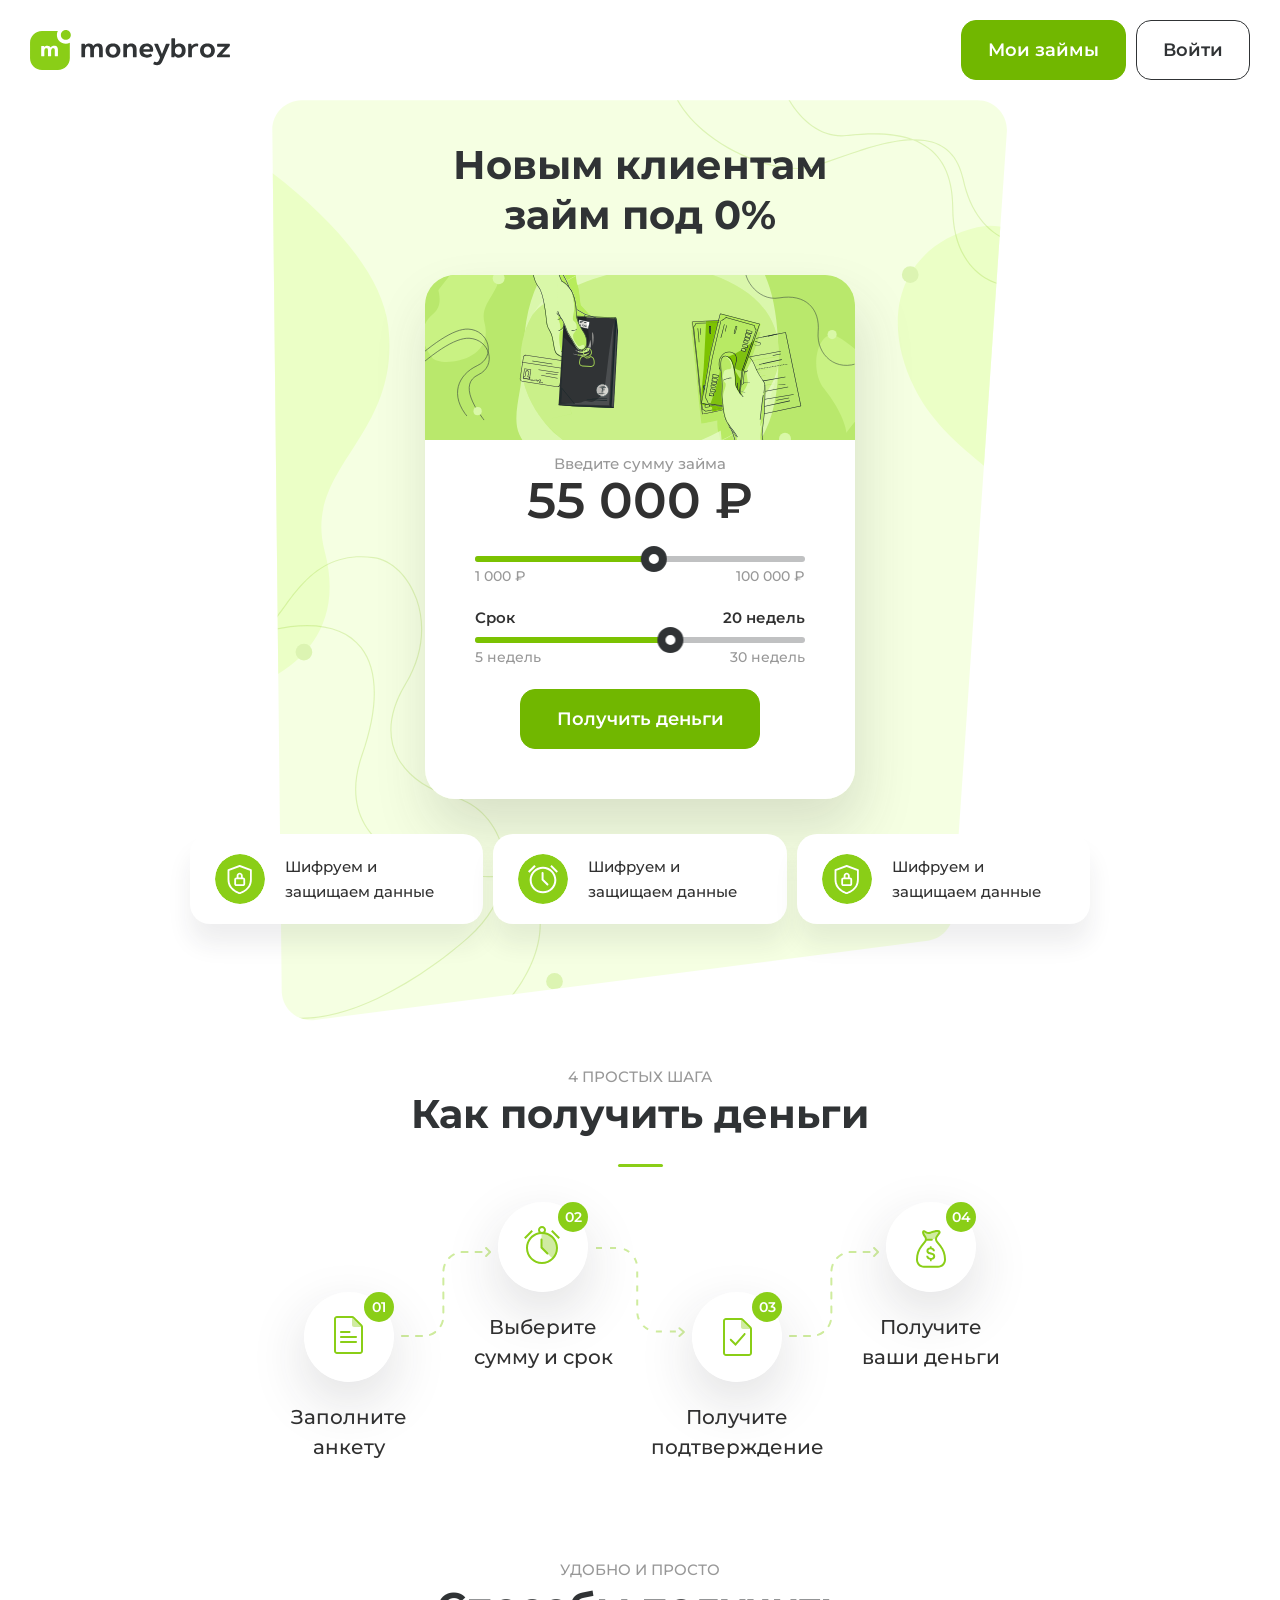
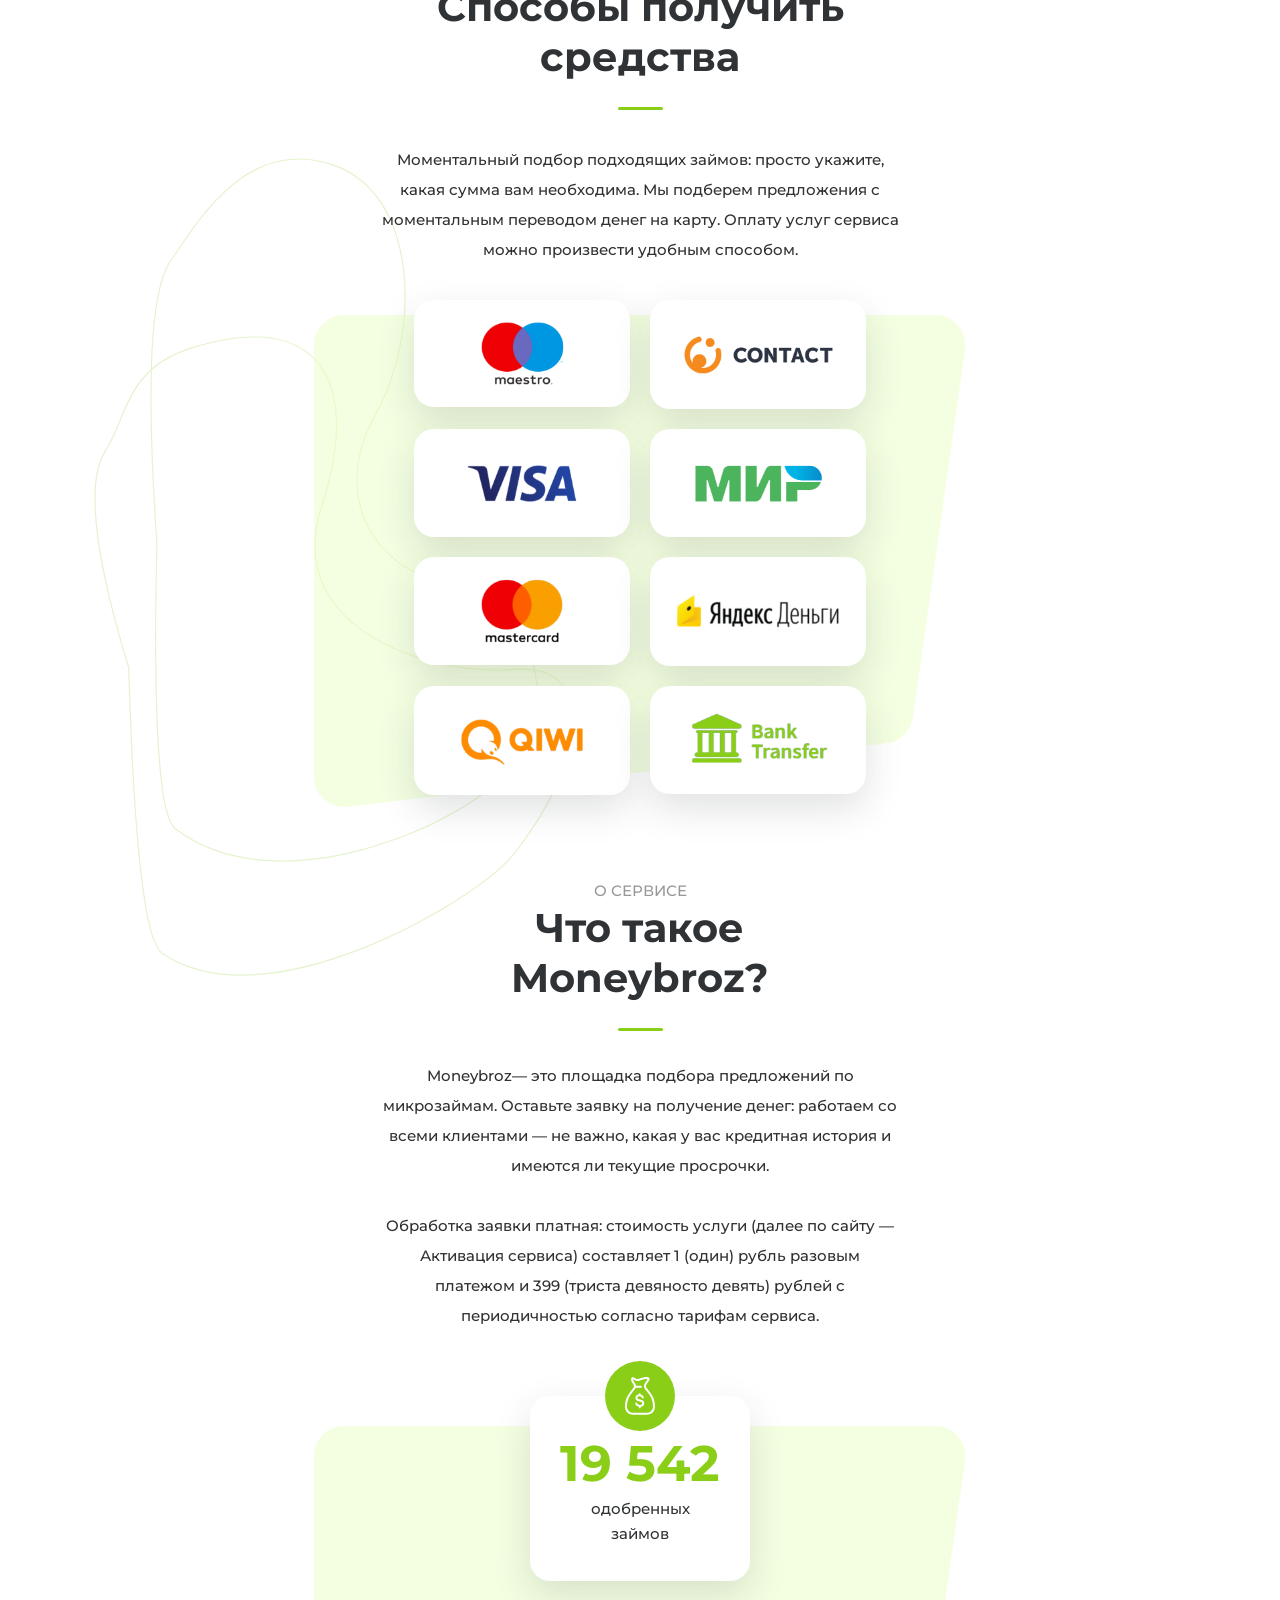
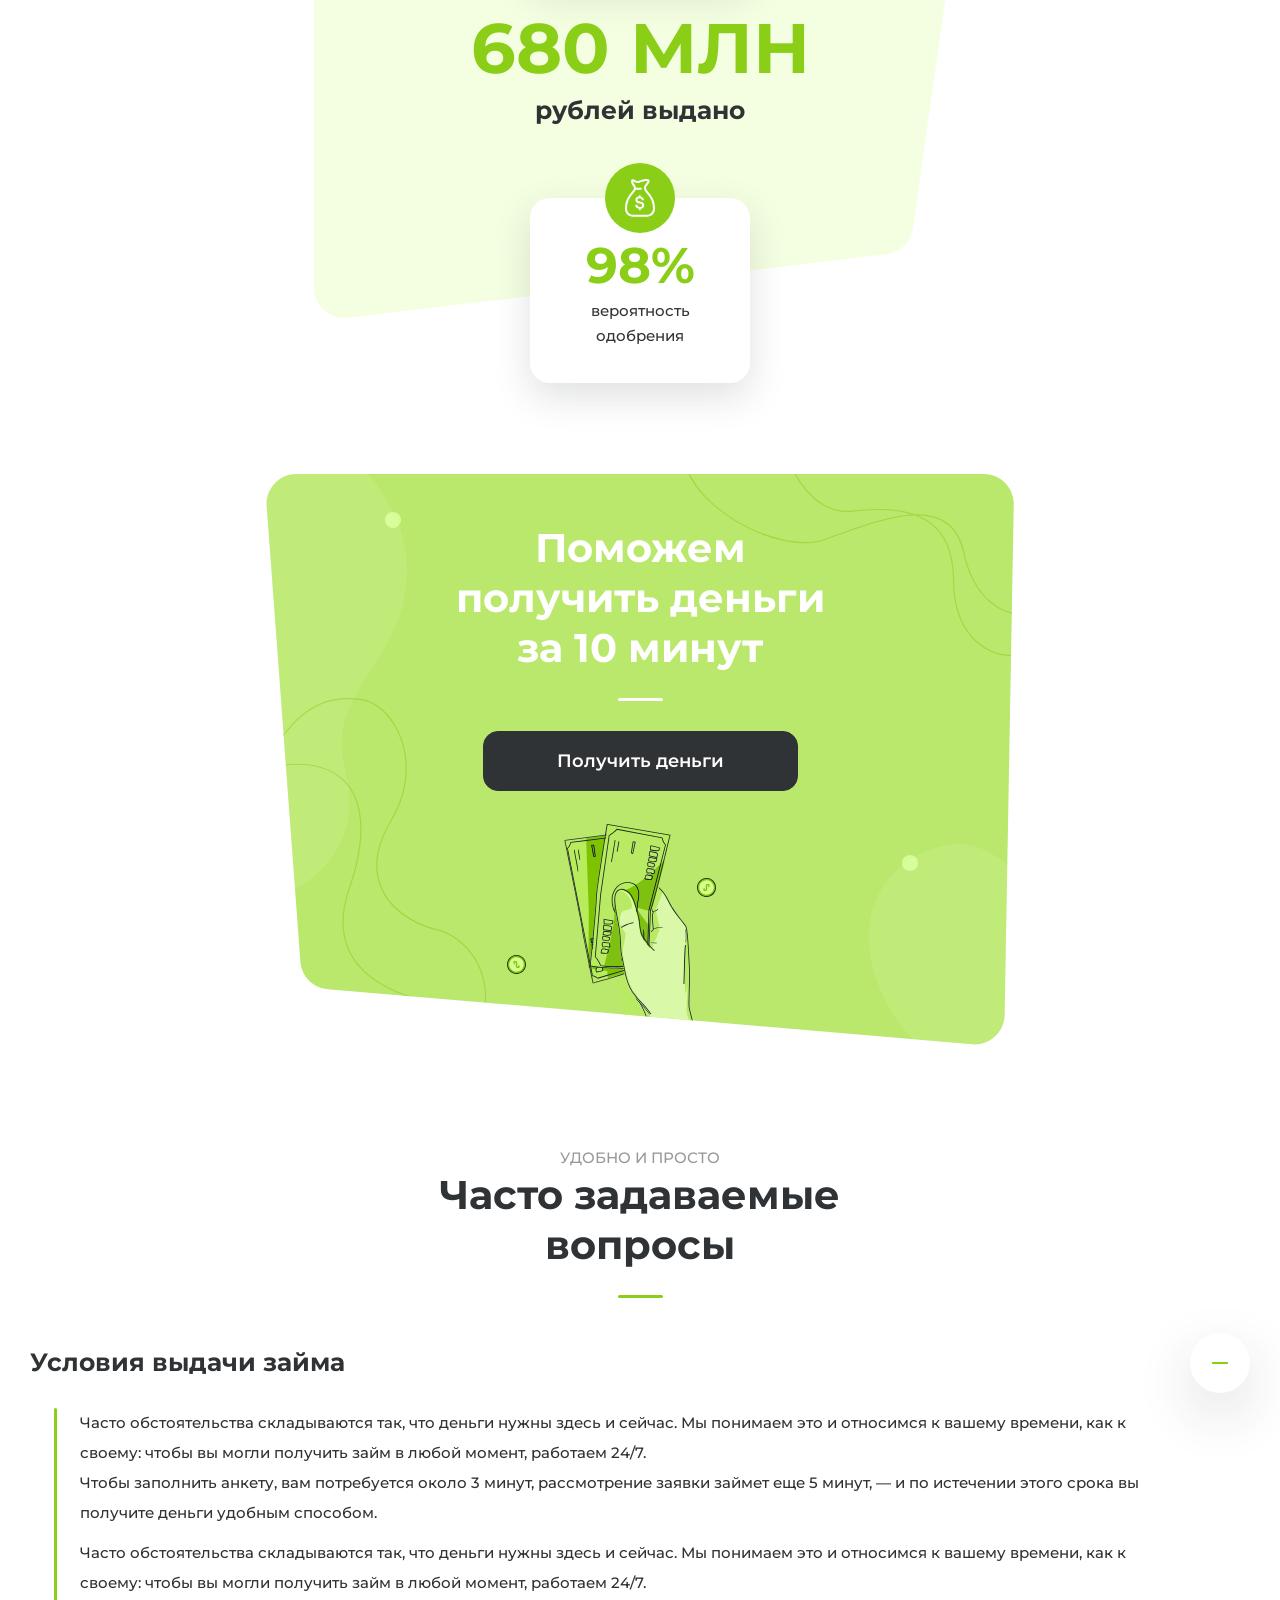
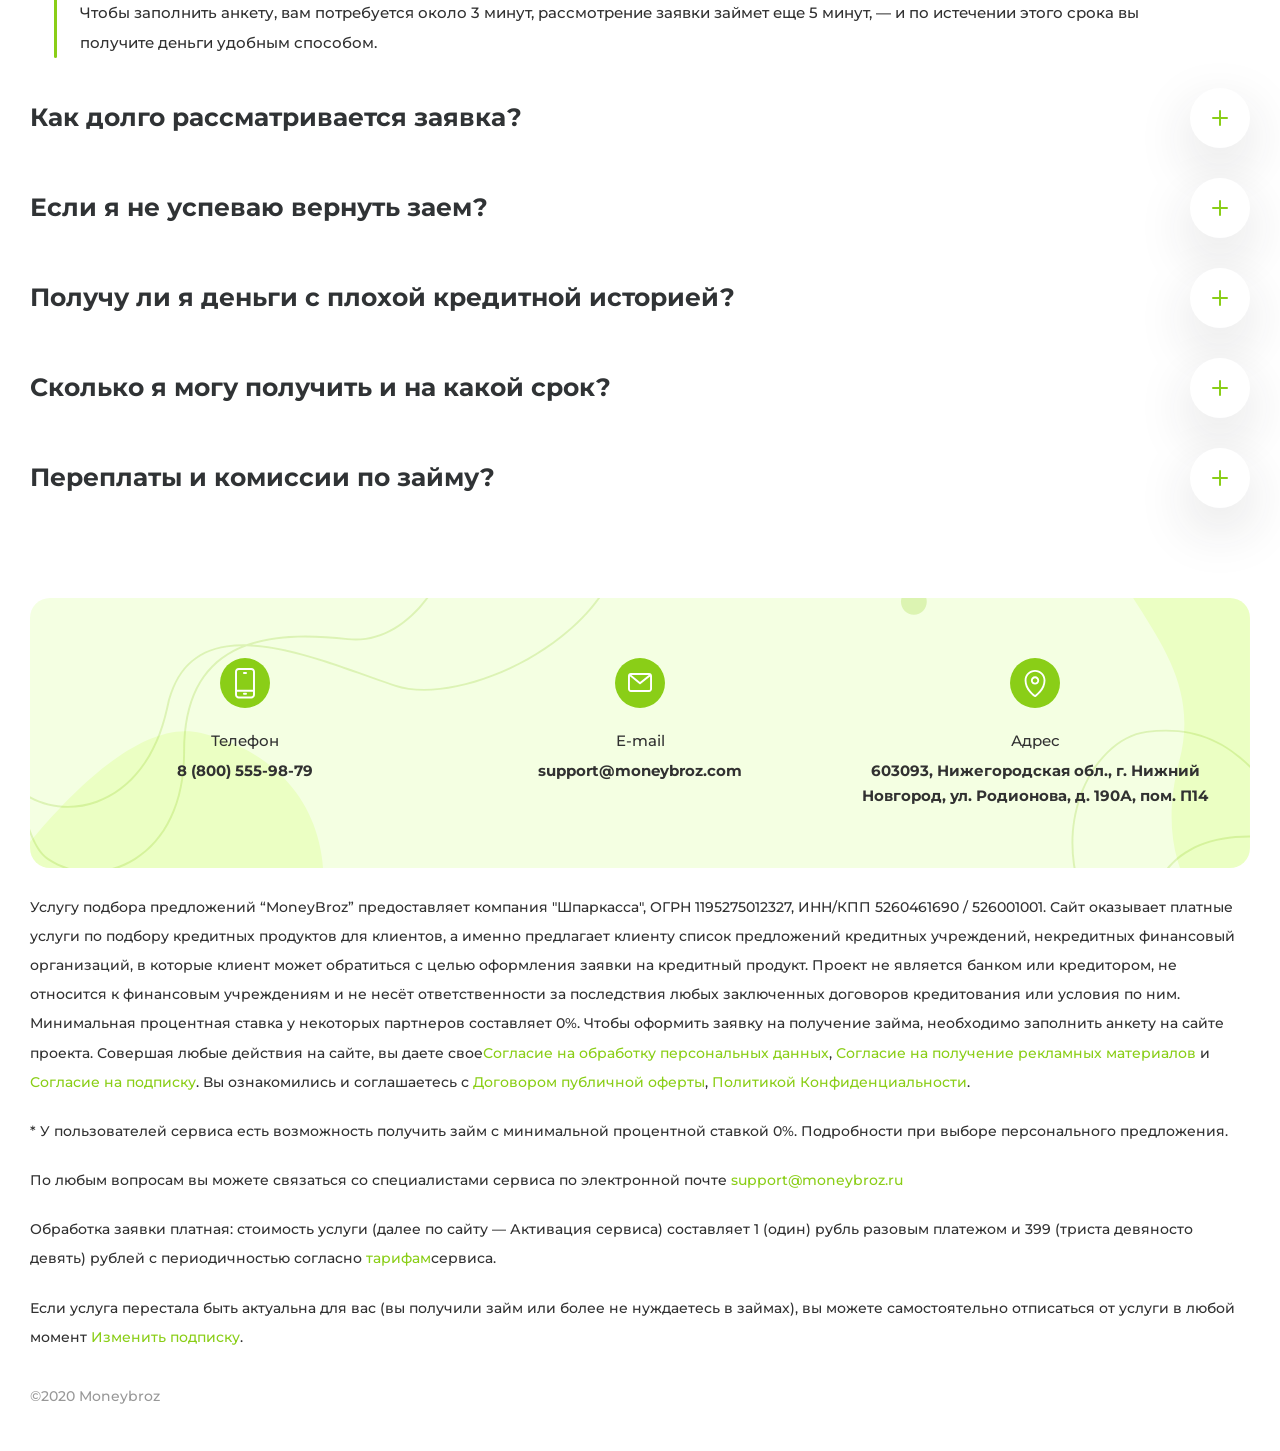
==== index.html @ 34e2784d "init" ====
<!doctype html>
<html lang="ru">
  <head>
    <meta charset="UTF-8">
    <meta name="viewport" content="width=device-width, initial-scale=1.0">
    <title>Главная</title>
    <meta property="description" content="description">
    <link rel="icon" href="/assets/images/favicon.svg">
    <script src="/assets/main.js" type="module"></script>
    <link rel="stylesheet" href="/assets/bundle.css">
  </head>
  <body>
    <div class="wrapper">
      <header class="header">
        <div class="header__content" data-header="true">
          <div class="header__container container">
            <a class="header__logo" href="/">
              <img src="/assets/images/logo/logo_01.svg" alt="Logo">
            </a>
            <nav class="header__navigation navigation" data-header-menu="true">
              <div class="navigation__container">
                <div class="navigation__scroll-content" data-custom-os="true">
                  <div class="navigation__body">
                    <div class="navigation__actions">
                      <button class="navigation__action button_transparent button" type="button">
                        <span>Войти</span>
                      </button>
                    </div>
                  </div>
                </div>
                <button class="button" type="button">
                  <span>Мои займы</span>
                </button>
              </div>
            </nav>
            <button class="header__menu-button" type="button" data-header-menu-button="true">
              <svg class="header__menu-icon">
                <use href="/assets/images/icons.svg#menu"></use>
              </svg>
              <svg class="header__close-icon">
                <use href="/assets/images/icons.svg#cross"></use>
              </svg>
            </button>
          </div>
        </div>
      </header>
      <main class="home">
        <section class="home__main home-main">
          <div class="home-main__content content-grid">
            <div class="home-main__title title title_no-accent">
              <h1>Новым клиентам
                <br> займ под 0%
              </h1>
            </div>
            <div class="home-main__range range-slider">
              <form class="range-slider__form">
                <img class="range-slider__form-decor" src="/assets/images/range-slider/decor_01.svg" alt="decor">
                <div class="range-slider__form-container">
                  <div class="range-slider__group">
                    <div class="range-slider__current-money">
                      <span>Введите сумму займа</span>
                      <strong data-range-slider-sum="true"></strong>
                    </div>
                    <div class="range-slider__target" data-range-slider="sum"></div>
                  </div>
                  <div class="range-slider__group">
                    <div class="range-slider__current-value">
                      <span>Срок</span>
                      <span data-range-slider-value-date="true">14 дней</span>
                    </div>
                    <div class="range-slider__target" data-range-slider="day"></div>
                  </div>
                  <button class="range-slider__button button" type="button">
                    <span>Получить деньги</span>
                  </button>
                </div>
              </form>
            </div>
            <div class="home-main__swiper">
              <div class="swiper" data-home-features-swiper="true">
                <div class="swiper-wrapper">
                  <div class="swiper-slide">
                    <div class="home-main__slide">
                      <img src="/assets/images/home-main/icon_01.svg" alt="icon">
                      <span>Шифруем и защищаем данные</span>
                    </div>
                  </div>
                  <div class="swiper-slide">
                    <div class="home-main__slide">
                      <img src="/assets/images/home-main/icon_02.svg" alt="icon">
                      <span>Шифруем и защищаем данные</span>
                    </div>
                  </div>
                  <div class="swiper-slide">
                    <div class="home-main__slide">
                      <img src="/assets/images/home-main/icon_01.svg" alt="icon">
                      <span>Шифруем и защищаем данные</span>
                    </div>
                  </div>
                </div>
                <div class="swiper-pagination"></div>
              </div>
            </div>
          </div>
        </section>
        <section class="home__steps home-steps">
          <div class="home-steps__content content-grid">
            <div class="home-steps__title title">
              <span>4 простых шага</span>
              <h1>Как получить деньги</h1>
            </div>
            <div class="home-steps__body">
              <div class="home-steps__step home-steps__step_01">
                <div class="home-steps__icon">
                  <span class="home-steps__value">01</span>
                  <img src="/assets/images/home-steps/step_01.svg" alt="Step 1">
                </div>
                <strong class="home-steps__label">Заполните
                  <br> анкету
                </strong>
              </div>
              <img class="home-steps__arrow home-steps__arrow_01" src="/assets/images/home-steps/arrow_01.svg" alt="arrow">
              <div class="home-steps__step home-steps__step_02">
                <div class="home-steps__icon">
                  <span class="home-steps__value">02</span>
                  <img src="/assets/images/home-steps/step_02.svg" alt="Step 2">
                </div>
                <strong class="home-steps__label">Выберите
                  <br>сумму и срок
                </strong>
              </div>
              <img class="home-steps__arrow home-steps__arrow_02" src="/assets/images/home-steps/arrow_02.svg" alt="arrow">
              <div class="home-steps__step home-steps__step_03">
                <div class="home-steps__icon">
                  <span class="home-steps__value">03</span>
                  <img src="/assets/images/home-steps/step_03.svg" alt="Step 3">
                </div>
                <strong class="home-steps__label">Получите
                  <br>подтверждение
                </strong>
              </div>
              <img class="home-steps__arrow home-steps__arrow_03" src="/assets/images/home-steps/arrow_01.svg" alt="arrow">
              <div class="home-steps__step home-steps__step_04">
                <div class="home-steps__icon">
                  <span class="home-steps__value">04</span>
                  <img src="/assets/images/home-steps/step_04.svg" alt="Step 4">
                </div>
                <strong class="home-steps__label">Получите
                  <br>ваши деньги
                </strong>
              </div>
            </div>
          </div>
        </section>
        <section class="home__paycards home-paycards">
          <div class="home-paycards__content content-grid">
            <div class="title">
              <span>Удобно и просто</span>
              <h1>Способы получить
                <br> средства
              </h1>
            </div>
            <p class="home__text">Моментальный подбор подходящих займов: просто укажите, какая сумма вам необходима. Мы подберем предложения с моментальным переводом денег на карту. Оплату услуг сервиса можно произвести удобным способом.</p>
            <div class="home-paycards__logos">
              <img class="home-paycards__logo" src="/assets/images/home-paycards/logo_01.png" alt="logo">
              <img class="home-paycards__logo" src="/assets/images/home-paycards/logo_02.png" alt="logo">
              <img class="home-paycards__logo" src="/assets/images/home-paycards/logo_03.png" alt="logo">
              <img class="home-paycards__logo" src="/assets/images/home-paycards/logo_04.png" alt="logo">
              <img class="home-paycards__logo" src="/assets/images/home-paycards/logo_05.png" alt="logo">
              <img class="home-paycards__logo" src="/assets/images/home-paycards/logo_06.png" alt="logo">
              <img class="home-paycards__logo" src="/assets/images/home-paycards/logo_07.png" alt="logo">
              <img class="home-paycards__logo" src="/assets/images/home-paycards/logo_08.png" alt="logo">
            </div>
          </div>
        </section>
        <section class="home__about home-about">
          <div class="home-about__content content-grid">
            <div class="title">
              <span>о сервисе</span>
              <h1>Что такое
                <br> Moneybroz?
              </h1>
            </div>
            <p class="home__text">Moneybroz— это площадка подбора предложений по микрозаймам. Оставьте заявку на получение денег: работаем со всеми клиентами — не важно, какая у вас кредитная история и имеются ли текущие просрочки.</p>
            <p class="home__text">Обработка заявки платная: стоимость услуги (далее по сайту — Активация сервиса) составляет 1 (один) рубль разовым платежом и 399 (триста девяносто девять) рублей с периодичностью согласно тарифам сервиса.</p>
            <div class="home-about__body">
              <div class="home-about__data">
                <div class="home-about__data-wrapper">
                  <img src="/assets/images/home-about/icon_01.svg" alt="icon">
                  <strong>19 542</strong>
                  <span>одобренных
                    <br> займов
                  </span>
                </div>
              </div>
              <div class="home-about__result">
                <strong>680 МЛН</strong>
                <span>рублей выдано</span>
              </div>
              <div class="home-about__data">
                <div class="home-about__data-wrapper">
                  <img src="/assets/images/home-about/icon_01.svg" alt="icon">
                  <strong>98%</strong>
                  <span>вероятность
                    <br>одобрения
                  </span>
                </div>
              </div>
            </div>
          </div>
        </section>
        <section class="home__actions content-grid">
          <div class="home__actions-wrapper">
            <div class="title title_light">
              <h1>Поможем
                <br> получить деньги
                <br> за 10 минут
              </h1>
            </div>
            <button class="home__actions-button button_dark button" type="button">
              <span>Получить деньги</span>
            </button>
          </div>
        </section>
        <section class="home__questions questions">
          <div class="questions__content content-grid">
            <div class="title">
              <span>удобно и просто</span>
              <h1>Часто задаваемые
                <br> вопросы
              </h1>
            </div>
            <div class="questions__list">
              <div class="questions__group">
                <button class="questions__button is-active" type="button" data-tab-toggle-default="true" data-tab="questions" data-tab-button="question_01">Условия выдачи займа<span></span>
                </button>
                <div class="questions__body is-active" data-tab-toggle-default="true" data-tab="questions" data-tab-body="question_01">
                  <div data-tab-body-wrapper="true">
                    <div class="questions__body-wrapper">
                      <div class="questions__text-group">
                        <p class="questions__text">Часто обстоятельства складываются так, что деньги нужны здесь и сейчас. Мы понимаем это и относимся к вашему времени, как к своему: чтобы вы могли получить займ в любой момент, работаем 24/7.
                          <br>Чтобы заполнить анкету, вам потребуется около 3 минут, рассмотрение заявки займет еще 5 минут, — и по истечении этого срока вы получите деньги удобным способом.
                        </p>
                        <p class="questions__text">Часто обстоятельства складываются так, что деньги нужны здесь и сейчас. Мы понимаем это и относимся к вашему времени, как к своему: чтобы вы могли получить займ в любой момент, работаем 24/7.
                          <br>Чтобы заполнить анкету, вам потребуется около 3 минут, рассмотрение заявки займет еще 5 минут, — и по истечении этого срока вы получите деньги удобным способом.
                        </p>
                      </div>
                    </div>
                  </div>
                </div>
              </div>
              <div class="questions__group">
                <button class="questions__button" type="button" data-tab-toggle-default="true" data-tab="questions" data-tab-button="question_02">Как долго рассматривается заявка?<span></span>
                </button>
                <div class="questions__body" data-tab-toggle-default="true" data-tab="questions" data-tab-body="question_02">
                  <div data-tab-body-wrapper="true">
                    <div class="questions__body-wrapper">
                      <div class="questions__text-group">
                        <p class="questions__text">Часто обстоятельства складываются так, что деньги нужны здесь и сейчас. Мы понимаем это и относимся к вашему времени, как к своему: чтобы вы могли получить займ в любой момент, работаем 24/7.
                          <br>Чтобы заполнить анкету, вам потребуется около 3 минут, рассмотрение заявки займет еще 5 минут, — и по истечении этого срока вы получите деньги удобным способом.
                        </p>
                        <p class="questions__text">Часто обстоятельства складываются так, что деньги нужны здесь и сейчас. Мы понимаем это и относимся к вашему времени, как к своему: чтобы вы могли получить займ в любой момент, работаем 24/7.
                          <br>Чтобы заполнить анкету, вам потребуется около 3 минут, рассмотрение заявки займет еще 5 минут, — и по истечении этого срока вы получите деньги удобным способом.
                        </p>
                      </div>
                    </div>
                  </div>
                </div>
              </div>
              <div class="questions__group">
                <button class="questions__button" type="button" data-tab-toggle-default="true" data-tab="questions" data-tab-button="question_03">Если я не успеваю вернуть заем?<span></span>
                </button>
                <div class="questions__body" data-tab-toggle-default="true" data-tab="questions" data-tab-body="question_03">
                  <div data-tab-body-wrapper="true">
                    <div class="questions__body-wrapper">
                      <div class="questions__text-group">
                        <p class="questions__text">Часто обстоятельства складываются так, что деньги нужны здесь и сейчас. Мы понимаем это и относимся к вашему времени, как к своему: чтобы вы могли получить займ в любой момент, работаем 24/7.
                          <br>Чтобы заполнить анкету, вам потребуется около 3 минут, рассмотрение заявки займет еще 5 минут, — и по истечении этого срока вы получите деньги удобным способом.
                        </p>
                        <p class="questions__text">Часто обстоятельства складываются так, что деньги нужны здесь и сейчас. Мы понимаем это и относимся к вашему времени, как к своему: чтобы вы могли получить займ в любой момент, работаем 24/7.
                          <br>Чтобы заполнить анкету, вам потребуется около 3 минут, рассмотрение заявки займет еще 5 минут, — и по истечении этого срока вы получите деньги удобным способом.
                        </p>
                      </div>
                    </div>
                  </div>
                </div>
              </div>
              <div class="questions__group">
                <button class="questions__button" type="button" data-tab-toggle-default="true" data-tab="questions" data-tab-button="question_04">Получу ли я деньги с плохой кредитной историей?<span></span>
                </button>
                <div class="questions__body" data-tab-toggle-default="true" data-tab="questions" data-tab-body="question_04">
                  <div data-tab-body-wrapper="true">
                    <div class="questions__body-wrapper">
                      <div class="questions__text-group">
                        <p class="questions__text">Часто обстоятельства складываются так, что деньги нужны здесь и сейчас. Мы понимаем это и относимся к вашему времени, как к своему: чтобы вы могли получить займ в любой момент, работаем 24/7.
                          <br>Чтобы заполнить анкету, вам потребуется около 3 минут, рассмотрение заявки займет еще 5 минут, — и по истечении этого срока вы получите деньги удобным способом.
                        </p>
                        <p class="questions__text">Часто обстоятельства складываются так, что деньги нужны здесь и сейчас. Мы понимаем это и относимся к вашему времени, как к своему: чтобы вы могли получить займ в любой момент, работаем 24/7.
                          <br>Чтобы заполнить анкету, вам потребуется около 3 минут, рассмотрение заявки займет еще 5 минут, — и по истечении этого срока вы получите деньги удобным способом.
                        </p>
                      </div>
                    </div>
                  </div>
                </div>
              </div>
              <div class="questions__group">
                <button class="questions__button" type="button" data-tab-toggle-default="true" data-tab="questions" data-tab-button="question_05">Сколько я могу получить и на какой срок?<span></span>
                </button>
                <div class="questions__body" data-tab-toggle-default="true" data-tab="questions" data-tab-body="question_05">
                  <div data-tab-body-wrapper="true">
                    <div class="questions__body-wrapper">
                      <div class="questions__text-group">
                        <p class="questions__text">Часто обстоятельства складываются так, что деньги нужны здесь и сейчас. Мы понимаем это и относимся к вашему времени, как к своему: чтобы вы могли получить займ в любой момент, работаем 24/7.
                          <br>Чтобы заполнить анкету, вам потребуется около 3 минут, рассмотрение заявки займет еще 5 минут, — и по истечении этого срока вы получите деньги удобным способом.
                        </p>
                        <p class="questions__text">Часто обстоятельства складываются так, что деньги нужны здесь и сейчас. Мы понимаем это и относимся к вашему времени, как к своему: чтобы вы могли получить займ в любой момент, работаем 24/7.
                          <br>Чтобы заполнить анкету, вам потребуется около 3 минут, рассмотрение заявки займет еще 5 минут, — и по истечении этого срока вы получите деньги удобным способом.
                        </p>
                      </div>
                    </div>
                  </div>
                </div>
              </div>
              <div class="questions__group">
                <button class="questions__button" type="button" data-tab-toggle-default="true" data-tab="questions" data-tab-button="question_06">Переплаты и комиссии по займу?<span></span>
                </button>
                <div class="questions__body" data-tab-toggle-default="true" data-tab="questions" data-tab-body="question_06">
                  <div data-tab-body-wrapper="true">
                    <div class="questions__body-wrapper">
                      <div class="questions__text-group">
                        <p class="questions__text">Часто обстоятельства складываются так, что деньги нужны здесь и сейчас. Мы понимаем это и относимся к вашему времени, как к своему: чтобы вы могли получить займ в любой момент, работаем 24/7.
                          <br>Чтобы заполнить анкету, вам потребуется около 3 минут, рассмотрение заявки займет еще 5 минут, — и по истечении этого срока вы получите деньги удобным способом.
                        </p>
                        <p class="questions__text">Часто обстоятельства складываются так, что деньги нужны здесь и сейчас. Мы понимаем это и относимся к вашему времени, как к своему: чтобы вы могли получить займ в любой момент, работаем 24/7.
                          <br>Чтобы заполнить анкету, вам потребуется около 3 минут, рассмотрение заявки займет еще 5 минут, — и по истечении этого срока вы получите деньги удобным способом.
                        </p>
                      </div>
                    </div>
                  </div>
                </div>
              </div>
            </div>
          </div>
        </section>
      </main>
      <div class="footer">
        <div class="footer__content content-grid">
          <div class="footer__contacts">
            <div class="footer__contact">
              <img src="/assets/images/footer/icon_01.svg" alt="icon">
              <div class="footer__contact-group">
                <span>Телефон</span>
                <a href="tel:8 (800) 555-98-79">8 (800) 555-98-79</a>
              </div>
            </div>
            <div class="footer__contact">
              <img src="/assets/images/footer/icon_02.svg" alt="icon">
              <div class="footer__contact-group">
                <span>E-mail</span>
                <a href="mailto:support@moneybroz.сom">support@moneybroz.сom</a>
              </div>
            </div>
            <div class="footer__contact">
              <img src="/assets/images/footer/icon_03.svg" alt="icon">
              <div class="footer__contact-group">
                <span>Адрес</span>
                <a href="/">603093, Нижегородская обл., г. Нижний Новгород, ул. Родионова, д. 190А, пом. П14</a>
              </div>
            </div>
          </div>
          <div class="footer__info">
            <p>Услугу подбора предложений “MoneyBroz” предоставляет компания &quot;Шпаркасса&quot;, ОГРН 1195275012327, ИНН/КПП 5260461690 / 526001001. Сайт оказывает платные услуги по подбору кредитных продуктов для клиентов, а именно предлагает клиенту список предложений кредитных учреждений, некредитных финансовый организаций, в которые клиент может обратиться с целью оформления заявки на кредитный продукт. Проект не является банком или кредитором, не относится к финансовым учреждениям и не несёт ответственности за последствия любых заключенных договоров кредитования или условия по ним. Минимальная процентная ставка у некоторых партнеров составляет 0%. Чтобы оформить заявку на получение займа, необходимо заполнить анкету на сайте проекта. Совершая любые действия на сайте, вы даете свое<a href="/">Согласие на обработку персональных данных</a>,<!-- -->
              <a href="/">Согласие на получение рекламных материалов</a> и<!-- -->
              <a href="/">Согласие на подписку</a>. Вы ознакомились и соглашаетесь с <a href="/">Договором публичной оферты</a>,<!-- -->
              <a href="/">Политикой Конфиденциальности</a>.
            </p>
            <p>* У пользователей сервиса есть возможность получить займ с минимальной процентной ставкой 0%. Подробности при выборе персонального предложения.</p>
            <p>По любым вопросам вы можете связаться со специалистами сервиса по электронной почте <a href="/">support@moneybroz.ru</a>
            </p>
            <p>Обработка заявки платная: стоимость услуги (далее по сайту — Активация сервиса) составляет 1 (один) рубль разовым платежом и 399 (триста девяносто девять) рублей с периодичностью согласно<!-- -->
              <a href="/">тарифам</a>сервиса.
            </p>
            <p>Если услуга перестала быть актуальна для вас (вы получили займ или более не нуждаетесь в займах), вы можете самостоятельно отписаться от услуги в любой момент <a href="/">Изменить подписку</a>.</p>
          </div>
          <div class="footer__copyright">
            <span>©2020 Moneybroz</span>
          </div>
        </div>
      </div>
    </div>
  </body>
</html>
---- assets/bundle.css ----
@charset "UTF-8";:root{--swiper-theme-color: #007aff}:host{position:relative;display:block;margin-left:auto;margin-right:auto;z-index:1}.swiper{margin-left:auto;margin-right:auto;position:relative;overflow:hidden;list-style:none;padding:0;z-index:1;display:block}.swiper-vertical>.swiper-wrapper{flex-direction:column}.swiper-wrapper{position:relative;width:100%;height:100%;z-index:1;display:flex;transition-property:transform;transition-timing-function:ease;transition-timing-function:initial;transition-timing-function:var(--swiper-wrapper-transition-timing-function, initial);box-sizing:content-box}.swiper-android .swiper-slide,.swiper-ios .swiper-slide,.swiper-wrapper{transform:translateZ(0)}.swiper-horizontal{touch-action:pan-y}.swiper-vertical{touch-action:pan-x}.swiper-slide{flex-shrink:0;width:100%;height:100%;position:relative;transition-property:transform;display:block}.swiper-slide-invisible-blank{visibility:hidden}.swiper-autoheight,.swiper-autoheight .swiper-slide{height:auto}.swiper-autoheight .swiper-wrapper{align-items:flex-start;transition-property:transform,height}.swiper-backface-hidden .swiper-slide{transform:translateZ(0);backface-visibility:hidden}.swiper-3d.swiper-css-mode .swiper-wrapper{perspective:1200px}.swiper-3d .swiper-wrapper{transform-style:preserve-3d}.swiper-3d{perspective:1200px}.swiper-3d .swiper-slide,.swiper-3d .swiper-cube-shadow{transform-style:preserve-3d}.swiper-css-mode>.swiper-wrapper{overflow:auto;scrollbar-width:none;-ms-overflow-style:none}.swiper-css-mode>.swiper-wrapper::-webkit-scrollbar{display:none}.swiper-css-mode>.swiper-wrapper>.swiper-slide{scroll-snap-align:start start}.swiper-css-mode.swiper-horizontal>.swiper-wrapper{scroll-snap-type:x mandatory}.swiper-css-mode.swiper-horizontal>.swiper-wrapper>.swiper-slide:first-child{margin-left:var(--swiper-slides-offset-before);scroll-margin-inline-start:var(--swiper-slides-offset-before)}.swiper-css-mode.swiper-horizontal>.swiper-wrapper>.swiper-slide:last-child{margin-right:var(--swiper-slides-offset-after)}.swiper-css-mode.swiper-vertical>.swiper-wrapper{scroll-snap-type:y mandatory}.swiper-css-mode.swiper-vertical>.swiper-wrapper>.swiper-slide:first-child{margin-top:var(--swiper-slides-offset-before);scroll-margin-block-start:var(--swiper-slides-offset-before)}.swiper-css-mode.swiper-vertical>.swiper-wrapper>.swiper-slide:last-child{margin-bottom:var(--swiper-slides-offset-after)}.swiper-css-mode.swiper-free-mode>.swiper-wrapper{scroll-snap-type:none}.swiper-css-mode.swiper-free-mode>.swiper-wrapper>.swiper-slide{scroll-snap-align:none}.swiper-css-mode.swiper-centered>.swiper-wrapper:before{content:"";flex-shrink:0;order:9999}.swiper-css-mode.swiper-centered>.swiper-wrapper>.swiper-slide{scroll-snap-align:center center;scroll-snap-stop:always}.swiper-css-mode.swiper-centered.swiper-horizontal>.swiper-wrapper>.swiper-slide:first-child{margin-left:var(--swiper-centered-offset-before)}.swiper-css-mode.swiper-centered.swiper-horizontal>.swiper-wrapper:before{height:100%;min-height:1px;width:var(--swiper-centered-offset-after)}.swiper-css-mode.swiper-centered.swiper-vertical>.swiper-wrapper>.swiper-slide:first-child{margin-top:var(--swiper-centered-offset-before)}.swiper-css-mode.swiper-centered.swiper-vertical>.swiper-wrapper:before{width:100%;min-width:1px;height:var(--swiper-centered-offset-after)}.swiper-3d .swiper-slide-shadow,.swiper-3d .swiper-slide-shadow-left,.swiper-3d .swiper-slide-shadow-right,.swiper-3d .swiper-slide-shadow-top,.swiper-3d .swiper-slide-shadow-bottom{position:absolute;left:0;top:0;width:100%;height:100%;pointer-events:none;z-index:10}.swiper-3d .swiper-slide-shadow{background:rgba(0,0,0,.15)}.swiper-3d .swiper-slide-shadow-left{background-image:linear-gradient(to left,rgba(0,0,0,.5),rgba(0,0,0,0))}.swiper-3d .swiper-slide-shadow-right{background-image:linear-gradient(to right,rgba(0,0,0,.5),rgba(0,0,0,0))}.swiper-3d .swiper-slide-shadow-top{background-image:linear-gradient(to top,rgba(0,0,0,.5),rgba(0,0,0,0))}.swiper-3d .swiper-slide-shadow-bottom{background-image:linear-gradient(to bottom,rgba(0,0,0,.5),rgba(0,0,0,0))}.swiper-lazy-preloader{width:42px;height:42px;position:absolute;left:50%;top:50%;margin-left:-21px;margin-top:-21px;z-index:10;transform-origin:50%;box-sizing:border-box;border:4px solid #007aff;border:4px solid var(--swiper-preloader-color, var(--swiper-theme-color));border-radius:50%;border-top-color:transparent}.swiper:not(.swiper-watch-progress) .swiper-lazy-preloader,.swiper-watch-progress .swiper-slide-visible .swiper-lazy-preloader{animation:swiper-preloader-spin 1s infinite linear}.swiper-lazy-preloader-white{--swiper-preloader-color: #fff}.swiper-lazy-preloader-black{--swiper-preloader-color: #000}@keyframes swiper-preloader-spin{0%{transform:rotate(0)}to{transform:rotate(360deg)}}.swiper-pagination{position:absolute;text-align:center;transition:.3s opacity;transform:translateZ(0);z-index:10}.swiper-pagination.swiper-pagination-hidden{opacity:0}.swiper-pagination-disabled>.swiper-pagination,.swiper-pagination.swiper-pagination-disabled{display:none!important}.swiper-pagination-fraction,.swiper-pagination-custom,.swiper-horizontal>.swiper-pagination-bullets,.swiper-pagination-bullets.swiper-pagination-horizontal{bottom:8px;bottom:var(--swiper-pagination-bottom, 8px);top:auto;top:var(--swiper-pagination-top, auto);left:0;width:100%}.swiper-pagination-bullets-dynamic{overflow:hidden;font-size:0}.swiper-pagination-bullets-dynamic .swiper-pagination-bullet{transform:scale(.33);position:relative}.swiper-pagination-bullets-dynamic .swiper-pagination-bullet-active,.swiper-pagination-bullets-dynamic .swiper-pagination-bullet-active-main{transform:scale(1)}.swiper-pagination-bullets-dynamic .swiper-pagination-bullet-active-prev{transform:scale(.66)}.swiper-pagination-bullets-dynamic .swiper-pagination-bullet-active-prev-prev{transform:scale(.33)}.swiper-pagination-bullets-dynamic .swiper-pagination-bullet-active-next{transform:scale(.66)}.swiper-pagination-bullets-dynamic .swiper-pagination-bullet-active-next-next{transform:scale(.33)}.swiper-pagination-bullet{width:8px;width:var(--swiper-pagination-bullet-width, var(--swiper-pagination-bullet-size, 8px));height:8px;height:var(--swiper-pagination-bullet-height, var(--swiper-pagination-bullet-size, 8px));display:inline-block;border-radius:50%;border-radius:var(--swiper-pagination-bullet-border-radius, 50%);background:#000;background:var(--swiper-pagination-bullet-inactive-color, #000);opacity:.2;opacity:var(--swiper-pagination-bullet-inactive-opacity, .2)}button.swiper-pagination-bullet{border:none;margin:0;padding:0;box-shadow:none;-webkit-appearance:none;-moz-appearance:none;appearance:none}.swiper-pagination-clickable .swiper-pagination-bullet{cursor:pointer}.swiper-pagination-bullet:only-child{display:none!important}.swiper-pagination-bullet-active{opacity:1;opacity:var(--swiper-pagination-bullet-opacity, 1);background:var(--swiper-pagination-color, var(--swiper-theme-color))}.swiper-vertical>.swiper-pagination-bullets,.swiper-pagination-vertical.swiper-pagination-bullets{right:8px;right:var(--swiper-pagination-right, 8px);left:auto;left:var(--swiper-pagination-left, auto);top:50%;transform:translate3d(0,-50%,0)}.swiper-vertical>.swiper-pagination-bullets .swiper-pagination-bullet,.swiper-pagination-vertical.swiper-pagination-bullets .swiper-pagination-bullet{margin:6px 0;margin:var(--swiper-pagination-bullet-vertical-gap, 6px) 0;display:block}.swiper-vertical>.swiper-pagination-bullets.swiper-pagination-bullets-dynamic,.swiper-pagination-bullets-dynamic.swiper-pagination-vertical.swiper-pagination-bullets{top:50%;transform:translateY(-50%);width:8px}.swiper-vertical>.swiper-pagination-bullets.swiper-pagination-bullets-dynamic .swiper-pagination-bullet,.swiper-pagination-bullets-dynamic.swiper-pagination-vertical.swiper-pagination-bullets .swiper-pagination-bullet{display:inline-block;transition:.2s transform,.2s top}.swiper-horizontal>.swiper-pagination-bullets .swiper-pagination-bullet,.swiper-pagination-horizontal.swiper-pagination-bullets .swiper-pagination-bullet{margin:0 4px;margin:0 var(--swiper-pagination-bullet-horizontal-gap, 4px)}.swiper-horizontal>.swiper-pagination-bullets.swiper-pagination-bullets-dynamic,.swiper-pagination-bullets-dynamic.swiper-pagination-horizontal.swiper-pagination-bullets{left:50%;transform:translate(-50%);white-space:nowrap}.swiper-horizontal>.swiper-pagination-bullets.swiper-pagination-bullets-dynamic .swiper-pagination-bullet,.swiper-pagination-bullets-dynamic.swiper-pagination-horizontal.swiper-pagination-bullets .swiper-pagination-bullet{transition:.2s transform,.2s left}.swiper-horizontal.swiper-rtl>.swiper-pagination-bullets-dynamic .swiper-pagination-bullet{transition:.2s transform,.2s right}.swiper-pagination-fraction{color:inherit;color:var(--swiper-pagination-fraction-color, inherit)}.swiper-pagination-progressbar{background:rgba(0,0,0,.25);background:var(--swiper-pagination-progressbar-bg-color, rgba(0, 0, 0, .25));position:absolute}.swiper-pagination-progressbar .swiper-pagination-progressbar-fill{background:var(--swiper-pagination-color, var(--swiper-theme-color));position:absolute;left:0;top:0;width:100%;height:100%;transform:scale(0);transform-origin:left top}.swiper-rtl .swiper-pagination-progressbar .swiper-pagination-progressbar-fill{transform-origin:right top}.swiper-horizontal>.swiper-pagination-progressbar,.swiper-pagination-progressbar.swiper-pagination-horizontal,.swiper-vertical>.swiper-pagination-progressbar.swiper-pagination-progressbar-opposite,.swiper-pagination-progressbar.swiper-pagination-vertical.swiper-pagination-progressbar-opposite{width:100%;height:4px;height:var(--swiper-pagination-progressbar-size, 4px);left:0;top:0}.swiper-vertical>.swiper-pagination-progressbar,.swiper-pagination-progressbar.swiper-pagination-vertical,.swiper-horizontal>.swiper-pagination-progressbar.swiper-pagination-progressbar-opposite,.swiper-pagination-progressbar.swiper-pagination-horizontal.swiper-pagination-progressbar-opposite{width:4px;width:var(--swiper-pagination-progressbar-size, 4px);height:100%;left:0;top:0}.swiper-pagination-lock{display:none}.noUi-target,.noUi-target *{-webkit-touch-callout:none;-webkit-tap-highlight-color:rgba(0,0,0,0);-webkit-user-select:none;touch-action:none;-moz-user-select:none;user-select:none;box-sizing:border-box}.noUi-target{position:relative}.noUi-base,.noUi-connects{width:100%;height:100%;position:relative;z-index:1}.noUi-connects{overflow:hidden;z-index:0}.noUi-connect,.noUi-origin{will-change:transform;position:absolute;z-index:1;top:0;right:0;height:100%;width:100%;-ms-transform-origin:0 0;-webkit-transform-origin:0 0;-webkit-transform-style:preserve-3d;transform-origin:0 0;transform-style:flat}.noUi-txt-dir-rtl.noUi-horizontal .noUi-origin{left:0;right:auto}.noUi-vertical .noUi-origin{top:-100%;width:0}.noUi-horizontal .noUi-origin{height:0}.noUi-handle{backface-visibility:hidden;position:absolute}.noUi-touch-area{height:100%;width:100%}.noUi-state-tap .noUi-connect,.noUi-state-tap .noUi-origin{transition:transform .3s}.noUi-state-drag *{cursor:inherit!important}.noUi-horizontal{height:18px}.noUi-horizontal .noUi-handle{width:34px;height:28px;right:-17px;top:-6px}.noUi-vertical{width:18px}.noUi-vertical .noUi-handle{width:28px;height:34px;right:-6px;bottom:-17px}.noUi-txt-dir-rtl.noUi-horizontal .noUi-handle{left:-17px;right:auto}.noUi-target{background:#FAFAFA;border-radius:4px;border:1px solid #D3D3D3;box-shadow:inset 0 1px 1px #f0f0f0,0 3px 6px -5px #bbb}.noUi-connects{border-radius:3px}.noUi-connect{background:#3FB8AF}.noUi-draggable{cursor:ew-resize}.noUi-vertical .noUi-draggable{cursor:ns-resize}.noUi-handle{border:1px solid #D9D9D9;border-radius:3px;background:#FFF;cursor:default;box-shadow:inset 0 0 1px #fff,inset 0 1px 7px #ebebeb,0 3px 6px -3px #bbb}.noUi-active{box-shadow:inset 0 0 1px #fff,inset 0 1px 7px #ddd,0 3px 6px -3px #bbb}.noUi-handle:before,.noUi-handle:after{content:"";display:block;position:absolute;height:14px;width:1px;background:#E8E7E6;left:14px;top:6px}.noUi-handle:after{left:17px}.noUi-vertical .noUi-handle:before,.noUi-vertical .noUi-handle:after{width:14px;height:1px;left:6px;top:14px}.noUi-vertical .noUi-handle:after{top:17px}[disabled] .noUi-connect{background:#B8B8B8}[disabled].noUi-target,[disabled].noUi-handle,[disabled] .noUi-handle{cursor:not-allowed}.noUi-pips,.noUi-pips *{box-sizing:border-box}.noUi-pips{position:absolute;color:#999}.noUi-value{position:absolute;white-space:nowrap;text-align:center}.noUi-value-sub{color:#ccc;font-size:10px}.noUi-marker{position:absolute;background:#CCC}.noUi-marker-sub,.noUi-marker-large{background:#AAA}.noUi-pips-horizontal{padding:10px 0;height:80px;top:100%;left:0;width:100%}.noUi-value-horizontal{transform:translate(-50%,50%)}.noUi-rtl .noUi-value-horizontal{transform:translate(50%,50%)}.noUi-marker-horizontal.noUi-marker{margin-left:-1px;width:2px;height:5px}.noUi-marker-horizontal.noUi-marker-sub{height:10px}.noUi-marker-horizontal.noUi-marker-large{height:15px}.noUi-pips-vertical{padding:0 10px;height:100%;top:0;left:100%}.noUi-value-vertical{transform:translateY(-50%);padding-left:25px}.noUi-rtl .noUi-value-vertical{transform:translateY(50%)}.noUi-marker-vertical.noUi-marker{width:5px;height:2px;margin-top:-1px}.noUi-marker-vertical.noUi-marker-sub{width:10px}.noUi-marker-vertical.noUi-marker-large{width:15px}.noUi-tooltip{display:block;position:absolute;border:1px solid #D9D9D9;border-radius:3px;background:#fff;color:#000;padding:5px;text-align:center;white-space:nowrap}.noUi-horizontal .noUi-tooltip{transform:translate(-50%);left:50%;bottom:120%}.noUi-vertical .noUi-tooltip{transform:translateY(-50%);top:50%;right:120%}.noUi-horizontal .noUi-origin>.noUi-tooltip{transform:translate(50%);left:auto;bottom:10px}.noUi-vertical .noUi-origin>.noUi-tooltip{transform:translateY(-18px);top:auto;right:28px}/*! 
 * OverlayScrollbars
 * Version: 2.14.0
 * 
 * Copyright (c) Rene Haas | KingSora.
 * https://github.com/KingSora
 * 
 * Released under the MIT license.
 */.os-size-observer,.os-size-observer-listener{scroll-behavior:auto!important;direction:inherit;pointer-events:none;overflow:hidden;visibility:hidden;box-sizing:border-box}.os-size-observer,.os-size-observer-listener,.os-size-observer-listener-item,.os-size-observer-listener-item-final{writing-mode:horizontal-tb;position:absolute;left:0;top:0}.os-size-observer{z-index:-1;contain:strict;display:flex;flex-direction:row;flex-wrap:nowrap;padding:inherit;border:inherit;box-sizing:inherit;margin:-133px;top:0;right:0;bottom:0;left:0;transform:scale(.1)}.os-size-observer:before{content:"";flex:none;box-sizing:inherit;padding:10px;width:10px;height:10px}.os-size-observer-appear{animation:os-size-observer-appear-animation 1ms forwards}.os-size-observer-listener{box-sizing:border-box;position:relative;flex:auto;padding:inherit;border:inherit;margin:-133px;transform:scale(10)}.os-size-observer-listener.ltr{margin-right:-266px;margin-left:0}.os-size-observer-listener.rtl{margin-left:-266px;margin-right:0}.os-size-observer-listener:empty:before{content:"";width:100%;height:100%}.os-size-observer-listener:empty:before,.os-size-observer-listener>.os-size-observer-listener-item{display:block;position:relative;padding:inherit;border:inherit;box-sizing:content-box;flex:auto}.os-size-observer-listener-scroll{box-sizing:border-box;display:flex}.os-size-observer-listener-item{right:0;bottom:0;overflow:hidden;direction:ltr;flex:none}.os-size-observer-listener-item-final{transition:none}@keyframes os-size-observer-appear-animation{0%{cursor:auto}to{cursor:none}}.os-trinsic-observer{flex:none;box-sizing:border-box;position:relative;max-width:0px;max-height:1px;padding:0;margin:0;border:none;overflow:hidden;z-index:-1;height:0;top:calc(100% + 1px);contain:strict}.os-trinsic-observer:not(:empty){height:calc(100% + 1px);top:-1px}.os-trinsic-observer:not(:empty)>.os-size-observer{width:1000%;height:1000%;min-height:1px;min-width:1px}[data-overlayscrollbars-initialize]:not([data-overlayscrollbars-viewport]),[data-overlayscrollbars-viewport~=scrollbarHidden],html[data-overlayscrollbars-viewport~=scrollbarHidden]>body{scrollbar-width:none!important}[data-overlayscrollbars-initialize]:not([data-overlayscrollbars-viewport])::-webkit-scrollbar,[data-overlayscrollbars-initialize]:not([data-overlayscrollbars-viewport])::-webkit-scrollbar-corner,[data-overlayscrollbars-viewport~=scrollbarHidden]::-webkit-scrollbar,[data-overlayscrollbars-viewport~=scrollbarHidden]::-webkit-scrollbar-corner,html[data-overlayscrollbars-viewport~=scrollbarHidden]>body::-webkit-scrollbar,html[data-overlayscrollbars-viewport~=scrollbarHidden]>body::-webkit-scrollbar-corner{-webkit-appearance:none!important;-moz-appearance:none!important;appearance:none!important;display:none!important;width:0!important;height:0!important}[data-overlayscrollbars-initialize]:not([data-overlayscrollbars]):not(html):not(body){overflow:auto}html[data-overlayscrollbars-body]{overflow:hidden}html[data-overlayscrollbars-body],html[data-overlayscrollbars-body]>body{width:100%;height:100%;margin:0}html[data-overlayscrollbars-body]>body{overflow:visible;margin:0}[data-overlayscrollbars]{position:relative}[data-overlayscrollbars~=host],[data-overlayscrollbars-padding]{display:flex;align-items:stretch!important;flex-direction:row!important;flex-wrap:nowrap!important;scroll-behavior:auto!important}[data-overlayscrollbars-padding],[data-overlayscrollbars-viewport]:not([data-overlayscrollbars]){box-sizing:inherit;position:relative;flex:auto;height:auto;width:100%;min-width:0;padding:0;margin:0;border:none;z-index:0}[data-overlayscrollbars-viewport]:not([data-overlayscrollbars]){--os-vaw: 0;--os-vah: 0;outline:none}[data-overlayscrollbars-viewport]:not([data-overlayscrollbars]):focus{outline:none}[data-overlayscrollbars-viewport][data-overlayscrollbars-viewport~=arrange]:before{content:"";position:absolute;pointer-events:none;z-index:-1;min-width:1px;min-height:1px;width:var(--os-vaw);height:var(--os-vah)}[data-overlayscrollbars~=host],[data-overlayscrollbars-padding]{overflow:hidden!important}[data-overlayscrollbars~=host][data-overlayscrollbars~=noClipping],[data-overlayscrollbars-padding~=noClipping]{overflow:visible!important}[data-overlayscrollbars-viewport]{--os-viewport-overflow-x: hidden;--os-viewport-overflow-y: hidden;overflow-x:hidden;overflow-x:var(--os-viewport-overflow-x);overflow-y:hidden;overflow-y:var(--os-viewport-overflow-y)}[data-overlayscrollbars-viewport~=overflowXVisible]{--os-viewport-overflow-x: visible}[data-overlayscrollbars-viewport~=overflowXHidden]{--os-viewport-overflow-x: hidden}[data-overlayscrollbars-viewport~=overflowXScroll]{--os-viewport-overflow-x: scroll}[data-overlayscrollbars-viewport~=overflowYVisible]{--os-viewport-overflow-y: visible}[data-overlayscrollbars-viewport~=overflowYHidden]{--os-viewport-overflow-y: hidden}[data-overlayscrollbars-viewport~=overflowYScroll]{--os-viewport-overflow-y: scroll}[data-overlayscrollbars-viewport~=overflowImportant]{overflow-x:var(--os-viewport-overflow-x)!important;overflow-y:var(--os-viewport-overflow-y)!important}[data-overlayscrollbars-viewport~=noContent]:not(#osFakeId){font-size:0!important;line-height:0!important}[data-overlayscrollbars-viewport~=noContent]:not(#osFakeId):before,[data-overlayscrollbars-viewport~=noContent]:not(#osFakeId):after,[data-overlayscrollbars-viewport~=noContent]:not(#osFakeId)>*:not(#osFakeId){display:none!important;position:absolute!important;width:1px!important;height:1px!important;padding:0!important;margin:-1px!important;overflow:hidden!important;clip:rect(0,0,0,0)!important;white-space:nowrap!important;border-width:0!important}[data-overlayscrollbars-viewport~=measuring],[data-overlayscrollbars-viewport~=scrolling]{scroll-behavior:auto!important;scroll-snap-type:none!important}[data-overlayscrollbars-viewport~=measuring][data-overlayscrollbars-viewport~=overflowXVisible]{overflow-x:hidden!important}[data-overlayscrollbars-viewport~=measuring][data-overlayscrollbars-viewport~=overflowYVisible]{overflow-y:hidden!important}[data-overlayscrollbars-content]{box-sizing:inherit}[data-overlayscrollbars-contents]:not(#osFakeId):not([data-overlayscrollbars-padding]):not([data-overlayscrollbars-viewport]):not([data-overlayscrollbars-content]){display:contents}[data-overlayscrollbars-grid],[data-overlayscrollbars-grid] [data-overlayscrollbars-padding]{display:grid;grid-template:1fr/1fr}[data-overlayscrollbars-grid]>[data-overlayscrollbars-padding],[data-overlayscrollbars-grid]>[data-overlayscrollbars-viewport],[data-overlayscrollbars-grid]>[data-overlayscrollbars-padding]>[data-overlayscrollbars-viewport]{height:auto!important;width:auto!important}@property --os-scroll-percent{syntax: "<number>"; inherits: true; initial-value: 0;}@property --os-viewport-percent{syntax: "<number>"; inherits: true; initial-value: 0;}.os-scrollbar{--os-viewport-percent: 0;--os-scroll-percent: 0;--os-scroll-direction: 0;--os-scroll-percent-directional: calc( var(--os-scroll-percent) - (var(--os-scroll-percent) + (1 - var(--os-scroll-percent)) * -1) * var(--os-scroll-direction) )}.os-scrollbar{contain:size layout;contain:size layout style;transition:opacity .15s,visibility .15s,top .15s,right .15s,bottom .15s,left .15s;pointer-events:none;position:absolute;opacity:0;visibility:hidden}body>.os-scrollbar{position:fixed;z-index:99999}.os-scrollbar-transitionless{transition:none!important}.os-scrollbar-track{position:relative;padding:0!important;border:none!important}.os-scrollbar-handle{position:absolute}.os-scrollbar-track,.os-scrollbar-handle{pointer-events:none;width:100%;height:100%}.os-scrollbar.os-scrollbar-track-interactive .os-scrollbar-track,.os-scrollbar.os-scrollbar-handle-interactive .os-scrollbar-handle{pointer-events:auto;touch-action:none}.os-scrollbar-horizontal{bottom:0;left:0}.os-scrollbar-vertical{top:0;right:0}.os-scrollbar-rtl.os-scrollbar-horizontal{right:0}.os-scrollbar-rtl.os-scrollbar-vertical{right:auto;left:0}.os-scrollbar-visible{opacity:1;visibility:visible}.os-scrollbar-auto-hide.os-scrollbar-auto-hide-hidden{opacity:0;visibility:hidden}.os-scrollbar-interaction.os-scrollbar-visible{opacity:1;visibility:visible}.os-scrollbar-unusable,.os-scrollbar-unusable *,.os-scrollbar-wheel,.os-scrollbar-wheel *{pointer-events:none!important}.os-scrollbar-unusable .os-scrollbar-handle{opacity:0!important;transition:none!important}.os-scrollbar-horizontal .os-scrollbar-handle{bottom:0;left:calc(var(--os-scroll-percent-directional) * 100%);transform:translate(calc(var(--os-scroll-percent-directional) * -100%));width:calc(var(--os-viewport-percent) * 100%)}.os-scrollbar-vertical .os-scrollbar-handle{right:0;top:calc(var(--os-scroll-percent-directional) * 100%);transform:translateY(calc(var(--os-scroll-percent-directional) * -100%));height:calc(var(--os-viewport-percent) * 100%)}@supports (container-type: size){.os-scrollbar-track{container-type:size}.os-scrollbar-horizontal .os-scrollbar-handle{left:auto;transform:translate(calc(var(--os-scroll-percent-directional) * 100cqw + var(--os-scroll-percent-directional) * -100%))}.os-scrollbar-vertical .os-scrollbar-handle{top:auto;transform:translateY(calc(var(--os-scroll-percent-directional) * 100cqh + var(--os-scroll-percent-directional) * -100%))}.os-scrollbar-rtl.os-scrollbar-horizontal .os-scrollbar-handle{right:auto;left:0}}.os-scrollbar-rtl.os-scrollbar-vertical .os-scrollbar-handle{right:auto;left:0}.os-scrollbar.os-scrollbar-horizontal.os-scrollbar-cornerless,.os-scrollbar.os-scrollbar-horizontal.os-scrollbar-cornerless.os-scrollbar-rtl{left:0;right:0}.os-scrollbar.os-scrollbar-vertical.os-scrollbar-cornerless,.os-scrollbar.os-scrollbar-vertical.os-scrollbar-cornerless.os-scrollbar-rtl{top:0;bottom:0}@media print{.os-scrollbar{display:none}}.os-scrollbar{--os-size: 0;--os-padding-perpendicular: 0;--os-padding-axis: 0;--os-track-border-radius: 0;--os-track-bg: none;--os-track-bg-hover: none;--os-track-bg-active: none;--os-track-border: none;--os-track-border-hover: none;--os-track-border-active: none;--os-handle-border-radius: 0;--os-handle-bg: none;--os-handle-bg-hover: none;--os-handle-bg-active: none;--os-handle-border: none;--os-handle-border-hover: none;--os-handle-border-active: none;--os-handle-min-size: 33px;--os-handle-max-size: none;--os-handle-perpendicular-size: 100%;--os-handle-perpendicular-size-hover: 100%;--os-handle-perpendicular-size-active: 100%;--os-handle-interactive-area-offset: 0}.os-scrollbar-track{border:var(--os-track-border);border-radius:var(--os-track-border-radius);background:var(--os-track-bg);transition:opacity .15s,background-color .15s,border-color .15s}.os-scrollbar-track:hover{border:var(--os-track-border-hover);background:var(--os-track-bg-hover)}.os-scrollbar-track:active{border:var(--os-track-border-active);background:var(--os-track-bg-active)}.os-scrollbar-handle{border:var(--os-handle-border);border-radius:var(--os-handle-border-radius);background:var(--os-handle-bg)}.os-scrollbar-handle:hover{border:var(--os-handle-border-hover);background:var(--os-handle-bg-hover)}.os-scrollbar-handle:active{border:var(--os-handle-border-active);background:var(--os-handle-bg-active)}.os-scrollbar-track:before,.os-scrollbar-handle:before{content:"";position:absolute;left:0;right:0;top:0;bottom:0;display:block}.os-scrollbar-horizontal{padding:var(--os-padding-perpendicular) var(--os-padding-axis);right:var(--os-size);height:var(--os-size)}.os-scrollbar-horizontal.os-scrollbar-rtl{left:var(--os-size);right:0}.os-scrollbar-horizontal .os-scrollbar-track:before{top:calc(var(--os-padding-perpendicular) * -1);bottom:calc(var(--os-padding-perpendicular) * -1)}.os-scrollbar-horizontal .os-scrollbar-handle{min-width:var(--os-handle-min-size);max-width:var(--os-handle-max-size);height:var(--os-handle-perpendicular-size);transition:opacity .15s,background-color .15s,border-color .15s,height .15s}.os-scrollbar-horizontal .os-scrollbar-handle:before{top:calc((var(--os-padding-perpendicular) + var(--os-handle-interactive-area-offset)) * -1);bottom:calc(var(--os-padding-perpendicular) * -1)}.os-scrollbar-horizontal:hover .os-scrollbar-handle{height:var(--os-handle-perpendicular-size-hover)}.os-scrollbar-horizontal:active .os-scrollbar-handle{height:var(--os-handle-perpendicular-size-active)}.os-scrollbar-vertical{padding:var(--os-padding-axis) var(--os-padding-perpendicular);bottom:var(--os-size);width:var(--os-size)}.os-scrollbar-vertical .os-scrollbar-track:before{left:calc(var(--os-padding-perpendicular) * -1);right:calc(var(--os-padding-perpendicular) * -1)}.os-scrollbar-vertical .os-scrollbar-handle{min-height:var(--os-handle-min-size);max-height:var(--os-handle-max-size);width:var(--os-handle-perpendicular-size);transition:opacity .15s,background-color .15s,border-color .15s,width .15s}.os-scrollbar-vertical .os-scrollbar-handle:before{left:calc((var(--os-padding-perpendicular) + var(--os-handle-interactive-area-offset)) * -1);right:calc(var(--os-padding-perpendicular) * -1)}.os-scrollbar-vertical.os-scrollbar-rtl .os-scrollbar-handle:before{right:calc((var(--os-padding-perpendicular) + var(--os-handle-interactive-area-offset)) * -1);left:calc(var(--os-padding-perpendicular) * -1)}.os-scrollbar-vertical:hover .os-scrollbar-handle{width:var(--os-handle-perpendicular-size-hover)}.os-scrollbar-vertical:active .os-scrollbar-handle{width:var(--os-handle-perpendicular-size-active)}[data-overlayscrollbars-viewport~=measuring]>.os-scrollbar,.os-theme-none.os-scrollbar{display:none!important}.os-theme-dark,.os-theme-light{box-sizing:border-box;--os-size: 10px;--os-padding-perpendicular: 2px;--os-padding-axis: 2px;--os-track-border-radius: 10px;--os-handle-interactive-area-offset: 4px;--os-handle-border-radius: 10px}.os-theme-dark{--os-handle-bg: rgba(0, 0, 0, .44);--os-handle-bg-hover: rgba(0, 0, 0, .55);--os-handle-bg-active: rgba(0, 0, 0, .66)}.os-theme-light{--os-handle-bg: rgba(255, 255, 255, .44);--os-handle-bg-hover: rgba(255, 255, 255, .55);--os-handle-bg-active: rgba(255, 255, 255, .66)}@font-face{font-family:Montserrat;font-weight:500;font-style:normal;src:local("Montserrat"),local("Montserrat"),url(/assets/fonts/Montserrat-Medium.woff2) format("woff2")}@font-face{font-family:Montserrat;font-weight:600;font-style:normal;src:local("Montserrat"),local("Montserrat"),url(/assets/fonts/Montserrat-SemiBold.woff2) format("woff2")}@font-face{font-family:Montserrat;font-weight:700;font-style:normal;src:local("Montserrat"),local("Montserrat"),url(/assets/fonts/Montserrat-Bold.woff2) format("woff2")}@font-face{font-family:Montserrat;font-weight:800;font-style:normal;src:local("Montserrat"),local("Montserrat"),url(/src/assets/fonts/montserrat/Montserrat-EntraBold.woff2) format("woff2")}@font-face{font-family:Mont;font-weight:600;font-style:normal;src:local("Mont"),local("Mont"),url(/assets/fonts/Mont-SemiBold.woff2) format("woff2")}:root{--max-width-wrapper: 120rem;--max-width-container: 79.375rem;--safe-gap: .938rem;--header-height: 5rem;--primary-fonts-family: "Montserrat", sans-serif;--secondary-fonts-family: "Mont", sans-serif}@media (min-width: 40rem){:root{--header-height: 6.25rem;--safe-gap: 1.875rem}}*,:before,:after,::backdrop,::file-selector-button{padding:0;margin:0;box-sizing:border-box}*{min-width:0}html{height:100%;hanging-punctuation:first last;--csstools-color-scheme--light: initial;color-scheme:dark light}@media (prefers-color-scheme: dark){html{--csstools-color-scheme--light: }}body{min-height:100%;min-height:100svh}h1,h2,h3,h4,h5,h6{font-size:inherit;font-weight:inherit;text-wrap:balance}p{text-wrap:pretty}a{-webkit-text-decoration:none;text-decoration:none;color:inherit}a:not([class]):hover{-webkit-text-decoration:underline;text-decoration:underline}ol,ul,menu{list-style:none}input,textarea,select,button{font:inherit}label,button{cursor:pointer}button{-webkit-tap-highlight-color:transparent}canvas,audio,iframe,object{display:block}picture,svg,video,embed{max-width:100%;display:block}video{height:auto}img{max-width:100%;height:auto;font-style:italic;shape-margin:1rem;background-size:cover;background-repeat:no-repeat;-o-object-fit:cover;object-fit:cover;vertical-align:middle}@media (prefers-reduced-motion: no-preference){:has(:target){scroll-behavior:smooth}}@media (prefers-reduced-motion: reduce){*,:before,:after{animation-duration:.01ms!important;animation-iteration-count:1!important;transition-duration:.01ms!important;scroll-behavior:auto!important}}body{font-family:Montserrat,sans-serif;font-family:var(--primary-fonts-family);font-size:1rem;font-weight:500;line-height:normal;color:#303335;background-color:#fff}body.no-scroll{overflow:hidden}.base{margin-bottom:3.75rem;background-image:url(/assets/images/base/bg_01-short.svg);background-position:top center;background-size:contain;background-repeat:no-repeat}@media (min-width: 40rem){.base{margin-bottom:5.625rem}}.base__content{padding-top:1.875rem;padding-bottom:0}@media (min-width: 40rem){.base__content{padding-top:3.125rem;padding-bottom:3.125rem}}.base__wrapper{width:100%}@media (min-width: 40rem){.base__wrapper{justify-self:center;max-width:35.625rem}}.base__header{margin-bottom:1.875rem;display:grid;grid-gap:1.25rem;gap:1.25rem}@media (min-width: 40rem){.base__header{margin-bottom:3.125rem}}.base__label{font-size:1.125rem;font-weight:600;text-align:center;color:#303335}.base__form{padding:1.563rem;display:grid;grid-gap:1.25rem;gap:1.25rem;border-radius:1.25rem;background-color:#fff;box-shadow:5px 30px 60px #3333331a}@media (min-width: 26rem){.base__form{padding:2.5rem}}@media (min-width: 40rem){.base__form{padding:3.75rem;gap:1.875rem;border-radius:1.875rem}}.base__inputs{display:grid;grid-gap:.625rem;gap:.625rem}@media (min-width: 40rem){.base__inputs{gap:.938rem}}.base__actions{display:grid;grid-gap:.625rem;gap:.625rem}.base__notification{font-size:.875rem;text-align:center;color:#303335}.wrapper{width:100%;max-width:120rem;max-width:var(--max-width-wrapper);min-height:100svh;margin-left:auto;margin-right:auto;display:grid;grid-template-rows:auto 1fr auto;overflow:hidden}.wrapper_bg-decor{background-image:url(/assets/images/registration/bg_01.svg),url(/assets/images/registration/bg_02.svg);background-position:top 210px left -475px,top -300px right -224px;background-repeat:no-repeat}@media (min-width: 48rem){.wrapper_bg-decor{background-position:top 210px left -275px,top -200px right -124px}}.container{width:min(79.375rem,100% - .938rem * 2);width:min(var(--max-width-container),100% - var(--safe-gap) * 2);margin-left:auto;margin-right:auto}.content-grid{--padding-inline: var(--safe-gap, 1rem);--content-max-width: var(--max-width-container);--breakout-max-width: 87.5rem;--breakout-size: calc( (var(--breakout-max-width) - var(--content-max-width)) / 2 );display:grid;grid-template-columns:[full-width-start] minmax(.938rem,1fr) [breakout-start] minmax(0,4.0625rem) [content-start] min(100% - .938rem * 2,79.375rem) [content-end] minmax(0,4.0625rem) [breakout-end] minmax(.938rem,1fr) [full-width-end];grid-template-columns:[full-width-start] minmax(var(--padding-inline),1fr) [breakout-start] minmax(0,var(--breakout-size)) [content-start] min(100% - var(--padding-inline) * 2,var(--content-max-width)) [content-end] minmax(0,var(--breakout-size)) [breakout-end] minmax(var(--padding-inline),1fr) [full-width-end]}.content-grid>:not(.breakout):not(.full-width),.full-width>:not(.breakout):not(.full-width){grid-column:content}.content-grid>.breakout{grid-column:breakout}.content-grid>.full-width{grid-column:full-width;display:grid;grid-template-columns:inherit}[data-tab]{--_button-duration: var(--tab-button-duration, .2s);--_body-duration: var(--tab-body-duration, .3s)}[data-tab-button]{transition-property:color,border-color,background-color,transform;transition-duration:var(--_button-duration)}[data-tab-body]{display:grid;grid-template-rows:0fr;transition-property:grid-template-rows;transition-duration:var(--_body-duration)}[data-tab-body].is-active{grid-template-rows:1fr}[data-tab-body].is-active>[data-tab-body-wrapper]{opacity:1;visibility:visible;transform:translateZ(0)}[data-tab-body-wrapper]{overflow:hidden;transition-property:opacity,visibility,transform;transition-duration:var(--_body-duration);opacity:0;visibility:hidden;transform:translate3d(-1.25rem,0,0)}[data-custom-os]{--custom-os-size: 10px;--custom-os-padding-right: 0px;--custom-os-padding-bottom: 0px;--custom-os-track-line-size: 2px;--custom-os-track-line-border-radius: 2px;--custom-os-track-line-bg: #c0c1c2;position:relative}[data-custom-os].os-vertical-scroll{padding-right:calc(var(--custom-os-size) + var(--custom-os-padding-right))}[data-custom-os].os-horizontal-scroll{padding-bottom:calc(var(--custom-os-size) + var(--custom-os-padding-bottom))}[data-custom-os] .os-scrollbar-track:after{content:"";position:absolute;z-index:-1;border-radius:var(--custom-os-track-line-border-radius);background:var(--custom-os-track-line-bg)}[data-custom-os] .os-scrollbar{--os-size: var(--custom-os-size);--os-handle-bg: #aad161;--os-handle-bg-hover: #9acc44;--os-handle-bg-active: #7bc201}[data-custom-os-target]{overflow:auto}[data-custom-os] .os-scrollbar-vertical .os-scrollbar-track:after{width:var(--custom-os-track-line-size);left:50%;top:0;bottom:1px;transform:translate(-50%)}[data-custom-os] .os-scrollbar-horizontal .os-scrollbar-track:after{height:var(--custom-os-track-line-size);top:50%;left:0;right:1px;transform:translateY(-50%)}.home__main{margin-bottom:2.813rem}.home__steps{margin-bottom:4.375rem}@media (min-width: 40rem){.home__steps{margin-bottom:11.25rem}}.home__paycards{margin-bottom:3.125rem}@media (min-width: 40rem){.home__paycards{margin-bottom:4.375rem}}.home__about,.home__actions,.home__questions{margin-bottom:3.75rem}@media (min-width: 40rem){.home__about,.home__actions,.home__questions{margin-bottom:5.625rem}}.home__text{justify-self:center;max-width:32.5rem;display:block;font-size:.938rem;line-height:2;text-align:center;color:#313131}.home__actions-wrapper{width:100%;justify-self:center;max-width:47rem;padding-top:3.125rem;padding-bottom:7.375rem;display:grid;justify-items:center;grid-gap:1.875rem 0;gap:1.875rem 0;position:relative}.home__actions-wrapper:after{content:"";width:33.125rem;height:25.25rem;display:block;position:absolute;top:0;left:50%;z-index:-1;background-image:url(/assets/images/home/bg_01.svg);background-position:top center;background-size:cover;background-repeat:no-repeat;transform:translate(-50%)}@media (min-width: 40rem){.home__actions-wrapper{padding-top:3.125rem;padding-bottom:22%}.home__actions-wrapper:after{content:"";width:auto;height:auto;top:0;right:0;bottom:0;left:0;background-size:contain;transform:none}}.home__actions-button{width:100%;max-width:19.688rem}.registration{padding-top:0;padding-bottom:4.688rem}@media (min-width: 40rem){.registration{padding-top:.625rem;padding-bottom:4.688rem}}@media (min-width: 40rem){.registration__body{display:grid;grid-template-columns:3.125rem 1fr 3.125rem;justify-content:center;grid-gap:2.75rem;gap:2.75rem}}@media (min-width: 48rem){.registration__body{grid-template-columns:3.125rem minmax(18.75rem,38.75rem) 3.125rem}}.registration__total-steps{display:none}@media (min-width: 40rem){.registration__total-steps{align-self:start;display:grid;grid-gap:5rem;gap:5rem}}.registration__current-step{width:100%;aspect-ratio:1;display:grid;align-content:center;justify-content:center;place-content:center;font-size:.938rem;font-weight:600;color:#8ace17;border-radius:100vw;background-color:#fff;box-shadow:0 20px 55px #27283026;position:relative;transition:color,background-color;transition-duration:.2s}.registration__current-step:before,.registration__current-step:after{content:"";width:.125rem;height:2.5rem;display:block;position:absolute;left:50%;translate:-50%,0;background-color:#ebffc3;transition:background-color .1s}.registration__current-step:before{bottom:100%}.registration__current-step:after{top:100%}.registration__current-step:first-child:before{display:none}.registration__current-step:last-child:after{display:none}.registration__current-step.is-active{color:#fff;background-color:#8ace17}.registration__current-step.is-active:before,.registration__current-step.is-active:after{background-color:inherit}.registration__form{padding:1.875rem;border-radius:.938rem;background-color:#fff;box-shadow:5px 30px 55px #33333326}@media (min-width: 26rem){.registration__form{padding:2.5rem;border-radius:1.25rem}}@media (min-width: 40rem){.registration__form{padding:3.125rem;border-radius:1.875rem}}.registration__group-wrapper{display:grid;grid-gap:1.25rem;gap:1.25rem}@media (min-width: 40rem){.registration__group-wrapper{gap:1.563rem}}.registration__group-container{display:grid;grid-gap:1.563rem;gap:1.563rem}.registration__group-container_center{justify-items:center}@media (min-width: 40rem){.registration__group-container{gap:1.875rem}}.registration__cols{display:grid;grid-template-columns:repeat(auto-fit,minmax(11.875rem,1fr));grid-gap:1.875rem;gap:1.875rem}.registration__head span{font-size:.875rem;font-weight:600;line-height:2;text-transform:uppercase;color:#989898}.registration__head h2{font-size:1.375rem;font-weight:700;line-height:1.4;color:#272830}.registration__head p{padding-top:1.25rem;display:block;font-size:15px;line-height:2;text-align:center;color:#989898}.registration__head_center{text-align:center}@media (min-width: 40rem){.registration__head span{font-size:.938rem}.registration__head h2{font-size:1.563rem}}.registration__payment-card-info{display:flex;flex-direction:column-reverse;align-items:center;gap:.625rem;font-size:.938rem;line-height:2;text-align:center;color:#989898}.registration__payment-card-info img{width:100%;max-width:12.5rem}@media (min-width: 40rem){.registration__payment-card-info{flex-direction:row;text-align:left}.registration__payment-card-info img{flex:0 0 8.438rem}}@media (min-width: 48rem){.registration__payment-card-info img{flex:0 0 9.375rem}}.registration__inputs{display:grid;grid-gap:1.25rem;gap:1.25rem}@media (min-width: 40rem){.registration__inputs{gap:1.563rem}}.registration__checkboxes{display:grid;grid-gap:.938rem;gap:.938rem}@media (min-width: 40rem){.registration__checkboxes{gap:1.25rem}}.registration__passport-data,.registration__payment-card-data{display:grid;grid-gap:1.563rem .938rem;gap:1.563rem .938rem}@media (min-width: 40rem){.registration__passport-data,.registration__payment-card-data{gap:1.563rem 1.875rem}}@media (min-width: 26rem){.registration__passport-data{grid-template-columns:6.25rem 1fr 1fr;grid-template-areas:"series number number" "code code code"}.registration__passport-data .input:nth-child(1){grid-area:series}.registration__passport-data .input:nth-child(2){grid-area:number}.registration__passport-data .input:nth-child(3){grid-area:code}}@media (min-width: 40rem){.registration__passport-data{grid-template-columns:8.125rem 1fr 1fr}}@media (min-width: 26rem){.registration__payment-card-data{grid-template-columns:1fr 1fr 6.25rem;grid-template-areas:"number number number" "date date code"}.registration__payment-card-data .input:nth-child(1){grid-area:number}.registration__payment-card-data .input:nth-child(2){grid-area:date}.registration__payment-card-data .input:nth-child(3){grid-area:code}}@media (min-width: 40rem){.registration__payment-card-data{grid-template-columns:1fr 1fr 8.125rem}}.registration__actions{width:100%;display:grid;grid-auto-rows:1fr;grid-gap:.625rem;gap:.625rem}@media (min-width: 40rem){.registration__actions{width:auto;grid-template-columns:minmax(11.25rem,15.625rem) 1fr}.registration__actions:has(button:only-child){gap:0}}@media (max-width: 39.999rem){.registration__button{order:1}}.registration__action{min-width:10.625rem;display:block;font-size:15px;font-weight:600;line-height:1.333;text-align:center;color:#989898;transition:color .2s;border:none;background:none}@media (any-hover: hover){.registration__action:hover{color:#7bc201}}@media (any-hover: none){.registration__action:active{color:#7bc201}}.registration__progressbar{--_duration: var(--duration, 6s);width:11.25rem;height:11.25rem;position:relative}.registration__progressbar.is-started .registration__progressbar-dot{animation-name:rotate-dot}.registration__progressbar.is-started .registration__circle{animation-name:fill-progress}.registration__percent{display:flex;font-size:3.125rem;font-weight:600;line-height:1;text-align:center;color:#7bc201;position:absolute;top:50%;left:50%;translate:-50% -50%}.registration__percent:after{content:"%";padding-top:.167em;display:inline-block;font-size:.6em;font-weight:600;vertical-align:top}.registration__progressbar-dot,.registration__circle{animation-duration:var(--_duration);animation-timing-function:linear;animation-fill-mode:forwards}.registration__progressbar-dot{display:flex;justify-content:center;position:absolute;top:-.5rem;right:-.5rem;bottom:-.5rem;left:-.5rem}.registration__progressbar-dot svg{flex:0 0 1.375rem;width:1.375rem;height:1.375rem}.registration__circle{stroke-linecap:round;stroke-dasharray:565;stroke-dashoffset:565}@keyframes rotate-dot{to{transform:rotate(360deg)}}@keyframes fill-progress{to{stroke-dashoffset:0}}.loans{padding-top:3.125rem;padding-bottom:0;margin-bottom:5rem;background-image:url(/assets/images/loans/bg_01.svg);background-position:top center;background-size:contain;background-repeat:no-repeat}.loans__content{gap:2.5rem 0}.loans__header{display:grid;grid-gap:1.5rem;gap:1.5rem;font-size:.938rem;line-height:2;text-align:center;color:#313131}.loans__items{justify-self:center;width:100%;max-width:21.875rem;display:grid;grid-gap:1.875rem;gap:1.875rem}@media (min-width: 40rem){.loans__items{max-width:60rem;grid-template-columns:repeat(2,1fr)}}@media (min-width: 64rem){.loans__items{grid-template-columns:repeat(3,1fr)}}.loans__button-more{justify-self:center;width:100%;max-width:14.375rem}.cabinet{padding-top:2.5rem;margin-bottom:5rem}@media (max-width: 47.999rem){.cabinet{background-image:url(/assets/images/cabinet/bg_01.svg);background-position:top center;background-size:contain;background-repeat:no-repeat}}.cabinet__title{margin-bottom:1.563rem;display:block;font-size:1.875rem;font-weight:600;line-height:1.4;text-align:center;color:#272830}@media (min-width: 48rem){.cabinet__title{margin-bottom:1.875rem;font-size:2.5rem;text-align:left}}.footer__contacts{padding:2.5rem 1.563rem;margin-bottom:1.563rem;display:grid;grid-template-columns:repeat(auto-fit,minmax(13rem,1fr));align-items:start;grid-gap:1.875rem .938rem;gap:1.875rem .938rem;border-radius:1.25rem;background-image:url(/assets/images/footer/bg_02.svg);background-position:top left;background-size:cover;background-repeat:no-repeat}@media (min-width: 40rem){.footer__contacts{padding:3.75rem 1.563rem}}@media screen and (min-width: 40rem) and (max-width: 64rem){.footer__contacts{background-image:url(/assets/images/footer/bg_01.svg);background-position:top center;background-size:cover;background-repeat:no-repeat}}@media (min-width: 64rem){.footer__contacts{background-position:top center}}.footer__contact{display:grid;justify-items:center;grid-gap:1.25rem;gap:1.25rem}.footer__contact-group{display:grid;grid-gap:.313rem;gap:.313rem;font-size:15px;line-height:1.563rem;text-align:center;color:#313131}.footer__contact-group a{font-weight:700}.footer__info{display:grid;grid-gap:.938rem;gap:.938rem;font-size:.75rem;line-height:2.083;color:#313131}.footer__info a{color:#8ace17}@media (min-width: 40rem){.footer__info{gap:1.25rem}}@media (min-width: 48rem){.footer__info{font-size:.875rem}}.footer__copyright{padding-top:1.563rem;padding-bottom:1.563rem;font-size:.75rem;line-height:2.083;color:#989898}@media (min-width: 40rem){.footer__copyright{padding-top:1.875rem;padding-bottom:2.5rem}}@media (min-width: 48rem){.footer__copyright{font-size:.875rem}}.button{--button-height: 3.75rem;--button-padding-inline: 1.625rem;--button-padding-block: .375rem;--button-gap: .625rem;--button-border-radius: .938rem;--button-icon-size: 1.375rem;--button-icon-fill: currentColor;--button-icon-fill-hover: currentColor;--button-icon-fill-focus: currentColor;--button-font-size: 1.125rem;--button-font-weight: 600;--button-clr: #ffffff;--button-clr-hover: #333333;--button-clr-focus: #333333;--button-clr-disabled: #ffffff;--button-border-width: .063rem;--button-border-clr: #71b700;--button-border-clr-hover: #71b700;--button-border-clr-focus: #71b700;--button-bg: #71b700;--button-bg-hover: #ffffff;--button-bg-focus: #ffffff;--button-bg-disabled: #c0e385;--button-outline-width: 2px;--button-outline-style: solid;--button-outline-offset: 3px;--button-outline-clr: transparent;--button-outline-focus-clr: #979797;--button-outline-success-clr: rgba(107,184,106,.56863);--button-outline-error-clr: rgba(202,0,0,.43137);--button-success-clr: #6bb86a;--button-error-clr: #ca0000;--button-disabled-clr: #c0e385;--button-duration: .2s;min-height:3.75rem;min-height:var(--button-height);padding-top:.375rem;padding-bottom:.375rem;padding-top:var(--button-padding-block);padding-bottom:var(--button-padding-block);padding-left:1.625rem;padding-right:1.625rem;padding-left:var(--button-padding-inline);padding-right:var(--button-padding-inline);display:flex;align-items:center;justify-content:center;gap:.625rem;gap:var(--button-gap);font-size:1.125rem;font-size:var(--button-font-size);font-weight:600;font-weight:var(--button-font-weight);line-height:normal;text-align:center;color:#fff;color:var(--button-clr);border-width:.063rem;border-width:var(--button-border-width);border-style:solid;border-color:#71b700;border-color:var(--button-border-clr);border-radius:.938rem;border-radius:var(--button-border-radius);background-color:#71b700;background-color:var(--button-bg);cursor:pointer;transition-property:color,border-color,background-color,transform,outline;transition-duration:.2s;transition-duration:var(--button-duration)}.button.is-success{--button-border-clr: var(--button-success-clr);--button-border-clr-hover: var(--button-success-clr);--button-border-clr-focus: var(--button-success-clr);--button-bg: var(--button-success-clr);--button-outline-focus-clr: var(--button-outline-success-clr)}.button.is-error{--button-border-clr: var(--button-error-clr);--button-border-clr-hover: var(--button-error-clr);--button-border-clr-focus: var(--button-error-clr);--button-bg: var(--button-error-clr);--button-outline-focus-clr: var(--button-outline-error-clr)}.button:disabled,.button.is-disabled{--button-clr: var(--button-clr-disabled);--button-clr-hover: var(--button-clr-disabled);--button-clr-focus: var(--button-clr-disabled);--button-border-clr: var(--button-disabled-clr);--button-border-clr-hover: var(--button-disabled-clr);--button-border-clr-focus: var(--button-disabled-clr);--button-bg: var(--button-bg-disabled);--button-bg-hover: var(--button-bg-disabled);--button-bg-focus: var(--button-bg-disabled);--button-outline-focus-clr: transparent;pointer-events:none}.button_transparent{--button-clr: #303335;--button-clr-hover: #71b700;--button-clr-focus: #71b700;--button-clr-disabled: #c0c1c2;--button-border-clr: #303335;--button-border-clr-hover: #71b700;--button-border-clr-focus: #71b700;--button-bg: #ffffff;--button-bg-hover: #ffffff;--button-bg-focus: #ffffff;--button-bg-disabled: #ffffff;--button-disabled-clr: #c0c1c2}.button_dark{--button-clr: #ffffff;--button-clr-hover: #303335;--button-clr-focus: #303335;--button-clr-disabled: #ffffff;--button-border-clr: #303335;--button-border-clr-hover: #303335;--button-border-clr-focus: #303335;--button-bg: #303335;--button-bg-hover: #ffffff;--button-bg-focus: #ffffff;--button-bg-disabled: #d4d4d4;--button-disabled-clr: #c0c1c2}.button,a.button{outline:var(--button-outline-clr) var(--button-outline-style) var(--button-outline-width);outline-offset:var(--button-outline-offset)}.button:focus-visible{--button-icon-fill: var(--button-icon-fill-focus);--button-clr: var(--button-clr-focus);--button-border-clr: var(--button-border-clr-focus);--button-bg: var(--button-bg-focus);--button-outline-clr: var(--button-outline-focus-clr)}@media (any-hover: hover){.button:hover{--button-icon-fill: var(--button-icon-fill-hover);--button-clr: var(--button-clr-hover);--button-border-clr: var(--button-border-clr-hover);--button-bg: var(--button-bg-hover);--button-outline-clr: transparent}}@media (any-hover: none){.button:active{--button-icon-fill: var(--button-icon-fill-hover);--button-clr: var(--button-clr-hover);--button-border-clr: var(--button-border-clr-hover);--button-bg: var(--button-bg-hover);--button-outline-clr: transparent}}.button:active{scale:.98}.button__icon{flex:0 0 var(--button-icon-size);width:var(--button-icon-size);height:var(--button-icon-size);display:block;fill:var(--button-icon-fill)}.documents__items{display:grid;grid-gap:1.25rem;gap:1.25rem}.documents__item{padding:1.25rem 1.25rem .313rem;border:2px solid #c0c1c2;border-radius:1.25rem}@media (min-width: 40rem){.documents__item{padding:1.563rem 1.563rem .313rem}}.documents__date{margin:0 0 1.25rem;display:flex;justify-content:space-between;font-size:.75rem;font-weight:600;font-style:normal;line-height:1.286;color:#989898}@media (min-width: 48rem){.documents__date{margin:0 0 1.563rem;font-size:.875rem}}.documents__label{margin:0 0 .938rem;display:block;font-size:.875rem;font-weight:600;font-style:normal;line-height:normal;text-align:center;color:#303335}.documents__label span{white-space:nowrap}@media (min-width: 48rem){.documents__label{margin:0 0 1.25rem;font-size:1.125rem;text-align:left}}@media (min-width: 64rem){.documents__label{font-size:1.25rem}}@media (min-width: 96rem){.documents__label{margin:0 0 1.563rem;font-size:1.5rem}}.documents__sum{margin:0 0 .938rem;display:block;font-size:1.25rem;font-weight:700;font-style:normal;line-height:1;text-align:center;color:#303335}@media (min-width: 48rem){.documents__sum{margin:0 0 .625rem;font-size:1.375rem;text-align:left}}@media (min-width: 64rem){.documents__sum{font-size:1.625rem}}@media (min-width: 96rem){.documents__sum{font-size:1.875rem}}.documents__actions{display:flex;flex-direction:column;align-items:center}@media (min-width: 40rem){.documents__actions{flex-direction:row;justify-content:center}}@media (min-width: 48rem){.documents__actions{margin:0 0 .625rem;justify-content:flex-end}}.documents__cancel{margin:0 0 .938rem;display:block;font-size:.75rem;font-weight:600;line-height:normal;text-align:center;-webkit-text-decoration:underline;text-decoration:underline;color:#303335;cursor:pointer}@media (any-hover: hover){.documents__cancel:hover{-webkit-text-decoration:none;text-decoration:none}}@media (min-width: 40rem){.documents__cancel{margin:0 1.667em 0 0}}@media (min-width: 96rem){.documents__cancel{margin:0 5.833em 0 0}}.documents__button{min-width:auto;width:auto;max-width:25rem;padding-left:1.125rem;padding-right:1.125rem;text-align:center}.documents__tab-button{width:100%;padding:.938rem 0;display:flex;align-items:center;font-size:.75rem;font-weight:600;font-style:normal;line-height:1.5;color:#989898;cursor:pointer;border:none;background:none}.documents__tab-button span{padding:0 .625rem 0 0}.documents__tab-button svg{flex:0 0 1.429em;width:1.429em;height:1.429em;display:block;fill:currentColor;transition:transform .2s linear}@media (any-hover: hover){.documents__tab-button:hover svg{transform:rotate(180deg)}}.documents__tab-button.is-active svg{transform:rotate(180deg)}@media (min-width: 48rem){.documents__tab-button{padding:1.25rem 0;font-size:.875rem}}@media (min-width: 40rem){.documents__tab-body{padding:0 0 .625rem}}.documents__group{padding:.938rem 0;display:grid;grid-gap:.625rem;gap:.625rem;position:relative}.documents__group:not(:first-child):before{content:"";width:100%;height:1px;display:block;background:#d7e6e9;position:absolute;top:0;left:0}.documents__group .documents__label,.documents__group .documents__date{padding:0;margin:0}.documents__group .documents__label{text-align:left}@media (min-width: 40rem){.documents__group:before{max-width:18.75rem}}.documents__logo{max-width:5rem}.documents__logo img{width:100%;height:100%;display:block;-o-object-fit:contain;object-fit:contain}@media (min-width: 48rem){.documents__logo{max-width:9.375rem}}@media (min-width: 96rem){.documents__logo{max-width:14.375rem}}.documents__description{display:block;font-size:.75rem;font-style:normal;line-height:normal;color:#303335}@media (min-width: 40rem){.documents__description{font-size:.875rem}}@media (min-width: 48rem){.documents__description{font-size:1rem}}@media (min-width: 96rem){.documents__description{font-size:1.125rem}}.input{--input-height: 3.75rem;--input-padding-block: .313rem;--input-padding-inline: 1.25rem;--input-radius: .938rem;--input-border-width: 1px;--input-border-clr: #c0c1c2;--input-label-padding-bottom: .313rem;--input-label-font-size: .938rem;--input-label-font-weight: 500;--input-label-line-height: 2;--input-label-clr: #989898;--input-font-size: .938rem;--input-font-weight: 500;--input-line-height: normal;--input-clr: #313131;--input-placeholder-clr: #989898;--input-icon-size: 1.375rem;--input-icon-gap: .625rem;--input-icon-fill: #7bc201;--input-bg: #ffffff;--input-button-reset-icon-fill: #313131;--input-button-reset-icon-fill-hover: #989898;--input-button-reset-icon-fill-focus: #989898;--input-button-reset-icon-fill-active: #989898;--input-outline-width: 2px;--input-outline-style: solid;--input-outline-offset: 3px;--input-outline-clr: transparent;--input-outline-button-reset-clr: transparent;--input-outline-focus-clr: #7bc201;--input-outline-success-clr: rgba(107,184,106,.56863);--input-outline-error-clr: rgba(202,0,0,.43137);--input-success-clr: #7bc201;--input-focus-clr: #7bc201;--input-hover-clr: #7bc201;--input-error-clr: #ca0000;--input-disabled-clr: #d4d4d4;--input-duration: .2s}.input.is-filled .input__reset{display:block}.input.is-focus{--input-border-clr: var(--input-focus-clr)}.input.is-focus-visible{--input-border-clr: var(--input-focus-clr);--input-outline-clr: var(--input-outline-focus-clr)}.input.is-error{--input-border-clr: var(--input-error-clr)}.input.is-error.is-focus-visible{--input-outline-clr: var(--input-outline-error-clr)}.input.is-success{--input-border-clr: var(--input-success-clr)}.input.is-success.is-focus-visible{--input-outline-clr: var(--input-outline-success-clr)}.input.is-disabled,.input:has(.input__target:disabled){--input-border-clr: var(--input-disabled-clr);--input-label-clr: var(--input-disabled-clr);--input-clr: var(--input-disabled-clr);--input-placeholder-clr: inherit;--input-icon-fill: var(--input-disabled-clr);--input-button-reset-icon-fill: var(--input-disabled-clr);pointer-events:none}.input.is-disabled.is-focus-visible,.input:has(.input__target:disabled).is-focus-visible{--input-outline-clr: var(--input-disabled-clr)}.input.is-center .input__target{text-align:center}.input__wrapper{min-height:var(--input-height);padding-top:var(--input-padding-block);padding-bottom:var(--input-padding-block);padding-left:var(--input-padding-inline);padding-right:var(--input-padding-inline);display:flex;align-items:center;gap:var(--input-icon-gap);border-width:var(--input-border-width);border-style:solid;border-color:var(--input-border-clr);border-radius:var(--input-radius);background-color:var(--input-bg);outline:var(--input-outline-clr) var(--input-outline-style) var(--input-outline-width);outline-offset:var(--input-outline-offset);transition-property:border,border-radius,background-color,outline-color;transition-duration:var(--input-duration);cursor:text}@media (any-hover: hover){.input__wrapper:hover{--input-border-clr: var(--input-hover-clr)}}.input__label{padding-bottom:var(--input-label-padding-bottom);display:block;font-size:var(--input-label-font-size);font-weight:var(--input-label-font-weight);line-height:var(--input-label-line-height);color:var(--input-label-clr);transition-property:color;transition-duration:var(--input-duration)}.input__group{flex:1 1 auto}.input__target{width:100%;display:block;font-size:var(--input-font-size);font-weight:var(--input-font-weight);line-height:var(--input-line-height);color:var(--input-clr);border:none;background:none;outline:none;transition-property:color;transition-duration:var(--input-duration)}.input__target::-moz-placeholder{color:var(--input-placeholder-clr)}.input__target::placeholder{color:var(--input-placeholder-clr)}input.input__target{white-space:nowrap;text-overflow:ellipsis;overflow:hidden}textarea.input__target{resize:none}.input__icon{flex:0 0 var(--input-icon-size);width:var(--input-icon-size);height:var(--input-icon-size);display:block;fill:var(--input-icon-fill);transition-property:fill;transition-duration:var(--input-duration)}.input__reset{flex-shrink:0;padding:5px;margin:-5px;display:none;border:none;border-radius:50%;background:none;outline:var(--input-outline-button-reset-clr) var(--input-outline-style) var(--input-outline-width);cursor:pointer;transition-property:outline-color;transition-duration:var(--input-duration)}.input__reset .input__icon{fill:var(--input-button-reset-icon-fill);transition-property:fill;transition-duration:var(--input-duration)}.input__reset:focus-visible{--input-button-reset-icon-fill: var(--input-button-reset-icon-fill-focus);--input-outline-button-reset-clr: var(--input-button-reset-icon-fill-focus)}@media (any-hover: hover){.input__reset:hover{--input-button-reset-icon-fill: var(--input-button-reset-icon-fill-hover)}}@media (any-hover: none){.input__reset:active{--input-button-reset-icon-fill: var( --input-button-reset-icon-fill-active )}}.feedback__form{display:grid}.feedback__items{margin:0 0 1.25rem;display:grid;grid-gap:1.25rem;gap:1.25rem}@media (min-width: 96rem){.feedback__items{margin:0 0 1.875rem;gap:1.875rem}}.feedback__row{display:grid;grid-template-columns:repeat(auto-fit,minmax(15.625rem,1fr));grid-gap:1.25rem .938rem;gap:1.25rem .938rem}@media (min-width: 96rem){.feedback__row{gap:1.875rem}}.feedback__submit{justify-self:center;min-width:auto;width:100%}@media (min-width: 40rem){.feedback__submit{max-width:21.875rem}}@media (min-width: 96rem){.feedback__submit{max-width:25rem}}.news__items{display:grid;grid-gap:20px;gap:20px}.news__item{min-height:120px;padding:15px;display:flex;flex-direction:column;border:2px solid #d7e6e9;border-radius:20px;background:none}.news__item.new .news__head:after{content:"";flex:0 0 12px;height:12px;display:block;border-radius:50%;background:#7bc201}@media (min-width: 48rem){.news__item{padding:20px;border-radius:30px}}@media (min-width: 96rem){.news__item{padding:20px 25px 25px}.news__item.new .news__head:after{flex:0 0 18px;height:18px}}.news__head{margin:0 0 10px;display:flex;justify-content:space-between}@media (min-width: 48rem){.news__head{margin:0 0 15px}}.news__label{flex:0 1 45.625rem;padding:0 10px 0 0;display:block;font-size:.875rem;font-weight:600;font-style:normal;line-height:1.35;color:#303335}@media (min-width: 48rem){.news__label{padding:0 15px 0 0;font-size:1rem}}@media (min-width: 64rem){.news__label{font-size:1.125rem}}@media (min-width: 96rem){.news__label{font-size:1.25rem}}.news__date{margin:auto 0 0;display:flex;flex-direction:row-reverse;justify-content:space-between;gap:7px;font-size:.875rem;font-weight:600;font-style:normal;line-height:1.25;color:#989898}@media (min-width: 48rem){.news__date{flex-direction:row;justify-content:flex-end}}@media (min-width: 96rem){.news__date{font-size:1rem}}.news__actions{padding:20px 0 0;display:flex;justify-content:center}@media (min-width: 48rem){.news__actions{padding:30px 0 0}}.news__more{display:flex;align-items:center;font-size:1rem;font-weight:700;color:#989898;cursor:pointer;transition:color .1s linear;border:none;background:none;outline:none}.news__more svg{flex:0 0 1.167em;width:1.167em;height:1.167em;margin:0 0 0 10px;display:block;transform:rotate(90deg);fill:currentColor}@media (any-hover: hover){.news__more:hover{color:#7bc201}}@media (any-hover: none){.news__more:active{color:#7bc201}}@media (min-width: 48rem){.news__more{font-size:1.125rem}}@media (min-width: 64rem){.news__more{font-size:1.25rem}}.switch-newsletter{height:.515em;display:block;font-size:2.813rem;cursor:pointer}.switch-newsletter input{font-size:0;opacity:0;visibility:hidden;position:fixed;top:100%;left:100%;z-index:-999}@media (any-hover: hover){.switch-newsletter:hover .switch-newsletter__switch-icon{background-color:#7bc2018c}}.switch-newsletter input:checked+.switch-newsletter__switch-icon{background-color:#7bc201}.switch-newsletter input:checked+.switch-newsletter__switch-icon .switch-newsletter__switch-circle{left:calc(100% - .485em)}@media (min-width: 48rem){.switch-newsletter{font-size:3.125rem}}@media (min-width: 64rem){.switch-newsletter{font-size:3.438rem}}@media (min-width: 96rem){.switch-newsletter{font-size:4.25rem}}.switch-newsletter__switch-icon{width:100%;height:100%;border-radius:.662em;background:#d6d6d6;position:relative;transition:background .2s linear}.switch-newsletter__switch-circle{width:.426em;height:.426em;border-radius:50%;background:#ffffff;position:absolute;top:.044em;left:.059em;transition:left .1s linear,right .1s linear}.newsletter__items{display:grid;grid-gap:1.25rem;gap:1.25rem}.newsletter__item{padding:.938rem;border:2px solid #c0c1c2;border-radius:1.25rem}@media (min-width: 48rem){.newsletter__item{padding:1.25rem;border-radius:1.875rem}}@media (min-width: 96rem){.newsletter__item{padding:1.25rem 1.563rem 1.563rem}}.newsletter__head{margin:0 0 .625rem;display:flex;align-items:flex-end;justify-content:space-between}@media (min-width: 48rem){.newsletter__head{margin:0 0 .938rem}}@media (min-width: 96rem){.newsletter__head{padding:0 1.25rem 0 0}}.newsletter__label{padding:0 .625rem 0 0;display:block;font-size:.875rem;font-weight:600;font-style:normal;line-height:1.35;color:#303335}@media (min-width: 48rem){.newsletter__label{padding:0 .938rem 0 0;font-size:1rem}}@media (min-width: 64rem){.newsletter__label{font-size:1.125rem}}@media (min-width: 96rem){.newsletter__label{font-size:1.25rem}}.newsletter__info{max-width:43.333em;display:block;font-size:.75rem;line-height:normal;color:#303335}@media (min-width: 48rem){.newsletter__info{font-size:.875rem}}@media (min-width: 64rem){.newsletter__info{font-size:1rem}}@media (min-width: 96rem){.newsletter__info{font-size:1.125rem}}.newsletter__switch{flex:0 0 1em}.loan{border-radius:1.875rem;background-color:#fff;overflow:hidden;box-shadow:0 15px 40px #33333340;position:relative}.loan:has(.loan__button:hover) .loan__value,.loan:has(.loan__button:focus-visible) .loan__value{color:#7bc201}.loan__rate{min-height:3.75rem;padding:.625rem .938rem;display:grid;align-content:center;justify-content:center;place-content:center;font-size:.938rem;font-weight:600;line-height:1.3;color:#fff;background-color:#303335}@media (min-width: 40rem){.loan__rate{min-height:4.375rem}}.loan__item-body{padding:1.25rem 1.875rem 1.875rem;display:grid}@media (min-width: 40rem){.loan__item-body{padding:1.875rem 2.5rem 2.5rem}}.loan__logo{width:100%;height:4.375rem;margin-bottom:.938rem;-o-object-fit:contain;object-fit:contain}@media (min-width: 40rem){.loan__logo{margin-bottom:1.875rem}}.loan__value{margin-bottom:.938rem;font-size:2.5rem;font-weight:600;line-height:1;white-space:nowrap;text-align:center;color:#313131;transition:color .2s}@media (min-width: 40rem){.loan__value{margin-bottom:1.563rem}}.loan__button:before{content:"";position:absolute;top:0;right:0;bottom:0;left:0}.loan__button.button:active{scale:none}.cabinet-offers__items{display:grid;grid-template-columns:minmax(12.5rem,18.75rem);justify-content:center;grid-gap:1.25rem;gap:1.25rem}@media (min-width: 48rem){.cabinet-offers__items{grid-template-columns:repeat(2,1fr)}}@media (min-width: 64rem){.cabinet-offers__items{grid-template-columns:repeat(3,1fr)}}@media (min-width: 80rem){.cabinet-offers__items{grid-template-columns:repeat(3,1fr)}}.subscription-features{width:100%;max-width:16.667em;margin:0 auto;display:grid;grid-gap:.313rem;gap:.313rem;font-size:.875rem}.subscription-features li{display:flex;font-size:1em;font-weight:400;line-height:1.389;color:#292f44}.subscription-features svg{flex:0 0 1.278em;width:1.278em;height:1.278em;margin:0 .667em 0 0;display:block;fill:currentColor}@media (min-width: 48rem){.subscription-features{font-size:1rem}}@media (min-width: 64rem){.subscription-features{margin:0}}.scoring__points{margin:0 0 20px;display:flex;flex-direction:column;align-items:center;border-radius:20px}@media (min-width: 48rem){.scoring__points{margin:0 0 30px}}@media (min-width: 64rem){.scoring__points{flex-direction:row;justify-content:space-between}}.scoring__current-points{max-width:200px;margin:0 0 15px}@media (min-width: 64rem){.scoring__current-points{flex:0 0 220px;max-width:none;margin:0 20px 0 0}}@media (min-width: 96rem){.scoring__current-points{flex:0 0 315px}}.scoring__points-label{margin:0 0 15px;display:block;font-size:.875rem;font-weight:600;line-height:normal;text-align:center;color:#303335}@media (min-width: 48rem){.scoring__points-label{margin:0 0 20px;font-size:1rem}}@media (min-width: 64rem){.scoring__points-label{margin:0 0 20px;font-size:1.125rem;text-align:left}}.scoring__gradations{display:grid;grid-template-columns:minmax(18.125rem,21.875rem);justify-content:center;grid-gap:20px 15px;gap:20px 15px}@media (min-width: 40rem){.scoring__gradations{grid-template-columns:repeat(auto-fit,minmax(18.125rem,1fr));justify-content:initial}}@media (min-width: 48rem){.scoring__gradations{grid-template-columns:repeat(auto-fit,minmax(20rem,1fr))}}@media (min-width: 96rem){.scoring__gradations{gap:30px}}.scoring__gradation{padding:30px;display:grid;grid-gap:15px;gap:15px;color:#303335;border-radius:20px;background:transparent;box-shadow:0 5px 20px #0000001a}.scoring__gradation-value{display:block;font-size:1.25rem;font-weight:700;line-height:1;text-align:center;color:#7bc201}@media (min-width: 48rem){.scoring__gradation-value{font-size:1.625rem}}@media (min-width: 64rem){.scoring__gradation-value{font-size:1.875rem}}@media (min-width: 96rem){.scoring__gradation-value{font-size:2.375rem}}.scoring__gradation-label{display:block;font-size:.875rem;font-weight:600;line-height:1.22;text-align:center}@media (min-width: 40rem){.scoring__gradation-label{font-size:1rem}}@media (min-width: 48rem){.scoring__gradation-label{font-size:1.125rem}}@media (min-width: 64rem){.scoring__gradation-label{font-size:1.25rem}}@media (min-width: 96rem){.scoring__gradation-label{font-size:1.5rem}}.scoring__gradation-description{margin:auto 0 0;display:block;font-size:.75rem;font-style:normal;line-height:1.32;text-align:center;color:#303335}@media (min-width: 40rem){.scoring__gradation-description{font-size:.875rem}}@media (min-width: 48rem){.scoring__gradation-description{font-size:1rem}}.subscription__body{display:grid;grid-template-columns:1fr;grid-gap:2.5rem .938rem;gap:2.5rem .938rem}@media (min-width: 40rem){.subscription__body{gap:1.25rem .938rem}}@media (min-width: 48rem){.subscription__body{grid-template-columns:repeat(auto-fit,minmax(20rem,1fr))}}@media (min-width: 96rem){.subscription__body{gap:1.25rem 1.875rem}}@media (min-width: 40rem){.subscription__plan{padding:1.563rem;border:2px solid #c0c1c2;border-radius:1.25rem}}@media (min-width: 80rem){.subscription__plan{padding:1.875rem 2.188rem}}.subscription__plan-wrapper{display:grid;grid-gap:1.25rem;gap:1.25rem}@media (min-width: 48rem){.subscription__plan-wrapper{margin:0 0 1.563rem}}@media (max-width: 39.999rem){.subscription__plan-wrapper{padding:1.25rem .938rem;border-radius:1.25rem}}.subscription__sum{display:block;font-size:3.625rem;font-weight:700;font-style:normal;line-height:1;text-align:center;color:#7bc201}@media (min-width: 48rem){.subscription__sum{text-align:left}}@media (min-width: 96rem){.subscription__sum{font-size:4rem}}.subscription__label{display:block;font-size:1.25rem;font-weight:700;font-style:normal;line-height:1;text-align:center;color:#303335}@media (min-width: 48rem){.subscription__label{font-size:1.75rem;text-align:left}}@media (min-width: 96rem){.subscription__label{font-size:2.25rem}}.subscription__features{width:100%;max-width:16.667em;margin:0 auto;display:grid;grid-gap:.125rem;gap:.125rem;font-size:.75rem}.subscription__features li{display:flex;font-size:1em;line-height:1.389;color:#303335}.subscription__features svg{flex:0 0 1.278em;width:1.278em;height:1.278em;margin:0 .667em 0 0;display:block}@media (min-width: 40rem){.subscription__features{font-size:.875rem}}@media (min-width: 48rem){.subscription__features{font-size:1rem}}@media (min-width: 64rem){.subscription__features{margin:0}}@media (min-width: 96rem){.subscription__features{font-size:1.125rem}}.subscription__button{min-width:auto;width:min(18.75rem,100%);margin-left:auto;margin-right:auto;display:block}.subscription__info{padding:1.25rem .938rem;display:grid;align-content:start;grid-gap:1.25rem;gap:1.25rem;border:2px solid #c0c1c2;border-radius:1.25rem}@media (min-width: 40rem){.subscription__info{padding:1.875rem 2.188rem}}.subscription__info-description{display:block;font-size:.75rem;font-weight:400;line-height:1.389;text-align:center;color:#303335}@media (min-width: 40rem){.subscription__info-description{font-size:.875rem}}@media (min-width: 48rem){.subscription__info-description{font-size:1rem;text-align:left}}@media (min-width: 96rem){.subscription__info-description{font-size:1.125rem}}.radio{--radio-icon-size: 1.875rem;--radio-icon-gap: .313rem;--radio-icon-radius: 50%;--radio-icon-border-width: 1px;--radio-icon-border-clr: #c0c1c2;--radio-icon-bg: #ffffff;--radio-circle-size: .75rem;--radio-circle-bg: #ffffff;--radio-circle-bg-disabled: #ffffff;--radio-font-size: .938rem;--radio-font-weight: 500;--radio-line-height: 1.4;--radio-clr: #313131;--radio-outline-width: 2px;--radio-outline-style: solid;--radio-outline-offset: 3px;--radio-outline-clr: transparent;--radio-outline-focus-clr: rgba(48,51,53,.66275);--radio-outline-success-clr: rgba(123,194,1,.56863);--radio-outline-error-clr: rgba(202,0,0,.43137);--radio-selected-clr: #303335;--radio-focus-clr: #303335;--radio-hover-clr: #303335;--radio-success-clr: #7bc201;--radio-error-clr: #ca0000;--radio-disabled-clr: #d4d4d4;--radio-wrapper-gap: .625rem 2.188rem;--radio-text-offset-top: .313rem;--radio-duration: .2s}@media (any-hover: hover){.radio .radio__group:hover,.radio.is-error .radio__group:hover{--radio-icon-border-clr: var(--radio-hover-clr)}.radio.is-success .radio__group:hover{--radio-icon-border-clr: var(--radio-success-clr)}}.radio.is-error,.radio.is-error .radio__input:not(:hover):focus-visible+.radio__body{--radio-icon-border-clr: var(--radio-error-clr);--radio-outline-focus-clr: var(--radio-outline-error-clr)}.radio.is-error .radio__input:checked+.radio__body{--radio-icon-border-clr: var(--radio-error-clr);--radio-icon-bg: var(--radio-error-clr)}.radio.is-success .radio__input:not(:hover):focus-visible+.radio__body{--radio-icon-border-clr: var(--radio-success-clr);--radio-outline-clr: var(--radio-outline-success-clr)}.radio.is-success .radio__input:checked+.radio__body{--radio-icon-border-clr: var(--radio-success-clr);--radio-icon-bg: var(--radio-success-clr)}.radio.is-success .radio__input:checked:focus-visible+.radio__body{--radio-outline-clr: var(--radio-outline-success-clr)}.radio.is-disabled,.radio.is-disabled .radio__input:checked+.radio__body,.radio:has(.radio__input:disabled){--radio-icon-border-clr: var(--radio-disabled-clr);--radio-clr: var(--radio-disabled-clr);--radio-icon-bg: var(--radio-circle-bg-disabled);--radio-circle-bg: var(--radio-disabled-clr);pointer-events:none}.radio.is-disabled .radio__input:not(:hover):focus-visible+.radio__body{--radio-icon-border-clr: var(--radio-disabled-clr);--radio-outline-clr: var(--radio-disabled-clr)}.radio__label{padding-bottom:1.25rem;display:block;font-size:.938rem;line-height:2;color:#989898}.radio__wrapper{display:flex;flex-wrap:wrap;gap:var(--radio-wrapper-gap)}.radio__group{display:block;cursor:pointer;position:relative}.radio__input{width:0;height:0;display:block;position:absolute;top:0;left:0;z-index:-99;opacity:0;scale:0;visibility:hidden}.radio__input:not(:hover):focus-visible+.radio__body{--radio-icon-border-clr: var(--radio-focus-clr);--radio-outline-clr: var(--radio-outline-focus-clr)}.radio__input:checked+.radio__body{--radio-icon-border-clr: var(--radio-selected-clr);--radio-icon-bg: var(--radio-selected-clr)}.radio__input:checked+.radio__body .radio__icon:before{opacity:1;visibility:visible;transform:scale(1)}.radio__body{display:flex;gap:var(--radio-icon-gap)}.radio__icon{flex:0 0 var(--radio-icon-size);width:var(--radio-icon-size);height:var(--radio-icon-size);display:grid;border-width:var(--radio-icon-border-width);border-style:solid;border-color:var(--radio-icon-border-clr);border-radius:var(--radio-icon-radius);background-color:var(--radio-icon-bg);outline:var(--radio-outline-clr) var(--radio-outline-style) var(--radio-outline-width);outline-offset:var(--radio-outline-offset);align-content:center;justify-content:center;place-content:center;transition-property:border,background-color,outline-color;transition-duration:var(--radio-duration);overflow:hidden}.radio__icon:before{content:"";width:var(--radio-circle-size);height:var(--radio-circle-size);display:block;border-radius:inherit;background-color:var(--radio-circle-bg);opacity:0;visibility:hidden;transform:scale(1.4);transition-property:background-color,opacity,visibility,transform;transition-duration:var(--radio-duration)}.radio__text{padding-top:var(--radio-text-offset-top);display:block;font-size:var(--radio-font-size);font-weight:var(--radio-font-weight);line-height:var(--radio-line-height);color:var(--radio-clr)}.profile__items{display:grid;grid-gap:1.875rem;gap:1.875rem}.profile__item{display:grid;grid-gap:1.563rem;gap:1.563rem}.profile__item:not(:last-child){padding-bottom:1.875rem;border-bottom:1px solid #c0c1c2}.profile__item.is-active .profile__button-edit{opacity:0;visibility:hidden;pointer-events:none}.profile__head{display:flex;align-items:flex-start;gap:1.563rem}@media (max-width: 47.999rem){.profile__head{justify-content:space-between}}.profile__label{font-size:1.25rem;font-weight:700;line-height:1.4;color:#272830}@media (min-width: 40rem){.profile__label{font-size:1.563rem}}.profile__button-edit{flex-shrink:0;padding:6px;margin:-6px;display:block;border:none;background:none;transition:opacity,visibility;transition-duration:.1s}.profile__button-edit svg{width:1.875rem;height:1.875rem;display:block;fill:transparent;stroke:#7bc201;stroke-width:2px;animation-fill-mode:both;animation-duration:1s;animation-timing-function:linear(0,.769 2.8%,.937 3.9%,.994 5%,.932 6.1%,.761 7.2%,-.637 12.3%,-.864 13.6%,-.945 14.8%,-.902 15.9%,-.753 17%,.563 22.2%,.775 23.5%,.853 24.7%,.818 25.8%,.688 26.9%,-.47 32.1%,-.656 33.4%,-.728 34.7%,-.693 35.8%,-.579 36.9%,.352 41.9%,.512 43.2%,.579 44.5%,.559 45.6%,.475 46.7%,-.253 51.8%,-.373 53.1%,-.423 54.4%,-.412 55.4%,-.355 56.5%,.155 61.6%,.239 62.9%,.275 64.2%,.27 65.2%,.234 66.3%,-.07 71.2%,-.149 73.8%,-.148 74.8%,-.131 75.9%,.017 80.6%,.057 83.1%,.054 85.1%,-.008 91.4%,0)}@media (any-hover: hover){.profile__button-edit:hover svg{animation-name:profile-button-shake}}@media (any-hover: none){.profile__button-edit:active svg{animation-name:profile-button-shake}}@keyframes profile-button-shake{to{transform:translate(.313rem)}}.profile__current,.profile__edit{display:grid;grid-template-columns:1fr;opacity:0;visibility:hidden;pointer-events:none;transition-property:opacity,visibility,transform;transition-duration:.2s;transform:translate3d(0,-1.25rem,0)}.profile__current.is-active,.profile__edit.is-active{opacity:1;visibility:visible;pointer-events:auto;transform:translateZ(0)}@media (min-width: 48rem){.profile__current,.profile__edit{grid-template-columns:repeat(2,1fr)}}@media (min-width: 64rem){.profile__current,.profile__edit{grid-template-columns:repeat(3,1fr)}}.profile__current{gap:1.25rem}.profile__current-group{display:grid;grid-gap:.313rem;gap:.313rem}.profile__current-label{font-size:.938rem;line-height:2;color:#989898}.profile__current-value{font-size:1.25rem;font-weight:600;line-height:1.5;color:#313131}.profile__edit{gap:1.563rem}.profile__edit-actions{grid-column:1/-1;justify-self:center;width:100%;max-width:31.25rem;margin-top:.313rem;display:grid;grid-template-columns:repeat(2,1fr);grid-gap:1.875rem;gap:1.875rem}.profile__footer{padding:2.5rem;margin-top:2.5rem;margin-bottom:calc(-1 * var(--cabinet-tab-body-pb));margin-left:calc(-1 * var(--cabinet-tab-body-pi));margin-right:calc(-1 * var(--cabinet-tab-body-pi));display:grid;justify-items:center;grid-gap:1.25rem;gap:1.25rem;background-color:#f4ffe2}@media (min-width: 48rem){.profile__footer{margin-top:2.5rem;margin-bottom:0;margin-left:0;margin-right:0;border-radius:1.25rem}}.profile__footer-text{font-size:.938rem;font-weight:600;line-height:2;text-align:center;color:#272830}.navigation{--_padding-top: var(--header-height);--_padding-bottom: 1.875rem;--_padding-inline: var(--safe-gap);--_z-index: -1;--_duration: var(--header-duration, .2s)}@media (max-width: 47.999rem){.navigation{width:100svw;height:100svh;padding-top:var(--_padding-top);padding-bottom:var(--_padding-bottom);padding-left:var(--_padding-inline);padding-right:var(--_padding-inline);display:flex;justify-content:center;position:absolute;top:0;left:0;z-index:var(--_z-index);-webkit-backdrop-filter:blur(10px);backdrop-filter:blur(10px);background-color:#ffffffe6;opacity:0;visibility:hidden;transform:translate3d(0,-20px,0);transition-property:opacity,visibility,transform;transition-duration:var(--_duration)}.navigation.is-active{opacity:1;visibility:visible;transform:translateZ(0)}}.navigation__container{flex:1 1 auto;max-width:25rem;display:flex;flex-direction:column;gap:.625rem}@media (min-width: 48rem){.navigation__container{flex-grow:0;max-width:none;flex-direction:row-reverse;align-items:center}}@media (max-width: 47.999rem){.navigation__scroll-content{flex:1 1 auto;display:flex;overflow-y:auto}.navigation__scroll-content[data-custom-os] .navigation__body{height:100%;display:grid;align-items:end}}.navigation__body{flex-grow:1;margin-top:auto}.navigation__actions{display:flex;flex-wrap:wrap;gap:.625rem}.navigation__action,.navigation__cabinet-action{flex:1 1 100%}@media (min-width: 48rem){.navigation__action,.navigation__cabinet-action{flex:0 0 auto}}.navigation__cabinet-action.is-active{--button-clr: #71b700;--button-border-clr: #71b700}@media (min-width: 48rem){.navigation__cabinet-action{display:none}}.navigation__current-user{display:none}@media (min-width: 48rem){.navigation__current-user{min-height:3.75rem;padding-left:1.875rem;padding-right:1.875rem;display:grid;align-content:center;justify-content:center;place-content:center;font-size:1.125rem;text-align:center;color:#303335;border:1px solid #989898;border-radius:1.25rem}}.header{--header-duration: .2s;min-height:var(--header-height)}@media (max-width: 47.999rem){.header__content{position:absolute;top:0;left:0;right:0;z-index:9;transition-property:opacity,visibility,transform,box-shadow;transition-duration:var(--header-duration)}.header__content:before{content:"";display:none;position:absolute;top:0;right:0;bottom:0;left:0;z-index:-1;-webkit-backdrop-filter:blur(10px);backdrop-filter:blur(10px);background-color:#ffffffe6}.header__content.is-hidden{opacity:0;visibility:hidden;transform:translate3d(0,-100%,0)}.header__content.is-scrolled{position:fixed;box-shadow:0 5px 10px 2px #223c5033}.header__content.is-scrolled:before{display:block}}.header__container{min-height:var(--header-height);padding-top:1rem;padding-bottom:1rem;display:flex;align-items:center;justify-content:space-between;gap:1.25rem}.header__logo{flex:0 0 10rem;display:block}.header__logo img{width:100%}@media (min-width: 40rem){.header__logo{flex:0 0 12.5rem}}@media (min-width: 48rem){.header__navigation{margin-left:auto}}.header__menu-button{flex:0 0 auto;padding:.625rem;margin:-.625rem;display:block;border:none;background:none}.header__menu-button svg{width:1.563rem;height:1.188rem;display:block;fill:#303335}@media (min-width: 48rem){.header__menu-button{display:none}}.header__menu-button .header__close-icon,.header__menu-button.is-active .header__menu-icon{display:none}.header__menu-button.is-active .header__close-icon{display:block}.cabinet-tab{--cabinet-tab-body-pb: 1.563rem;--cabinet-tab-body-pi: 1.25rem;--tab-duration: .3s}@media (min-width: 26rem){.cabinet-tab{--cabinet-tab-body-pb: 2.188rem;--cabinet-tab-body-pi: 1.875rem;padding:0}}@media (min-width: 40rem){.cabinet-tab{--cabinet-tab-body-pb: 3.125rem;--cabinet-tab-body-pi: 3.75rem}}@media (min-width: 80rem){.cabinet-tab{--cabinet-tab-body-pb: 3.125rem;--cabinet-tab-body-pi: 6.25rem}}@media (max-width: 47.999rem){.cabinet-tab__container{max-width:35.625rem;margin-left:auto;margin-right:auto}}.cabinet-tab__header{padding-left:1.25rem;padding-right:1.25rem}@media (max-width: 47.999rem){.cabinet-tab__header{display:none}}.cabinet-tab__header-container{overflow:auto}.cabinet-tab__actions{flex:0 0 auto;display:flex;justify-content:space-between;gap:1.25rem}.cabinet-tab__action{flex:0 0 min-content;min-height:2.375rem;padding-top:0;padding-bottom:.625rem;padding-left:0;padding-right:0;display:flex;align-items:center;font-weight:600;line-height:1.25rem;text-align:center;color:#989898;border:none;background:none;position:relative;transition:color .2s;cursor:pointer}.cabinet-tab__action:after{content:"";display:block;position:absolute;top:calc(100% - 2px);right:0;bottom:0;left:0;background-color:#7bc201;scale:0;transition:scale .2s}@media (any-hover: hover){.cabinet-tab__action:hover{color:#303335}}.cabinet-tab__action.is-active{color:#303335}.cabinet-tab__action.is-active:after{scale:1}.cabinet-tab__bodys{border-radius:1.25rem;background-color:#fff;overflow:hidden;box-shadow:0 60px 80px #0000001a}.cabinet-tab__body-wrapper>*{padding-top:var(--cabinet-tab-body-pb);padding-bottom:var(--cabinet-tab-body-pb);padding-left:var(--cabinet-tab-body-pi);padding-right:var(--cabinet-tab-body-pi)}.title{--title-clr: #303335;--title-sub-clr: #989898;--title-line-bg: #8ace17;display:grid;justify-items:center;text-align:center}.title h1,.title h2,.title h3{font-size:2rem;font-weight:700;line-height:1.25;color:var(--title-clr)}.title span{margin-bottom:.313rem;font-size:.938rem;line-height:1;text-transform:uppercase;color:var(--title-sub-clr)}.title:after{content:"";width:2.813rem;height:.188rem;margin-top:1.563rem;display:block;border-radius:100vw;background-color:var(--title-line-bg)}.title_no-accent:after{display:none}@media (min-width: 40rem){.title h1,.title h2,.title h3{font-size:2.5rem}}.title_light{--title-clr: #ffffff;--title-sub-clr: #ffffff;--title-line-bg: #ffffff}.home-about{--_icon-size: 4.375rem;--_icon-size-half: calc(var(--_icon-size) / 2)}.home-about__content{gap:.938rem 0}@media (min-width: 40rem){.home-about__content{gap:1.875rem 0}}.home-about__body{justify-self:center;width:100%;max-width:40.75rem;display:grid;justify-items:center;grid-gap:2.188rem;gap:2.188rem;background-image:url(/assets/images/home-about/bg_01.svg);background-position:center;background-size:100%;background-repeat:no-repeat}.home-about__data{min-width:13.75rem;padding-top:var(--_icon-size-half)}.home-about__data-wrapper{padding-left:1.875rem;padding-right:1.875rem;padding-bottom:2.188rem;display:grid;justify-content:center;justify-items:center;text-align:center;border-radius:1.25rem;background:#ffffff;box-shadow:0 14px 37px #30333526}.home-about__data-wrapper img{width:var(--_icon-size);height:var(--_icon-size);margin-top:calc(-1 * var(--_icon-size-half));display:block}.home-about__data-wrapper strong{font-size:2.5rem;font-weight:700;line-height:1.3;color:#8ace17}.home-about__data-wrapper span{font-size:.938rem;line-height:1.667;color:#303335}@media (min-width: 40rem){.home-about__data-wrapper strong{font-size:3.125rem}}.home-about__result{display:grid;justify-items:center;grid-gap:.75rem;gap:.75rem;font-weight:700;text-align:center}.home-about__result strong{font-size:3.125rem;line-height:.929;color:#8ace17}.home-about__result span{font-size:1.125rem;line-height:1.4;color:#303335}@media (min-width: 40rem){.home-about__result strong{font-size:4.375rem}.home-about__result span{font-size:1.563rem}}.range-slider{--range-line-height: 6px;--range-line-border-radius: 18px;--range-handle-size: 26px}.range-slider__form{max-width:26.875rem;margin-left:auto;margin-right:auto;overflow:hidden;border-radius:1.875rem;box-shadow:5px 30px 55px #33333326}.range-slider__form-container{padding:1rem 1.25rem 1.25rem;display:grid;grid-template-columns:1fr;grid-gap:2.875rem;gap:2.875rem;background-color:#fff}@media (min-width: 40rem){.range-slider__form-container{padding:1rem 3.125rem 3.125rem}}.range-slider__current-money{margin-bottom:1.875rem;display:grid;justify-items:center;grid-gap:.313rem;gap:.313rem}.range-slider__current-money span{font-size:.938rem;line-height:1;color:#989898}.range-slider__current-money strong{font-size:2.5rem;font-weight:600;line-height:1;color:#313131}@media (min-width: 40rem){.range-slider__current-money strong{font-size:3.125rem;font-weight:600;line-height:1;color:#313131}}.range-slider__current-value{margin-bottom:.625rem;display:flex;justify-content:space-between;gap:.938rem;font-size:.938rem;font-weight:600;color:#313131}.range-slider__button{justify-self:center;width:100%;max-width:15rem}.range-slider__target.noUi-target{height:var(--range-line-height);padding:0 calc(var(--range-handle-size) / 2);border:none;border-radius:var(--range-line-border-radius);background:#c0c1c2;box-shadow:none}.range-slider__target.noUi-target:before{content:"";width:calc(var(--range-handle-size) / 2 + 2px);height:100%;display:block;position:absolute;top:0;left:0;border-top-left-radius:var(--range-line-border-radius);border-bottom-left-radius:var(--range-line-border-radius);background:#7bc201}.range-slider__target.noUi-target .noUi-connects{border-radius:0}.range-slider__target.noUi-target .noUi-connect{background:#7bc201}.range-slider__target.noUi-target .noUi-handle{width:var(--range-handle-size);height:var(--range-handle-size);top:calc(var(--range-line-height) / 2);right:0;transform:translate3d(50%,-50%,0);box-shadow:none;border:none;background:none}.range-slider__target.noUi-target .noUi-handle:before,.range-slider__target.noUi-target .noUi-handle:after{display:none}.range-slider__target.noUi-target .noUi-touch-area{border:8px solid #303335;border-radius:50%;background:#ffffff}.range-slider__target.noUi-target .noUi-pips{height:auto;padding:7px 0 0;display:flex;align-items:center;justify-content:space-between}.range-slider__target.noUi-target .noUi-value{font-size:.875rem;font-weight:500;line-height:1;color:#989898;position:static;transform:none}.range-slider__target.noUi-target .noUi-marker{display:none}.home-main__content{padding-top:1.25rem;padding-bottom:4.375rem;background-image:url(/assets/images/home-main/bg_01.svg);background-position:top;background-size:contain;background-repeat:no-repeat}@media (min-width: 40rem){.home-main__content{padding-top:2.5rem;padding-bottom:6.25rem}}.home-main__title{margin-bottom:1.25rem}@media (min-width: 40rem){.home-main__title{margin-bottom:2.188rem}}.home-main__range{margin-bottom:2.188rem}.home-main__swiper{--swiper-pagination-bullet-horizontal-gap: 3px;--swiper-pagination-color: #8ace17;--swiper-pagination-bullet-inactive-color: #8ace17;--swiper-pagination-bullet-inactive-opacity: 1;--swiper-pagination-bottom: 15px;display:flex;justify-content:center}.home-main__swiper .swiper{max-width:61.25rem;padding:40px;margin:-40px}.home-main__swiper .swiper-pagination-bullet{padding:2px}.home-main__swiper .swiper-pagination-bullet:after{content:"";width:100%;height:100%;display:block;border-radius:inherit;background-color:#fff;scale:0;transition:scale .2s}.home-main__swiper .swiper-pagination-bullet-active:after{scale:1}.home-main__slide{padding:1.25rem 1.563rem;display:flex;gap:1.25rem;font-size:15px;line-height:1.667;color:#313131;border-radius:1.25rem;background-color:#fff;box-shadow:0 20px 25px #27283014}.home-main__slide img{flex:0 0 3.125rem;width:3.125rem;height:3.125rem;display:block;border-radius:100vw}.home-paycards__content{gap:1.25rem 0}@media (min-width: 40rem){.home-paycards__content{gap:2.188rem 0}}.home-paycards__logos{justify-self:center;width:100%;max-width:40.75rem;padding-left:1.25rem;padding-right:1.25rem;padding-bottom:1.125rem;display:grid;grid-template-columns:minmax(0,17.5rem);justify-content:center;grid-gap:.938rem;gap:.938rem;background-image:url(/assets/images/home-paycards/bg_01.svg);background-position:top .938rem center;background-size:contain;background-repeat:no-repeat;position:relative}.home-paycards__logos:after{content:"";width:30rem;height:51.125rem;display:block;position:absolute;top:-8.875rem;left:-13.75rem;z-index:-1;background-image:url(/assets/images/home-paycards/decor_01.svg);background-position:center;background-size:contain;background-repeat:no-repeat}@media (min-width: 26rem){.home-paycards__logos{grid-template-columns:repeat(2,1fr);gap:.625rem}}@media (min-width: 40rem){.home-paycards__logos{padding-left:6.25rem;padding-right:6.25rem;gap:1.25rem}}.home-paycards__logo{border-radius:1rem;background-color:#fff;box-shadow:0 10px 20px #30333526}@media (min-width: 40rem){.home-paycards__logo{border-radius:1.25rem;box-shadow:0 14px 37px #30333526}}.home-steps__title{margin-bottom:2.188rem}.home-steps__body{display:grid;grid-gap:1.563rem .938rem;gap:1.563rem .938rem}@media (min-width: 26rem){.home-steps__body{grid-template-columns:repeat(2,1fr)}}@media (min-width: 40rem){.home-steps__body{justify-self:center;grid-template-columns:repeat(7,5.625rem);grid-template-rows:repeat(4,2.813rem);gap:0 .438rem}}.home-steps__step{display:flex;align-items:center;gap:1.563rem;position:relative}@media (min-width: 26rem){.home-steps__step{flex-direction:column;align-items:center;gap:0}}@media (min-width: 40rem){.home-steps__step{grid-row:1/span 2}.home-steps__step_01{grid-row:3/span 2}.home-steps__step_02{grid-column:3/span 1}.home-steps__step_03{grid-row:3/span 2;grid-column:5/span 1}.home-steps__step_04{grid-column:7/span 1}}.home-steps__icon img,.home-steps__arrow{width:5.625rem;height:5.625rem;display:block}.home-steps__icon{position:relative}.home-steps__icon img{border-radius:100vw;box-shadow:0 20px 55px #27283026}.home-steps__value{width:1.875rem;display:block;font-size:.875rem;font-weight:600;line-height:1.875rem;text-align:center;color:#fff;border-radius:100vw;position:absolute;top:0;right:0;background-color:#8ace17}.home-steps__label{display:block;font-size:1.125rem;font-weight:500;line-height:1.5;color:#313131}@media (min-width: 26rem){.home-steps__label{padding-top:1em;font-size:1.25rem;text-align:center}}@media (min-width: 40rem){.home-steps__label{white-space:nowrap;position:absolute;top:100%;left:50%;z-index:-1;translate:-50% 0}}.home-steps__arrow{display:none}@media (min-width: 40rem){.home-steps__arrow{grid-row:2/span 2;display:block}.home-steps__arrow_01{grid-column:2/span 1}.home-steps__arrow_02{grid-column:4/span 1}.home-steps__arrow_03{grid-column:6/span 1}}.questions{--_button-icon-size: 3.125rem}@media (min-width: 40rem){.questions{--_button-icon-size: 3.75rem}}.questions__content{display:grid;grid-gap:2.188rem 0;gap:2.188rem 0}.questions__list{display:grid;grid-gap:1.875rem;gap:1.875rem}.questions__button{width:100%;display:flex;align-items:center;justify-content:space-between;gap:1.563rem;font-size:1.25rem;font-weight:700;line-height:1.4;text-align:left;color:#303335;transition:color .2s;border:none;background:none}.questions__button span{flex:0 0 var(--_button-icon-size);width:var(--_button-icon-size);height:var(--_button-icon-size);display:block;border-radius:100vw;background-color:#fff;box-shadow:0 10px 20px #27283026;position:relative}.questions__button span:before,.questions__button span:after{content:"";width:1rem;height:.125rem;display:block;position:absolute;top:50%;right:50%;bottom:50%;left:50%;border-radius:100vw;background-color:#8ace17;translate:-50% -50%}.questions__button span:after{rotate:90deg;transition:rotate .2s}@media (any-hover: hover){.questions__button:hover{color:#8ace17}}@media (any-hover: none){.questions__button:active{color:#8ace17}}.questions__button.is-active span:after{rotate:0deg}@media (min-width: 40rem){.questions__button{font-size:1.563rem}.questions__button span{box-shadow:0 20px 55px #27283026}}.questions__body-wrapper{padding-top:.625rem;display:grid;grid-template-columns:1.875rem 1fr}.questions__body-wrapper:before{content:"";align-self:center;justify-self:center;place-self:center;width:.188rem;height:100%;display:block;border-radius:100vw;background-color:#8ace17}@media (min-width: 26rem){.questions__body-wrapper{grid-template-columns:1.875rem 1fr var(--_button-icon-size)}}@media (min-width: 40rem){.questions__body-wrapper{padding-top:.938rem;grid-template-columns:3.125rem 1fr 3.75rem}}.questions__text-group{display:grid;grid-gap:.625rem;gap:.625rem}.questions__text{font-size:.875rem;line-height:2;color:#313131}@media (min-width: 40rem){.questions__text{font-size:.938rem}}.popup-overlay{width:100%;height:100%;position:fixed;top:0;left:0;z-index:98;-webkit-backdrop-filter:blur(4px);backdrop-filter:blur(4px);background-color:#303335e6;opacity:0;visibility:hidden;transition:opacity .2s linear,visibility .2s linear}.popup-overlay.active{opacity:1;visibility:visible}.popup{width:100%;height:100%;overflow-y:auto;position:fixed;top:0;left:0;z-index:99;opacity:0;visibility:hidden;translate:0 -1.25rem;transition-property:opacity,visibility,translate,scale;transition-duration:.2s}.popup.active{opacity:1;visibility:visible;translate:0 0}.popup__wrapper{min-height:100%;padding:1.875rem var(--safe-gap);display:flex;flex-direction:column;align-items:center;justify-content:center}.popup__body{width:100%;max-width:35rem;padding:1.25rem 1.25rem 2.5rem;display:grid;grid-gap:1.5rem;gap:1.5rem;border-radius:1.25rem;background:#ffffff}@media (min-width: 40rem){.popup__body{padding-top:1.25rem;padding-bottom:3.75rem}}.popup__button-close{justify-self:end;padding:8px;margin:-8px;border:none;background:none}.popup__button-close svg{width:1rem;height:1rem;display:block;fill:#8ace17;transition:fill .1s}@media (any-hover: hover){.popup__button-close:hover svg{fill:#989898}}@media (any-hover: none){.popup__button-close:active svg{fill:#989898}}.popup__content{padding-left:.625rem;padding-right:.625rem;display:grid;justify-items:center}@media (min-width: 40rem){.popup__content{padding-left:2.5rem;padding-right:2.5rem}}.popup__title{margin-bottom:.625rem;font-size:1.25rem;font-weight:700;line-height:1.5;text-align:center;color:#303335}.popup__text{font-size:.938rem;line-height:2;text-align:center;color:#989898}.popup__inputs{width:100%;margin-top:1.25rem}@media (min-width: 40rem){.popup__inputs{margin-top:1.563rem}}.popup__button{width:100%;margin-top:.938rem}@media (min-width: 40rem){.popup__button{margin-top:1.875rem}.popup__button:not(.popup__button_full){max-width:18.438rem}}.checkbox{--checkbox-icon-size: 1.875rem;--checkbox-icon-gap: .625rem;--checkbox-icon-radius: .375rem;--checkbox-icon-border-width: .063rem;--checkbox-icon-border-clr: #c0c1c2;--checkbox-icon-bg: #ffffff;--checkbox-svg-size: 1rem;--checkbox-svg-fill: #ffffff;--checkbox-font-size: .75rem;--checkbox-font-weight: 500;--checkbox-line-height: 1.7;--checkbox-clr: #313131;--checkbox-link-clr: #7bc201;--checkbox-outline-width: 2px;--checkbox-outline-style: solid;--checkbox-outline-offset: 3px;--checkbox-outline-clr: transparent;--checkbox-outline-focus-clr: rgba(2,44,61,.66275);--checkbox-outline-success-clr: rgba(123,194,1,.56863);--checkbox-outline-error-clr: rgba(202,0,0,.43137);--checkbox-checked-clr: #7bc201;--checkbox-unchecked-clr: #7bc201;--checkbox-focus-clr: #7bc201;--checkbox-hover-clr: #313131;--checkbox-success-clr: #7bc201;--checkbox-error-clr: #ca0000;--checkbox-disabled-clr: #d4d4d4;--checkbox-text-offset-top: 0;--checkbox-duration: .2s}@media (any-hover: hover){.checkbox:hover,.checkbox.is-error:hover{--checkbox-icon-border-clr: var(--checkbox-hover-clr)}.checkbox.is-success:hover{--checkbox-icon-border-clr: var(--checkbox-success-clr)}.checkbox:hover .checkbox__input:checked+.checkbox__body,.checkbox.is-error:hover .checkbox__input:checked+.checkbox__body,.checkbox.is-success:hover .checkbox__input:checked+.checkbox__body{--checkbox-icon-border-clr: var(--checkbox-unchecked-clr);--checkbox-svg-fill: var(--checkbox-unchecked-clr)}}.checkbox.is-error{--checkbox-icon-border-clr: var(--checkbox-error-clr);--checkbox-svg-fill: var(--checkbox-error-clr)}.checkbox.is-error .checkbox__input:not(:hover):focus-visible+.checkbox__body{--checkbox-icon-border-clr: var(--checkbox-error-clr);--checkbox-outline-clr: var(--checkbox-outline-error-clr)}.checkbox.is-error .checkbox__input:checked+.checkbox__body{--checkbox-icon-border-clr: var(--checkbox-error-clr);--checkbox-svg-fill: var(--checkbox-error-clr)}.checkbox.is-success .checkbox__input:checked+.checkbox__body{--checkbox-icon-border-clr: var(--checkbox-success-clr);--checkbox-svg-fill: var(--checkbox-success-clr)}.checkbox.is-success .checkbox__input:not(:hover):focus-visible+.checkbox__body,.checkbox.is-success .checkbox__input:not(:hover):checked:focus-visible+.checkbox__body{--checkbox-outline-clr: var(--checkbox-outline-success-clr)}.checkbox.is-disabled,.checkbox.is-disabled .checkbox__input:checked+.checkbox__body,.checkbox.is-disabled .checkbox__input:focus-visible+.checkbox__body,.checkbox:has(.checkbox__input:disabled),.checkbox:has(.checkbox__input:disabled) .checkbox__input:checked+.checkbox__body{--checkbox-icon-border-clr: var(--checkbox-disabled-clr);--checkbox-svg-fill: var(--checkbox-disabled-clr);--checkbox-clr: var(--checkbox-disabled-clr);pointer-events:none}.checkbox.is-disabled .checkbox__input:focus-visible+.checkbox__body{--checkbox-outline-clr: var(--checkbox-disabled-clr)}@media (min-width: 48rem){.checkbox{--checkbox-font-size: .875rem}}.checkbox__wrapper{display:block;cursor:pointer}.checkbox__input{width:0;height:0;opacity:0;position:fixed;top:0;left:0;z-index:-99;transform:translate(-110%,-110%)}.checkbox__input:not(:hover):focus-visible+.checkbox__body{--checkbox-icon-border-clr: var(--checkbox-focus-clr);--checkbox-outline-clr: var(--checkbox-outline-focus-clr)}.checkbox__input:checked+.checkbox__body{--checkbox-icon-border-clr: var(--checkbox-checked-clr);--checkbox-svg-fill: var(--checkbox-checked-clr)}.checkbox__input:checked+.checkbox__body .checkbox__icon svg{opacity:1;visibility:visible;transform:scale(1)}.checkbox__body{display:flex;gap:var(--checkbox-icon-gap)}.checkbox__icon{flex:0 0 var(--checkbox-icon-size);width:var(--checkbox-icon-size);height:var(--checkbox-icon-size);display:grid;border-width:var(--checkbox-icon-border-width);border-style:solid;border-color:var(--checkbox-icon-border-clr);border-radius:var(--checkbox-icon-radius);background-color:var(--checkbox-icon-bg);outline:var(--checkbox-outline-clr) var(--checkbox-outline-style) var(--checkbox-outline-width);outline-offset:var(--checkbox-outline-offset);align-content:center;justify-content:center;place-content:center;transition-property:border,background-color,outline-color;transition-duration:var(--checkbox-duration);overflow:hidden}.checkbox__icon svg{width:var(--checkbox-svg-size);height:var(--checkbox-svg-size);display:block;fill:var(--checkbox-svg-fill);opacity:0;visibility:hidden;transform:scale(1.2);transition-property:fill,opacity,visibility,transform;transition-duration:var(--checkbox-duration)}.checkbox__text{padding-top:var(--checkbox-text-offset-top);display:block;font-size:var(--checkbox-font-size);font-weight:var(--checkbox-font-weight);line-height:var(--checkbox-line-height);color:var(--checkbox-clr)}.checkbox__text a{color:var(--checkbox-link-clr)}
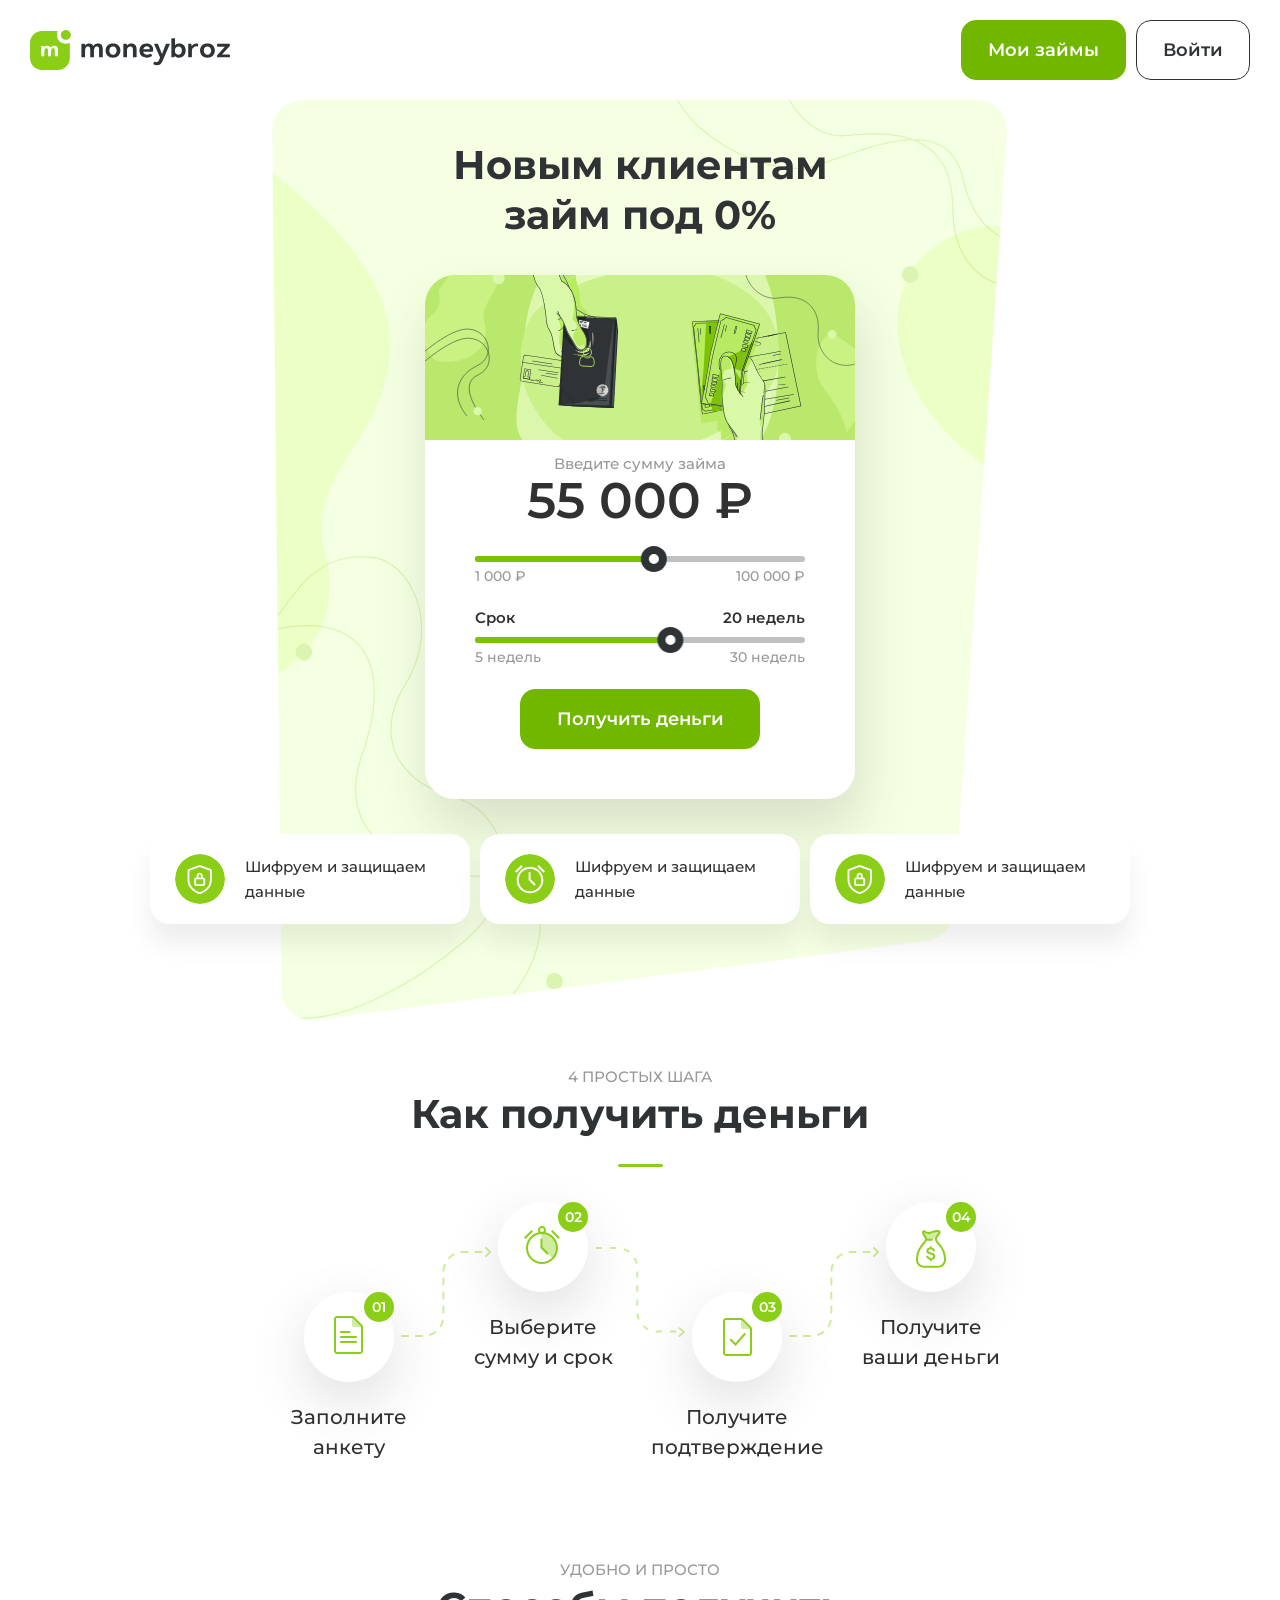
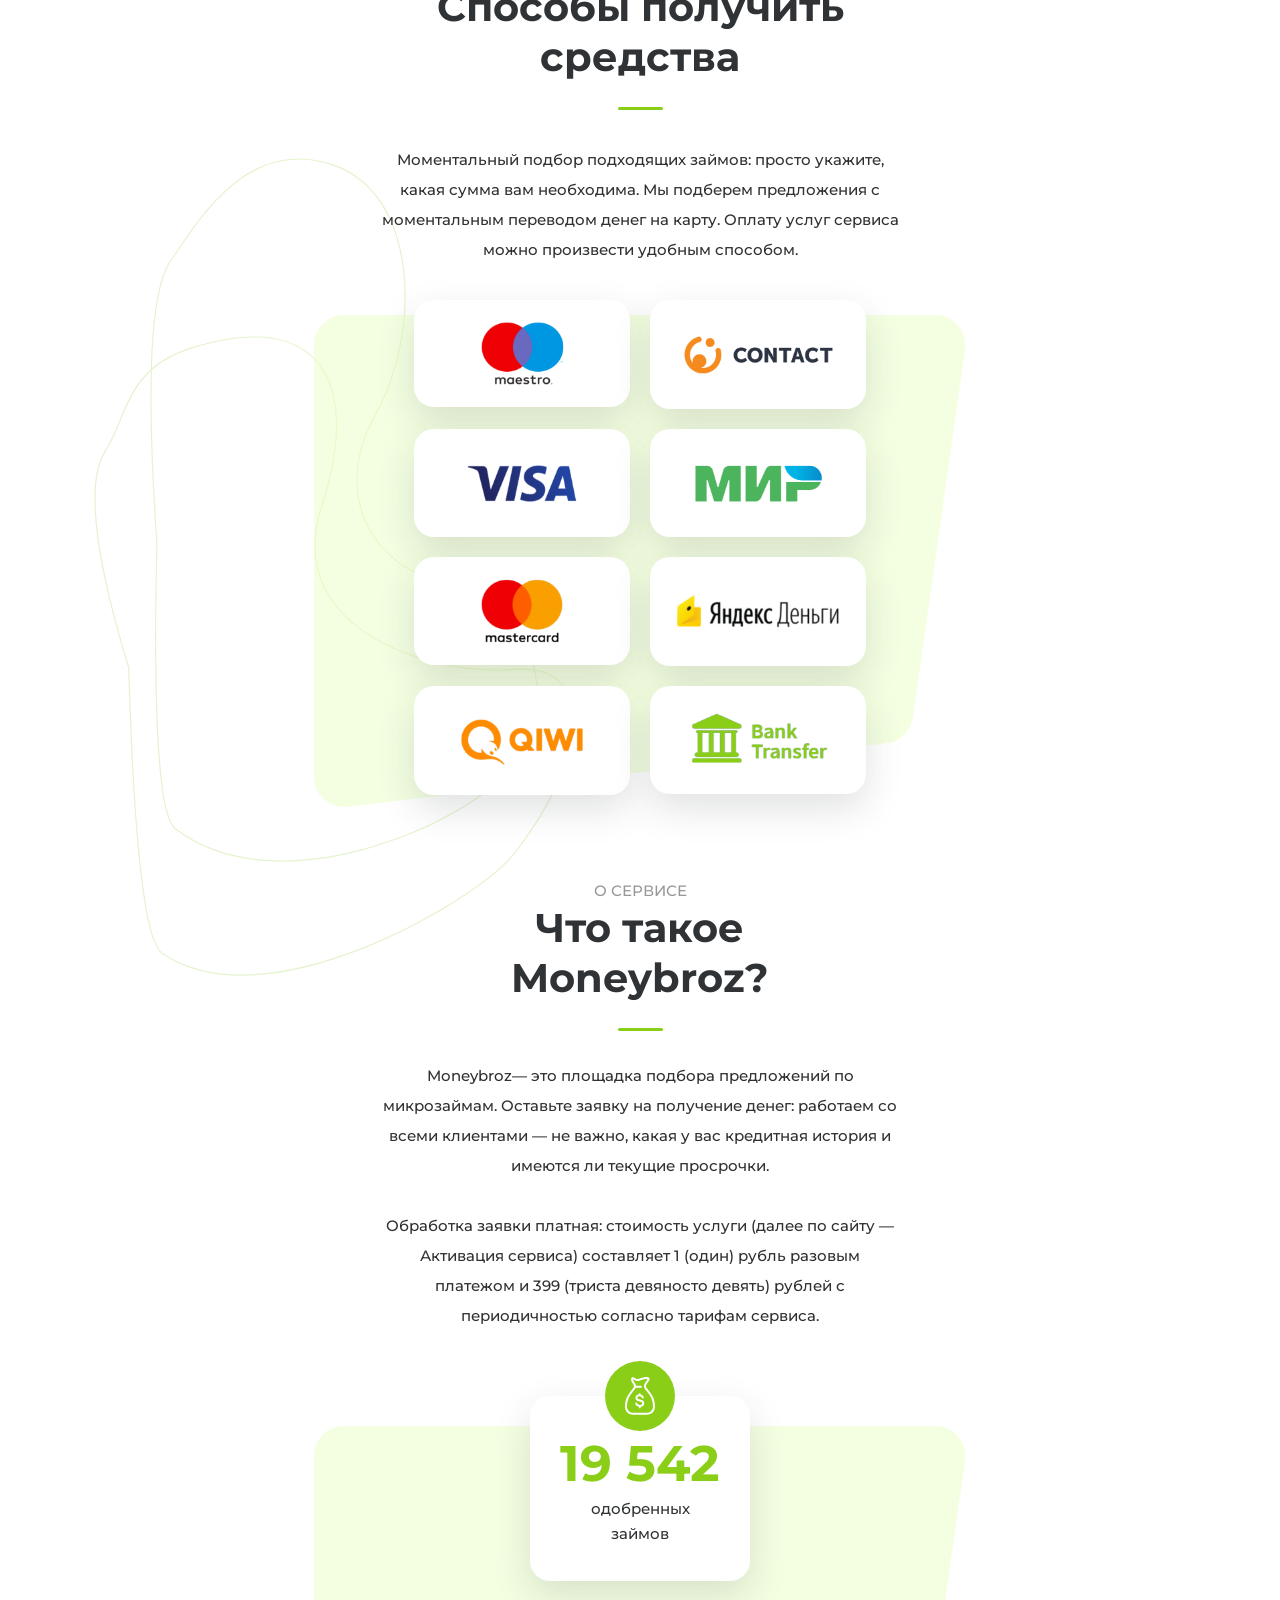
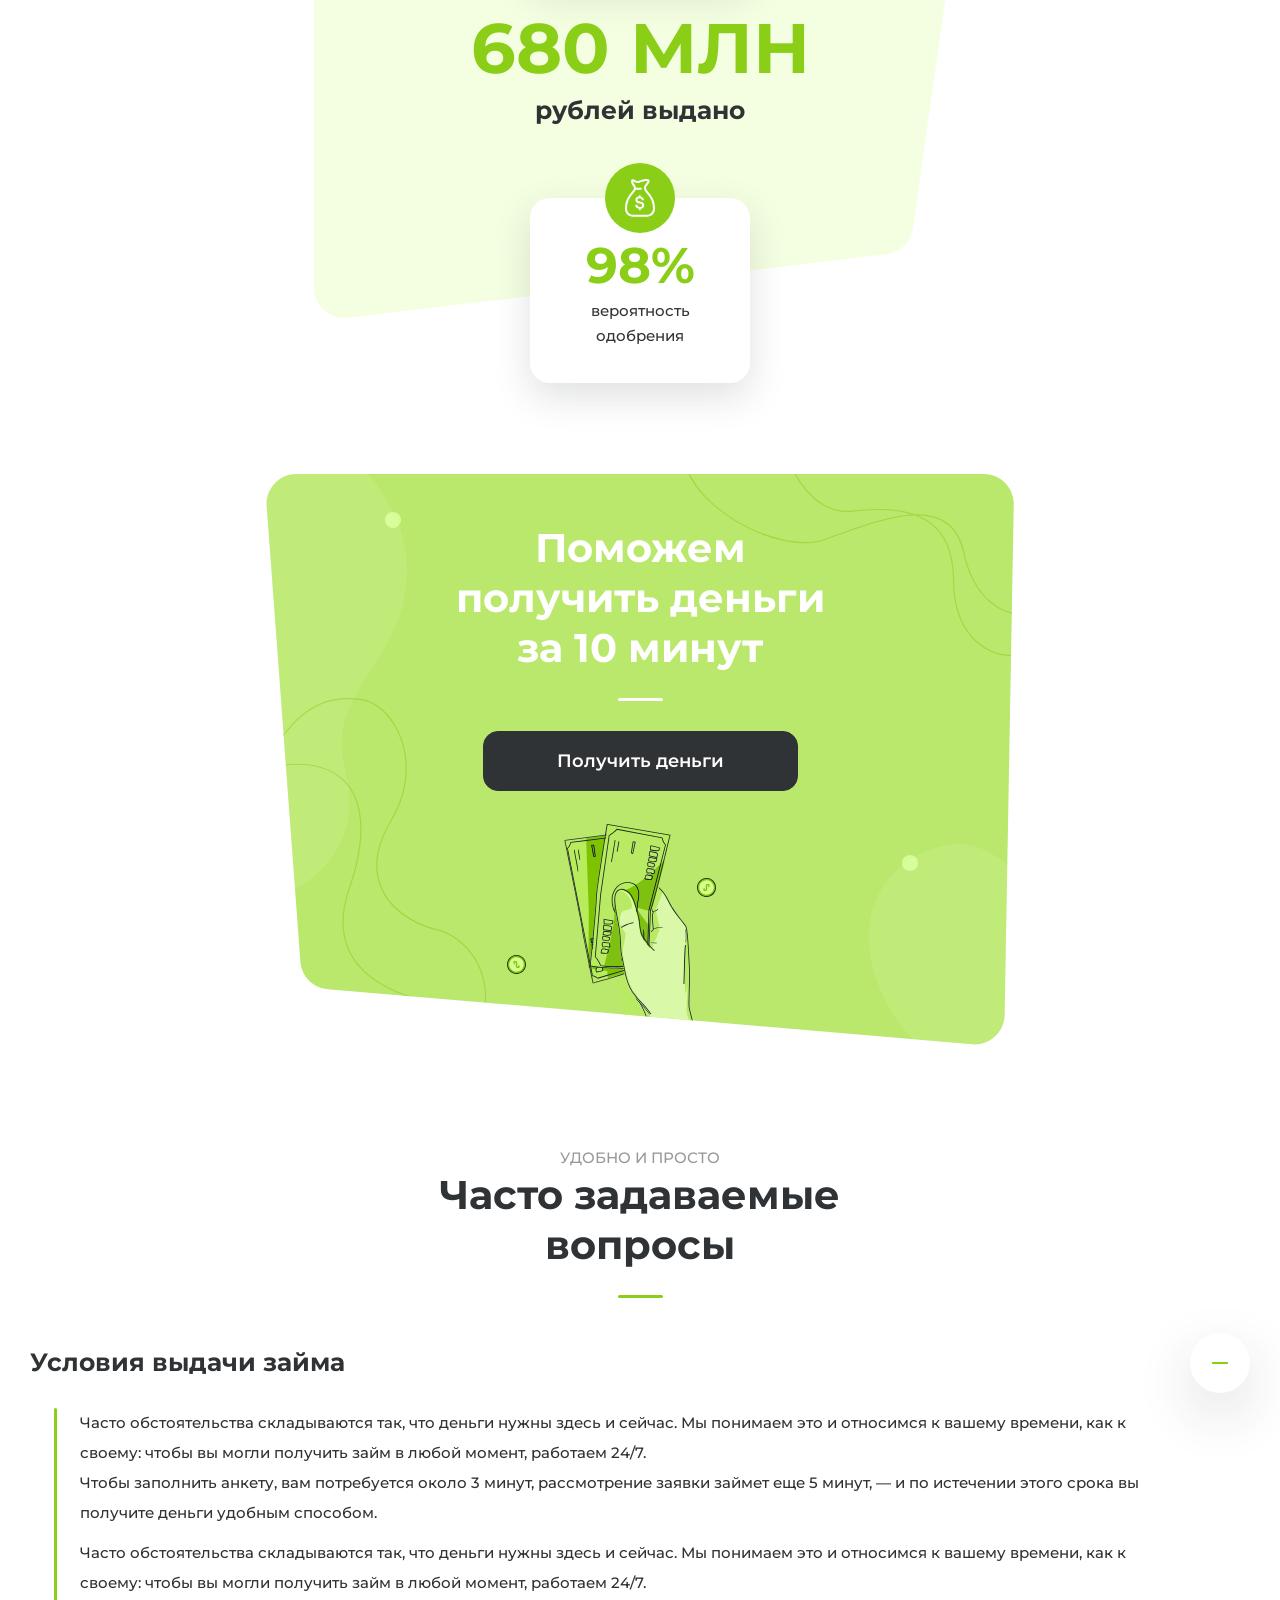
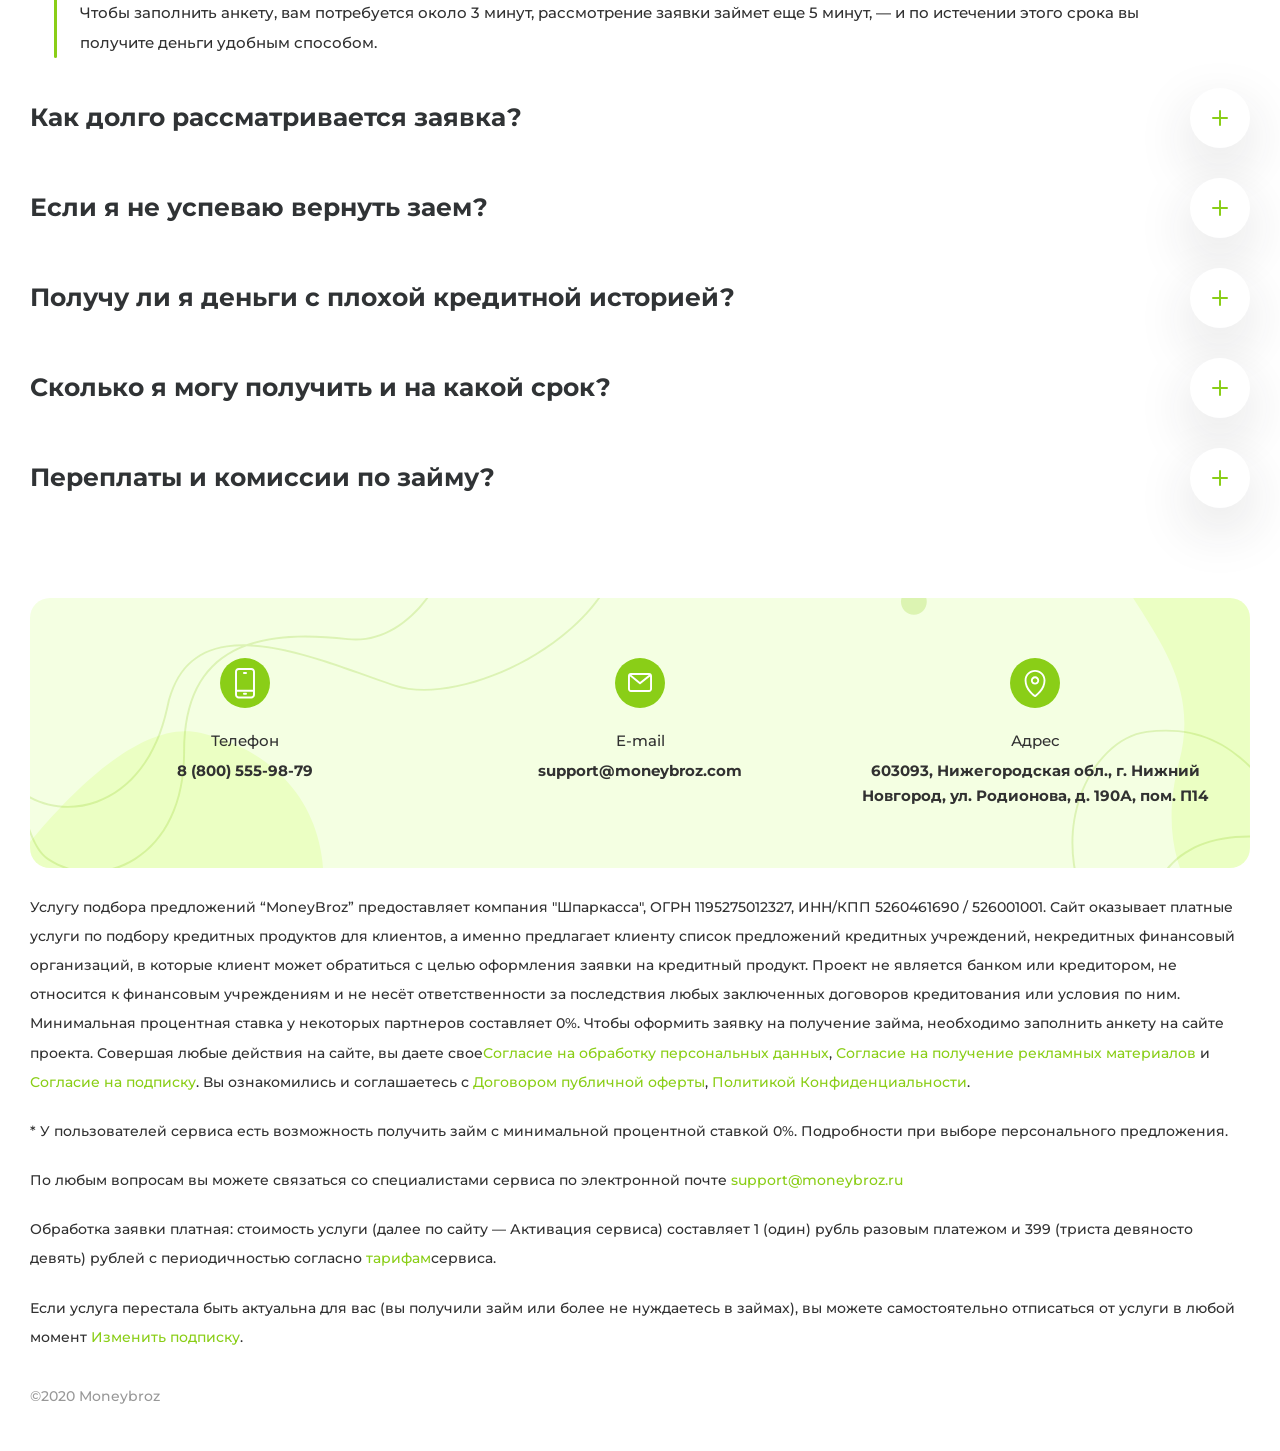
==== commit 2bae174b: "init" ====
--- a/index.html
+++ b/index.html
@@ -10,6 +10,12 @@
     <link rel="stylesheet" href="/assets/bundle.css">
   </head>
   <body>
+    <div class="preloader is-visible" data-preloader="true" data-preloader-delay="2000">
+      <svg viewBox="0 0 41 41" xmlns="http://www.w3.org/2000/svg" fill="none">
+        <path id="logo_icon" d="M41 5C41 2.23858 38.7614 0 36 0C33.2386 0 31 2.23858 31 5C31 7.76142 33.2386 10 36 10C38.7614 10 41 7.76142 41 5ZM12 1L27.9355 1C27.3367 2.20496 27 3.56316 27 5C27 9.97056 31.0294 14 36 14C37.4368 14 38.795 13.6633 40 13.0645L40 29C40 35.6274 34.6274 41 28 41L12 41C5.37258 41 0 35.6274 0 29L0 13C0 6.37258 5.37258 1 12 1ZM14.38 26.42C14.38 26.8067 14.1867 27 13.8 27L11.8 27C11.6067 27 11.4617 26.9517 11.365 26.855C11.2683 26.7583 11.22 26.6133 11.22 26.42L11.22 16.96C11.22 16.7799 11.265 16.6432 11.355 16.55C11.4516 16.45 11.5999 16.4 11.8 16.4L13.66 16.4C13.98 16.4 14.2 16.5467 14.32 16.84L14.38 17.5C14.7 17.0467 15.13 16.7 15.67 16.46C16.21 16.22 16.8 16.1 17.44 16.1C18.2298 16.1 18.8981 16.2823 19.4449 16.6468C19.9227 16.9653 20.3078 17.4231 20.6 18.02C21.0267 17.3533 21.56 16.8633 22.2 16.55C22.84 16.2367 23.5067 16.08 24.2 16.08C24.96 16.08 25.5967 16.1967 26.11 16.43C26.4412 16.5805 26.7224 16.7783 26.9537 17.0232C27.0809 17.1578 27.193 17.3068 27.29 17.47C27.5633 17.93 27.7567 18.4467 27.87 19.02C27.9833 19.5933 28.04 20.2733 28.04 21.06L28.04 26.42C28.04 26.8067 27.8467 27 27.46 27L25.46 27C25.2667 27 25.1217 26.9517 25.025 26.855C24.9283 26.7583 24.88 26.6133 24.88 26.42L24.88 20.91C24.88 20.7967 24.87 20.6133 24.85 20.36C24.83 20.1067 24.8 19.9233 24.76 19.81C24.72 19.6967 24.6633 19.5467 24.59 19.36C24.5167 19.1733 24.4233 19.0367 24.31 18.95C24.1967 18.8633 24.0533 18.7867 23.88 18.72C23.7067 18.6533 23.5067 18.62 23.28 18.62C23 18.62 22.75 18.6733 22.53 18.78C22.31 18.8867 22.1367 19.0067 22.01 19.14C21.8833 19.2733 21.7667 19.4667 21.66 19.72C21.5533 19.9733 21.4767 20.18 21.43 20.34C21.3833 20.5 21.3267 20.7267 21.26 21.02C21.2333 21.1133 21.2133 21.18 21.2 21.22L21.2 26.42C21.2 26.8067 21.0067 27 20.62 27L18.62 27C18.4267 27 18.2817 26.9517 18.185 26.855C18.0883 26.7583 18.04 26.6133 18.04 26.42L18.04 21.48C18.04 21.1467 18.0367 20.8767 18.03 20.67C18.0233 20.4633 17.99 20.2167 17.93 19.93C17.87 19.6433 17.7867 19.4133 17.68 19.24C17.5733 19.0667 17.4133 18.92 17.2 18.8C16.9867 18.68 16.7333 18.62 16.44 18.62C16.1467 18.62 15.8833 18.6767 15.65 18.79C15.4167 18.9033 15.2367 19.03 15.11 19.17C14.9833 19.31 14.8667 19.51 14.76 19.77C14.6533 20.03 14.5833 20.2367 14.55 20.39C14.5167 20.5433 14.4733 20.76 14.42 21.04C14.4067 21.1333 14.3933 21.2067 14.38 21.26L14.38 26.42Z" fill="rgb(138,206,23)" fill-rule="evenodd"></path>
+        <path id="logo_icon" d="M36 0C38.7614 0 41 2.23858 41 5C41 7.76142 38.7614 10 36 10C33.2386 10 31 7.76142 31 5C31 2.23858 33.2386 0 36 0ZM9.56045 2.26953Q10.7497 2 12 2L26.4556 2Q26.3657 2.28457 26.2936 2.57353Q26 3.75013 26 5Q26 6.1151 26.2364 7.17762Q26.4311 8.05303 26.7863 8.89276Q27.1447 9.74024 27.6424 10.496Q28.1987 11.3408 28.9289 12.0711Q29.6592 12.8013 30.5039 13.3576Q31.2597 13.8553 32.1072 14.2137Q32.947 14.5689 33.8225 14.7637Q34.885 15 36 15Q37.2499 15 38.4266 14.7063Q38.7155 14.6342 39 14.5444L39 29Q39 30.2504 38.7305 31.4396Q38.5174 32.3796 38.136 33.2814Q37.7466 34.202 37.2075 35.0245Q36.5908 35.9655 35.7782 36.7782Q34.9656 37.5907 34.0247 38.2074Q33.2021 38.7466 32.2814 39.136Q31.3796 39.5174 30.4396 39.7305Q29.2503 40 28 40L12 40Q10.7496 40 9.56039 39.7305Q8.62042 39.5174 7.71861 39.136Q6.79805 38.7466 5.97557 38.2076Q5.0345 37.5908 4.22183 36.7782Q3.40901 35.9654 2.79219 35.0241Q2.25331 34.2018 1.86402 33.2814Q1.48257 32.3795 1.26953 31.4395Q1 30.2503 1 29L1 13Q1 11.7497 1.26954 10.5604Q1.48258 9.62044 1.86402 8.71861Q2.25337 7.7981 2.79235 6.97566Q3.40912 6.03453 4.22183 5.22183Q5.03455 4.4091 5.97568 3.79234Q6.79811 3.25336 7.71861 2.86402Q8.62045 2.48258 9.56045 2.26953ZM39 13.4879C38.0617 13.8195 37.0519 14 36 14C31.0294 14 27 9.97056 27 5C27 3.94809 27.1805 2.93834 27.5121 2C27.6335 1.65662 27.7751 1.32281 27.9355 1L12 1C5.37258 1 0 6.37258 0 13L0 29C0 35.6274 5.37258 41 12 41L28 41C34.6274 41 40 35.6274 40 29L40 13.0645C39.6772 13.2249 39.3434 13.3665 39 13.4879ZM39.7071 3.46446Q40 4.17157 40 5Q40 5.82842 39.7071 6.53553Q39.4142 7.24264 38.8284 7.82843Q38.2426 8.41422 37.5355 8.70711Q36.8284 9 36 9Q35.1716 9 34.4645 8.70711Q33.7574 8.41422 33.1716 7.82843Q32.5858 7.24264 32.2929 6.53553Q32 5.82843 32 5Q32 4.17157 32.2929 3.46446Q32.5858 2.75736 33.1716 2.17157Q33.7574 1.58578 34.4645 1.29289Q35.1716 1 36 1Q36.8284 1 37.5355 1.29289Q38.2426 1.58578 38.8284 2.17157Q39.4142 2.75736 39.7071 3.46446ZM15.1568 27.2898Q15.38 26.9228 15.38 26.42L15.38 21.3644Q15.3938 21.2914 15.4064 21.2057Q15.4812 20.814 15.5272 20.6024Q15.5585 20.4583 15.6852 20.1496Q15.7788 19.9213 15.8515 19.8409Q15.9114 19.7748 16.0869 19.6895Q16.23 19.62 16.44 19.62Q16.618 19.62 16.7097 19.6716Q16.8041 19.7246 16.8283 19.7641Q16.8969 19.8756 16.9512 20.1349Q17.0233 20.4795 17.0305 20.7022Q17.04 20.9961 17.04 21.48L17.04 26.42Q17.04 26.9228 17.2632 27.2898Q17.3527 27.4369 17.4779 27.5621Q17.6031 27.6873 17.7502 27.7768Q18.1172 28 18.62 28L20.62 28Q21.1228 28 21.4898 27.7768Q21.6369 27.6874 21.7621 27.5621Q21.8874 27.4369 21.9768 27.2898Q22.2 26.9228 22.2 26.42L22.2 21.3692Q22.2102 21.3344 22.2215 21.2947L22.2291 21.2684L22.2351 21.2416Q22.3285 20.831 22.39 20.62Q22.4439 20.4351 22.5816 20.1081Q22.6708 19.8964 22.735 19.8288Q22.7998 19.7605 22.9663 19.6798Q23.0896 19.62 23.28 19.62Q23.4343 19.62 23.521 19.6533Q23.6023 19.6846 23.6544 19.7135Q23.6567 19.7192 23.6593 19.7257Q23.7628 19.9893 23.817 20.1428Q23.8334 20.1893 23.8531 20.4387Q23.88 20.7794 23.88 20.91L23.88 26.42Q23.88 26.9228 24.1032 27.2898Q24.1927 27.4369 24.3179 27.5621Q24.4431 27.6873 24.5902 27.7768Q24.9572 28 25.46 28L27.46 28Q27.9628 28 28.3298 27.7768Q28.4769 27.6874 28.6021 27.5621Q28.7274 27.4369 28.8168 27.2898Q29.04 26.9228 29.04 26.42L29.04 21.06Q29.04 19.7821 28.851 18.8261Q28.6476 17.7972 28.1497 16.9592Q27.9756 16.6662 27.7534 16.4158Q27.7177 16.3756 27.6807 16.3365Q27.6184 16.2705 27.5528 16.2079Q27.1117 15.7869 26.5238 15.5196Q25.5566 15.08 24.2 15.08Q23.704 15.08 23.2237 15.167Q22.4727 15.3031 21.7603 15.6519Q21.4968 15.7808 21.2533 15.9402Q20.95 16.1386 20.6776 16.3842Q20.4485 16.1446 20.1872 15.9478Q20.0954 15.8786 19.9996 15.8147Q19.8968 15.7462 19.7902 15.6842Q18.7848 15.1 17.44 15.1Q16.4231 15.1 15.5329 15.4358Q15.3969 15.4871 15.2639 15.5462Q15.0164 15.6562 14.7919 15.7897Q14.7183 15.7236 14.6372 15.6688Q14.2394 15.4 13.66 15.4L11.8 15.4Q11.2814 15.4 10.9087 15.6332Q10.7606 15.7259 10.6356 15.8554Q10.5142 15.9812 10.4282 16.1278Q10.22 16.4828 10.22 16.96L10.22 26.42Q10.22 26.9228 10.4432 27.2898Q10.5326 27.4369 10.6579 27.5621Q10.7831 27.6874 10.9302 27.7768Q11.2972 28 11.8 28L13.8 28Q14.3028 28 14.6698 27.7768Q14.8169 27.6874 14.9421 27.5621Q15.0674 27.4369 15.1568 27.2898ZM15.3066 16.6474C14.9335 16.8693 14.6246 17.1535 14.38 17.5L14.32 16.84C14.241 16.6469 14.1187 16.5174 13.953 16.4514C13.867 16.4171 13.7694 16.4 13.66 16.4L11.8 16.4C11.5999 16.4 11.4516 16.45 11.355 16.55C11.265 16.6432 11.22 16.7799 11.22 16.96L11.22 26.42C11.22 26.6133 11.2683 26.7583 11.365 26.855C11.4617 26.9517 11.6067 27 11.8 27L13.8 27Q14.09 27 14.235 26.855Q14.38 26.71 14.38 26.42L14.38 21.26C14.3933 21.2067 14.4067 21.1333 14.42 21.04C14.4733 20.76 14.5167 20.5433 14.55 20.39C14.5833 20.2367 14.6533 20.03 14.76 19.77C14.8667 19.51 14.9833 19.31 15.11 19.17C15.2367 19.03 15.4167 18.9033 15.65 18.79C15.8833 18.6767 16.1467 18.62 16.44 18.62C16.7333 18.62 16.9867 18.68 17.2 18.8C17.4133 18.92 17.5733 19.0667 17.68 19.24C17.7867 19.4133 17.87 19.6433 17.93 19.93C17.99 20.2167 18.0233 20.4633 18.03 20.67C18.0367 20.8767 18.04 21.1467 18.04 21.48L18.04 26.42Q18.04 26.71 18.185 26.855C18.2817 26.9517 18.4267 27 18.62 27L20.62 27C21.0067 27 21.2 26.8067 21.2 26.42L21.2 21.22C21.2133 21.18 21.2333 21.1133 21.26 21.02C21.3267 20.7267 21.3833 20.5 21.43 20.34C21.4767 20.18 21.5533 19.9733 21.66 19.72C21.7667 19.4667 21.8833 19.2733 22.01 19.14C22.1367 19.0067 22.31 18.8867 22.53 18.78C22.75 18.6733 23 18.62 23.28 18.62C23.5067 18.62 23.7067 18.6533 23.88 18.72C24.0533 18.7867 24.1967 18.8633 24.31 18.95C24.4233 19.0367 24.5167 19.1733 24.59 19.36C24.6633 19.5467 24.72 19.6967 24.76 19.81C24.8 19.9233 24.83 20.1067 24.85 20.36C24.87 20.6133 24.88 20.7967 24.88 20.91L24.88 26.42Q24.88 26.71 25.025 26.855C25.1217 26.9517 25.2667 27 25.46 27L27.46 27C27.8467 27 28.04 26.8067 28.04 26.42L28.04 21.06Q28.04 19.88 27.87 19.02C27.7567 18.4467 27.5633 17.93 27.29 17.47C27.193 17.3068 27.0809 17.1578 26.9537 17.0232C26.7224 16.7783 26.4412 16.5805 26.11 16.43C25.5967 16.1967 24.96 16.08 24.2 16.08C23.5067 16.08 22.84 16.2367 22.2 16.55C21.8656 16.7137 21.5604 16.9256 21.2843 17.1857C21.0319 17.4235 20.8038 17.7016 20.6 18.02C20.4317 17.6762 20.2326 17.3785 20.0027 17.1271C19.8334 16.942 19.6475 16.7819 19.4449 16.6468C18.8981 16.2823 18.2298 16.1 17.44 16.1Q16.5311 16.1 15.7567 16.4227Q15.7131 16.4408 15.67 16.46C15.5428 16.5165 15.4216 16.579 15.3066 16.6474Z" fill="rgb(151,151,151)" fill-opacity="0" fill-rule="evenodd"></path>
+      </svg>
+    </div>
     <div class="wrapper">
       <header class="header">
         <div class="header__content" data-header="true">
@@ -59,16 +65,16 @@
                   <div class="range-slider__group">
                     <div class="range-slider__current-money">
                       <span>Введите сумму займа</span>
-                      <strong data-range-slider-sum="true"></strong>
-                    </div>
-                    <div class="range-slider__target" data-range-slider="sum"></div>
+                      <strong data-range-sum-output=""></strong>
+                    </div>
+                    <div class="range-slider__target" data-range-sum="true"></div>
                   </div>
                   <div class="range-slider__group">
                     <div class="range-slider__current-value">
                       <span>Срок</span>
-                      <span data-range-slider-value-date="true">14 дней</span>
-                    </div>
-                    <div class="range-slider__target" data-range-slider="day"></div>
+                      <span data-range-day-output="day">14 дней</span>
+                    </div>
+                    <div class="range-slider__target" data-range-day="true"></div>
                   </div>
                   <button class="range-slider__button button" type="button">
                     <span>Получить деньги</span>
--- a/assets/bundle.css
+++ b/assets/bundle.css
@@ -6,4 +6,4 @@
  * https://github.com/KingSora
  * 
  * Released under the MIT license.
- */.os-size-observer,.os-size-observer-listener{scroll-behavior:auto!important;direction:inherit;pointer-events:none;overflow:hidden;visibility:hidden;box-sizing:border-box}.os-size-observer,.os-size-observer-listener,.os-size-observer-listener-item,.os-size-observer-listener-item-final{writing-mode:horizontal-tb;position:absolute;left:0;top:0}.os-size-observer{z-index:-1;contain:strict;display:flex;flex-direction:row;flex-wrap:nowrap;padding:inherit;border:inherit;box-sizing:inherit;margin:-133px;top:0;right:0;bottom:0;left:0;transform:scale(.1)}.os-size-observer:before{content:"";flex:none;box-sizing:inherit;padding:10px;width:10px;height:10px}.os-size-observer-appear{animation:os-size-observer-appear-animation 1ms forwards}.os-size-observer-listener{box-sizing:border-box;position:relative;flex:auto;padding:inherit;border:inherit;margin:-133px;transform:scale(10)}.os-size-observer-listener.ltr{margin-right:-266px;margin-left:0}.os-size-observer-listener.rtl{margin-left:-266px;margin-right:0}.os-size-observer-listener:empty:before{content:"";width:100%;height:100%}.os-size-observer-listener:empty:before,.os-size-observer-listener>.os-size-observer-listener-item{display:block;position:relative;padding:inherit;border:inherit;box-sizing:content-box;flex:auto}.os-size-observer-listener-scroll{box-sizing:border-box;display:flex}.os-size-observer-listener-item{right:0;bottom:0;overflow:hidden;direction:ltr;flex:none}.os-size-observer-listener-item-final{transition:none}@keyframes os-size-observer-appear-animation{0%{cursor:auto}to{cursor:none}}.os-trinsic-observer{flex:none;box-sizing:border-box;position:relative;max-width:0px;max-height:1px;padding:0;margin:0;border:none;overflow:hidden;z-index:-1;height:0;top:calc(100% + 1px);contain:strict}.os-trinsic-observer:not(:empty){height:calc(100% + 1px);top:-1px}.os-trinsic-observer:not(:empty)>.os-size-observer{width:1000%;height:1000%;min-height:1px;min-width:1px}[data-overlayscrollbars-initialize]:not([data-overlayscrollbars-viewport]),[data-overlayscrollbars-viewport~=scrollbarHidden],html[data-overlayscrollbars-viewport~=scrollbarHidden]>body{scrollbar-width:none!important}[data-overlayscrollbars-initialize]:not([data-overlayscrollbars-viewport])::-webkit-scrollbar,[data-overlayscrollbars-initialize]:not([data-overlayscrollbars-viewport])::-webkit-scrollbar-corner,[data-overlayscrollbars-viewport~=scrollbarHidden]::-webkit-scrollbar,[data-overlayscrollbars-viewport~=scrollbarHidden]::-webkit-scrollbar-corner,html[data-overlayscrollbars-viewport~=scrollbarHidden]>body::-webkit-scrollbar,html[data-overlayscrollbars-viewport~=scrollbarHidden]>body::-webkit-scrollbar-corner{-webkit-appearance:none!important;-moz-appearance:none!important;appearance:none!important;display:none!important;width:0!important;height:0!important}[data-overlayscrollbars-initialize]:not([data-overlayscrollbars]):not(html):not(body){overflow:auto}html[data-overlayscrollbars-body]{overflow:hidden}html[data-overlayscrollbars-body],html[data-overlayscrollbars-body]>body{width:100%;height:100%;margin:0}html[data-overlayscrollbars-body]>body{overflow:visible;margin:0}[data-overlayscrollbars]{position:relative}[data-overlayscrollbars~=host],[data-overlayscrollbars-padding]{display:flex;align-items:stretch!important;flex-direction:row!important;flex-wrap:nowrap!important;scroll-behavior:auto!important}[data-overlayscrollbars-padding],[data-overlayscrollbars-viewport]:not([data-overlayscrollbars]){box-sizing:inherit;position:relative;flex:auto;height:auto;width:100%;min-width:0;padding:0;margin:0;border:none;z-index:0}[data-overlayscrollbars-viewport]:not([data-overlayscrollbars]){--os-vaw: 0;--os-vah: 0;outline:none}[data-overlayscrollbars-viewport]:not([data-overlayscrollbars]):focus{outline:none}[data-overlayscrollbars-viewport][data-overlayscrollbars-viewport~=arrange]:before{content:"";position:absolute;pointer-events:none;z-index:-1;min-width:1px;min-height:1px;width:var(--os-vaw);height:var(--os-vah)}[data-overlayscrollbars~=host],[data-overlayscrollbars-padding]{overflow:hidden!important}[data-overlayscrollbars~=host][data-overlayscrollbars~=noClipping],[data-overlayscrollbars-padding~=noClipping]{overflow:visible!important}[data-overlayscrollbars-viewport]{--os-viewport-overflow-x: hidden;--os-viewport-overflow-y: hidden;overflow-x:hidden;overflow-x:var(--os-viewport-overflow-x);overflow-y:hidden;overflow-y:var(--os-viewport-overflow-y)}[data-overlayscrollbars-viewport~=overflowXVisible]{--os-viewport-overflow-x: visible}[data-overlayscrollbars-viewport~=overflowXHidden]{--os-viewport-overflow-x: hidden}[data-overlayscrollbars-viewport~=overflowXScroll]{--os-viewport-overflow-x: scroll}[data-overlayscrollbars-viewport~=overflowYVisible]{--os-viewport-overflow-y: visible}[data-overlayscrollbars-viewport~=overflowYHidden]{--os-viewport-overflow-y: hidden}[data-overlayscrollbars-viewport~=overflowYScroll]{--os-viewport-overflow-y: scroll}[data-overlayscrollbars-viewport~=overflowImportant]{overflow-x:var(--os-viewport-overflow-x)!important;overflow-y:var(--os-viewport-overflow-y)!important}[data-overlayscrollbars-viewport~=noContent]:not(#osFakeId){font-size:0!important;line-height:0!important}[data-overlayscrollbars-viewport~=noContent]:not(#osFakeId):before,[data-overlayscrollbars-viewport~=noContent]:not(#osFakeId):after,[data-overlayscrollbars-viewport~=noContent]:not(#osFakeId)>*:not(#osFakeId){display:none!important;position:absolute!important;width:1px!important;height:1px!important;padding:0!important;margin:-1px!important;overflow:hidden!important;clip:rect(0,0,0,0)!important;white-space:nowrap!important;border-width:0!important}[data-overlayscrollbars-viewport~=measuring],[data-overlayscrollbars-viewport~=scrolling]{scroll-behavior:auto!important;scroll-snap-type:none!important}[data-overlayscrollbars-viewport~=measuring][data-overlayscrollbars-viewport~=overflowXVisible]{overflow-x:hidden!important}[data-overlayscrollbars-viewport~=measuring][data-overlayscrollbars-viewport~=overflowYVisible]{overflow-y:hidden!important}[data-overlayscrollbars-content]{box-sizing:inherit}[data-overlayscrollbars-contents]:not(#osFakeId):not([data-overlayscrollbars-padding]):not([data-overlayscrollbars-viewport]):not([data-overlayscrollbars-content]){display:contents}[data-overlayscrollbars-grid],[data-overlayscrollbars-grid] [data-overlayscrollbars-padding]{display:grid;grid-template:1fr/1fr}[data-overlayscrollbars-grid]>[data-overlayscrollbars-padding],[data-overlayscrollbars-grid]>[data-overlayscrollbars-viewport],[data-overlayscrollbars-grid]>[data-overlayscrollbars-padding]>[data-overlayscrollbars-viewport]{height:auto!important;width:auto!important}@property --os-scroll-percent{syntax: "<number>"; inherits: true; initial-value: 0;}@property --os-viewport-percent{syntax: "<number>"; inherits: true; initial-value: 0;}.os-scrollbar{--os-viewport-percent: 0;--os-scroll-percent: 0;--os-scroll-direction: 0;--os-scroll-percent-directional: calc( var(--os-scroll-percent) - (var(--os-scroll-percent) + (1 - var(--os-scroll-percent)) * -1) * var(--os-scroll-direction) )}.os-scrollbar{contain:size layout;contain:size layout style;transition:opacity .15s,visibility .15s,top .15s,right .15s,bottom .15s,left .15s;pointer-events:none;position:absolute;opacity:0;visibility:hidden}body>.os-scrollbar{position:fixed;z-index:99999}.os-scrollbar-transitionless{transition:none!important}.os-scrollbar-track{position:relative;padding:0!important;border:none!important}.os-scrollbar-handle{position:absolute}.os-scrollbar-track,.os-scrollbar-handle{pointer-events:none;width:100%;height:100%}.os-scrollbar.os-scrollbar-track-interactive .os-scrollbar-track,.os-scrollbar.os-scrollbar-handle-interactive .os-scrollbar-handle{pointer-events:auto;touch-action:none}.os-scrollbar-horizontal{bottom:0;left:0}.os-scrollbar-vertical{top:0;right:0}.os-scrollbar-rtl.os-scrollbar-horizontal{right:0}.os-scrollbar-rtl.os-scrollbar-vertical{right:auto;left:0}.os-scrollbar-visible{opacity:1;visibility:visible}.os-scrollbar-auto-hide.os-scrollbar-auto-hide-hidden{opacity:0;visibility:hidden}.os-scrollbar-interaction.os-scrollbar-visible{opacity:1;visibility:visible}.os-scrollbar-unusable,.os-scrollbar-unusable *,.os-scrollbar-wheel,.os-scrollbar-wheel *{pointer-events:none!important}.os-scrollbar-unusable .os-scrollbar-handle{opacity:0!important;transition:none!important}.os-scrollbar-horizontal .os-scrollbar-handle{bottom:0;left:calc(var(--os-scroll-percent-directional) * 100%);transform:translate(calc(var(--os-scroll-percent-directional) * -100%));width:calc(var(--os-viewport-percent) * 100%)}.os-scrollbar-vertical .os-scrollbar-handle{right:0;top:calc(var(--os-scroll-percent-directional) * 100%);transform:translateY(calc(var(--os-scroll-percent-directional) * -100%));height:calc(var(--os-viewport-percent) * 100%)}@supports (container-type: size){.os-scrollbar-track{container-type:size}.os-scrollbar-horizontal .os-scrollbar-handle{left:auto;transform:translate(calc(var(--os-scroll-percent-directional) * 100cqw + var(--os-scroll-percent-directional) * -100%))}.os-scrollbar-vertical .os-scrollbar-handle{top:auto;transform:translateY(calc(var(--os-scroll-percent-directional) * 100cqh + var(--os-scroll-percent-directional) * -100%))}.os-scrollbar-rtl.os-scrollbar-horizontal .os-scrollbar-handle{right:auto;left:0}}.os-scrollbar-rtl.os-scrollbar-vertical .os-scrollbar-handle{right:auto;left:0}.os-scrollbar.os-scrollbar-horizontal.os-scrollbar-cornerless,.os-scrollbar.os-scrollbar-horizontal.os-scrollbar-cornerless.os-scrollbar-rtl{left:0;right:0}.os-scrollbar.os-scrollbar-vertical.os-scrollbar-cornerless,.os-scrollbar.os-scrollbar-vertical.os-scrollbar-cornerless.os-scrollbar-rtl{top:0;bottom:0}@media print{.os-scrollbar{display:none}}.os-scrollbar{--os-size: 0;--os-padding-perpendicular: 0;--os-padding-axis: 0;--os-track-border-radius: 0;--os-track-bg: none;--os-track-bg-hover: none;--os-track-bg-active: none;--os-track-border: none;--os-track-border-hover: none;--os-track-border-active: none;--os-handle-border-radius: 0;--os-handle-bg: none;--os-handle-bg-hover: none;--os-handle-bg-active: none;--os-handle-border: none;--os-handle-border-hover: none;--os-handle-border-active: none;--os-handle-min-size: 33px;--os-handle-max-size: none;--os-handle-perpendicular-size: 100%;--os-handle-perpendicular-size-hover: 100%;--os-handle-perpendicular-size-active: 100%;--os-handle-interactive-area-offset: 0}.os-scrollbar-track{border:var(--os-track-border);border-radius:var(--os-track-border-radius);background:var(--os-track-bg);transition:opacity .15s,background-color .15s,border-color .15s}.os-scrollbar-track:hover{border:var(--os-track-border-hover);background:var(--os-track-bg-hover)}.os-scrollbar-track:active{border:var(--os-track-border-active);background:var(--os-track-bg-active)}.os-scrollbar-handle{border:var(--os-handle-border);border-radius:var(--os-handle-border-radius);background:var(--os-handle-bg)}.os-scrollbar-handle:hover{border:var(--os-handle-border-hover);background:var(--os-handle-bg-hover)}.os-scrollbar-handle:active{border:var(--os-handle-border-active);background:var(--os-handle-bg-active)}.os-scrollbar-track:before,.os-scrollbar-handle:before{content:"";position:absolute;left:0;right:0;top:0;bottom:0;display:block}.os-scrollbar-horizontal{padding:var(--os-padding-perpendicular) var(--os-padding-axis);right:var(--os-size);height:var(--os-size)}.os-scrollbar-horizontal.os-scrollbar-rtl{left:var(--os-size);right:0}.os-scrollbar-horizontal .os-scrollbar-track:before{top:calc(var(--os-padding-perpendicular) * -1);bottom:calc(var(--os-padding-perpendicular) * -1)}.os-scrollbar-horizontal .os-scrollbar-handle{min-width:var(--os-handle-min-size);max-width:var(--os-handle-max-size);height:var(--os-handle-perpendicular-size);transition:opacity .15s,background-color .15s,border-color .15s,height .15s}.os-scrollbar-horizontal .os-scrollbar-handle:before{top:calc((var(--os-padding-perpendicular) + var(--os-handle-interactive-area-offset)) * -1);bottom:calc(var(--os-padding-perpendicular) * -1)}.os-scrollbar-horizontal:hover .os-scrollbar-handle{height:var(--os-handle-perpendicular-size-hover)}.os-scrollbar-horizontal:active .os-scrollbar-handle{height:var(--os-handle-perpendicular-size-active)}.os-scrollbar-vertical{padding:var(--os-padding-axis) var(--os-padding-perpendicular);bottom:var(--os-size);width:var(--os-size)}.os-scrollbar-vertical .os-scrollbar-track:before{left:calc(var(--os-padding-perpendicular) * -1);right:calc(var(--os-padding-perpendicular) * -1)}.os-scrollbar-vertical .os-scrollbar-handle{min-height:var(--os-handle-min-size);max-height:var(--os-handle-max-size);width:var(--os-handle-perpendicular-size);transition:opacity .15s,background-color .15s,border-color .15s,width .15s}.os-scrollbar-vertical .os-scrollbar-handle:before{left:calc((var(--os-padding-perpendicular) + var(--os-handle-interactive-area-offset)) * -1);right:calc(var(--os-padding-perpendicular) * -1)}.os-scrollbar-vertical.os-scrollbar-rtl .os-scrollbar-handle:before{right:calc((var(--os-padding-perpendicular) + var(--os-handle-interactive-area-offset)) * -1);left:calc(var(--os-padding-perpendicular) * -1)}.os-scrollbar-vertical:hover .os-scrollbar-handle{width:var(--os-handle-perpendicular-size-hover)}.os-scrollbar-vertical:active .os-scrollbar-handle{width:var(--os-handle-perpendicular-size-active)}[data-overlayscrollbars-viewport~=measuring]>.os-scrollbar,.os-theme-none.os-scrollbar{display:none!important}.os-theme-dark,.os-theme-light{box-sizing:border-box;--os-size: 10px;--os-padding-perpendicular: 2px;--os-padding-axis: 2px;--os-track-border-radius: 10px;--os-handle-interactive-area-offset: 4px;--os-handle-border-radius: 10px}.os-theme-dark{--os-handle-bg: rgba(0, 0, 0, .44);--os-handle-bg-hover: rgba(0, 0, 0, .55);--os-handle-bg-active: rgba(0, 0, 0, .66)}.os-theme-light{--os-handle-bg: rgba(255, 255, 255, .44);--os-handle-bg-hover: rgba(255, 255, 255, .55);--os-handle-bg-active: rgba(255, 255, 255, .66)}@font-face{font-family:Montserrat;font-weight:500;font-style:normal;src:local("Montserrat"),local("Montserrat"),url(/assets/fonts/Montserrat-Medium.woff2) format("woff2")}@font-face{font-family:Montserrat;font-weight:600;font-style:normal;src:local("Montserrat"),local("Montserrat"),url(/assets/fonts/Montserrat-SemiBold.woff2) format("woff2")}@font-face{font-family:Montserrat;font-weight:700;font-style:normal;src:local("Montserrat"),local("Montserrat"),url(/assets/fonts/Montserrat-Bold.woff2) format("woff2")}@font-face{font-family:Montserrat;font-weight:800;font-style:normal;src:local("Montserrat"),local("Montserrat"),url(/src/assets/fonts/montserrat/Montserrat-EntraBold.woff2) format("woff2")}@font-face{font-family:Mont;font-weight:600;font-style:normal;src:local("Mont"),local("Mont"),url(/assets/fonts/Mont-SemiBold.woff2) format("woff2")}:root{--max-width-wrapper: 120rem;--max-width-container: 79.375rem;--safe-gap: .938rem;--header-height: 5rem;--primary-fonts-family: "Montserrat", sans-serif;--secondary-fonts-family: "Mont", sans-serif}@media (min-width: 40rem){:root{--header-height: 6.25rem;--safe-gap: 1.875rem}}*,:before,:after,::backdrop,::file-selector-button{padding:0;margin:0;box-sizing:border-box}*{min-width:0}html{height:100%;hanging-punctuation:first last;--csstools-color-scheme--light: initial;color-scheme:dark light}@media (prefers-color-scheme: dark){html{--csstools-color-scheme--light: }}body{min-height:100%;min-height:100svh}h1,h2,h3,h4,h5,h6{font-size:inherit;font-weight:inherit;text-wrap:balance}p{text-wrap:pretty}a{-webkit-text-decoration:none;text-decoration:none;color:inherit}a:not([class]):hover{-webkit-text-decoration:underline;text-decoration:underline}ol,ul,menu{list-style:none}input,textarea,select,button{font:inherit}label,button{cursor:pointer}button{-webkit-tap-highlight-color:transparent}canvas,audio,iframe,object{display:block}picture,svg,video,embed{max-width:100%;display:block}video{height:auto}img{max-width:100%;height:auto;font-style:italic;shape-margin:1rem;background-size:cover;background-repeat:no-repeat;-o-object-fit:cover;object-fit:cover;vertical-align:middle}@media (prefers-reduced-motion: no-preference){:has(:target){scroll-behavior:smooth}}@media (prefers-reduced-motion: reduce){*,:before,:after{animation-duration:.01ms!important;animation-iteration-count:1!important;transition-duration:.01ms!important;scroll-behavior:auto!important}}body{font-family:Montserrat,sans-serif;font-family:var(--primary-fonts-family);font-size:1rem;font-weight:500;line-height:normal;color:#303335;background-color:#fff}body.no-scroll{overflow:hidden}.base{margin-bottom:3.75rem;background-image:url(/assets/images/base/bg_01-short.svg);background-position:top center;background-size:contain;background-repeat:no-repeat}@media (min-width: 40rem){.base{margin-bottom:5.625rem}}.base__content{padding-top:1.875rem;padding-bottom:0}@media (min-width: 40rem){.base__content{padding-top:3.125rem;padding-bottom:3.125rem}}.base__wrapper{width:100%}@media (min-width: 40rem){.base__wrapper{justify-self:center;max-width:35.625rem}}.base__header{margin-bottom:1.875rem;display:grid;grid-gap:1.25rem;gap:1.25rem}@media (min-width: 40rem){.base__header{margin-bottom:3.125rem}}.base__label{font-size:1.125rem;font-weight:600;text-align:center;color:#303335}.base__form{padding:1.563rem;display:grid;grid-gap:1.25rem;gap:1.25rem;border-radius:1.25rem;background-color:#fff;box-shadow:5px 30px 60px #3333331a}@media (min-width: 26rem){.base__form{padding:2.5rem}}@media (min-width: 40rem){.base__form{padding:3.75rem;gap:1.875rem;border-radius:1.875rem}}.base__inputs{display:grid;grid-gap:.625rem;gap:.625rem}@media (min-width: 40rem){.base__inputs{gap:.938rem}}.base__actions{display:grid;grid-gap:.625rem;gap:.625rem}.base__notification{font-size:.875rem;text-align:center;color:#303335}.wrapper{width:100%;max-width:120rem;max-width:var(--max-width-wrapper);min-height:100svh;margin-left:auto;margin-right:auto;display:grid;grid-template-rows:auto 1fr auto;overflow:hidden}.wrapper_bg-decor{background-image:url(/assets/images/registration/bg_01.svg),url(/assets/images/registration/bg_02.svg);background-position:top 210px left -475px,top -300px right -224px;background-repeat:no-repeat}@media (min-width: 48rem){.wrapper_bg-decor{background-position:top 210px left -275px,top -200px right -124px}}.container{width:min(79.375rem,100% - .938rem * 2);width:min(var(--max-width-container),100% - var(--safe-gap) * 2);margin-left:auto;margin-right:auto}.content-grid{--padding-inline: var(--safe-gap, 1rem);--content-max-width: var(--max-width-container);--breakout-max-width: 87.5rem;--breakout-size: calc( (var(--breakout-max-width) - var(--content-max-width)) / 2 );display:grid;grid-template-columns:[full-width-start] minmax(.938rem,1fr) [breakout-start] minmax(0,4.0625rem) [content-start] min(100% - .938rem * 2,79.375rem) [content-end] minmax(0,4.0625rem) [breakout-end] minmax(.938rem,1fr) [full-width-end];grid-template-columns:[full-width-start] minmax(var(--padding-inline),1fr) [breakout-start] minmax(0,var(--breakout-size)) [content-start] min(100% - var(--padding-inline) * 2,var(--content-max-width)) [content-end] minmax(0,var(--breakout-size)) [breakout-end] minmax(var(--padding-inline),1fr) [full-width-end]}.content-grid>:not(.breakout):not(.full-width),.full-width>:not(.breakout):not(.full-width){grid-column:content}.content-grid>.breakout{grid-column:breakout}.content-grid>.full-width{grid-column:full-width;display:grid;grid-template-columns:inherit}[data-tab]{--_button-duration: var(--tab-button-duration, .2s);--_body-duration: var(--tab-body-duration, .3s)}[data-tab-button]{transition-property:color,border-color,background-color,transform;transition-duration:var(--_button-duration)}[data-tab-body]{display:grid;grid-template-rows:0fr;transition-property:grid-template-rows;transition-duration:var(--_body-duration)}[data-tab-body].is-active{grid-template-rows:1fr}[data-tab-body].is-active>[data-tab-body-wrapper]{opacity:1;visibility:visible;transform:translateZ(0)}[data-tab-body-wrapper]{overflow:hidden;transition-property:opacity,visibility,transform;transition-duration:var(--_body-duration);opacity:0;visibility:hidden;transform:translate3d(-1.25rem,0,0)}[data-custom-os]{--custom-os-size: 10px;--custom-os-padding-right: 0px;--custom-os-padding-bottom: 0px;--custom-os-track-line-size: 2px;--custom-os-track-line-border-radius: 2px;--custom-os-track-line-bg: #c0c1c2;position:relative}[data-custom-os].os-vertical-scroll{padding-right:calc(var(--custom-os-size) + var(--custom-os-padding-right))}[data-custom-os].os-horizontal-scroll{padding-bottom:calc(var(--custom-os-size) + var(--custom-os-padding-bottom))}[data-custom-os] .os-scrollbar-track:after{content:"";position:absolute;z-index:-1;border-radius:var(--custom-os-track-line-border-radius);background:var(--custom-os-track-line-bg)}[data-custom-os] .os-scrollbar{--os-size: var(--custom-os-size);--os-handle-bg: #aad161;--os-handle-bg-hover: #9acc44;--os-handle-bg-active: #7bc201}[data-custom-os-target]{overflow:auto}[data-custom-os] .os-scrollbar-vertical .os-scrollbar-track:after{width:var(--custom-os-track-line-size);left:50%;top:0;bottom:1px;transform:translate(-50%)}[data-custom-os] .os-scrollbar-horizontal .os-scrollbar-track:after{height:var(--custom-os-track-line-size);top:50%;left:0;right:1px;transform:translateY(-50%)}.home__main{margin-bottom:2.813rem}.home__steps{margin-bottom:4.375rem}@media (min-width: 40rem){.home__steps{margin-bottom:11.25rem}}.home__paycards{margin-bottom:3.125rem}@media (min-width: 40rem){.home__paycards{margin-bottom:4.375rem}}.home__about,.home__actions,.home__questions{margin-bottom:3.75rem}@media (min-width: 40rem){.home__about,.home__actions,.home__questions{margin-bottom:5.625rem}}.home__text{justify-self:center;max-width:32.5rem;display:block;font-size:.938rem;line-height:2;text-align:center;color:#313131}.home__actions-wrapper{width:100%;justify-self:center;max-width:47rem;padding-top:3.125rem;padding-bottom:7.375rem;display:grid;justify-items:center;grid-gap:1.875rem 0;gap:1.875rem 0;position:relative}.home__actions-wrapper:after{content:"";width:33.125rem;height:25.25rem;display:block;position:absolute;top:0;left:50%;z-index:-1;background-image:url(/assets/images/home/bg_01.svg);background-position:top center;background-size:cover;background-repeat:no-repeat;transform:translate(-50%)}@media (min-width: 40rem){.home__actions-wrapper{padding-top:3.125rem;padding-bottom:22%}.home__actions-wrapper:after{content:"";width:auto;height:auto;top:0;right:0;bottom:0;left:0;background-size:contain;transform:none}}.home__actions-button{width:100%;max-width:19.688rem}.registration{padding-top:0;padding-bottom:4.688rem}@media (min-width: 40rem){.registration{padding-top:.625rem;padding-bottom:4.688rem}}@media (min-width: 40rem){.registration__body{display:grid;grid-template-columns:3.125rem 1fr 3.125rem;justify-content:center;grid-gap:2.75rem;gap:2.75rem}}@media (min-width: 48rem){.registration__body{grid-template-columns:3.125rem minmax(18.75rem,38.75rem) 3.125rem}}.registration__total-steps{display:none}@media (min-width: 40rem){.registration__total-steps{align-self:start;display:grid;grid-gap:5rem;gap:5rem}}.registration__current-step{width:100%;aspect-ratio:1;display:grid;align-content:center;justify-content:center;place-content:center;font-size:.938rem;font-weight:600;color:#8ace17;border-radius:100vw;background-color:#fff;box-shadow:0 20px 55px #27283026;position:relative;transition:color,background-color;transition-duration:.2s}.registration__current-step:before,.registration__current-step:after{content:"";width:.125rem;height:2.5rem;display:block;position:absolute;left:50%;translate:-50%,0;background-color:#ebffc3;transition:background-color .1s}.registration__current-step:before{bottom:100%}.registration__current-step:after{top:100%}.registration__current-step:first-child:before{display:none}.registration__current-step:last-child:after{display:none}.registration__current-step.is-active{color:#fff;background-color:#8ace17}.registration__current-step.is-active:before,.registration__current-step.is-active:after{background-color:inherit}.registration__form{padding:1.875rem;border-radius:.938rem;background-color:#fff;box-shadow:5px 30px 55px #33333326}@media (min-width: 26rem){.registration__form{padding:2.5rem;border-radius:1.25rem}}@media (min-width: 40rem){.registration__form{padding:3.125rem;border-radius:1.875rem}}.registration__group-wrapper{display:grid;grid-gap:1.25rem;gap:1.25rem}@media (min-width: 40rem){.registration__group-wrapper{gap:1.563rem}}.registration__group-container{display:grid;grid-gap:1.563rem;gap:1.563rem}.registration__group-container_center{justify-items:center}@media (min-width: 40rem){.registration__group-container{gap:1.875rem}}.registration__cols{display:grid;grid-template-columns:repeat(auto-fit,minmax(11.875rem,1fr));grid-gap:1.875rem;gap:1.875rem}.registration__head span{font-size:.875rem;font-weight:600;line-height:2;text-transform:uppercase;color:#989898}.registration__head h2{font-size:1.375rem;font-weight:700;line-height:1.4;color:#272830}.registration__head p{padding-top:1.25rem;display:block;font-size:15px;line-height:2;text-align:center;color:#989898}.registration__head_center{text-align:center}@media (min-width: 40rem){.registration__head span{font-size:.938rem}.registration__head h2{font-size:1.563rem}}.registration__payment-card-info{display:flex;flex-direction:column-reverse;align-items:center;gap:.625rem;font-size:.938rem;line-height:2;text-align:center;color:#989898}.registration__payment-card-info img{width:100%;max-width:12.5rem}@media (min-width: 40rem){.registration__payment-card-info{flex-direction:row;text-align:left}.registration__payment-card-info img{flex:0 0 8.438rem}}@media (min-width: 48rem){.registration__payment-card-info img{flex:0 0 9.375rem}}.registration__inputs{display:grid;grid-gap:1.25rem;gap:1.25rem}@media (min-width: 40rem){.registration__inputs{gap:1.563rem}}.registration__checkboxes{display:grid;grid-gap:.938rem;gap:.938rem}@media (min-width: 40rem){.registration__checkboxes{gap:1.25rem}}.registration__passport-data,.registration__payment-card-data{display:grid;grid-gap:1.563rem .938rem;gap:1.563rem .938rem}@media (min-width: 40rem){.registration__passport-data,.registration__payment-card-data{gap:1.563rem 1.875rem}}@media (min-width: 26rem){.registration__passport-data{grid-template-columns:6.25rem 1fr 1fr;grid-template-areas:"series number number" "code code code"}.registration__passport-data .input:nth-child(1){grid-area:series}.registration__passport-data .input:nth-child(2){grid-area:number}.registration__passport-data .input:nth-child(3){grid-area:code}}@media (min-width: 40rem){.registration__passport-data{grid-template-columns:8.125rem 1fr 1fr}}@media (min-width: 26rem){.registration__payment-card-data{grid-template-columns:1fr 1fr 6.25rem;grid-template-areas:"number number number" "date date code"}.registration__payment-card-data .input:nth-child(1){grid-area:number}.registration__payment-card-data .input:nth-child(2){grid-area:date}.registration__payment-card-data .input:nth-child(3){grid-area:code}}@media (min-width: 40rem){.registration__payment-card-data{grid-template-columns:1fr 1fr 8.125rem}}.registration__actions{width:100%;display:grid;grid-auto-rows:1fr;grid-gap:.625rem;gap:.625rem}@media (min-width: 40rem){.registration__actions{width:auto;grid-template-columns:minmax(11.25rem,15.625rem) 1fr}.registration__actions:has(button:only-child){gap:0}}@media (max-width: 39.999rem){.registration__button{order:1}}.registration__action{min-width:10.625rem;display:block;font-size:15px;font-weight:600;line-height:1.333;text-align:center;color:#989898;transition:color .2s;border:none;background:none}@media (any-hover: hover){.registration__action:hover{color:#7bc201}}@media (any-hover: none){.registration__action:active{color:#7bc201}}.registration__progressbar{--_duration: var(--duration, 6s);width:11.25rem;height:11.25rem;position:relative}.registration__progressbar.is-started .registration__progressbar-dot{animation-name:rotate-dot}.registration__progressbar.is-started .registration__circle{animation-name:fill-progress}.registration__percent{display:flex;font-size:3.125rem;font-weight:600;line-height:1;text-align:center;color:#7bc201;position:absolute;top:50%;left:50%;translate:-50% -50%}.registration__percent:after{content:"%";padding-top:.167em;display:inline-block;font-size:.6em;font-weight:600;vertical-align:top}.registration__progressbar-dot,.registration__circle{animation-duration:var(--_duration);animation-timing-function:linear;animation-fill-mode:forwards}.registration__progressbar-dot{display:flex;justify-content:center;position:absolute;top:-.5rem;right:-.5rem;bottom:-.5rem;left:-.5rem}.registration__progressbar-dot svg{flex:0 0 1.375rem;width:1.375rem;height:1.375rem}.registration__circle{stroke-linecap:round;stroke-dasharray:565;stroke-dashoffset:565}@keyframes rotate-dot{to{transform:rotate(360deg)}}@keyframes fill-progress{to{stroke-dashoffset:0}}.loans{padding-top:3.125rem;padding-bottom:0;margin-bottom:5rem;background-image:url(/assets/images/loans/bg_01.svg);background-position:top center;background-size:contain;background-repeat:no-repeat}.loans__content{gap:2.5rem 0}.loans__header{display:grid;grid-gap:1.5rem;gap:1.5rem;font-size:.938rem;line-height:2;text-align:center;color:#313131}.loans__items{justify-self:center;width:100%;max-width:21.875rem;display:grid;grid-gap:1.875rem;gap:1.875rem}@media (min-width: 40rem){.loans__items{max-width:60rem;grid-template-columns:repeat(2,1fr)}}@media (min-width: 64rem){.loans__items{grid-template-columns:repeat(3,1fr)}}.loans__button-more{justify-self:center;width:100%;max-width:14.375rem}.cabinet{padding-top:2.5rem;margin-bottom:5rem}@media (max-width: 47.999rem){.cabinet{background-image:url(/assets/images/cabinet/bg_01.svg);background-position:top center;background-size:contain;background-repeat:no-repeat}}.cabinet__title{margin-bottom:1.563rem;display:block;font-size:1.875rem;font-weight:600;line-height:1.4;text-align:center;color:#272830}@media (min-width: 48rem){.cabinet__title{margin-bottom:1.875rem;font-size:2.5rem;text-align:left}}.footer__contacts{padding:2.5rem 1.563rem;margin-bottom:1.563rem;display:grid;grid-template-columns:repeat(auto-fit,minmax(13rem,1fr));align-items:start;grid-gap:1.875rem .938rem;gap:1.875rem .938rem;border-radius:1.25rem;background-image:url(/assets/images/footer/bg_02.svg);background-position:top left;background-size:cover;background-repeat:no-repeat}@media (min-width: 40rem){.footer__contacts{padding:3.75rem 1.563rem}}@media screen and (min-width: 40rem) and (max-width: 64rem){.footer__contacts{background-image:url(/assets/images/footer/bg_01.svg);background-position:top center;background-size:cover;background-repeat:no-repeat}}@media (min-width: 64rem){.footer__contacts{background-position:top center}}.footer__contact{display:grid;justify-items:center;grid-gap:1.25rem;gap:1.25rem}.footer__contact-group{display:grid;grid-gap:.313rem;gap:.313rem;font-size:15px;line-height:1.563rem;text-align:center;color:#313131}.footer__contact-group a{font-weight:700}.footer__info{display:grid;grid-gap:.938rem;gap:.938rem;font-size:.75rem;line-height:2.083;color:#313131}.footer__info a{color:#8ace17}@media (min-width: 40rem){.footer__info{gap:1.25rem}}@media (min-width: 48rem){.footer__info{font-size:.875rem}}.footer__copyright{padding-top:1.563rem;padding-bottom:1.563rem;font-size:.75rem;line-height:2.083;color:#989898}@media (min-width: 40rem){.footer__copyright{padding-top:1.875rem;padding-bottom:2.5rem}}@media (min-width: 48rem){.footer__copyright{font-size:.875rem}}.button{--button-height: 3.75rem;--button-padding-inline: 1.625rem;--button-padding-block: .375rem;--button-gap: .625rem;--button-border-radius: .938rem;--button-icon-size: 1.375rem;--button-icon-fill: currentColor;--button-icon-fill-hover: currentColor;--button-icon-fill-focus: currentColor;--button-font-size: 1.125rem;--button-font-weight: 600;--button-clr: #ffffff;--button-clr-hover: #333333;--button-clr-focus: #333333;--button-clr-disabled: #ffffff;--button-border-width: .063rem;--button-border-clr: #71b700;--button-border-clr-hover: #71b700;--button-border-clr-focus: #71b700;--button-bg: #71b700;--button-bg-hover: #ffffff;--button-bg-focus: #ffffff;--button-bg-disabled: #c0e385;--button-outline-width: 2px;--button-outline-style: solid;--button-outline-offset: 3px;--button-outline-clr: transparent;--button-outline-focus-clr: #979797;--button-outline-success-clr: rgba(107,184,106,.56863);--button-outline-error-clr: rgba(202,0,0,.43137);--button-success-clr: #6bb86a;--button-error-clr: #ca0000;--button-disabled-clr: #c0e385;--button-duration: .2s;min-height:3.75rem;min-height:var(--button-height);padding-top:.375rem;padding-bottom:.375rem;padding-top:var(--button-padding-block);padding-bottom:var(--button-padding-block);padding-left:1.625rem;padding-right:1.625rem;padding-left:var(--button-padding-inline);padding-right:var(--button-padding-inline);display:flex;align-items:center;justify-content:center;gap:.625rem;gap:var(--button-gap);font-size:1.125rem;font-size:var(--button-font-size);font-weight:600;font-weight:var(--button-font-weight);line-height:normal;text-align:center;color:#fff;color:var(--button-clr);border-width:.063rem;border-width:var(--button-border-width);border-style:solid;border-color:#71b700;border-color:var(--button-border-clr);border-radius:.938rem;border-radius:var(--button-border-radius);background-color:#71b700;background-color:var(--button-bg);cursor:pointer;transition-property:color,border-color,background-color,transform,outline;transition-duration:.2s;transition-duration:var(--button-duration)}.button.is-success{--button-border-clr: var(--button-success-clr);--button-border-clr-hover: var(--button-success-clr);--button-border-clr-focus: var(--button-success-clr);--button-bg: var(--button-success-clr);--button-outline-focus-clr: var(--button-outline-success-clr)}.button.is-error{--button-border-clr: var(--button-error-clr);--button-border-clr-hover: var(--button-error-clr);--button-border-clr-focus: var(--button-error-clr);--button-bg: var(--button-error-clr);--button-outline-focus-clr: var(--button-outline-error-clr)}.button:disabled,.button.is-disabled{--button-clr: var(--button-clr-disabled);--button-clr-hover: var(--button-clr-disabled);--button-clr-focus: var(--button-clr-disabled);--button-border-clr: var(--button-disabled-clr);--button-border-clr-hover: var(--button-disabled-clr);--button-border-clr-focus: var(--button-disabled-clr);--button-bg: var(--button-bg-disabled);--button-bg-hover: var(--button-bg-disabled);--button-bg-focus: var(--button-bg-disabled);--button-outline-focus-clr: transparent;pointer-events:none}.button_transparent{--button-clr: #303335;--button-clr-hover: #71b700;--button-clr-focus: #71b700;--button-clr-disabled: #c0c1c2;--button-border-clr: #303335;--button-border-clr-hover: #71b700;--button-border-clr-focus: #71b700;--button-bg: #ffffff;--button-bg-hover: #ffffff;--button-bg-focus: #ffffff;--button-bg-disabled: #ffffff;--button-disabled-clr: #c0c1c2}.button_dark{--button-clr: #ffffff;--button-clr-hover: #303335;--button-clr-focus: #303335;--button-clr-disabled: #ffffff;--button-border-clr: #303335;--button-border-clr-hover: #303335;--button-border-clr-focus: #303335;--button-bg: #303335;--button-bg-hover: #ffffff;--button-bg-focus: #ffffff;--button-bg-disabled: #d4d4d4;--button-disabled-clr: #c0c1c2}.button,a.button{outline:var(--button-outline-clr) var(--button-outline-style) var(--button-outline-width);outline-offset:var(--button-outline-offset)}.button:focus-visible{--button-icon-fill: var(--button-icon-fill-focus);--button-clr: var(--button-clr-focus);--button-border-clr: var(--button-border-clr-focus);--button-bg: var(--button-bg-focus);--button-outline-clr: var(--button-outline-focus-clr)}@media (any-hover: hover){.button:hover{--button-icon-fill: var(--button-icon-fill-hover);--button-clr: var(--button-clr-hover);--button-border-clr: var(--button-border-clr-hover);--button-bg: var(--button-bg-hover);--button-outline-clr: transparent}}@media (any-hover: none){.button:active{--button-icon-fill: var(--button-icon-fill-hover);--button-clr: var(--button-clr-hover);--button-border-clr: var(--button-border-clr-hover);--button-bg: var(--button-bg-hover);--button-outline-clr: transparent}}.button:active{scale:.98}.button__icon{flex:0 0 var(--button-icon-size);width:var(--button-icon-size);height:var(--button-icon-size);display:block;fill:var(--button-icon-fill)}.documents__items{display:grid;grid-gap:1.25rem;gap:1.25rem}.documents__item{padding:1.25rem 1.25rem .313rem;border:2px solid #c0c1c2;border-radius:1.25rem}@media (min-width: 40rem){.documents__item{padding:1.563rem 1.563rem .313rem}}.documents__date{margin:0 0 1.25rem;display:flex;justify-content:space-between;font-size:.75rem;font-weight:600;font-style:normal;line-height:1.286;color:#989898}@media (min-width: 48rem){.documents__date{margin:0 0 1.563rem;font-size:.875rem}}.documents__label{margin:0 0 .938rem;display:block;font-size:.875rem;font-weight:600;font-style:normal;line-height:normal;text-align:center;color:#303335}.documents__label span{white-space:nowrap}@media (min-width: 48rem){.documents__label{margin:0 0 1.25rem;font-size:1.125rem;text-align:left}}@media (min-width: 64rem){.documents__label{font-size:1.25rem}}@media (min-width: 96rem){.documents__label{margin:0 0 1.563rem;font-size:1.5rem}}.documents__sum{margin:0 0 .938rem;display:block;font-size:1.25rem;font-weight:700;font-style:normal;line-height:1;text-align:center;color:#303335}@media (min-width: 48rem){.documents__sum{margin:0 0 .625rem;font-size:1.375rem;text-align:left}}@media (min-width: 64rem){.documents__sum{font-size:1.625rem}}@media (min-width: 96rem){.documents__sum{font-size:1.875rem}}.documents__actions{display:flex;flex-direction:column;align-items:center}@media (min-width: 40rem){.documents__actions{flex-direction:row;justify-content:center}}@media (min-width: 48rem){.documents__actions{margin:0 0 .625rem;justify-content:flex-end}}.documents__cancel{margin:0 0 .938rem;display:block;font-size:.75rem;font-weight:600;line-height:normal;text-align:center;-webkit-text-decoration:underline;text-decoration:underline;color:#303335;cursor:pointer}@media (any-hover: hover){.documents__cancel:hover{-webkit-text-decoration:none;text-decoration:none}}@media (min-width: 40rem){.documents__cancel{margin:0 1.667em 0 0}}@media (min-width: 96rem){.documents__cancel{margin:0 5.833em 0 0}}.documents__button{min-width:auto;width:auto;max-width:25rem;padding-left:1.125rem;padding-right:1.125rem;text-align:center}.documents__tab-button{width:100%;padding:.938rem 0;display:flex;align-items:center;font-size:.75rem;font-weight:600;font-style:normal;line-height:1.5;color:#989898;cursor:pointer;border:none;background:none}.documents__tab-button span{padding:0 .625rem 0 0}.documents__tab-button svg{flex:0 0 1.429em;width:1.429em;height:1.429em;display:block;fill:currentColor;transition:transform .2s linear}@media (any-hover: hover){.documents__tab-button:hover svg{transform:rotate(180deg)}}.documents__tab-button.is-active svg{transform:rotate(180deg)}@media (min-width: 48rem){.documents__tab-button{padding:1.25rem 0;font-size:.875rem}}@media (min-width: 40rem){.documents__tab-body{padding:0 0 .625rem}}.documents__group{padding:.938rem 0;display:grid;grid-gap:.625rem;gap:.625rem;position:relative}.documents__group:not(:first-child):before{content:"";width:100%;height:1px;display:block;background:#d7e6e9;position:absolute;top:0;left:0}.documents__group .documents__label,.documents__group .documents__date{padding:0;margin:0}.documents__group .documents__label{text-align:left}@media (min-width: 40rem){.documents__group:before{max-width:18.75rem}}.documents__logo{max-width:5rem}.documents__logo img{width:100%;height:100%;display:block;-o-object-fit:contain;object-fit:contain}@media (min-width: 48rem){.documents__logo{max-width:9.375rem}}@media (min-width: 96rem){.documents__logo{max-width:14.375rem}}.documents__description{display:block;font-size:.75rem;font-style:normal;line-height:normal;color:#303335}@media (min-width: 40rem){.documents__description{font-size:.875rem}}@media (min-width: 48rem){.documents__description{font-size:1rem}}@media (min-width: 96rem){.documents__description{font-size:1.125rem}}.input{--input-height: 3.75rem;--input-padding-block: .313rem;--input-padding-inline: 1.25rem;--input-radius: .938rem;--input-border-width: 1px;--input-border-clr: #c0c1c2;--input-label-padding-bottom: .313rem;--input-label-font-size: .938rem;--input-label-font-weight: 500;--input-label-line-height: 2;--input-label-clr: #989898;--input-font-size: .938rem;--input-font-weight: 500;--input-line-height: normal;--input-clr: #313131;--input-placeholder-clr: #989898;--input-icon-size: 1.375rem;--input-icon-gap: .625rem;--input-icon-fill: #7bc201;--input-bg: #ffffff;--input-button-reset-icon-fill: #313131;--input-button-reset-icon-fill-hover: #989898;--input-button-reset-icon-fill-focus: #989898;--input-button-reset-icon-fill-active: #989898;--input-outline-width: 2px;--input-outline-style: solid;--input-outline-offset: 3px;--input-outline-clr: transparent;--input-outline-button-reset-clr: transparent;--input-outline-focus-clr: #7bc201;--input-outline-success-clr: rgba(107,184,106,.56863);--input-outline-error-clr: rgba(202,0,0,.43137);--input-success-clr: #7bc201;--input-focus-clr: #7bc201;--input-hover-clr: #7bc201;--input-error-clr: #ca0000;--input-disabled-clr: #d4d4d4;--input-duration: .2s}.input.is-filled .input__reset{display:block}.input.is-focus{--input-border-clr: var(--input-focus-clr)}.input.is-focus-visible{--input-border-clr: var(--input-focus-clr);--input-outline-clr: var(--input-outline-focus-clr)}.input.is-error{--input-border-clr: var(--input-error-clr)}.input.is-error.is-focus-visible{--input-outline-clr: var(--input-outline-error-clr)}.input.is-success{--input-border-clr: var(--input-success-clr)}.input.is-success.is-focus-visible{--input-outline-clr: var(--input-outline-success-clr)}.input.is-disabled,.input:has(.input__target:disabled){--input-border-clr: var(--input-disabled-clr);--input-label-clr: var(--input-disabled-clr);--input-clr: var(--input-disabled-clr);--input-placeholder-clr: inherit;--input-icon-fill: var(--input-disabled-clr);--input-button-reset-icon-fill: var(--input-disabled-clr);pointer-events:none}.input.is-disabled.is-focus-visible,.input:has(.input__target:disabled).is-focus-visible{--input-outline-clr: var(--input-disabled-clr)}.input.is-center .input__target{text-align:center}.input__wrapper{min-height:var(--input-height);padding-top:var(--input-padding-block);padding-bottom:var(--input-padding-block);padding-left:var(--input-padding-inline);padding-right:var(--input-padding-inline);display:flex;align-items:center;gap:var(--input-icon-gap);border-width:var(--input-border-width);border-style:solid;border-color:var(--input-border-clr);border-radius:var(--input-radius);background-color:var(--input-bg);outline:var(--input-outline-clr) var(--input-outline-style) var(--input-outline-width);outline-offset:var(--input-outline-offset);transition-property:border,border-radius,background-color,outline-color;transition-duration:var(--input-duration);cursor:text}@media (any-hover: hover){.input__wrapper:hover{--input-border-clr: var(--input-hover-clr)}}.input__label{padding-bottom:var(--input-label-padding-bottom);display:block;font-size:var(--input-label-font-size);font-weight:var(--input-label-font-weight);line-height:var(--input-label-line-height);color:var(--input-label-clr);transition-property:color;transition-duration:var(--input-duration)}.input__group{flex:1 1 auto}.input__target{width:100%;display:block;font-size:var(--input-font-size);font-weight:var(--input-font-weight);line-height:var(--input-line-height);color:var(--input-clr);border:none;background:none;outline:none;transition-property:color;transition-duration:var(--input-duration)}.input__target::-moz-placeholder{color:var(--input-placeholder-clr)}.input__target::placeholder{color:var(--input-placeholder-clr)}input.input__target{white-space:nowrap;text-overflow:ellipsis;overflow:hidden}textarea.input__target{resize:none}.input__icon{flex:0 0 var(--input-icon-size);width:var(--input-icon-size);height:var(--input-icon-size);display:block;fill:var(--input-icon-fill);transition-property:fill;transition-duration:var(--input-duration)}.input__reset{flex-shrink:0;padding:5px;margin:-5px;display:none;border:none;border-radius:50%;background:none;outline:var(--input-outline-button-reset-clr) var(--input-outline-style) var(--input-outline-width);cursor:pointer;transition-property:outline-color;transition-duration:var(--input-duration)}.input__reset .input__icon{fill:var(--input-button-reset-icon-fill);transition-property:fill;transition-duration:var(--input-duration)}.input__reset:focus-visible{--input-button-reset-icon-fill: var(--input-button-reset-icon-fill-focus);--input-outline-button-reset-clr: var(--input-button-reset-icon-fill-focus)}@media (any-hover: hover){.input__reset:hover{--input-button-reset-icon-fill: var(--input-button-reset-icon-fill-hover)}}@media (any-hover: none){.input__reset:active{--input-button-reset-icon-fill: var( --input-button-reset-icon-fill-active )}}.feedback__form{display:grid}.feedback__items{margin:0 0 1.25rem;display:grid;grid-gap:1.25rem;gap:1.25rem}@media (min-width: 96rem){.feedback__items{margin:0 0 1.875rem;gap:1.875rem}}.feedback__row{display:grid;grid-template-columns:repeat(auto-fit,minmax(15.625rem,1fr));grid-gap:1.25rem .938rem;gap:1.25rem .938rem}@media (min-width: 96rem){.feedback__row{gap:1.875rem}}.feedback__submit{justify-self:center;min-width:auto;width:100%}@media (min-width: 40rem){.feedback__submit{max-width:21.875rem}}@media (min-width: 96rem){.feedback__submit{max-width:25rem}}.news__items{display:grid;grid-gap:20px;gap:20px}.news__item{min-height:120px;padding:15px;display:flex;flex-direction:column;border:2px solid #d7e6e9;border-radius:20px;background:none}.news__item.new .news__head:after{content:"";flex:0 0 12px;height:12px;display:block;border-radius:50%;background:#7bc201}@media (min-width: 48rem){.news__item{padding:20px;border-radius:30px}}@media (min-width: 96rem){.news__item{padding:20px 25px 25px}.news__item.new .news__head:after{flex:0 0 18px;height:18px}}.news__head{margin:0 0 10px;display:flex;justify-content:space-between}@media (min-width: 48rem){.news__head{margin:0 0 15px}}.news__label{flex:0 1 45.625rem;padding:0 10px 0 0;display:block;font-size:.875rem;font-weight:600;font-style:normal;line-height:1.35;color:#303335}@media (min-width: 48rem){.news__label{padding:0 15px 0 0;font-size:1rem}}@media (min-width: 64rem){.news__label{font-size:1.125rem}}@media (min-width: 96rem){.news__label{font-size:1.25rem}}.news__date{margin:auto 0 0;display:flex;flex-direction:row-reverse;justify-content:space-between;gap:7px;font-size:.875rem;font-weight:600;font-style:normal;line-height:1.25;color:#989898}@media (min-width: 48rem){.news__date{flex-direction:row;justify-content:flex-end}}@media (min-width: 96rem){.news__date{font-size:1rem}}.news__actions{padding:20px 0 0;display:flex;justify-content:center}@media (min-width: 48rem){.news__actions{padding:30px 0 0}}.news__more{display:flex;align-items:center;font-size:1rem;font-weight:700;color:#989898;cursor:pointer;transition:color .1s linear;border:none;background:none;outline:none}.news__more svg{flex:0 0 1.167em;width:1.167em;height:1.167em;margin:0 0 0 10px;display:block;transform:rotate(90deg);fill:currentColor}@media (any-hover: hover){.news__more:hover{color:#7bc201}}@media (any-hover: none){.news__more:active{color:#7bc201}}@media (min-width: 48rem){.news__more{font-size:1.125rem}}@media (min-width: 64rem){.news__more{font-size:1.25rem}}.switch-newsletter{height:.515em;display:block;font-size:2.813rem;cursor:pointer}.switch-newsletter input{font-size:0;opacity:0;visibility:hidden;position:fixed;top:100%;left:100%;z-index:-999}@media (any-hover: hover){.switch-newsletter:hover .switch-newsletter__switch-icon{background-color:#7bc2018c}}.switch-newsletter input:checked+.switch-newsletter__switch-icon{background-color:#7bc201}.switch-newsletter input:checked+.switch-newsletter__switch-icon .switch-newsletter__switch-circle{left:calc(100% - .485em)}@media (min-width: 48rem){.switch-newsletter{font-size:3.125rem}}@media (min-width: 64rem){.switch-newsletter{font-size:3.438rem}}@media (min-width: 96rem){.switch-newsletter{font-size:4.25rem}}.switch-newsletter__switch-icon{width:100%;height:100%;border-radius:.662em;background:#d6d6d6;position:relative;transition:background .2s linear}.switch-newsletter__switch-circle{width:.426em;height:.426em;border-radius:50%;background:#ffffff;position:absolute;top:.044em;left:.059em;transition:left .1s linear,right .1s linear}.newsletter__items{display:grid;grid-gap:1.25rem;gap:1.25rem}.newsletter__item{padding:.938rem;border:2px solid #c0c1c2;border-radius:1.25rem}@media (min-width: 48rem){.newsletter__item{padding:1.25rem;border-radius:1.875rem}}@media (min-width: 96rem){.newsletter__item{padding:1.25rem 1.563rem 1.563rem}}.newsletter__head{margin:0 0 .625rem;display:flex;align-items:flex-end;justify-content:space-between}@media (min-width: 48rem){.newsletter__head{margin:0 0 .938rem}}@media (min-width: 96rem){.newsletter__head{padding:0 1.25rem 0 0}}.newsletter__label{padding:0 .625rem 0 0;display:block;font-size:.875rem;font-weight:600;font-style:normal;line-height:1.35;color:#303335}@media (min-width: 48rem){.newsletter__label{padding:0 .938rem 0 0;font-size:1rem}}@media (min-width: 64rem){.newsletter__label{font-size:1.125rem}}@media (min-width: 96rem){.newsletter__label{font-size:1.25rem}}.newsletter__info{max-width:43.333em;display:block;font-size:.75rem;line-height:normal;color:#303335}@media (min-width: 48rem){.newsletter__info{font-size:.875rem}}@media (min-width: 64rem){.newsletter__info{font-size:1rem}}@media (min-width: 96rem){.newsletter__info{font-size:1.125rem}}.newsletter__switch{flex:0 0 1em}.loan{border-radius:1.875rem;background-color:#fff;overflow:hidden;box-shadow:0 15px 40px #33333340;position:relative}.loan:has(.loan__button:hover) .loan__value,.loan:has(.loan__button:focus-visible) .loan__value{color:#7bc201}.loan__rate{min-height:3.75rem;padding:.625rem .938rem;display:grid;align-content:center;justify-content:center;place-content:center;font-size:.938rem;font-weight:600;line-height:1.3;color:#fff;background-color:#303335}@media (min-width: 40rem){.loan__rate{min-height:4.375rem}}.loan__item-body{padding:1.25rem 1.875rem 1.875rem;display:grid}@media (min-width: 40rem){.loan__item-body{padding:1.875rem 2.5rem 2.5rem}}.loan__logo{width:100%;height:4.375rem;margin-bottom:.938rem;-o-object-fit:contain;object-fit:contain}@media (min-width: 40rem){.loan__logo{margin-bottom:1.875rem}}.loan__value{margin-bottom:.938rem;font-size:2.5rem;font-weight:600;line-height:1;white-space:nowrap;text-align:center;color:#313131;transition:color .2s}@media (min-width: 40rem){.loan__value{margin-bottom:1.563rem}}.loan__button:before{content:"";position:absolute;top:0;right:0;bottom:0;left:0}.loan__button.button:active{scale:none}.cabinet-offers__items{display:grid;grid-template-columns:minmax(12.5rem,18.75rem);justify-content:center;grid-gap:1.25rem;gap:1.25rem}@media (min-width: 48rem){.cabinet-offers__items{grid-template-columns:repeat(2,1fr)}}@media (min-width: 64rem){.cabinet-offers__items{grid-template-columns:repeat(3,1fr)}}@media (min-width: 80rem){.cabinet-offers__items{grid-template-columns:repeat(3,1fr)}}.subscription-features{width:100%;max-width:16.667em;margin:0 auto;display:grid;grid-gap:.313rem;gap:.313rem;font-size:.875rem}.subscription-features li{display:flex;font-size:1em;font-weight:400;line-height:1.389;color:#292f44}.subscription-features svg{flex:0 0 1.278em;width:1.278em;height:1.278em;margin:0 .667em 0 0;display:block;fill:currentColor}@media (min-width: 48rem){.subscription-features{font-size:1rem}}@media (min-width: 64rem){.subscription-features{margin:0}}.scoring__points{margin:0 0 20px;display:flex;flex-direction:column;align-items:center;border-radius:20px}@media (min-width: 48rem){.scoring__points{margin:0 0 30px}}@media (min-width: 64rem){.scoring__points{flex-direction:row;justify-content:space-between}}.scoring__current-points{max-width:200px;margin:0 0 15px}@media (min-width: 64rem){.scoring__current-points{flex:0 0 220px;max-width:none;margin:0 20px 0 0}}@media (min-width: 96rem){.scoring__current-points{flex:0 0 315px}}.scoring__points-label{margin:0 0 15px;display:block;font-size:.875rem;font-weight:600;line-height:normal;text-align:center;color:#303335}@media (min-width: 48rem){.scoring__points-label{margin:0 0 20px;font-size:1rem}}@media (min-width: 64rem){.scoring__points-label{margin:0 0 20px;font-size:1.125rem;text-align:left}}.scoring__gradations{display:grid;grid-template-columns:minmax(18.125rem,21.875rem);justify-content:center;grid-gap:20px 15px;gap:20px 15px}@media (min-width: 40rem){.scoring__gradations{grid-template-columns:repeat(auto-fit,minmax(18.125rem,1fr));justify-content:initial}}@media (min-width: 48rem){.scoring__gradations{grid-template-columns:repeat(auto-fit,minmax(20rem,1fr))}}@media (min-width: 96rem){.scoring__gradations{gap:30px}}.scoring__gradation{padding:30px;display:grid;grid-gap:15px;gap:15px;color:#303335;border-radius:20px;background:transparent;box-shadow:0 5px 20px #0000001a}.scoring__gradation-value{display:block;font-size:1.25rem;font-weight:700;line-height:1;text-align:center;color:#7bc201}@media (min-width: 48rem){.scoring__gradation-value{font-size:1.625rem}}@media (min-width: 64rem){.scoring__gradation-value{font-size:1.875rem}}@media (min-width: 96rem){.scoring__gradation-value{font-size:2.375rem}}.scoring__gradation-label{display:block;font-size:.875rem;font-weight:600;line-height:1.22;text-align:center}@media (min-width: 40rem){.scoring__gradation-label{font-size:1rem}}@media (min-width: 48rem){.scoring__gradation-label{font-size:1.125rem}}@media (min-width: 64rem){.scoring__gradation-label{font-size:1.25rem}}@media (min-width: 96rem){.scoring__gradation-label{font-size:1.5rem}}.scoring__gradation-description{margin:auto 0 0;display:block;font-size:.75rem;font-style:normal;line-height:1.32;text-align:center;color:#303335}@media (min-width: 40rem){.scoring__gradation-description{font-size:.875rem}}@media (min-width: 48rem){.scoring__gradation-description{font-size:1rem}}.subscription__body{display:grid;grid-template-columns:1fr;grid-gap:2.5rem .938rem;gap:2.5rem .938rem}@media (min-width: 40rem){.subscription__body{gap:1.25rem .938rem}}@media (min-width: 48rem){.subscription__body{grid-template-columns:repeat(auto-fit,minmax(20rem,1fr))}}@media (min-width: 96rem){.subscription__body{gap:1.25rem 1.875rem}}@media (min-width: 40rem){.subscription__plan{padding:1.563rem;border:2px solid #c0c1c2;border-radius:1.25rem}}@media (min-width: 80rem){.subscription__plan{padding:1.875rem 2.188rem}}.subscription__plan-wrapper{display:grid;grid-gap:1.25rem;gap:1.25rem}@media (min-width: 48rem){.subscription__plan-wrapper{margin:0 0 1.563rem}}@media (max-width: 39.999rem){.subscription__plan-wrapper{padding:1.25rem .938rem;border-radius:1.25rem}}.subscription__sum{display:block;font-size:3.625rem;font-weight:700;font-style:normal;line-height:1;text-align:center;color:#7bc201}@media (min-width: 48rem){.subscription__sum{text-align:left}}@media (min-width: 96rem){.subscription__sum{font-size:4rem}}.subscription__label{display:block;font-size:1.25rem;font-weight:700;font-style:normal;line-height:1;text-align:center;color:#303335}@media (min-width: 48rem){.subscription__label{font-size:1.75rem;text-align:left}}@media (min-width: 96rem){.subscription__label{font-size:2.25rem}}.subscription__features{width:100%;max-width:16.667em;margin:0 auto;display:grid;grid-gap:.125rem;gap:.125rem;font-size:.75rem}.subscription__features li{display:flex;font-size:1em;line-height:1.389;color:#303335}.subscription__features svg{flex:0 0 1.278em;width:1.278em;height:1.278em;margin:0 .667em 0 0;display:block}@media (min-width: 40rem){.subscription__features{font-size:.875rem}}@media (min-width: 48rem){.subscription__features{font-size:1rem}}@media (min-width: 64rem){.subscription__features{margin:0}}@media (min-width: 96rem){.subscription__features{font-size:1.125rem}}.subscription__button{min-width:auto;width:min(18.75rem,100%);margin-left:auto;margin-right:auto;display:block}.subscription__info{padding:1.25rem .938rem;display:grid;align-content:start;grid-gap:1.25rem;gap:1.25rem;border:2px solid #c0c1c2;border-radius:1.25rem}@media (min-width: 40rem){.subscription__info{padding:1.875rem 2.188rem}}.subscription__info-description{display:block;font-size:.75rem;font-weight:400;line-height:1.389;text-align:center;color:#303335}@media (min-width: 40rem){.subscription__info-description{font-size:.875rem}}@media (min-width: 48rem){.subscription__info-description{font-size:1rem;text-align:left}}@media (min-width: 96rem){.subscription__info-description{font-size:1.125rem}}.radio{--radio-icon-size: 1.875rem;--radio-icon-gap: .313rem;--radio-icon-radius: 50%;--radio-icon-border-width: 1px;--radio-icon-border-clr: #c0c1c2;--radio-icon-bg: #ffffff;--radio-circle-size: .75rem;--radio-circle-bg: #ffffff;--radio-circle-bg-disabled: #ffffff;--radio-font-size: .938rem;--radio-font-weight: 500;--radio-line-height: 1.4;--radio-clr: #313131;--radio-outline-width: 2px;--radio-outline-style: solid;--radio-outline-offset: 3px;--radio-outline-clr: transparent;--radio-outline-focus-clr: rgba(48,51,53,.66275);--radio-outline-success-clr: rgba(123,194,1,.56863);--radio-outline-error-clr: rgba(202,0,0,.43137);--radio-selected-clr: #303335;--radio-focus-clr: #303335;--radio-hover-clr: #303335;--radio-success-clr: #7bc201;--radio-error-clr: #ca0000;--radio-disabled-clr: #d4d4d4;--radio-wrapper-gap: .625rem 2.188rem;--radio-text-offset-top: .313rem;--radio-duration: .2s}@media (any-hover: hover){.radio .radio__group:hover,.radio.is-error .radio__group:hover{--radio-icon-border-clr: var(--radio-hover-clr)}.radio.is-success .radio__group:hover{--radio-icon-border-clr: var(--radio-success-clr)}}.radio.is-error,.radio.is-error .radio__input:not(:hover):focus-visible+.radio__body{--radio-icon-border-clr: var(--radio-error-clr);--radio-outline-focus-clr: var(--radio-outline-error-clr)}.radio.is-error .radio__input:checked+.radio__body{--radio-icon-border-clr: var(--radio-error-clr);--radio-icon-bg: var(--radio-error-clr)}.radio.is-success .radio__input:not(:hover):focus-visible+.radio__body{--radio-icon-border-clr: var(--radio-success-clr);--radio-outline-clr: var(--radio-outline-success-clr)}.radio.is-success .radio__input:checked+.radio__body{--radio-icon-border-clr: var(--radio-success-clr);--radio-icon-bg: var(--radio-success-clr)}.radio.is-success .radio__input:checked:focus-visible+.radio__body{--radio-outline-clr: var(--radio-outline-success-clr)}.radio.is-disabled,.radio.is-disabled .radio__input:checked+.radio__body,.radio:has(.radio__input:disabled){--radio-icon-border-clr: var(--radio-disabled-clr);--radio-clr: var(--radio-disabled-clr);--radio-icon-bg: var(--radio-circle-bg-disabled);--radio-circle-bg: var(--radio-disabled-clr);pointer-events:none}.radio.is-disabled .radio__input:not(:hover):focus-visible+.radio__body{--radio-icon-border-clr: var(--radio-disabled-clr);--radio-outline-clr: var(--radio-disabled-clr)}.radio__label{padding-bottom:1.25rem;display:block;font-size:.938rem;line-height:2;color:#989898}.radio__wrapper{display:flex;flex-wrap:wrap;gap:var(--radio-wrapper-gap)}.radio__group{display:block;cursor:pointer;position:relative}.radio__input{width:0;height:0;display:block;position:absolute;top:0;left:0;z-index:-99;opacity:0;scale:0;visibility:hidden}.radio__input:not(:hover):focus-visible+.radio__body{--radio-icon-border-clr: var(--radio-focus-clr);--radio-outline-clr: var(--radio-outline-focus-clr)}.radio__input:checked+.radio__body{--radio-icon-border-clr: var(--radio-selected-clr);--radio-icon-bg: var(--radio-selected-clr)}.radio__input:checked+.radio__body .radio__icon:before{opacity:1;visibility:visible;transform:scale(1)}.radio__body{display:flex;gap:var(--radio-icon-gap)}.radio__icon{flex:0 0 var(--radio-icon-size);width:var(--radio-icon-size);height:var(--radio-icon-size);display:grid;border-width:var(--radio-icon-border-width);border-style:solid;border-color:var(--radio-icon-border-clr);border-radius:var(--radio-icon-radius);background-color:var(--radio-icon-bg);outline:var(--radio-outline-clr) var(--radio-outline-style) var(--radio-outline-width);outline-offset:var(--radio-outline-offset);align-content:center;justify-content:center;place-content:center;transition-property:border,background-color,outline-color;transition-duration:var(--radio-duration);overflow:hidden}.radio__icon:before{content:"";width:var(--radio-circle-size);height:var(--radio-circle-size);display:block;border-radius:inherit;background-color:var(--radio-circle-bg);opacity:0;visibility:hidden;transform:scale(1.4);transition-property:background-color,opacity,visibility,transform;transition-duration:var(--radio-duration)}.radio__text{padding-top:var(--radio-text-offset-top);display:block;font-size:var(--radio-font-size);font-weight:var(--radio-font-weight);line-height:var(--radio-line-height);color:var(--radio-clr)}.profile__items{display:grid;grid-gap:1.875rem;gap:1.875rem}.profile__item{display:grid;grid-gap:1.563rem;gap:1.563rem}.profile__item:not(:last-child){padding-bottom:1.875rem;border-bottom:1px solid #c0c1c2}.profile__item.is-active .profile__button-edit{opacity:0;visibility:hidden;pointer-events:none}.profile__head{display:flex;align-items:flex-start;gap:1.563rem}@media (max-width: 47.999rem){.profile__head{justify-content:space-between}}.profile__label{font-size:1.25rem;font-weight:700;line-height:1.4;color:#272830}@media (min-width: 40rem){.profile__label{font-size:1.563rem}}.profile__button-edit{flex-shrink:0;padding:6px;margin:-6px;display:block;border:none;background:none;transition:opacity,visibility;transition-duration:.1s}.profile__button-edit svg{width:1.875rem;height:1.875rem;display:block;fill:transparent;stroke:#7bc201;stroke-width:2px;animation-fill-mode:both;animation-duration:1s;animation-timing-function:linear(0,.769 2.8%,.937 3.9%,.994 5%,.932 6.1%,.761 7.2%,-.637 12.3%,-.864 13.6%,-.945 14.8%,-.902 15.9%,-.753 17%,.563 22.2%,.775 23.5%,.853 24.7%,.818 25.8%,.688 26.9%,-.47 32.1%,-.656 33.4%,-.728 34.7%,-.693 35.8%,-.579 36.9%,.352 41.9%,.512 43.2%,.579 44.5%,.559 45.6%,.475 46.7%,-.253 51.8%,-.373 53.1%,-.423 54.4%,-.412 55.4%,-.355 56.5%,.155 61.6%,.239 62.9%,.275 64.2%,.27 65.2%,.234 66.3%,-.07 71.2%,-.149 73.8%,-.148 74.8%,-.131 75.9%,.017 80.6%,.057 83.1%,.054 85.1%,-.008 91.4%,0)}@media (any-hover: hover){.profile__button-edit:hover svg{animation-name:profile-button-shake}}@media (any-hover: none){.profile__button-edit:active svg{animation-name:profile-button-shake}}@keyframes profile-button-shake{to{transform:translate(.313rem)}}.profile__current,.profile__edit{display:grid;grid-template-columns:1fr;opacity:0;visibility:hidden;pointer-events:none;transition-property:opacity,visibility,transform;transition-duration:.2s;transform:translate3d(0,-1.25rem,0)}.profile__current.is-active,.profile__edit.is-active{opacity:1;visibility:visible;pointer-events:auto;transform:translateZ(0)}@media (min-width: 48rem){.profile__current,.profile__edit{grid-template-columns:repeat(2,1fr)}}@media (min-width: 64rem){.profile__current,.profile__edit{grid-template-columns:repeat(3,1fr)}}.profile__current{gap:1.25rem}.profile__current-group{display:grid;grid-gap:.313rem;gap:.313rem}.profile__current-label{font-size:.938rem;line-height:2;color:#989898}.profile__current-value{font-size:1.25rem;font-weight:600;line-height:1.5;color:#313131}.profile__edit{gap:1.563rem}.profile__edit-actions{grid-column:1/-1;justify-self:center;width:100%;max-width:31.25rem;margin-top:.313rem;display:grid;grid-template-columns:repeat(2,1fr);grid-gap:1.875rem;gap:1.875rem}.profile__footer{padding:2.5rem;margin-top:2.5rem;margin-bottom:calc(-1 * var(--cabinet-tab-body-pb));margin-left:calc(-1 * var(--cabinet-tab-body-pi));margin-right:calc(-1 * var(--cabinet-tab-body-pi));display:grid;justify-items:center;grid-gap:1.25rem;gap:1.25rem;background-color:#f4ffe2}@media (min-width: 48rem){.profile__footer{margin-top:2.5rem;margin-bottom:0;margin-left:0;margin-right:0;border-radius:1.25rem}}.profile__footer-text{font-size:.938rem;font-weight:600;line-height:2;text-align:center;color:#272830}.navigation{--_padding-top: var(--header-height);--_padding-bottom: 1.875rem;--_padding-inline: var(--safe-gap);--_z-index: -1;--_duration: var(--header-duration, .2s)}@media (max-width: 47.999rem){.navigation{width:100svw;height:100svh;padding-top:var(--_padding-top);padding-bottom:var(--_padding-bottom);padding-left:var(--_padding-inline);padding-right:var(--_padding-inline);display:flex;justify-content:center;position:absolute;top:0;left:0;z-index:var(--_z-index);-webkit-backdrop-filter:blur(10px);backdrop-filter:blur(10px);background-color:#ffffffe6;opacity:0;visibility:hidden;transform:translate3d(0,-20px,0);transition-property:opacity,visibility,transform;transition-duration:var(--_duration)}.navigation.is-active{opacity:1;visibility:visible;transform:translateZ(0)}}.navigation__container{flex:1 1 auto;max-width:25rem;display:flex;flex-direction:column;gap:.625rem}@media (min-width: 48rem){.navigation__container{flex-grow:0;max-width:none;flex-direction:row-reverse;align-items:center}}@media (max-width: 47.999rem){.navigation__scroll-content{flex:1 1 auto;display:flex;overflow-y:auto}.navigation__scroll-content[data-custom-os] .navigation__body{height:100%;display:grid;align-items:end}}.navigation__body{flex-grow:1;margin-top:auto}.navigation__actions{display:flex;flex-wrap:wrap;gap:.625rem}.navigation__action,.navigation__cabinet-action{flex:1 1 100%}@media (min-width: 48rem){.navigation__action,.navigation__cabinet-action{flex:0 0 auto}}.navigation__cabinet-action.is-active{--button-clr: #71b700;--button-border-clr: #71b700}@media (min-width: 48rem){.navigation__cabinet-action{display:none}}.navigation__current-user{display:none}@media (min-width: 48rem){.navigation__current-user{min-height:3.75rem;padding-left:1.875rem;padding-right:1.875rem;display:grid;align-content:center;justify-content:center;place-content:center;font-size:1.125rem;text-align:center;color:#303335;border:1px solid #989898;border-radius:1.25rem}}.header{--header-duration: .2s;min-height:var(--header-height)}@media (max-width: 47.999rem){.header__content{position:absolute;top:0;left:0;right:0;z-index:9;transition-property:opacity,visibility,transform,box-shadow;transition-duration:var(--header-duration)}.header__content:before{content:"";display:none;position:absolute;top:0;right:0;bottom:0;left:0;z-index:-1;-webkit-backdrop-filter:blur(10px);backdrop-filter:blur(10px);background-color:#ffffffe6}.header__content.is-hidden{opacity:0;visibility:hidden;transform:translate3d(0,-100%,0)}.header__content.is-scrolled{position:fixed;box-shadow:0 5px 10px 2px #223c5033}.header__content.is-scrolled:before{display:block}}.header__container{min-height:var(--header-height);padding-top:1rem;padding-bottom:1rem;display:flex;align-items:center;justify-content:space-between;gap:1.25rem}.header__logo{flex:0 0 10rem;display:block}.header__logo img{width:100%}@media (min-width: 40rem){.header__logo{flex:0 0 12.5rem}}@media (min-width: 48rem){.header__navigation{margin-left:auto}}.header__menu-button{flex:0 0 auto;padding:.625rem;margin:-.625rem;display:block;border:none;background:none}.header__menu-button svg{width:1.563rem;height:1.188rem;display:block;fill:#303335}@media (min-width: 48rem){.header__menu-button{display:none}}.header__menu-button .header__close-icon,.header__menu-button.is-active .header__menu-icon{display:none}.header__menu-button.is-active .header__close-icon{display:block}.cabinet-tab{--cabinet-tab-body-pb: 1.563rem;--cabinet-tab-body-pi: 1.25rem;--tab-duration: .3s}@media (min-width: 26rem){.cabinet-tab{--cabinet-tab-body-pb: 2.188rem;--cabinet-tab-body-pi: 1.875rem;padding:0}}@media (min-width: 40rem){.cabinet-tab{--cabinet-tab-body-pb: 3.125rem;--cabinet-tab-body-pi: 3.75rem}}@media (min-width: 80rem){.cabinet-tab{--cabinet-tab-body-pb: 3.125rem;--cabinet-tab-body-pi: 6.25rem}}@media (max-width: 47.999rem){.cabinet-tab__container{max-width:35.625rem;margin-left:auto;margin-right:auto}}.cabinet-tab__header{padding-left:1.25rem;padding-right:1.25rem}@media (max-width: 47.999rem){.cabinet-tab__header{display:none}}.cabinet-tab__header-container{overflow:auto}.cabinet-tab__actions{flex:0 0 auto;display:flex;justify-content:space-between;gap:1.25rem}.cabinet-tab__action{flex:0 0 min-content;min-height:2.375rem;padding-top:0;padding-bottom:.625rem;padding-left:0;padding-right:0;display:flex;align-items:center;font-weight:600;line-height:1.25rem;text-align:center;color:#989898;border:none;background:none;position:relative;transition:color .2s;cursor:pointer}.cabinet-tab__action:after{content:"";display:block;position:absolute;top:calc(100% - 2px);right:0;bottom:0;left:0;background-color:#7bc201;scale:0;transition:scale .2s}@media (any-hover: hover){.cabinet-tab__action:hover{color:#303335}}.cabinet-tab__action.is-active{color:#303335}.cabinet-tab__action.is-active:after{scale:1}.cabinet-tab__bodys{border-radius:1.25rem;background-color:#fff;overflow:hidden;box-shadow:0 60px 80px #0000001a}.cabinet-tab__body-wrapper>*{padding-top:var(--cabinet-tab-body-pb);padding-bottom:var(--cabinet-tab-body-pb);padding-left:var(--cabinet-tab-body-pi);padding-right:var(--cabinet-tab-body-pi)}.title{--title-clr: #303335;--title-sub-clr: #989898;--title-line-bg: #8ace17;display:grid;justify-items:center;text-align:center}.title h1,.title h2,.title h3{font-size:2rem;font-weight:700;line-height:1.25;color:var(--title-clr)}.title span{margin-bottom:.313rem;font-size:.938rem;line-height:1;text-transform:uppercase;color:var(--title-sub-clr)}.title:after{content:"";width:2.813rem;height:.188rem;margin-top:1.563rem;display:block;border-radius:100vw;background-color:var(--title-line-bg)}.title_no-accent:after{display:none}@media (min-width: 40rem){.title h1,.title h2,.title h3{font-size:2.5rem}}.title_light{--title-clr: #ffffff;--title-sub-clr: #ffffff;--title-line-bg: #ffffff}.home-about{--_icon-size: 4.375rem;--_icon-size-half: calc(var(--_icon-size) / 2)}.home-about__content{gap:.938rem 0}@media (min-width: 40rem){.home-about__content{gap:1.875rem 0}}.home-about__body{justify-self:center;width:100%;max-width:40.75rem;display:grid;justify-items:center;grid-gap:2.188rem;gap:2.188rem;background-image:url(/assets/images/home-about/bg_01.svg);background-position:center;background-size:100%;background-repeat:no-repeat}.home-about__data{min-width:13.75rem;padding-top:var(--_icon-size-half)}.home-about__data-wrapper{padding-left:1.875rem;padding-right:1.875rem;padding-bottom:2.188rem;display:grid;justify-content:center;justify-items:center;text-align:center;border-radius:1.25rem;background:#ffffff;box-shadow:0 14px 37px #30333526}.home-about__data-wrapper img{width:var(--_icon-size);height:var(--_icon-size);margin-top:calc(-1 * var(--_icon-size-half));display:block}.home-about__data-wrapper strong{font-size:2.5rem;font-weight:700;line-height:1.3;color:#8ace17}.home-about__data-wrapper span{font-size:.938rem;line-height:1.667;color:#303335}@media (min-width: 40rem){.home-about__data-wrapper strong{font-size:3.125rem}}.home-about__result{display:grid;justify-items:center;grid-gap:.75rem;gap:.75rem;font-weight:700;text-align:center}.home-about__result strong{font-size:3.125rem;line-height:.929;color:#8ace17}.home-about__result span{font-size:1.125rem;line-height:1.4;color:#303335}@media (min-width: 40rem){.home-about__result strong{font-size:4.375rem}.home-about__result span{font-size:1.563rem}}.range-slider{--range-line-height: 6px;--range-line-border-radius: 18px;--range-handle-size: 26px}.range-slider__form{max-width:26.875rem;margin-left:auto;margin-right:auto;overflow:hidden;border-radius:1.875rem;box-shadow:5px 30px 55px #33333326}.range-slider__form-container{padding:1rem 1.25rem 1.25rem;display:grid;grid-template-columns:1fr;grid-gap:2.875rem;gap:2.875rem;background-color:#fff}@media (min-width: 40rem){.range-slider__form-container{padding:1rem 3.125rem 3.125rem}}.range-slider__current-money{margin-bottom:1.875rem;display:grid;justify-items:center;grid-gap:.313rem;gap:.313rem}.range-slider__current-money span{font-size:.938rem;line-height:1;color:#989898}.range-slider__current-money strong{font-size:2.5rem;font-weight:600;line-height:1;color:#313131}@media (min-width: 40rem){.range-slider__current-money strong{font-size:3.125rem;font-weight:600;line-height:1;color:#313131}}.range-slider__current-value{margin-bottom:.625rem;display:flex;justify-content:space-between;gap:.938rem;font-size:.938rem;font-weight:600;color:#313131}.range-slider__button{justify-self:center;width:100%;max-width:15rem}.range-slider__target.noUi-target{height:var(--range-line-height);padding:0 calc(var(--range-handle-size) / 2);border:none;border-radius:var(--range-line-border-radius);background:#c0c1c2;box-shadow:none}.range-slider__target.noUi-target:before{content:"";width:calc(var(--range-handle-size) / 2 + 2px);height:100%;display:block;position:absolute;top:0;left:0;border-top-left-radius:var(--range-line-border-radius);border-bottom-left-radius:var(--range-line-border-radius);background:#7bc201}.range-slider__target.noUi-target .noUi-connects{border-radius:0}.range-slider__target.noUi-target .noUi-connect{background:#7bc201}.range-slider__target.noUi-target .noUi-handle{width:var(--range-handle-size);height:var(--range-handle-size);top:calc(var(--range-line-height) / 2);right:0;transform:translate3d(50%,-50%,0);box-shadow:none;border:none;background:none}.range-slider__target.noUi-target .noUi-handle:before,.range-slider__target.noUi-target .noUi-handle:after{display:none}.range-slider__target.noUi-target .noUi-touch-area{border:8px solid #303335;border-radius:50%;background:#ffffff}.range-slider__target.noUi-target .noUi-pips{height:auto;padding:7px 0 0;display:flex;align-items:center;justify-content:space-between}.range-slider__target.noUi-target .noUi-value{font-size:.875rem;font-weight:500;line-height:1;color:#989898;position:static;transform:none}.range-slider__target.noUi-target .noUi-marker{display:none}.home-main__content{padding-top:1.25rem;padding-bottom:4.375rem;background-image:url(/assets/images/home-main/bg_01.svg);background-position:top;background-size:contain;background-repeat:no-repeat}@media (min-width: 40rem){.home-main__content{padding-top:2.5rem;padding-bottom:6.25rem}}.home-main__title{margin-bottom:1.25rem}@media (min-width: 40rem){.home-main__title{margin-bottom:2.188rem}}.home-main__range{margin-bottom:2.188rem}.home-main__swiper{--swiper-pagination-bullet-horizontal-gap: 3px;--swiper-pagination-color: #8ace17;--swiper-pagination-bullet-inactive-color: #8ace17;--swiper-pagination-bullet-inactive-opacity: 1;--swiper-pagination-bottom: 15px;display:flex;justify-content:center}.home-main__swiper .swiper{max-width:61.25rem;padding:40px;margin:-40px}.home-main__swiper .swiper-pagination-bullet{padding:2px}.home-main__swiper .swiper-pagination-bullet:after{content:"";width:100%;height:100%;display:block;border-radius:inherit;background-color:#fff;scale:0;transition:scale .2s}.home-main__swiper .swiper-pagination-bullet-active:after{scale:1}.home-main__slide{padding:1.25rem 1.563rem;display:flex;gap:1.25rem;font-size:15px;line-height:1.667;color:#313131;border-radius:1.25rem;background-color:#fff;box-shadow:0 20px 25px #27283014}.home-main__slide img{flex:0 0 3.125rem;width:3.125rem;height:3.125rem;display:block;border-radius:100vw}.home-paycards__content{gap:1.25rem 0}@media (min-width: 40rem){.home-paycards__content{gap:2.188rem 0}}.home-paycards__logos{justify-self:center;width:100%;max-width:40.75rem;padding-left:1.25rem;padding-right:1.25rem;padding-bottom:1.125rem;display:grid;grid-template-columns:minmax(0,17.5rem);justify-content:center;grid-gap:.938rem;gap:.938rem;background-image:url(/assets/images/home-paycards/bg_01.svg);background-position:top .938rem center;background-size:contain;background-repeat:no-repeat;position:relative}.home-paycards__logos:after{content:"";width:30rem;height:51.125rem;display:block;position:absolute;top:-8.875rem;left:-13.75rem;z-index:-1;background-image:url(/assets/images/home-paycards/decor_01.svg);background-position:center;background-size:contain;background-repeat:no-repeat}@media (min-width: 26rem){.home-paycards__logos{grid-template-columns:repeat(2,1fr);gap:.625rem}}@media (min-width: 40rem){.home-paycards__logos{padding-left:6.25rem;padding-right:6.25rem;gap:1.25rem}}.home-paycards__logo{border-radius:1rem;background-color:#fff;box-shadow:0 10px 20px #30333526}@media (min-width: 40rem){.home-paycards__logo{border-radius:1.25rem;box-shadow:0 14px 37px #30333526}}.home-steps__title{margin-bottom:2.188rem}.home-steps__body{display:grid;grid-gap:1.563rem .938rem;gap:1.563rem .938rem}@media (min-width: 26rem){.home-steps__body{grid-template-columns:repeat(2,1fr)}}@media (min-width: 40rem){.home-steps__body{justify-self:center;grid-template-columns:repeat(7,5.625rem);grid-template-rows:repeat(4,2.813rem);gap:0 .438rem}}.home-steps__step{display:flex;align-items:center;gap:1.563rem;position:relative}@media (min-width: 26rem){.home-steps__step{flex-direction:column;align-items:center;gap:0}}@media (min-width: 40rem){.home-steps__step{grid-row:1/span 2}.home-steps__step_01{grid-row:3/span 2}.home-steps__step_02{grid-column:3/span 1}.home-steps__step_03{grid-row:3/span 2;grid-column:5/span 1}.home-steps__step_04{grid-column:7/span 1}}.home-steps__icon img,.home-steps__arrow{width:5.625rem;height:5.625rem;display:block}.home-steps__icon{position:relative}.home-steps__icon img{border-radius:100vw;box-shadow:0 20px 55px #27283026}.home-steps__value{width:1.875rem;display:block;font-size:.875rem;font-weight:600;line-height:1.875rem;text-align:center;color:#fff;border-radius:100vw;position:absolute;top:0;right:0;background-color:#8ace17}.home-steps__label{display:block;font-size:1.125rem;font-weight:500;line-height:1.5;color:#313131}@media (min-width: 26rem){.home-steps__label{padding-top:1em;font-size:1.25rem;text-align:center}}@media (min-width: 40rem){.home-steps__label{white-space:nowrap;position:absolute;top:100%;left:50%;z-index:-1;translate:-50% 0}}.home-steps__arrow{display:none}@media (min-width: 40rem){.home-steps__arrow{grid-row:2/span 2;display:block}.home-steps__arrow_01{grid-column:2/span 1}.home-steps__arrow_02{grid-column:4/span 1}.home-steps__arrow_03{grid-column:6/span 1}}.questions{--_button-icon-size: 3.125rem}@media (min-width: 40rem){.questions{--_button-icon-size: 3.75rem}}.questions__content{display:grid;grid-gap:2.188rem 0;gap:2.188rem 0}.questions__list{display:grid;grid-gap:1.875rem;gap:1.875rem}.questions__button{width:100%;display:flex;align-items:center;justify-content:space-between;gap:1.563rem;font-size:1.25rem;font-weight:700;line-height:1.4;text-align:left;color:#303335;transition:color .2s;border:none;background:none}.questions__button span{flex:0 0 var(--_button-icon-size);width:var(--_button-icon-size);height:var(--_button-icon-size);display:block;border-radius:100vw;background-color:#fff;box-shadow:0 10px 20px #27283026;position:relative}.questions__button span:before,.questions__button span:after{content:"";width:1rem;height:.125rem;display:block;position:absolute;top:50%;right:50%;bottom:50%;left:50%;border-radius:100vw;background-color:#8ace17;translate:-50% -50%}.questions__button span:after{rotate:90deg;transition:rotate .2s}@media (any-hover: hover){.questions__button:hover{color:#8ace17}}@media (any-hover: none){.questions__button:active{color:#8ace17}}.questions__button.is-active span:after{rotate:0deg}@media (min-width: 40rem){.questions__button{font-size:1.563rem}.questions__button span{box-shadow:0 20px 55px #27283026}}.questions__body-wrapper{padding-top:.625rem;display:grid;grid-template-columns:1.875rem 1fr}.questions__body-wrapper:before{content:"";align-self:center;justify-self:center;place-self:center;width:.188rem;height:100%;display:block;border-radius:100vw;background-color:#8ace17}@media (min-width: 26rem){.questions__body-wrapper{grid-template-columns:1.875rem 1fr var(--_button-icon-size)}}@media (min-width: 40rem){.questions__body-wrapper{padding-top:.938rem;grid-template-columns:3.125rem 1fr 3.75rem}}.questions__text-group{display:grid;grid-gap:.625rem;gap:.625rem}.questions__text{font-size:.875rem;line-height:2;color:#313131}@media (min-width: 40rem){.questions__text{font-size:.938rem}}.popup-overlay{width:100%;height:100%;position:fixed;top:0;left:0;z-index:98;-webkit-backdrop-filter:blur(4px);backdrop-filter:blur(4px);background-color:#303335e6;opacity:0;visibility:hidden;transition:opacity .2s linear,visibility .2s linear}.popup-overlay.active{opacity:1;visibility:visible}.popup{width:100%;height:100%;overflow-y:auto;position:fixed;top:0;left:0;z-index:99;opacity:0;visibility:hidden;translate:0 -1.25rem;transition-property:opacity,visibility,translate,scale;transition-duration:.2s}.popup.active{opacity:1;visibility:visible;translate:0 0}.popup__wrapper{min-height:100%;padding:1.875rem var(--safe-gap);display:flex;flex-direction:column;align-items:center;justify-content:center}.popup__body{width:100%;max-width:35rem;padding:1.25rem 1.25rem 2.5rem;display:grid;grid-gap:1.5rem;gap:1.5rem;border-radius:1.25rem;background:#ffffff}@media (min-width: 40rem){.popup__body{padding-top:1.25rem;padding-bottom:3.75rem}}.popup__button-close{justify-self:end;padding:8px;margin:-8px;border:none;background:none}.popup__button-close svg{width:1rem;height:1rem;display:block;fill:#8ace17;transition:fill .1s}@media (any-hover: hover){.popup__button-close:hover svg{fill:#989898}}@media (any-hover: none){.popup__button-close:active svg{fill:#989898}}.popup__content{padding-left:.625rem;padding-right:.625rem;display:grid;justify-items:center}@media (min-width: 40rem){.popup__content{padding-left:2.5rem;padding-right:2.5rem}}.popup__title{margin-bottom:.625rem;font-size:1.25rem;font-weight:700;line-height:1.5;text-align:center;color:#303335}.popup__text{font-size:.938rem;line-height:2;text-align:center;color:#989898}.popup__inputs{width:100%;margin-top:1.25rem}@media (min-width: 40rem){.popup__inputs{margin-top:1.563rem}}.popup__button{width:100%;margin-top:.938rem}@media (min-width: 40rem){.popup__button{margin-top:1.875rem}.popup__button:not(.popup__button_full){max-width:18.438rem}}.checkbox{--checkbox-icon-size: 1.875rem;--checkbox-icon-gap: .625rem;--checkbox-icon-radius: .375rem;--checkbox-icon-border-width: .063rem;--checkbox-icon-border-clr: #c0c1c2;--checkbox-icon-bg: #ffffff;--checkbox-svg-size: 1rem;--checkbox-svg-fill: #ffffff;--checkbox-font-size: .75rem;--checkbox-font-weight: 500;--checkbox-line-height: 1.7;--checkbox-clr: #313131;--checkbox-link-clr: #7bc201;--checkbox-outline-width: 2px;--checkbox-outline-style: solid;--checkbox-outline-offset: 3px;--checkbox-outline-clr: transparent;--checkbox-outline-focus-clr: rgba(2,44,61,.66275);--checkbox-outline-success-clr: rgba(123,194,1,.56863);--checkbox-outline-error-clr: rgba(202,0,0,.43137);--checkbox-checked-clr: #7bc201;--checkbox-unchecked-clr: #7bc201;--checkbox-focus-clr: #7bc201;--checkbox-hover-clr: #313131;--checkbox-success-clr: #7bc201;--checkbox-error-clr: #ca0000;--checkbox-disabled-clr: #d4d4d4;--checkbox-text-offset-top: 0;--checkbox-duration: .2s}@media (any-hover: hover){.checkbox:hover,.checkbox.is-error:hover{--checkbox-icon-border-clr: var(--checkbox-hover-clr)}.checkbox.is-success:hover{--checkbox-icon-border-clr: var(--checkbox-success-clr)}.checkbox:hover .checkbox__input:checked+.checkbox__body,.checkbox.is-error:hover .checkbox__input:checked+.checkbox__body,.checkbox.is-success:hover .checkbox__input:checked+.checkbox__body{--checkbox-icon-border-clr: var(--checkbox-unchecked-clr);--checkbox-svg-fill: var(--checkbox-unchecked-clr)}}.checkbox.is-error{--checkbox-icon-border-clr: var(--checkbox-error-clr);--checkbox-svg-fill: var(--checkbox-error-clr)}.checkbox.is-error .checkbox__input:not(:hover):focus-visible+.checkbox__body{--checkbox-icon-border-clr: var(--checkbox-error-clr);--checkbox-outline-clr: var(--checkbox-outline-error-clr)}.checkbox.is-error .checkbox__input:checked+.checkbox__body{--checkbox-icon-border-clr: var(--checkbox-error-clr);--checkbox-svg-fill: var(--checkbox-error-clr)}.checkbox.is-success .checkbox__input:checked+.checkbox__body{--checkbox-icon-border-clr: var(--checkbox-success-clr);--checkbox-svg-fill: var(--checkbox-success-clr)}.checkbox.is-success .checkbox__input:not(:hover):focus-visible+.checkbox__body,.checkbox.is-success .checkbox__input:not(:hover):checked:focus-visible+.checkbox__body{--checkbox-outline-clr: var(--checkbox-outline-success-clr)}.checkbox.is-disabled,.checkbox.is-disabled .checkbox__input:checked+.checkbox__body,.checkbox.is-disabled .checkbox__input:focus-visible+.checkbox__body,.checkbox:has(.checkbox__input:disabled),.checkbox:has(.checkbox__input:disabled) .checkbox__input:checked+.checkbox__body{--checkbox-icon-border-clr: var(--checkbox-disabled-clr);--checkbox-svg-fill: var(--checkbox-disabled-clr);--checkbox-clr: var(--checkbox-disabled-clr);pointer-events:none}.checkbox.is-disabled .checkbox__input:focus-visible+.checkbox__body{--checkbox-outline-clr: var(--checkbox-disabled-clr)}@media (min-width: 48rem){.checkbox{--checkbox-font-size: .875rem}}.checkbox__wrapper{display:block;cursor:pointer}.checkbox__input{width:0;height:0;opacity:0;position:fixed;top:0;left:0;z-index:-99;transform:translate(-110%,-110%)}.checkbox__input:not(:hover):focus-visible+.checkbox__body{--checkbox-icon-border-clr: var(--checkbox-focus-clr);--checkbox-outline-clr: var(--checkbox-outline-focus-clr)}.checkbox__input:checked+.checkbox__body{--checkbox-icon-border-clr: var(--checkbox-checked-clr);--checkbox-svg-fill: var(--checkbox-checked-clr)}.checkbox__input:checked+.checkbox__body .checkbox__icon svg{opacity:1;visibility:visible;transform:scale(1)}.checkbox__body{display:flex;gap:var(--checkbox-icon-gap)}.checkbox__icon{flex:0 0 var(--checkbox-icon-size);width:var(--checkbox-icon-size);height:var(--checkbox-icon-size);display:grid;border-width:var(--checkbox-icon-border-width);border-style:solid;border-color:var(--checkbox-icon-border-clr);border-radius:var(--checkbox-icon-radius);background-color:var(--checkbox-icon-bg);outline:var(--checkbox-outline-clr) var(--checkbox-outline-style) var(--checkbox-outline-width);outline-offset:var(--checkbox-outline-offset);align-content:center;justify-content:center;place-content:center;transition-property:border,background-color,outline-color;transition-duration:var(--checkbox-duration);overflow:hidden}.checkbox__icon svg{width:var(--checkbox-svg-size);height:var(--checkbox-svg-size);display:block;fill:var(--checkbox-svg-fill);opacity:0;visibility:hidden;transform:scale(1.2);transition-property:fill,opacity,visibility,transform;transition-duration:var(--checkbox-duration)}.checkbox__text{padding-top:var(--checkbox-text-offset-top);display:block;font-size:var(--checkbox-font-size);font-weight:var(--checkbox-font-weight);line-height:var(--checkbox-line-height);color:var(--checkbox-clr)}.checkbox__text a{color:var(--checkbox-link-clr)}
+ */.os-size-observer,.os-size-observer-listener{scroll-behavior:auto!important;direction:inherit;pointer-events:none;overflow:hidden;visibility:hidden;box-sizing:border-box}.os-size-observer,.os-size-observer-listener,.os-size-observer-listener-item,.os-size-observer-listener-item-final{writing-mode:horizontal-tb;position:absolute;left:0;top:0}.os-size-observer{z-index:-1;contain:strict;display:flex;flex-direction:row;flex-wrap:nowrap;padding:inherit;border:inherit;box-sizing:inherit;margin:-133px;top:0;right:0;bottom:0;left:0;transform:scale(.1)}.os-size-observer:before{content:"";flex:none;box-sizing:inherit;padding:10px;width:10px;height:10px}.os-size-observer-appear{animation:os-size-observer-appear-animation 1ms forwards}.os-size-observer-listener{box-sizing:border-box;position:relative;flex:auto;padding:inherit;border:inherit;margin:-133px;transform:scale(10)}.os-size-observer-listener.ltr{margin-right:-266px;margin-left:0}.os-size-observer-listener.rtl{margin-left:-266px;margin-right:0}.os-size-observer-listener:empty:before{content:"";width:100%;height:100%}.os-size-observer-listener:empty:before,.os-size-observer-listener>.os-size-observer-listener-item{display:block;position:relative;padding:inherit;border:inherit;box-sizing:content-box;flex:auto}.os-size-observer-listener-scroll{box-sizing:border-box;display:flex}.os-size-observer-listener-item{right:0;bottom:0;overflow:hidden;direction:ltr;flex:none}.os-size-observer-listener-item-final{transition:none}@keyframes os-size-observer-appear-animation{0%{cursor:auto}to{cursor:none}}.os-trinsic-observer{flex:none;box-sizing:border-box;position:relative;max-width:0px;max-height:1px;padding:0;margin:0;border:none;overflow:hidden;z-index:-1;height:0;top:calc(100% + 1px);contain:strict}.os-trinsic-observer:not(:empty){height:calc(100% + 1px);top:-1px}.os-trinsic-observer:not(:empty)>.os-size-observer{width:1000%;height:1000%;min-height:1px;min-width:1px}[data-overlayscrollbars-initialize]:not([data-overlayscrollbars-viewport]),[data-overlayscrollbars-viewport~=scrollbarHidden],html[data-overlayscrollbars-viewport~=scrollbarHidden]>body{scrollbar-width:none!important}[data-overlayscrollbars-initialize]:not([data-overlayscrollbars-viewport])::-webkit-scrollbar,[data-overlayscrollbars-initialize]:not([data-overlayscrollbars-viewport])::-webkit-scrollbar-corner,[data-overlayscrollbars-viewport~=scrollbarHidden]::-webkit-scrollbar,[data-overlayscrollbars-viewport~=scrollbarHidden]::-webkit-scrollbar-corner,html[data-overlayscrollbars-viewport~=scrollbarHidden]>body::-webkit-scrollbar,html[data-overlayscrollbars-viewport~=scrollbarHidden]>body::-webkit-scrollbar-corner{-webkit-appearance:none!important;-moz-appearance:none!important;appearance:none!important;display:none!important;width:0!important;height:0!important}[data-overlayscrollbars-initialize]:not([data-overlayscrollbars]):not(html):not(body){overflow:auto}html[data-overlayscrollbars-body]{overflow:hidden}html[data-overlayscrollbars-body],html[data-overlayscrollbars-body]>body{width:100%;height:100%;margin:0}html[data-overlayscrollbars-body]>body{overflow:visible;margin:0}[data-overlayscrollbars]{position:relative}[data-overlayscrollbars~=host],[data-overlayscrollbars-padding]{display:flex;align-items:stretch!important;flex-direction:row!important;flex-wrap:nowrap!important;scroll-behavior:auto!important}[data-overlayscrollbars-padding],[data-overlayscrollbars-viewport]:not([data-overlayscrollbars]){box-sizing:inherit;position:relative;flex:auto;height:auto;width:100%;min-width:0;padding:0;margin:0;border:none;z-index:0}[data-overlayscrollbars-viewport]:not([data-overlayscrollbars]){--os-vaw: 0;--os-vah: 0;outline:none}[data-overlayscrollbars-viewport]:not([data-overlayscrollbars]):focus{outline:none}[data-overlayscrollbars-viewport][data-overlayscrollbars-viewport~=arrange]:before{content:"";position:absolute;pointer-events:none;z-index:-1;min-width:1px;min-height:1px;width:var(--os-vaw);height:var(--os-vah)}[data-overlayscrollbars~=host],[data-overlayscrollbars-padding]{overflow:hidden!important}[data-overlayscrollbars~=host][data-overlayscrollbars~=noClipping],[data-overlayscrollbars-padding~=noClipping]{overflow:visible!important}[data-overlayscrollbars-viewport]{--os-viewport-overflow-x: hidden;--os-viewport-overflow-y: hidden;overflow-x:hidden;overflow-x:var(--os-viewport-overflow-x);overflow-y:hidden;overflow-y:var(--os-viewport-overflow-y)}[data-overlayscrollbars-viewport~=overflowXVisible]{--os-viewport-overflow-x: visible}[data-overlayscrollbars-viewport~=overflowXHidden]{--os-viewport-overflow-x: hidden}[data-overlayscrollbars-viewport~=overflowXScroll]{--os-viewport-overflow-x: scroll}[data-overlayscrollbars-viewport~=overflowYVisible]{--os-viewport-overflow-y: visible}[data-overlayscrollbars-viewport~=overflowYHidden]{--os-viewport-overflow-y: hidden}[data-overlayscrollbars-viewport~=overflowYScroll]{--os-viewport-overflow-y: scroll}[data-overlayscrollbars-viewport~=overflowImportant]{overflow-x:var(--os-viewport-overflow-x)!important;overflow-y:var(--os-viewport-overflow-y)!important}[data-overlayscrollbars-viewport~=noContent]:not(#osFakeId){font-size:0!important;line-height:0!important}[data-overlayscrollbars-viewport~=noContent]:not(#osFakeId):before,[data-overlayscrollbars-viewport~=noContent]:not(#osFakeId):after,[data-overlayscrollbars-viewport~=noContent]:not(#osFakeId)>*:not(#osFakeId){display:none!important;position:absolute!important;width:1px!important;height:1px!important;padding:0!important;margin:-1px!important;overflow:hidden!important;clip:rect(0,0,0,0)!important;white-space:nowrap!important;border-width:0!important}[data-overlayscrollbars-viewport~=measuring],[data-overlayscrollbars-viewport~=scrolling]{scroll-behavior:auto!important;scroll-snap-type:none!important}[data-overlayscrollbars-viewport~=measuring][data-overlayscrollbars-viewport~=overflowXVisible]{overflow-x:hidden!important}[data-overlayscrollbars-viewport~=measuring][data-overlayscrollbars-viewport~=overflowYVisible]{overflow-y:hidden!important}[data-overlayscrollbars-content]{box-sizing:inherit}[data-overlayscrollbars-contents]:not(#osFakeId):not([data-overlayscrollbars-padding]):not([data-overlayscrollbars-viewport]):not([data-overlayscrollbars-content]){display:contents}[data-overlayscrollbars-grid],[data-overlayscrollbars-grid] [data-overlayscrollbars-padding]{display:grid;grid-template:1fr/1fr}[data-overlayscrollbars-grid]>[data-overlayscrollbars-padding],[data-overlayscrollbars-grid]>[data-overlayscrollbars-viewport],[data-overlayscrollbars-grid]>[data-overlayscrollbars-padding]>[data-overlayscrollbars-viewport]{height:auto!important;width:auto!important}@property --os-scroll-percent{syntax: "<number>"; inherits: true; initial-value: 0;}@property --os-viewport-percent{syntax: "<number>"; inherits: true; initial-value: 0;}.os-scrollbar{--os-viewport-percent: 0;--os-scroll-percent: 0;--os-scroll-direction: 0;--os-scroll-percent-directional: calc( var(--os-scroll-percent) - (var(--os-scroll-percent) + (1 - var(--os-scroll-percent)) * -1) * var(--os-scroll-direction) )}.os-scrollbar{contain:size layout;contain:size layout style;transition:opacity .15s,visibility .15s,top .15s,right .15s,bottom .15s,left .15s;pointer-events:none;position:absolute;opacity:0;visibility:hidden}body>.os-scrollbar{position:fixed;z-index:99999}.os-scrollbar-transitionless{transition:none!important}.os-scrollbar-track{position:relative;padding:0!important;border:none!important}.os-scrollbar-handle{position:absolute}.os-scrollbar-track,.os-scrollbar-handle{pointer-events:none;width:100%;height:100%}.os-scrollbar.os-scrollbar-track-interactive .os-scrollbar-track,.os-scrollbar.os-scrollbar-handle-interactive .os-scrollbar-handle{pointer-events:auto;touch-action:none}.os-scrollbar-horizontal{bottom:0;left:0}.os-scrollbar-vertical{top:0;right:0}.os-scrollbar-rtl.os-scrollbar-horizontal{right:0}.os-scrollbar-rtl.os-scrollbar-vertical{right:auto;left:0}.os-scrollbar-visible{opacity:1;visibility:visible}.os-scrollbar-auto-hide.os-scrollbar-auto-hide-hidden{opacity:0;visibility:hidden}.os-scrollbar-interaction.os-scrollbar-visible{opacity:1;visibility:visible}.os-scrollbar-unusable,.os-scrollbar-unusable *,.os-scrollbar-wheel,.os-scrollbar-wheel *{pointer-events:none!important}.os-scrollbar-unusable .os-scrollbar-handle{opacity:0!important;transition:none!important}.os-scrollbar-horizontal .os-scrollbar-handle{bottom:0;left:calc(var(--os-scroll-percent-directional) * 100%);transform:translate(calc(var(--os-scroll-percent-directional) * -100%));width:calc(var(--os-viewport-percent) * 100%)}.os-scrollbar-vertical .os-scrollbar-handle{right:0;top:calc(var(--os-scroll-percent-directional) * 100%);transform:translateY(calc(var(--os-scroll-percent-directional) * -100%));height:calc(var(--os-viewport-percent) * 100%)}@supports (container-type: size){.os-scrollbar-track{container-type:size}.os-scrollbar-horizontal .os-scrollbar-handle{left:auto;transform:translate(calc(var(--os-scroll-percent-directional) * 100cqw + var(--os-scroll-percent-directional) * -100%))}.os-scrollbar-vertical .os-scrollbar-handle{top:auto;transform:translateY(calc(var(--os-scroll-percent-directional) * 100cqh + var(--os-scroll-percent-directional) * -100%))}.os-scrollbar-rtl.os-scrollbar-horizontal .os-scrollbar-handle{right:auto;left:0}}.os-scrollbar-rtl.os-scrollbar-vertical .os-scrollbar-handle{right:auto;left:0}.os-scrollbar.os-scrollbar-horizontal.os-scrollbar-cornerless,.os-scrollbar.os-scrollbar-horizontal.os-scrollbar-cornerless.os-scrollbar-rtl{left:0;right:0}.os-scrollbar.os-scrollbar-vertical.os-scrollbar-cornerless,.os-scrollbar.os-scrollbar-vertical.os-scrollbar-cornerless.os-scrollbar-rtl{top:0;bottom:0}@media print{.os-scrollbar{display:none}}.os-scrollbar{--os-size: 0;--os-padding-perpendicular: 0;--os-padding-axis: 0;--os-track-border-radius: 0;--os-track-bg: none;--os-track-bg-hover: none;--os-track-bg-active: none;--os-track-border: none;--os-track-border-hover: none;--os-track-border-active: none;--os-handle-border-radius: 0;--os-handle-bg: none;--os-handle-bg-hover: none;--os-handle-bg-active: none;--os-handle-border: none;--os-handle-border-hover: none;--os-handle-border-active: none;--os-handle-min-size: 33px;--os-handle-max-size: none;--os-handle-perpendicular-size: 100%;--os-handle-perpendicular-size-hover: 100%;--os-handle-perpendicular-size-active: 100%;--os-handle-interactive-area-offset: 0}.os-scrollbar-track{border:var(--os-track-border);border-radius:var(--os-track-border-radius);background:var(--os-track-bg);transition:opacity .15s,background-color .15s,border-color .15s}.os-scrollbar-track:hover{border:var(--os-track-border-hover);background:var(--os-track-bg-hover)}.os-scrollbar-track:active{border:var(--os-track-border-active);background:var(--os-track-bg-active)}.os-scrollbar-handle{border:var(--os-handle-border);border-radius:var(--os-handle-border-radius);background:var(--os-handle-bg)}.os-scrollbar-handle:hover{border:var(--os-handle-border-hover);background:var(--os-handle-bg-hover)}.os-scrollbar-handle:active{border:var(--os-handle-border-active);background:var(--os-handle-bg-active)}.os-scrollbar-track:before,.os-scrollbar-handle:before{content:"";position:absolute;left:0;right:0;top:0;bottom:0;display:block}.os-scrollbar-horizontal{padding:var(--os-padding-perpendicular) var(--os-padding-axis);right:var(--os-size);height:var(--os-size)}.os-scrollbar-horizontal.os-scrollbar-rtl{left:var(--os-size);right:0}.os-scrollbar-horizontal .os-scrollbar-track:before{top:calc(var(--os-padding-perpendicular) * -1);bottom:calc(var(--os-padding-perpendicular) * -1)}.os-scrollbar-horizontal .os-scrollbar-handle{min-width:var(--os-handle-min-size);max-width:var(--os-handle-max-size);height:var(--os-handle-perpendicular-size);transition:opacity .15s,background-color .15s,border-color .15s,height .15s}.os-scrollbar-horizontal .os-scrollbar-handle:before{top:calc((var(--os-padding-perpendicular) + var(--os-handle-interactive-area-offset)) * -1);bottom:calc(var(--os-padding-perpendicular) * -1)}.os-scrollbar-horizontal:hover .os-scrollbar-handle{height:var(--os-handle-perpendicular-size-hover)}.os-scrollbar-horizontal:active .os-scrollbar-handle{height:var(--os-handle-perpendicular-size-active)}.os-scrollbar-vertical{padding:var(--os-padding-axis) var(--os-padding-perpendicular);bottom:var(--os-size);width:var(--os-size)}.os-scrollbar-vertical .os-scrollbar-track:before{left:calc(var(--os-padding-perpendicular) * -1);right:calc(var(--os-padding-perpendicular) * -1)}.os-scrollbar-vertical .os-scrollbar-handle{min-height:var(--os-handle-min-size);max-height:var(--os-handle-max-size);width:var(--os-handle-perpendicular-size);transition:opacity .15s,background-color .15s,border-color .15s,width .15s}.os-scrollbar-vertical .os-scrollbar-handle:before{left:calc((var(--os-padding-perpendicular) + var(--os-handle-interactive-area-offset)) * -1);right:calc(var(--os-padding-perpendicular) * -1)}.os-scrollbar-vertical.os-scrollbar-rtl .os-scrollbar-handle:before{right:calc((var(--os-padding-perpendicular) + var(--os-handle-interactive-area-offset)) * -1);left:calc(var(--os-padding-perpendicular) * -1)}.os-scrollbar-vertical:hover .os-scrollbar-handle{width:var(--os-handle-perpendicular-size-hover)}.os-scrollbar-vertical:active .os-scrollbar-handle{width:var(--os-handle-perpendicular-size-active)}[data-overlayscrollbars-viewport~=measuring]>.os-scrollbar,.os-theme-none.os-scrollbar{display:none!important}.os-theme-dark,.os-theme-light{box-sizing:border-box;--os-size: 10px;--os-padding-perpendicular: 2px;--os-padding-axis: 2px;--os-track-border-radius: 10px;--os-handle-interactive-area-offset: 4px;--os-handle-border-radius: 10px}.os-theme-dark{--os-handle-bg: rgba(0, 0, 0, .44);--os-handle-bg-hover: rgba(0, 0, 0, .55);--os-handle-bg-active: rgba(0, 0, 0, .66)}.os-theme-light{--os-handle-bg: rgba(255, 255, 255, .44);--os-handle-bg-hover: rgba(255, 255, 255, .55);--os-handle-bg-active: rgba(255, 255, 255, .66)}.select2-container{box-sizing:border-box;display:inline-block;margin:0;position:relative;vertical-align:middle}.select2-container .select2-selection--single{box-sizing:border-box;cursor:pointer;display:block;height:28px;-moz-user-select:none;user-select:none;-webkit-user-select:none}.select2-container .select2-selection--single .select2-selection__rendered{display:block;padding-left:8px;padding-right:20px;overflow:hidden;text-overflow:ellipsis;white-space:nowrap}.select2-container .select2-selection--single .select2-selection__clear{background-color:transparent;border:none;font-size:1em}.select2-container[dir=rtl] .select2-selection--single .select2-selection__rendered{padding-right:8px;padding-left:20px}.select2-container .select2-selection--multiple{box-sizing:border-box;cursor:pointer;display:block;min-height:32px;-moz-user-select:none;user-select:none;-webkit-user-select:none}.select2-container .select2-selection--multiple .select2-selection__rendered{display:inline;list-style:none;padding:0}.select2-container .select2-selection--multiple .select2-selection__clear{background-color:transparent;border:none;font-size:1em}.select2-container .select2-search--inline .select2-search__field{box-sizing:border-box;border:none;font-size:100%;margin-top:5px;margin-left:5px;padding:0;max-width:100%;resize:none;height:18px;vertical-align:bottom;font-family:sans-serif;overflow:hidden;word-break:keep-all}.select2-container .select2-search--inline .select2-search__field::-webkit-search-cancel-button{-webkit-appearance:none}.select2-dropdown{background-color:#fff;border:1px solid #aaa;border-radius:4px;box-sizing:border-box;display:block;position:absolute;left:-100000px;width:100%;z-index:1051}.select2-results{display:block}.select2-results__options{list-style:none;margin:0;padding:0}.select2-results__option{padding:6px;-moz-user-select:none;user-select:none;-webkit-user-select:none}.select2-results__option--selectable{cursor:pointer}.select2-container--open .select2-dropdown{left:0}.select2-container--open .select2-dropdown--above{border-bottom:none;border-bottom-left-radius:0;border-bottom-right-radius:0}.select2-container--open .select2-dropdown--below{border-top:none;border-top-left-radius:0;border-top-right-radius:0}.select2-search--dropdown{display:block;padding:4px}.select2-search--dropdown .select2-search__field{padding:4px;width:100%;box-sizing:border-box}.select2-search--dropdown .select2-search__field::-webkit-search-cancel-button{-webkit-appearance:none}.select2-search--dropdown.select2-search--hide{display:none}.select2-close-mask{border:0;margin:0;padding:0;display:block;position:fixed;left:0;top:0;min-height:100%;min-width:100%;height:auto;width:auto;opacity:0;z-index:99;background-color:#fff;filter:alpha(opacity=0)}.select2-hidden-accessible{border:0!important;clip:rect(0 0 0 0)!important;clip-path:inset(50%)!important;height:1px!important;overflow:hidden!important;padding:0!important;position:absolute!important;width:1px!important;white-space:nowrap!important}.select2-container--default .select2-selection--single{background-color:#fff;border:1px solid #aaa;border-radius:4px}.select2-container--default .select2-selection--single .select2-selection__rendered{color:#444;line-height:28px}.select2-container--default .select2-selection--single .select2-selection__clear{cursor:pointer;float:right;font-weight:700;height:26px;margin-right:20px;padding-right:0}.select2-container--default .select2-selection--single .select2-selection__placeholder{color:#999}.select2-container--default .select2-selection--single .select2-selection__arrow{height:26px;position:absolute;top:1px;right:1px;width:20px}.select2-container--default .select2-selection--single .select2-selection__arrow b{border-color:#888 transparent transparent transparent;border-style:solid;border-width:5px 4px 0 4px;height:0;left:50%;margin-left:-4px;margin-top:-2px;position:absolute;top:50%;width:0}.select2-container--default[dir=rtl] .select2-selection--single .select2-selection__clear{float:left}.select2-container--default[dir=rtl] .select2-selection--single .select2-selection__arrow{left:1px;right:auto}.select2-container--default.select2-container--disabled .select2-selection--single{background-color:#eee;cursor:default}.select2-container--default.select2-container--disabled .select2-selection--single .select2-selection__clear{display:none}.select2-container--default.select2-container--open .select2-selection--single .select2-selection__arrow b{border-color:transparent transparent #888 transparent;border-width:0 4px 5px 4px}.select2-container--default .select2-selection--multiple{background-color:#fff;border:1px solid #aaa;border-radius:4px;cursor:text;padding-bottom:5px;padding-right:5px;position:relative}.select2-container--default .select2-selection--multiple.select2-selection--clearable{padding-right:25px}.select2-container--default .select2-selection--multiple .select2-selection__clear{cursor:pointer;font-weight:700;height:20px;margin-right:10px;margin-top:5px;position:absolute;right:0;padding:1px}.select2-container--default .select2-selection--multiple .select2-selection__choice{background-color:#e4e4e4;border:1px solid #aaa;border-radius:4px;box-sizing:border-box;display:inline-block;margin-left:5px;margin-top:5px;padding:0 0 0 20px;position:relative;max-width:100%;overflow:hidden;text-overflow:ellipsis;vertical-align:bottom;white-space:nowrap}.select2-container--default .select2-selection--multiple .select2-selection__choice__display{cursor:default;padding-left:2px;padding-right:5px}.select2-container--default .select2-selection--multiple .select2-selection__choice__remove{background-color:transparent;border:none;border-right:1px solid #aaa;border-top-left-radius:4px;border-bottom-left-radius:4px;color:#999;cursor:pointer;font-size:1em;font-weight:700;padding:0 4px;position:absolute;left:0;top:0}.select2-container--default .select2-selection--multiple .select2-selection__choice__remove:hover,.select2-container--default .select2-selection--multiple .select2-selection__choice__remove:focus{background-color:#f1f1f1;color:#333;outline:none}.select2-container--default[dir=rtl] .select2-selection--multiple .select2-selection__choice{margin-left:5px;margin-right:auto}.select2-container--default[dir=rtl] .select2-selection--multiple .select2-selection__choice__display{padding-left:5px;padding-right:2px}.select2-container--default[dir=rtl] .select2-selection--multiple .select2-selection__choice__remove{border-left:1px solid #aaa;border-right:none;border-radius:0 4px 4px 0}.select2-container--default[dir=rtl] .select2-selection--multiple .select2-selection__clear{float:left;margin-left:10px;margin-right:auto}.select2-container--default.select2-container--focus .select2-selection--multiple{border:solid black 1px;outline:0}.select2-container--default.select2-container--disabled .select2-selection--multiple{background-color:#eee;cursor:default}.select2-container--default.select2-container--disabled .select2-selection__choice__remove{display:none}.select2-container--default.select2-container--open.select2-container--above .select2-selection--single,.select2-container--default.select2-container--open.select2-container--above .select2-selection--multiple{border-top-left-radius:0;border-top-right-radius:0}.select2-container--default.select2-container--open.select2-container--below .select2-selection--single,.select2-container--default.select2-container--open.select2-container--below .select2-selection--multiple{border-bottom-left-radius:0;border-bottom-right-radius:0}.select2-container--default .select2-search--dropdown .select2-search__field{border:1px solid #aaa}.select2-container--default .select2-search--inline .select2-search__field{background:transparent;border:none;outline:0;box-shadow:none;-webkit-appearance:textfield}.select2-container--default .select2-results>.select2-results__options{max-height:200px;overflow-y:auto}.select2-container--default .select2-results__option .select2-results__option{padding-left:1em}.select2-container--default .select2-results__option .select2-results__option .select2-results__group{padding-left:0}.select2-container--default .select2-results__option .select2-results__option .select2-results__option{margin-left:-1em;padding-left:2em}.select2-container--default .select2-results__option .select2-results__option .select2-results__option .select2-results__option{margin-left:-2em;padding-left:3em}.select2-container--default .select2-results__option .select2-results__option .select2-results__option .select2-results__option .select2-results__option{margin-left:-3em;padding-left:4em}.select2-container--default .select2-results__option .select2-results__option .select2-results__option .select2-results__option .select2-results__option .select2-results__option{margin-left:-4em;padding-left:5em}.select2-container--default .select2-results__option .select2-results__option .select2-results__option .select2-results__option .select2-results__option .select2-results__option .select2-results__option{margin-left:-5em;padding-left:6em}.select2-container--default .select2-results__option--group{padding:0}.select2-container--default .select2-results__option--disabled{color:#999}.select2-container--default .select2-results__option--selected{background-color:#ddd}.select2-container--default .select2-results__option--highlighted.select2-results__option--selectable{background-color:#5897fb;color:#fff}.select2-container--default .select2-results__group{cursor:default;display:block;padding:6px}.select2-container--classic .select2-selection--single{background-color:#f7f7f7;border:1px solid #aaa;border-radius:4px;outline:0;background-image:linear-gradient(to bottom,#fff 50%,#eee 100%);background-repeat:repeat-x;filter:progid:DXImageTransform.Microsoft.gradient(startColorstr="#FFFFFFFF",endColorstr="#FFEEEEEE",GradientType=0)}.select2-container--classic .select2-selection--single:focus{border:1px solid #5897fb}.select2-container--classic .select2-selection--single .select2-selection__rendered{color:#444;line-height:28px}.select2-container--classic .select2-selection--single .select2-selection__clear{cursor:pointer;float:right;font-weight:700;height:26px;margin-right:20px}.select2-container--classic .select2-selection--single .select2-selection__placeholder{color:#999}.select2-container--classic .select2-selection--single .select2-selection__arrow{background-color:#ddd;border:none;border-left:1px solid #aaa;border-top-right-radius:4px;border-bottom-right-radius:4px;height:26px;position:absolute;top:1px;right:1px;width:20px;background-image:linear-gradient(to bottom,#eee 50%,#ccc 100%);background-repeat:repeat-x;filter:progid:DXImageTransform.Microsoft.gradient(startColorstr="#FFEEEEEE",endColorstr="#FFCCCCCC",GradientType=0)}.select2-container--classic .select2-selection--single .select2-selection__arrow b{border-color:#888 transparent transparent transparent;border-style:solid;border-width:5px 4px 0 4px;height:0;left:50%;margin-left:-4px;margin-top:-2px;position:absolute;top:50%;width:0}.select2-container--classic[dir=rtl] .select2-selection--single .select2-selection__clear{float:left}.select2-container--classic[dir=rtl] .select2-selection--single .select2-selection__arrow{border:none;border-right:1px solid #aaa;border-radius:4px 0 0 4px;left:1px;right:auto}.select2-container--classic.select2-container--open .select2-selection--single{border:1px solid #5897fb}.select2-container--classic.select2-container--open .select2-selection--single .select2-selection__arrow{background:transparent;border:none}.select2-container--classic.select2-container--open .select2-selection--single .select2-selection__arrow b{border-color:transparent transparent #888 transparent;border-width:0 4px 5px 4px}.select2-container--classic.select2-container--open.select2-container--above .select2-selection--single{border-top:none;border-top-left-radius:0;border-top-right-radius:0;background-image:linear-gradient(to bottom,#fff 0%,#eee 50%);background-repeat:repeat-x;filter:progid:DXImageTransform.Microsoft.gradient(startColorstr="#FFFFFFFF",endColorstr="#FFEEEEEE",GradientType=0)}.select2-container--classic.select2-container--open.select2-container--below .select2-selection--single{border-bottom:none;border-bottom-left-radius:0;border-bottom-right-radius:0;background-image:linear-gradient(to bottom,#eee 50%,#fff 100%);background-repeat:repeat-x;filter:progid:DXImageTransform.Microsoft.gradient(startColorstr="#FFEEEEEE",endColorstr="#FFFFFFFF",GradientType=0)}.select2-container--classic .select2-selection--multiple{background-color:#fff;border:1px solid #aaa;border-radius:4px;cursor:text;outline:0;padding-bottom:5px;padding-right:5px}.select2-container--classic .select2-selection--multiple:focus{border:1px solid #5897fb}.select2-container--classic .select2-selection--multiple .select2-selection__clear{display:none}.select2-container--classic .select2-selection--multiple .select2-selection__choice{background-color:#e4e4e4;border:1px solid #aaa;border-radius:4px;display:inline-block;margin-left:5px;margin-top:5px;padding:0}.select2-container--classic .select2-selection--multiple .select2-selection__choice__display{cursor:default;padding-left:2px;padding-right:5px}.select2-container--classic .select2-selection--multiple .select2-selection__choice__remove{background-color:transparent;border:none;border-top-left-radius:4px;border-bottom-left-radius:4px;color:#888;cursor:pointer;font-size:1em;font-weight:700;padding:0 4px}.select2-container--classic .select2-selection--multiple .select2-selection__choice__remove:hover{color:#555;outline:none}.select2-container--classic[dir=rtl] .select2-selection--multiple .select2-selection__choice{margin-left:5px;margin-right:auto}.select2-container--classic[dir=rtl] .select2-selection--multiple .select2-selection__choice__display{padding-left:5px;padding-right:2px}.select2-container--classic[dir=rtl] .select2-selection--multiple .select2-selection__choice__remove{border-radius:0 4px 4px 0}.select2-container--classic.select2-container--open .select2-selection--multiple{border:1px solid #5897fb}.select2-container--classic.select2-container--open.select2-container--above .select2-selection--multiple{border-top:none;border-top-left-radius:0;border-top-right-radius:0}.select2-container--classic.select2-container--open.select2-container--below .select2-selection--multiple{border-bottom:none;border-bottom-left-radius:0;border-bottom-right-radius:0}.select2-container--classic .select2-search--dropdown .select2-search__field{border:1px solid #aaa;outline:0}.select2-container--classic .select2-search--inline .select2-search__field{outline:0;box-shadow:none}.select2-container--classic .select2-dropdown{background-color:#fff;border:1px solid transparent}.select2-container--classic .select2-dropdown--above{border-bottom:none}.select2-container--classic .select2-dropdown--below{border-top:none}.select2-container--classic .select2-results>.select2-results__options{max-height:200px;overflow-y:auto}.select2-container--classic .select2-results__option--group{padding:0}.select2-container--classic .select2-results__option--disabled{color:gray}.select2-container--classic .select2-results__option--highlighted.select2-results__option--selectable{background-color:#3875d7;color:#fff}.select2-container--classic .select2-results__group{cursor:default;display:block;padding:6px}.select2-container--classic.select2-container--open .select2-dropdown{border-color:#5897fb}@font-face{font-family:Montserrat;font-weight:500;font-style:normal;src:local("Montserrat"),local("Montserrat"),url(/assets/fonts/Montserrat-Medium.woff2) format("woff2")}@font-face{font-family:Montserrat;font-weight:600;font-style:normal;src:local("Montserrat"),local("Montserrat"),url(/assets/fonts/Montserrat-SemiBold.woff2) format("woff2")}@font-face{font-family:Montserrat;font-weight:700;font-style:normal;src:local("Montserrat"),local("Montserrat"),url(/assets/fonts/Montserrat-Bold.woff2) format("woff2")}@font-face{font-family:Montserrat;font-weight:800;font-style:normal;src:local("Montserrat"),local("Montserrat"),url(/src/assets/fonts/montserrat/Montserrat-EntraBold.woff2) format("woff2")}@font-face{font-family:Mont;font-weight:600;font-style:normal;src:local("Mont"),local("Mont"),url(/assets/fonts/Mont-SemiBold.woff2) format("woff2")}:root{--max-width-wrapper: 120rem;--max-width-container: 79.375rem;--safe-gap: .938rem;--header-height: 5rem;--primary-fonts-family: "Montserrat", sans-serif;--secondary-fonts-family: "Mont", sans-serif}@media (min-width: 40rem){:root{--header-height: 6.25rem;--safe-gap: 1.875rem}}*,:before,:after,::backdrop,::file-selector-button{padding:0;margin:0;box-sizing:border-box}html{height:100%;hanging-punctuation:first last;--csstools-color-scheme--light: initial;color-scheme:dark light}@media (prefers-color-scheme: dark){html{--csstools-color-scheme--light: }}body{min-height:100%;min-height:100svh}h1,h2,h3,h4,h5,h6{font-size:inherit;font-weight:inherit;text-wrap:balance}p{text-wrap:pretty}a{-webkit-text-decoration:none;text-decoration:none;color:inherit}a:not([class]):hover{-webkit-text-decoration:underline;text-decoration:underline}ol,ul,menu{list-style:none}input,textarea,select,button{font:inherit}label,button{cursor:pointer}button{-webkit-tap-highlight-color:transparent}canvas,audio,iframe,object{display:block}picture,svg,video,embed{max-width:100%;display:block}video{height:auto}img{max-width:100%;height:auto;font-style:italic;shape-margin:1rem;background-size:cover;background-repeat:no-repeat;-o-object-fit:cover;object-fit:cover;vertical-align:middle}@media (prefers-reduced-motion: no-preference){:has(:target){scroll-behavior:smooth}}@media (prefers-reduced-motion: reduce){*,:before,:after{animation-duration:.01ms!important;animation-iteration-count:1!important;transition-duration:.01ms!important;scroll-behavior:auto!important}}body{font-family:Montserrat,sans-serif;font-family:var(--primary-fonts-family);font-size:1rem;font-weight:500;line-height:normal;color:#303335;background-color:#fff}body.no-scroll{overflow:hidden}.base{margin-bottom:3.75rem;background-image:url(/assets/images/base/bg_01-short.svg);background-position:top center;background-size:contain;background-repeat:no-repeat}@media (min-width: 40rem){.base{margin-bottom:5.625rem}}.base__content{padding-top:1.875rem;padding-bottom:0}@media (min-width: 40rem){.base__content{padding-top:3.125rem;padding-bottom:3.125rem}}.base__wrapper{width:100%}@media (min-width: 40rem){.base__wrapper{justify-self:center;max-width:35.625rem}}.base__header{margin-bottom:1.875rem;display:grid;grid-gap:1.25rem;gap:1.25rem}@media (min-width: 40rem){.base__header{margin-bottom:3.125rem}}.base__label{font-size:1.125rem;font-weight:600;text-align:center;color:#303335}.base__form{padding:1.563rem;display:grid;grid-gap:1.25rem;gap:1.25rem;border-radius:1.25rem;background-color:#fff;box-shadow:5px 30px 60px #3333331a}@media (min-width: 26rem){.base__form{padding:2.5rem}}@media (min-width: 40rem){.base__form{padding:3.75rem;gap:1.875rem;border-radius:1.875rem}}.base__inputs{display:grid;grid-gap:.625rem;gap:.625rem}@media (min-width: 40rem){.base__inputs{gap:.938rem}}.base__actions{display:grid;grid-gap:.625rem;gap:.625rem}.base__notification{font-size:.875rem;text-align:center;color:#303335}.wrapper{width:100%;max-width:120rem;max-width:var(--max-width-wrapper);min-height:100svh;margin-left:auto;margin-right:auto;display:grid;grid-template-rows:auto 1fr auto;overflow:hidden}.wrapper_bg-decor{background-image:url(/assets/images/registration/bg_01.svg),url(/assets/images/registration/bg_02.svg);background-position:top 210px left -475px,top -300px right -224px;background-repeat:no-repeat}@media (min-width: 48rem){.wrapper_bg-decor{background-position:top 210px left -275px,top -200px right -124px}}.container{width:min(79.375rem,100% - .938rem * 2);width:min(var(--max-width-container),100% - var(--safe-gap) * 2);margin-left:auto;margin-right:auto}.autocomplete-suggestions{padding:.313rem 0;top:100%!important;left:0!important;overflow:auto;border:1px solid #7bc201;border-radius:.938rem;background:#ffffff;transform:translate3d(0,5px,0)}.autocomplete-suggestion{padding:.25rem 1.25rem;overflow:hidden;cursor:pointer;font-size:1.125rem;font-weight:500;font-style:normal;line-height:1.3;color:#989898;transition:color .2s linear}@media (any-hover: hover){.autocomplete-suggestion:hover{color:#303335}}.autocomplete-suggestions strong{color:#7bc201}.autocomplete-group{padding:2px 5px}.autocomplete-group strong{display:block;border-bottom:1px solid #000000}.content-grid{--padding-inline: var(--safe-gap, 1rem);--content-max-width: var(--max-width-container);--breakout-max-width: 87.5rem;--breakout-size: calc( (var(--breakout-max-width) - var(--content-max-width)) / 2 );display:grid;grid-template-columns:[full-width-start] minmax(.938rem,1fr) [breakout-start] minmax(0,4.0625rem) [content-start] min(100% - .938rem * 2,79.375rem) [content-end] minmax(0,4.0625rem) [breakout-end] minmax(.938rem,1fr) [full-width-end];grid-template-columns:[full-width-start] minmax(var(--padding-inline),1fr) [breakout-start] minmax(0,var(--breakout-size)) [content-start] min(100% - var(--padding-inline) * 2,var(--content-max-width)) [content-end] minmax(0,var(--breakout-size)) [breakout-end] minmax(var(--padding-inline),1fr) [full-width-end]}.content-grid>:not(.breakout):not(.full-width),.full-width>:not(.breakout):not(.full-width){grid-column:content}.content-grid>.breakout{grid-column:breakout}.content-grid>.full-width{grid-column:full-width;display:grid;grid-template-columns:inherit}[data-tab]{--_button-duration: var(--tab-button-duration, .2s);--_body-duration: var(--tab-body-duration, .3s)}[data-tab-button]{transition-property:color,border-color,background-color,transform;transition-duration:var(--_button-duration)}[data-tab-body]{display:grid;grid-template-rows:0fr;transition-property:grid-template-rows;transition-duration:var(--_body-duration)}[data-tab-body].is-active{grid-template-rows:1fr}[data-tab-body].is-active>[data-tab-body-wrapper]{opacity:1;visibility:visible;transform:translateZ(0)}[data-tab-body-wrapper]{overflow:hidden;transition-property:opacity,visibility,transform;transition-duration:var(--_body-duration);opacity:0;visibility:hidden;transform:translate3d(-1.25rem,0,0)}[data-custom-os]{--custom-os-size: 10px;--custom-os-padding-right: 0px;--custom-os-padding-bottom: 0px;--custom-os-track-line-size: 2px;--custom-os-track-line-border-radius: 2px;--custom-os-track-line-bg: #c0c1c2;position:relative}[data-custom-os].os-vertical-scroll{padding-right:calc(var(--custom-os-size) + var(--custom-os-padding-right))}[data-custom-os].os-horizontal-scroll{padding-bottom:calc(var(--custom-os-size) + var(--custom-os-padding-bottom))}[data-custom-os] .os-scrollbar-track:after{content:"";position:absolute;z-index:-1;border-radius:var(--custom-os-track-line-border-radius);background:var(--custom-os-track-line-bg)}[data-custom-os] .os-scrollbar{--os-size: var(--custom-os-size);--os-handle-bg: #aad161;--os-handle-bg-hover: #9acc44;--os-handle-bg-active: #7bc201}[data-custom-os-target]{overflow:auto}[data-custom-os] .os-scrollbar-vertical .os-scrollbar-track:after{width:var(--custom-os-track-line-size);left:50%;top:0;bottom:1px;transform:translate(-50%)}[data-custom-os] .os-scrollbar-horizontal .os-scrollbar-track:after{height:var(--custom-os-track-line-size);top:50%;left:0;right:1px;transform:translateY(-50%)}.home__main{margin-bottom:2.813rem}.home__steps{margin-bottom:4.375rem}@media (min-width: 40rem){.home__steps{margin-bottom:11.25rem}}.home__paycards{margin-bottom:3.125rem}@media (min-width: 40rem){.home__paycards{margin-bottom:4.375rem}}.home__about,.home__actions,.home__questions{margin-bottom:3.75rem}@media (min-width: 40rem){.home__about,.home__actions,.home__questions{margin-bottom:5.625rem}}.home__text{justify-self:center;max-width:32.5rem;display:block;font-size:.938rem;line-height:2;text-align:center;color:#313131}.home__actions-wrapper{width:100%;justify-self:center;max-width:47rem;padding-top:3.125rem;padding-bottom:7.375rem;display:grid;justify-items:center;grid-gap:1.875rem 0;gap:1.875rem 0;position:relative}.home__actions-wrapper:after{content:"";width:33.125rem;height:25.25rem;display:block;position:absolute;top:0;left:50%;z-index:-1;background-image:url(/assets/images/home/bg_01.svg);background-position:top center;background-size:cover;background-repeat:no-repeat;transform:translate(-50%)}@media (min-width: 40rem){.home__actions-wrapper{padding-top:3.125rem;padding-bottom:22%}.home__actions-wrapper:after{content:"";width:auto;height:auto;top:0;right:0;bottom:0;left:0;background-size:contain;transform:none}}.home__actions-button{width:100%;max-width:19.688rem}.registration{padding-top:0;padding-bottom:4.688rem}@media (min-width: 40rem){.registration{padding-top:.625rem;padding-bottom:4.688rem}}@media (min-width: 40rem){.registration__body{display:grid;grid-template-columns:3.125rem 1fr 3.125rem;justify-content:center;grid-gap:2.75rem;gap:2.75rem}}@media (min-width: 48rem){.registration__body{grid-template-columns:3.125rem minmax(18.75rem,38.75rem) 3.125rem}}.registration__total-steps{display:none}@media (min-width: 40rem){.registration__total-steps{align-self:start;display:grid;grid-gap:5rem;gap:5rem}}.registration__current-step{width:100%;aspect-ratio:1;display:grid;align-content:center;justify-content:center;place-content:center;font-size:.938rem;font-weight:600;color:#8ace17;border-radius:100vw;background-color:#fff;box-shadow:0 20px 55px #27283026;position:relative;transition:color,background-color;transition-duration:.2s}.registration__current-step:before,.registration__current-step:after{content:"";width:.125rem;height:2.5rem;display:block;position:absolute;left:50%;translate:-50%,0;background-color:#ebffc3;transition:background-color .1s}.registration__current-step:before{bottom:100%}.registration__current-step:after{top:100%}.registration__current-step:first-child:before{display:none}.registration__current-step:last-child:after{display:none}.registration__current-step.is-active{color:#fff;background-color:#8ace17}.registration__current-step.is-active:before,.registration__current-step.is-active:after{background-color:inherit}.registration__form{padding:1.875rem;border-radius:.938rem;background-color:#fff;box-shadow:5px 30px 55px #33333326}@media (min-width: 26rem){.registration__form{padding:2.5rem;border-radius:1.25rem}}@media (min-width: 40rem){.registration__form{padding:3.125rem;border-radius:1.875rem}}.registration__group-wrapper{display:grid;grid-gap:1.25rem;gap:1.25rem}@media (min-width: 40rem){.registration__group-wrapper{gap:1.563rem}}.registration__group-container{display:grid;grid-gap:1.563rem;gap:1.563rem}.registration__group-container_center{justify-items:center}@media (min-width: 40rem){.registration__group-container{gap:1.875rem}}.registration__cols{display:grid;grid-template-columns:repeat(auto-fit,minmax(11.875rem,1fr));grid-gap:1.875rem;gap:1.875rem}.registration__head span{font-size:.875rem;font-weight:600;line-height:2;text-transform:uppercase;color:#989898}.registration__head h2{font-size:1.375rem;font-weight:700;line-height:1.4;color:#272830}.registration__head p{padding-top:1.25rem;display:block;font-size:15px;line-height:2;text-align:center;color:#989898}.registration__head_center{text-align:center}@media (min-width: 40rem){.registration__head span{font-size:.938rem}.registration__head h2{font-size:1.563rem}}.registration__payment-card-info{display:flex;flex-direction:column-reverse;align-items:center;gap:.625rem;font-size:.938rem;line-height:2;text-align:center;color:#989898}.registration__payment-card-info img{width:100%;max-width:12.5rem}@media (min-width: 40rem){.registration__payment-card-info{flex-direction:row;text-align:left}.registration__payment-card-info img{flex:0 0 8.438rem}}@media (min-width: 48rem){.registration__payment-card-info img{flex:0 0 9.375rem}}.registration__inputs{display:grid;grid-gap:1.25rem;gap:1.25rem}@media (min-width: 40rem){.registration__inputs{gap:1.563rem}}.registration__checkboxes{display:grid;grid-gap:.938rem;gap:.938rem}@media (min-width: 40rem){.registration__checkboxes{gap:1.25rem}}.registration__passport-data,.registration__payment-card-data{display:grid;grid-gap:1.563rem .938rem;gap:1.563rem .938rem}@media (min-width: 40rem){.registration__passport-data,.registration__payment-card-data{gap:1.563rem 1.875rem}}@media (min-width: 26rem){.registration__passport-data{grid-template-columns:6.25rem 1fr 1fr;grid-template-areas:"series number number" "code code code"}.registration__passport-data .input:nth-child(1){grid-area:series}.registration__passport-data .input:nth-child(2){grid-area:number}.registration__passport-data .input:nth-child(3){grid-area:code}}@media (min-width: 40rem){.registration__passport-data{grid-template-columns:8.125rem 1fr 1fr}}@media (min-width: 26rem){.registration__payment-card-data{grid-template-columns:1fr 1fr 6.25rem;grid-template-areas:"number number number" "date date code"}.registration__payment-card-data .input:nth-child(1){grid-area:number}.registration__payment-card-data .input:nth-child(2){grid-area:date}.registration__payment-card-data .input:nth-child(3){grid-area:code}}@media (min-width: 40rem){.registration__payment-card-data{grid-template-columns:1fr 1fr 8.125rem}}.registration__actions{width:100%;display:grid;grid-auto-rows:1fr;grid-gap:.625rem;gap:.625rem}@media (min-width: 40rem){.registration__actions{width:auto;grid-template-columns:minmax(11.25rem,15.625rem) 1fr}.registration__actions:has(button:only-child){gap:0}}@media (max-width: 39.999rem){.registration__button{order:1}}.registration__action{min-width:10.625rem;display:block;font-size:15px;font-weight:600;line-height:1.333;text-align:center;color:#989898;transition:color .2s;border:none;background:none}@media (any-hover: hover){.registration__action:hover{color:#7bc201}}@media (any-hover: none){.registration__action:active{color:#7bc201}}.registration__progressbar{--_duration: var(--duration, 6s);width:11.25rem;height:11.25rem;position:relative}.registration__progressbar.is-started .registration__progressbar-dot{animation-name:rotate-dot}.registration__progressbar.is-started .registration__circle{animation-name:fill-progress}.registration__percent{display:flex;font-size:3.125rem;font-weight:600;line-height:1;text-align:center;color:#7bc201;position:absolute;top:50%;left:50%;translate:-50% -50%}.registration__percent:after{content:"%";padding-top:.167em;display:inline-block;font-size:.6em;font-weight:600;vertical-align:top}.registration__progressbar-dot,.registration__circle{animation-duration:var(--_duration);animation-timing-function:linear;animation-fill-mode:forwards}.registration__progressbar-dot{display:flex;justify-content:center;position:absolute;top:-.5rem;right:-.5rem;bottom:-.5rem;left:-.5rem}.registration__progressbar-dot svg{flex:0 0 1.375rem;width:1.375rem;height:1.375rem}.registration__circle{stroke-linecap:round;stroke-dasharray:565;stroke-dashoffset:565}@keyframes rotate-dot{to{transform:rotate(360deg)}}@keyframes fill-progress{to{stroke-dashoffset:0}}.loans{padding-top:3.125rem;padding-bottom:0;margin-bottom:5rem;background-image:url(/assets/images/loans/bg_01.svg);background-position:top center;background-size:contain;background-repeat:no-repeat}.loans__content{gap:2.5rem 0}.loans__header{display:grid;grid-gap:1.5rem;gap:1.5rem;font-size:.938rem;line-height:2;text-align:center;color:#313131}.loans__items{justify-self:center;width:100%;max-width:21.875rem;display:grid;grid-gap:1.875rem;gap:1.875rem}@media (min-width: 40rem){.loans__items{max-width:60rem;grid-template-columns:repeat(2,1fr)}}@media (min-width: 64rem){.loans__items{grid-template-columns:repeat(3,1fr)}}.loans__button-more{justify-self:center;width:100%;max-width:14.375rem}.cabinet{padding-top:2.5rem;margin-bottom:5rem}@media (max-width: 47.999rem){.cabinet{background-image:url(/assets/images/cabinet/bg_01.svg);background-position:top center;background-size:contain;background-repeat:no-repeat}}.cabinet__title{margin-bottom:1.563rem;display:block;font-size:1.875rem;font-weight:600;line-height:1.4;text-align:center;color:#272830}@media (min-width: 48rem){.cabinet__title{margin-bottom:1.875rem;font-size:2.5rem;text-align:left}}.preloader{display:grid;align-content:center;justify-content:center;place-content:center;position:fixed;top:0;right:0;bottom:0;left:0;z-index:99;background-color:#fff;opacity:0;visibility:hidden;scale:1.2;transition-property:opacity,visibility,scale;transition-duration:.7s}.preloader svg{width:5.625rem;height:5.625rem;display:block;animation-name:preloader-rotate;animation-duration:1s;animation-iteration-count:infinite;animation-direction:alternate;animation-timing-function:cubic-bezier(.6,-.28,.735,.045)}@keyframes preloader-rotate{0%{transform:rotateY(0)}to{transform:rotateY(180deg)}}.preloader.is-visible{opacity:1;visibility:visible;scale:1}.preloader.is-stop-animation{display:none}.footer__contacts{padding:2.5rem 1.563rem;margin-bottom:1.563rem;display:grid;grid-template-columns:repeat(auto-fit,minmax(13rem,1fr));align-items:start;grid-gap:1.875rem .938rem;gap:1.875rem .938rem;border-radius:1.25rem;background-image:url(/assets/images/footer/bg_02.svg);background-position:top left;background-size:cover;background-repeat:no-repeat}@media (min-width: 40rem){.footer__contacts{padding:3.75rem 1.563rem}}@media screen and (min-width: 40rem) and (max-width: 64rem){.footer__contacts{background-image:url(/assets/images/footer/bg_01.svg);background-position:top center;background-size:cover;background-repeat:no-repeat}}@media (min-width: 64rem){.footer__contacts{background-position:top center}}.footer__contact{display:grid;justify-items:center;grid-gap:1.25rem;gap:1.25rem}.footer__contact-group{display:grid;grid-gap:.313rem;gap:.313rem;font-size:15px;line-height:1.563rem;text-align:center;color:#313131}.footer__contact-group a{font-weight:700}.footer__info{display:grid;grid-gap:.938rem;gap:.938rem;font-size:.75rem;line-height:2.083;color:#313131}.footer__info a{color:#8ace17}@media (min-width: 40rem){.footer__info{gap:1.25rem}}@media (min-width: 48rem){.footer__info{font-size:.875rem}}.footer__copyright{padding-top:1.563rem;padding-bottom:1.563rem;font-size:.75rem;line-height:2.083;color:#989898}@media (min-width: 40rem){.footer__copyright{padding-top:1.875rem;padding-bottom:2.5rem}}@media (min-width: 48rem){.footer__copyright{font-size:.875rem}}.button{--button-height: 3.75rem;--button-padding-inline: 1.625rem;--button-padding-block: .375rem;--button-gap: .625rem;--button-border-radius: .938rem;--button-icon-size: 1.375rem;--button-icon-fill: currentColor;--button-icon-fill-hover: currentColor;--button-icon-fill-focus: currentColor;--button-font-size: 1.125rem;--button-font-weight: 600;--button-clr: #ffffff;--button-clr-hover: #333333;--button-clr-focus: #333333;--button-clr-disabled: #ffffff;--button-border-width: .063rem;--button-border-clr: #71b700;--button-border-clr-hover: #71b700;--button-border-clr-focus: #71b700;--button-bg: #71b700;--button-bg-hover: #ffffff;--button-bg-focus: #ffffff;--button-bg-disabled: #c0e385;--button-outline-width: 2px;--button-outline-style: solid;--button-outline-offset: 3px;--button-outline-clr: transparent;--button-outline-focus-clr: #979797;--button-outline-success-clr: rgba(107,184,106,.56863);--button-outline-error-clr: rgba(202,0,0,.43137);--button-success-clr: #6bb86a;--button-error-clr: #ca0000;--button-disabled-clr: #c0e385;--button-duration: .2s;min-height:3.75rem;min-height:var(--button-height);padding-top:.375rem;padding-bottom:.375rem;padding-top:var(--button-padding-block);padding-bottom:var(--button-padding-block);padding-left:1.625rem;padding-right:1.625rem;padding-left:var(--button-padding-inline);padding-right:var(--button-padding-inline);display:flex;align-items:center;justify-content:center;gap:.625rem;gap:var(--button-gap);font-size:1.125rem;font-size:var(--button-font-size);font-weight:600;font-weight:var(--button-font-weight);line-height:normal;text-align:center;color:#fff;color:var(--button-clr);border-width:.063rem;border-width:var(--button-border-width);border-style:solid;border-color:#71b700;border-color:var(--button-border-clr);border-radius:.938rem;border-radius:var(--button-border-radius);background-color:#71b700;background-color:var(--button-bg);cursor:pointer;transition-property:color,border-color,background-color,transform,outline;transition-duration:.2s;transition-duration:var(--button-duration)}.button.is-success{--button-border-clr: var(--button-success-clr);--button-border-clr-hover: var(--button-success-clr);--button-border-clr-focus: var(--button-success-clr);--button-bg: var(--button-success-clr);--button-outline-focus-clr: var(--button-outline-success-clr)}.button.is-error{--button-border-clr: var(--button-error-clr);--button-border-clr-hover: var(--button-error-clr);--button-border-clr-focus: var(--button-error-clr);--button-bg: var(--button-error-clr);--button-outline-focus-clr: var(--button-outline-error-clr)}.button:disabled,.button.is-disabled{--button-clr: var(--button-clr-disabled);--button-clr-hover: var(--button-clr-disabled);--button-clr-focus: var(--button-clr-disabled);--button-border-clr: var(--button-disabled-clr);--button-border-clr-hover: var(--button-disabled-clr);--button-border-clr-focus: var(--button-disabled-clr);--button-bg: var(--button-bg-disabled);--button-bg-hover: var(--button-bg-disabled);--button-bg-focus: var(--button-bg-disabled);--button-outline-focus-clr: transparent;pointer-events:none}.button_transparent{--button-clr: #303335;--button-clr-hover: #71b700;--button-clr-focus: #71b700;--button-clr-disabled: #c0c1c2;--button-border-clr: #303335;--button-border-clr-hover: #71b700;--button-border-clr-focus: #71b700;--button-bg: #ffffff;--button-bg-hover: #ffffff;--button-bg-focus: #ffffff;--button-bg-disabled: #ffffff;--button-disabled-clr: #c0c1c2}.button_dark{--button-clr: #ffffff;--button-clr-hover: #303335;--button-clr-focus: #303335;--button-clr-disabled: #ffffff;--button-border-clr: #303335;--button-border-clr-hover: #303335;--button-border-clr-focus: #303335;--button-bg: #303335;--button-bg-hover: #ffffff;--button-bg-focus: #ffffff;--button-bg-disabled: #d4d4d4;--button-disabled-clr: #c0c1c2}.button,a.button{outline:var(--button-outline-clr) var(--button-outline-style) var(--button-outline-width);outline-offset:var(--button-outline-offset)}.button:focus-visible{--button-icon-fill: var(--button-icon-fill-focus);--button-clr: var(--button-clr-focus);--button-border-clr: var(--button-border-clr-focus);--button-bg: var(--button-bg-focus);--button-outline-clr: var(--button-outline-focus-clr)}@media (any-hover: hover){.button:hover{--button-icon-fill: var(--button-icon-fill-hover);--button-clr: var(--button-clr-hover);--button-border-clr: var(--button-border-clr-hover);--button-bg: var(--button-bg-hover);--button-outline-clr: transparent}}@media (any-hover: none){.button:active{--button-icon-fill: var(--button-icon-fill-hover);--button-clr: var(--button-clr-hover);--button-border-clr: var(--button-border-clr-hover);--button-bg: var(--button-bg-hover);--button-outline-clr: transparent}}.button:active{scale:.98}.button__icon{flex:0 0 var(--button-icon-size);width:var(--button-icon-size);height:var(--button-icon-size);display:block;fill:var(--button-icon-fill)}.documents__items{display:grid;grid-gap:1.25rem;gap:1.25rem}.documents__item{padding:1.25rem 1.25rem .313rem;border:2px solid #c0c1c2;border-radius:1.25rem}@media (min-width: 40rem){.documents__item{padding:1.563rem 1.563rem .313rem}}.documents__date{margin:0 0 1.25rem;display:flex;justify-content:space-between;font-size:.75rem;font-weight:600;font-style:normal;line-height:1.286;color:#989898}@media (min-width: 48rem){.documents__date{margin:0 0 1.563rem;font-size:.875rem}}.documents__label{margin:0 0 .938rem;display:block;font-size:.875rem;font-weight:600;font-style:normal;line-height:normal;text-align:center;color:#303335}.documents__label span{white-space:nowrap}@media (min-width: 48rem){.documents__label{margin:0 0 1.25rem;font-size:1.125rem;text-align:left}}@media (min-width: 64rem){.documents__label{font-size:1.25rem}}@media (min-width: 96rem){.documents__label{margin:0 0 1.563rem;font-size:1.5rem}}.documents__sum{margin:0 0 .938rem;display:block;font-size:1.25rem;font-weight:700;font-style:normal;line-height:1;text-align:center;color:#303335}@media (min-width: 48rem){.documents__sum{margin:0 0 .625rem;font-size:1.375rem;text-align:left}}@media (min-width: 64rem){.documents__sum{font-size:1.625rem}}@media (min-width: 96rem){.documents__sum{font-size:1.875rem}}.documents__actions{display:flex;flex-direction:column;align-items:center}@media (min-width: 40rem){.documents__actions{flex-direction:row;justify-content:center}}@media (min-width: 48rem){.documents__actions{margin:0 0 .625rem;justify-content:flex-end}}.documents__cancel{margin:0 0 .938rem;display:block;font-size:.75rem;font-weight:600;line-height:normal;text-align:center;-webkit-text-decoration:underline;text-decoration:underline;color:#303335;cursor:pointer}@media (any-hover: hover){.documents__cancel:hover{-webkit-text-decoration:none;text-decoration:none}}@media (min-width: 40rem){.documents__cancel{margin:0 1.667em 0 0}}@media (min-width: 96rem){.documents__cancel{margin:0 5.833em 0 0}}.documents__button{min-width:auto;width:auto;max-width:25rem;padding-left:1.125rem;padding-right:1.125rem;text-align:center}.documents__tab-button{width:100%;padding:.938rem 0;display:flex;align-items:center;font-size:.75rem;font-weight:600;font-style:normal;line-height:1.5;color:#989898;cursor:pointer;border:none;background:none}.documents__tab-button span{padding:0 .625rem 0 0}.documents__tab-button svg{flex:0 0 1.429em;width:1.429em;height:1.429em;display:block;fill:currentColor;transition:transform .2s linear}@media (any-hover: hover){.documents__tab-button:hover svg{transform:rotate(180deg)}}.documents__tab-button.is-active svg{transform:rotate(180deg)}@media (min-width: 48rem){.documents__tab-button{padding:1.25rem 0;font-size:.875rem}}@media (min-width: 40rem){.documents__tab-body{padding:0 0 .625rem}}.documents__group{padding:.938rem 0;display:grid;grid-gap:.625rem;gap:.625rem;position:relative}.documents__group:not(:first-child):before{content:"";width:100%;height:1px;display:block;background:#d7e6e9;position:absolute;top:0;left:0}.documents__group .documents__label,.documents__group .documents__date{padding:0;margin:0}.documents__group .documents__label{text-align:left}@media (min-width: 40rem){.documents__group:before{max-width:18.75rem}}.documents__logo{max-width:5rem}.documents__logo img{width:100%;height:100%;display:block;-o-object-fit:contain;object-fit:contain}@media (min-width: 48rem){.documents__logo{max-width:9.375rem}}@media (min-width: 96rem){.documents__logo{max-width:14.375rem}}.documents__description{display:block;font-size:.75rem;font-style:normal;line-height:normal;color:#303335}@media (min-width: 40rem){.documents__description{font-size:.875rem}}@media (min-width: 48rem){.documents__description{font-size:1rem}}@media (min-width: 96rem){.documents__description{font-size:1.125rem}}.input{--input-height: 3.75rem;--input-padding-block: .313rem;--input-padding-inline: 1.25rem;--input-radius: .938rem;--input-border-width: 1px;--input-border-clr: #c0c1c2;--input-label-padding-bottom: .313rem;--input-label-font-size: .75rem;--input-label-font-weight: 500;--input-label-line-height: 2;--input-label-clr: #989898;--input-font-size: 1.125rem;--input-font-weight: 500;--input-line-height: normal;--input-clr: #313131;--input-placeholder-clr: #989898;--input-icon-size: 1.375rem;--input-icon-gap: .625rem;--input-icon-fill: #7bc201;--input-bg: #ffffff;--input-button-reset-icon-fill: #313131;--input-button-reset-icon-fill-hover: #989898;--input-button-reset-icon-fill-focus: #989898;--input-button-reset-icon-fill-active: #989898;--input-outline-width: 2px;--input-outline-style: solid;--input-outline-offset: 3px;--input-outline-clr: transparent;--input-outline-button-reset-clr: transparent;--input-outline-focus-clr: #7bc201;--input-outline-success-clr: rgba(107,184,106,.56863);--input-outline-error-clr: rgba(202,0,0,.43137);--input-success-clr: #7bc201;--input-focus-clr: #7bc201;--input-hover-clr: #7bc201;--input-error-clr: #ca0000;--input-disabled-clr: #d4d4d4;--input-duration: .2s}.input.is-filled .input__reset{display:block}.input.is-focus{--input-border-clr: var(--input-focus-clr)}.input.is-focus-visible{--input-border-clr: var(--input-focus-clr);--input-outline-clr: var(--input-outline-focus-clr)}.input.is-error{--input-border-clr: var(--input-error-clr)}.input.is-error.is-focus-visible{--input-outline-clr: var(--input-outline-error-clr)}.input.is-success{--input-border-clr: var(--input-success-clr)}.input.is-success.is-focus-visible{--input-outline-clr: var(--input-outline-success-clr)}.input.is-disabled,.input:has(.input__target:disabled){--input-border-clr: var(--input-disabled-clr);--input-label-clr: var(--input-disabled-clr);--input-clr: var(--input-disabled-clr);--input-placeholder-clr: inherit;--input-icon-fill: var(--input-disabled-clr);--input-button-reset-icon-fill: var(--input-disabled-clr);pointer-events:none}.input.is-disabled.is-focus-visible,.input:has(.input__target:disabled).is-focus-visible{--input-outline-clr: var(--input-disabled-clr)}.input.is-center .input__target{text-align:center}@media (min-width: 40rem){.input{--input-label-font-size: .938rem}}.input__wrapper{min-height:var(--input-height);padding-top:var(--input-padding-block);padding-bottom:var(--input-padding-block);padding-left:var(--input-padding-inline);padding-right:var(--input-padding-inline);display:flex;align-items:center;gap:var(--input-icon-gap);border-width:var(--input-border-width);border-style:solid;border-color:var(--input-border-clr);border-radius:var(--input-radius);background-color:var(--input-bg);outline:var(--input-outline-clr) var(--input-outline-style) var(--input-outline-width);outline-offset:var(--input-outline-offset);transition-property:border,border-radius,background-color,outline-color;transition-duration:var(--input-duration);position:relative;cursor:text}@media (any-hover: hover){.input__wrapper:hover{--input-border-clr: var(--input-hover-clr)}}.input__label{padding-bottom:var(--input-label-padding-bottom);display:block;font-size:var(--input-label-font-size);font-weight:var(--input-label-font-weight);line-height:var(--input-label-line-height);color:var(--input-label-clr);transition-property:color;transition-duration:var(--input-duration)}.input__group{flex:1 1 auto}.input__target{width:100%;display:block;font-size:var(--input-font-size);font-weight:var(--input-font-weight);line-height:var(--input-line-height);color:var(--input-clr);border:none;background:none;outline:none;transition-property:color;transition-duration:var(--input-duration)}.input__target::-moz-placeholder{color:var(--input-placeholder-clr)}.input__target::placeholder{color:var(--input-placeholder-clr)}input.input__target{white-space:nowrap;text-overflow:ellipsis;overflow:hidden}textarea.input__target{resize:none}.input__icon{flex:0 0 var(--input-icon-size);width:var(--input-icon-size);height:var(--input-icon-size);display:block;fill:var(--input-icon-fill);transition-property:fill;transition-duration:var(--input-duration)}.input__reset{flex-shrink:0;padding:5px;margin:-5px;display:none;border:none;border-radius:50%;background:none;outline:var(--input-outline-button-reset-clr) var(--input-outline-style) var(--input-outline-width);cursor:pointer;transition-property:outline-color;transition-duration:var(--input-duration)}.input__reset .input__icon{fill:var(--input-button-reset-icon-fill);transition-property:fill;transition-duration:var(--input-duration)}.input__reset:focus-visible{--input-button-reset-icon-fill: var(--input-button-reset-icon-fill-focus);--input-outline-button-reset-clr: var(--input-button-reset-icon-fill-focus)}@media (any-hover: hover){.input__reset:hover{--input-button-reset-icon-fill: var(--input-button-reset-icon-fill-hover)}}@media (any-hover: none){.input__reset:active{--input-button-reset-icon-fill: var( --input-button-reset-icon-fill-active )}}.feedback__form{display:grid}.feedback__items{margin:0 0 1.25rem;display:grid;grid-gap:1.25rem;gap:1.25rem}@media (min-width: 96rem){.feedback__items{margin:0 0 1.875rem;gap:1.875rem}}.feedback__row{display:grid;grid-template-columns:repeat(auto-fit,minmax(15.625rem,1fr));grid-gap:1.25rem .938rem;gap:1.25rem .938rem}@media (min-width: 96rem){.feedback__row{gap:1.875rem}}.feedback__submit{justify-self:center;min-width:auto;width:100%}@media (min-width: 40rem){.feedback__submit{max-width:21.875rem}}@media (min-width: 96rem){.feedback__submit{max-width:25rem}}.news__items{display:grid;grid-gap:20px;gap:20px}.news__item{min-height:120px;padding:15px;display:flex;flex-direction:column;border:2px solid #d7e6e9;border-radius:20px;background:none}.news__item.new .news__head:after{content:"";flex:0 0 12px;height:12px;display:block;border-radius:50%;background:#7bc201}@media (min-width: 48rem){.news__item{padding:20px;border-radius:30px}}@media (min-width: 96rem){.news__item{padding:20px 25px 25px}.news__item.new .news__head:after{flex:0 0 18px;height:18px}}.news__head{margin:0 0 10px;display:flex;justify-content:space-between}@media (min-width: 48rem){.news__head{margin:0 0 15px}}.news__label{flex:0 1 45.625rem;padding:0 10px 0 0;display:block;font-size:.875rem;font-weight:600;font-style:normal;line-height:1.35;color:#303335}@media (min-width: 48rem){.news__label{padding:0 15px 0 0;font-size:1rem}}@media (min-width: 64rem){.news__label{font-size:1.125rem}}@media (min-width: 96rem){.news__label{font-size:1.25rem}}.news__date{margin:auto 0 0;display:flex;flex-direction:row-reverse;justify-content:space-between;gap:7px;font-size:.875rem;font-weight:600;font-style:normal;line-height:1.25;color:#989898}@media (min-width: 48rem){.news__date{flex-direction:row;justify-content:flex-end}}@media (min-width: 96rem){.news__date{font-size:1rem}}.news__actions{padding:20px 0 0;display:flex;justify-content:center}@media (min-width: 48rem){.news__actions{padding:30px 0 0}}.news__more{display:flex;align-items:center;font-size:1rem;font-weight:700;color:#989898;cursor:pointer;transition:color .1s linear;border:none;background:none;outline:none}.news__more svg{flex:0 0 1.167em;width:1.167em;height:1.167em;margin:0 0 0 10px;display:block;transform:rotate(90deg);fill:currentColor}@media (any-hover: hover){.news__more:hover{color:#7bc201}}@media (any-hover: none){.news__more:active{color:#7bc201}}@media (min-width: 48rem){.news__more{font-size:1.125rem}}@media (min-width: 64rem){.news__more{font-size:1.25rem}}.switch-newsletter{height:.515em;display:block;font-size:2.813rem;cursor:pointer}.switch-newsletter input{font-size:0;opacity:0;visibility:hidden;position:fixed;top:100%;left:100%;z-index:-999}@media (any-hover: hover){.switch-newsletter:hover .switch-newsletter__switch-icon{background-color:#7bc2018c}}.switch-newsletter input:checked+.switch-newsletter__switch-icon{background-color:#7bc201}.switch-newsletter input:checked+.switch-newsletter__switch-icon .switch-newsletter__switch-circle{left:calc(100% - .485em)}@media (min-width: 48rem){.switch-newsletter{font-size:3.125rem}}@media (min-width: 64rem){.switch-newsletter{font-size:3.438rem}}@media (min-width: 96rem){.switch-newsletter{font-size:4.25rem}}.switch-newsletter__switch-icon{width:100%;height:100%;border-radius:.662em;background:#d6d6d6;position:relative;transition:background .2s linear}.switch-newsletter__switch-circle{width:.426em;height:.426em;border-radius:50%;background:#ffffff;position:absolute;top:.044em;left:.059em;transition:left .1s linear,right .1s linear}.newsletter__items{display:grid;grid-gap:1.25rem;gap:1.25rem}.newsletter__item{padding:.938rem;border:2px solid #c0c1c2;border-radius:1.25rem}@media (min-width: 48rem){.newsletter__item{padding:1.25rem;border-radius:1.875rem}}@media (min-width: 96rem){.newsletter__item{padding:1.25rem 1.563rem 1.563rem}}.newsletter__head{margin:0 0 .625rem;display:flex;align-items:flex-end;justify-content:space-between}@media (min-width: 48rem){.newsletter__head{margin:0 0 .938rem}}@media (min-width: 96rem){.newsletter__head{padding:0 1.25rem 0 0}}.newsletter__label{padding:0 .625rem 0 0;display:block;font-size:.875rem;font-weight:600;font-style:normal;line-height:1.35;color:#303335}@media (min-width: 48rem){.newsletter__label{padding:0 .938rem 0 0;font-size:1rem}}@media (min-width: 64rem){.newsletter__label{font-size:1.125rem}}@media (min-width: 96rem){.newsletter__label{font-size:1.25rem}}.newsletter__info{max-width:43.333em;display:block;font-size:.75rem;line-height:normal;color:#303335}@media (min-width: 48rem){.newsletter__info{font-size:.875rem}}@media (min-width: 64rem){.newsletter__info{font-size:1rem}}@media (min-width: 96rem){.newsletter__info{font-size:1.125rem}}.newsletter__switch{flex:0 0 1em}.loan{border-radius:1.875rem;background-color:#fff;overflow:hidden;box-shadow:0 15px 40px #33333340;position:relative}.loan:has(.loan__button:hover) .loan__value,.loan:has(.loan__button:focus-visible) .loan__value{color:#7bc201}.loan__rate{min-height:3.75rem;padding:.625rem .938rem;display:grid;align-content:center;justify-content:center;place-content:center;font-size:.938rem;font-weight:600;line-height:1.3;color:#fff;background-color:#303335}@media (min-width: 40rem){.loan__rate{min-height:4.375rem}}.loan__item-body{padding:1.25rem 1.875rem 1.875rem;display:grid}@media (min-width: 40rem){.loan__item-body{padding:1.875rem 2.5rem 2.5rem}}.loan__logo{width:100%;height:4.375rem;margin-bottom:.938rem;-o-object-fit:contain;object-fit:contain}@media (min-width: 40rem){.loan__logo{margin-bottom:1.875rem}}.loan__value{margin-bottom:.938rem;font-size:2.5rem;font-weight:600;line-height:1;white-space:nowrap;text-align:center;color:#313131;transition:color .2s}@media (min-width: 40rem){.loan__value{margin-bottom:1.563rem}}.loan__button:before{content:"";position:absolute;top:0;right:0;bottom:0;left:0}.loan__button.button:active{scale:none}.cabinet-offers__items{display:grid;grid-template-columns:minmax(12.5rem,18.75rem);justify-content:center;grid-gap:1.25rem;gap:1.25rem}@media (min-width: 48rem){.cabinet-offers__items{grid-template-columns:repeat(2,1fr)}}@media (min-width: 64rem){.cabinet-offers__items{grid-template-columns:repeat(3,1fr)}}@media (min-width: 80rem){.cabinet-offers__items{grid-template-columns:repeat(3,1fr)}}.subscription-features{width:100%;max-width:16.667em;margin:0 auto;display:grid;grid-gap:.313rem;gap:.313rem;font-size:.875rem}.subscription-features li{display:flex;font-size:1em;font-weight:400;line-height:1.389;color:#292f44}.subscription-features svg{flex:0 0 1.278em;width:1.278em;height:1.278em;margin:0 .667em 0 0;display:block;fill:currentColor}@media (min-width: 48rem){.subscription-features{font-size:1rem}}@media (min-width: 64rem){.subscription-features{margin:0}}.scoring__points{margin:0 0 20px;display:flex;flex-direction:column;align-items:center;border-radius:20px}@media (min-width: 48rem){.scoring__points{margin:0 0 30px}}@media (min-width: 64rem){.scoring__points{flex-direction:row;justify-content:space-between}}.scoring__current-points{max-width:200px;margin:0 0 15px}@media (min-width: 64rem){.scoring__current-points{flex:0 0 220px;max-width:none;margin:0 20px 0 0}}@media (min-width: 96rem){.scoring__current-points{flex:0 0 315px}}.scoring__points-label{margin:0 0 15px;display:block;font-size:.875rem;font-weight:600;line-height:normal;text-align:center;color:#303335}@media (min-width: 48rem){.scoring__points-label{margin:0 0 20px;font-size:1rem}}@media (min-width: 64rem){.scoring__points-label{margin:0 0 20px;font-size:1.125rem;text-align:left}}.scoring__gradations{display:grid;grid-template-columns:minmax(18.125rem,21.875rem);justify-content:center;grid-gap:20px 15px;gap:20px 15px}@media (min-width: 40rem){.scoring__gradations{grid-template-columns:repeat(auto-fit,minmax(18.125rem,1fr));justify-content:initial}}@media (min-width: 48rem){.scoring__gradations{grid-template-columns:repeat(auto-fit,minmax(20rem,1fr))}}@media (min-width: 96rem){.scoring__gradations{gap:30px}}.scoring__gradation{padding:30px;display:grid;grid-gap:15px;gap:15px;color:#303335;border-radius:20px;background:transparent;box-shadow:0 5px 20px #0000001a}.scoring__gradation-value{display:block;font-size:1.25rem;font-weight:700;line-height:1;text-align:center;color:#7bc201}@media (min-width: 48rem){.scoring__gradation-value{font-size:1.625rem}}@media (min-width: 64rem){.scoring__gradation-value{font-size:1.875rem}}@media (min-width: 96rem){.scoring__gradation-value{font-size:2.375rem}}.scoring__gradation-label{display:block;font-size:.875rem;font-weight:600;line-height:1.22;text-align:center}@media (min-width: 40rem){.scoring__gradation-label{font-size:1rem}}@media (min-width: 48rem){.scoring__gradation-label{font-size:1.125rem}}@media (min-width: 64rem){.scoring__gradation-label{font-size:1.25rem}}@media (min-width: 96rem){.scoring__gradation-label{font-size:1.5rem}}.scoring__gradation-description{margin:auto 0 0;display:block;font-size:.75rem;font-style:normal;line-height:1.32;text-align:center;color:#303335}@media (min-width: 40rem){.scoring__gradation-description{font-size:.875rem}}@media (min-width: 48rem){.scoring__gradation-description{font-size:1rem}}.subscription__body{display:grid;grid-template-columns:1fr;grid-gap:2.5rem .938rem;gap:2.5rem .938rem}@media (min-width: 40rem){.subscription__body{gap:1.25rem .938rem}}@media (min-width: 48rem){.subscription__body{grid-template-columns:repeat(auto-fit,minmax(20rem,1fr))}}@media (min-width: 96rem){.subscription__body{gap:1.25rem 1.875rem}}@media (min-width: 40rem){.subscription__plan{padding:1.563rem;border:2px solid #c0c1c2;border-radius:1.25rem}}@media (min-width: 80rem){.subscription__plan{padding:1.875rem 2.188rem}}.subscription__plan-wrapper{display:grid;grid-gap:1.25rem;gap:1.25rem}@media (min-width: 48rem){.subscription__plan-wrapper{margin:0 0 1.563rem}}@media (max-width: 39.999rem){.subscription__plan-wrapper{padding:1.25rem .938rem;border-radius:1.25rem}}.subscription__sum{display:block;font-size:3.625rem;font-weight:700;font-style:normal;line-height:1;text-align:center;color:#7bc201}@media (min-width: 48rem){.subscription__sum{text-align:left}}@media (min-width: 96rem){.subscription__sum{font-size:4rem}}.subscription__label{display:block;font-size:1.25rem;font-weight:700;font-style:normal;line-height:1;text-align:center;color:#303335}@media (min-width: 48rem){.subscription__label{font-size:1.75rem;text-align:left}}@media (min-width: 96rem){.subscription__label{font-size:2.25rem}}.subscription__features{width:100%;max-width:16.667em;margin:0 auto;display:grid;grid-gap:.125rem;gap:.125rem;font-size:.75rem}.subscription__features li{display:flex;font-size:1em;line-height:1.389;color:#303335}.subscription__features svg{flex:0 0 1.278em;width:1.278em;height:1.278em;margin:0 .667em 0 0;display:block}@media (min-width: 40rem){.subscription__features{font-size:.875rem}}@media (min-width: 48rem){.subscription__features{font-size:1rem}}@media (min-width: 64rem){.subscription__features{margin:0}}@media (min-width: 96rem){.subscription__features{font-size:1.125rem}}.subscription__button{min-width:auto;width:min(18.75rem,100%);margin-left:auto;margin-right:auto;display:block}.subscription__info{padding:1.25rem .938rem;display:grid;align-content:start;grid-gap:1.25rem;gap:1.25rem;border:2px solid #c0c1c2;border-radius:1.25rem}@media (min-width: 40rem){.subscription__info{padding:1.875rem 2.188rem}}.subscription__info-description{display:block;font-size:.75rem;font-weight:400;line-height:1.389;text-align:center;color:#303335}@media (min-width: 40rem){.subscription__info-description{font-size:.875rem}}@media (min-width: 48rem){.subscription__info-description{font-size:1rem;text-align:left}}@media (min-width: 96rem){.subscription__info-description{font-size:1.125rem}}.radio{--radio-icon-size: 1.875rem;--radio-icon-gap: .313rem;--radio-icon-radius: 50%;--radio-icon-border-width: 1px;--radio-icon-border-clr: #c0c1c2;--radio-icon-bg: #ffffff;--radio-circle-size: .75rem;--radio-circle-bg: #ffffff;--radio-circle-bg-disabled: #ffffff;--radio-font-size: .938rem;--radio-font-weight: 500;--radio-line-height: 1.4;--radio-clr: #313131;--radio-outline-width: 2px;--radio-outline-style: solid;--radio-outline-offset: 3px;--radio-outline-clr: transparent;--radio-outline-focus-clr: rgba(48,51,53,.66275);--radio-outline-success-clr: rgba(123,194,1,.56863);--radio-outline-error-clr: rgba(202,0,0,.43137);--radio-selected-clr: #303335;--radio-focus-clr: #303335;--radio-hover-clr: #303335;--radio-success-clr: #7bc201;--radio-error-clr: #ca0000;--radio-disabled-clr: #d4d4d4;--radio-wrapper-gap: .625rem 2.188rem;--radio-text-offset-top: .313rem;--radio-duration: .2s}@media (any-hover: hover){.radio .radio__group:hover,.radio.is-error .radio__group:hover{--radio-icon-border-clr: var(--radio-hover-clr)}.radio.is-success .radio__group:hover{--radio-icon-border-clr: var(--radio-success-clr)}}.radio.is-error,.radio.is-error .radio__input:not(:hover):focus-visible+.radio__body{--radio-icon-border-clr: var(--radio-error-clr);--radio-outline-focus-clr: var(--radio-outline-error-clr)}.radio.is-error .radio__input:checked+.radio__body{--radio-icon-border-clr: var(--radio-error-clr);--radio-icon-bg: var(--radio-error-clr)}.radio.is-success .radio__input:not(:hover):focus-visible+.radio__body{--radio-icon-border-clr: var(--radio-success-clr);--radio-outline-clr: var(--radio-outline-success-clr)}.radio.is-success .radio__input:checked+.radio__body{--radio-icon-border-clr: var(--radio-success-clr);--radio-icon-bg: var(--radio-success-clr)}.radio.is-success .radio__input:checked:focus-visible+.radio__body{--radio-outline-clr: var(--radio-outline-success-clr)}.radio.is-disabled,.radio.is-disabled .radio__input:checked+.radio__body,.radio:has(.radio__input:disabled){--radio-icon-border-clr: var(--radio-disabled-clr);--radio-clr: var(--radio-disabled-clr);--radio-icon-bg: var(--radio-circle-bg-disabled);--radio-circle-bg: var(--radio-disabled-clr);pointer-events:none}.radio.is-disabled .radio__input:not(:hover):focus-visible+.radio__body{--radio-icon-border-clr: var(--radio-disabled-clr);--radio-outline-clr: var(--radio-disabled-clr)}.radio__label{padding-bottom:1.333em;display:block;font-size:.75rem;line-height:2;color:#989898}@media (min-width: 40rem){.radio__label{font-size:.938rem}}.radio__wrapper{display:flex;flex-wrap:wrap;gap:var(--radio-wrapper-gap)}.radio__group{display:block;cursor:pointer;position:relative}.radio__input{width:0;height:0;display:block;position:absolute;top:0;left:0;z-index:-99;opacity:0;scale:0}.radio__input:not(:hover):focus-visible+.radio__body{--radio-icon-border-clr: var(--radio-focus-clr);--radio-outline-clr: var(--radio-outline-focus-clr)}.radio__input:checked+.radio__body{--radio-icon-border-clr: var(--radio-selected-clr);--radio-icon-bg: var(--radio-selected-clr)}.radio__input:checked+.radio__body .radio__icon:before{opacity:1;visibility:visible;transform:scale(1)}.radio__body{display:flex;gap:var(--radio-icon-gap)}.radio__icon{flex:0 0 var(--radio-icon-size);width:var(--radio-icon-size);height:var(--radio-icon-size);display:grid;border-width:var(--radio-icon-border-width);border-style:solid;border-color:var(--radio-icon-border-clr);border-radius:var(--radio-icon-radius);background-color:var(--radio-icon-bg);outline:var(--radio-outline-clr) var(--radio-outline-style) var(--radio-outline-width);outline-offset:var(--radio-outline-offset);align-content:center;justify-content:center;place-content:center;transition-property:border,background-color,outline-color;transition-duration:var(--radio-duration);overflow:hidden}.radio__icon:before{content:"";width:var(--radio-circle-size);height:var(--radio-circle-size);display:block;border-radius:inherit;background-color:var(--radio-circle-bg);opacity:0;visibility:hidden;transform:scale(1.4);transition-property:background-color,opacity,visibility,transform;transition-duration:var(--radio-duration)}.radio__text{padding-top:var(--radio-text-offset-top);display:block;font-size:var(--radio-font-size);font-weight:var(--radio-font-weight);line-height:var(--radio-line-height);color:var(--radio-clr)}.profile__items{display:grid;grid-gap:1.875rem;gap:1.875rem}.profile__item{display:grid;grid-gap:1.563rem;gap:1.563rem}.profile__item:not(:last-child){padding-bottom:1.875rem;border-bottom:1px solid #c0c1c2}.profile__item.is-active .profile__button-edit{opacity:0;visibility:hidden;pointer-events:none}.profile__head{display:flex;align-items:flex-start;gap:1.563rem}@media (max-width: 47.999rem){.profile__head{justify-content:space-between}}.profile__label{font-size:1.25rem;font-weight:700;line-height:1.4;color:#272830}@media (min-width: 40rem){.profile__label{font-size:1.563rem}}.profile__button-edit{flex-shrink:0;padding:6px;margin:-6px;display:block;border:none;background:none;transition:opacity,visibility;transition-duration:.1s}.profile__button-edit svg{width:1.875rem;height:1.875rem;display:block;fill:transparent;stroke:#7bc201;stroke-width:2px;animation-fill-mode:both;animation-duration:.6s;animation-timing-function:linear(0,.769 2.8%,.937 3.9%,.994 5%,.932 6.1%,.761 7.2%,-.637 12.3%,-.864 13.6%,-.945 14.8%,-.902 15.9%,-.753 17%,.563 22.2%,.775 23.5%,.853 24.7%,.818 25.8%,.688 26.9%,-.47 32.1%,-.656 33.4%,-.728 34.7%,-.693 35.8%,-.579 36.9%,.352 41.9%,.512 43.2%,.579 44.5%,.559 45.6%,.475 46.7%,-.253 51.8%,-.373 53.1%,-.423 54.4%,-.412 55.4%,-.355 56.5%,.155 61.6%,.239 62.9%,.275 64.2%,.27 65.2%,.234 66.3%,-.07 71.2%,-.149 73.8%,-.148 74.8%,-.131 75.9%,.017 80.6%,.057 83.1%,.054 85.1%,-.008 91.4%,0)}@media (any-hover: hover){.profile__button-edit:hover svg{animation-name:profile-button-shake}}@media (any-hover: none){.profile__button-edit:active svg{animation-name:profile-button-shake}}@keyframes profile-button-shake{to{transform:rotate(10deg)}}.profile__current,.profile__edit{display:grid;grid-template-columns:1fr;opacity:0;visibility:hidden;pointer-events:none;transition-property:opacity,visibility,transform;transition-duration:.2s;transform:translate3d(0,-1.25rem,0)}.profile__current.is-active,.profile__edit.is-active{opacity:1;visibility:visible;pointer-events:auto;transform:translateZ(0)}@media (min-width: 48rem){.profile__current,.profile__edit{grid-template-columns:repeat(2,1fr)}}@media (min-width: 64rem){.profile__current,.profile__edit{grid-template-columns:repeat(3,1fr)}}.profile__current{gap:1.25rem}.profile__current-group{display:grid;grid-gap:.313rem;gap:.313rem}.profile__current-label{font-size:.938rem;line-height:2;color:#989898}.profile__current-value{font-size:1.25rem;font-weight:600;line-height:1.5;color:#313131}.profile__edit{gap:1.563rem}.profile__edit-actions{grid-column:1/-1;justify-self:center;width:100%;max-width:31.25rem;margin-top:.313rem;display:grid;grid-template-columns:repeat(2,1fr);grid-gap:1.875rem;gap:1.875rem}.profile__footer{padding:2.5rem;margin-top:2.5rem;margin-bottom:calc(-1 * var(--cabinet-tab-body-pb));margin-left:calc(-1 * var(--cabinet-tab-body-pi));margin-right:calc(-1 * var(--cabinet-tab-body-pi));display:grid;justify-items:center;grid-gap:1.25rem;gap:1.25rem;background-color:#f4ffe2}@media (min-width: 48rem){.profile__footer{margin-top:2.5rem;margin-bottom:0;margin-left:0;margin-right:0;border-radius:1.25rem}}.profile__footer-text{font-size:.938rem;font-weight:600;line-height:2;text-align:center;color:#272830}.navigation{--_padding-top: var(--header-height);--_padding-bottom: 1.875rem;--_padding-inline: var(--safe-gap);--_z-index: calc(var(--header-z-index, 8) - 1);--_duration: var(--header-duration, .2s)}@media (max-width: 47.999rem){.navigation{padding-top:var(--_padding-top);padding-bottom:var(--_padding-bottom);padding-left:var(--_padding-inline);padding-right:var(--_padding-inline);display:flex;justify-content:center;position:fixed;top:0;right:0;bottom:0;left:0;z-index:var(--_z-index);-webkit-backdrop-filter:blur(10px);backdrop-filter:blur(10px);background-color:#ffffffe6;opacity:0;visibility:hidden;transform:translate3d(0,-20px,0);transition-property:opacity,visibility,transform;transition-duration:var(--_duration)}.navigation.is-active{opacity:1;visibility:visible;transform:translateZ(0)}}.navigation__container{flex:1 1 auto;max-width:25rem;display:flex;flex-direction:column;gap:.625rem}@media (min-width: 48rem){.navigation__container{flex-grow:0;max-width:none;flex-direction:row-reverse;align-items:center}}@media (max-width: 47.999rem){.navigation__scroll-content{flex:1 1 auto;display:flex;overflow-y:auto}.navigation__scroll-content[data-custom-os] .navigation__body{height:100%;display:grid;align-items:end}}.navigation__body{flex-grow:1;margin-top:auto}.navigation__actions{display:flex;flex-wrap:wrap;gap:.625rem}.navigation__action,.navigation__cabinet-action{flex:1 1 100%}@media (min-width: 48rem){.navigation__action,.navigation__cabinet-action{flex:0 0 auto}}.navigation__cabinet-action.is-active{--button-clr: #71b700;--button-border-clr: #71b700}@media (min-width: 48rem){.navigation__cabinet-action{display:none}}.navigation__current-user{display:none}@media (min-width: 48rem){.navigation__current-user{min-height:3.75rem;padding-left:1.875rem;padding-right:1.875rem;display:grid;align-content:center;justify-content:center;place-content:center;font-size:1.125rem;text-align:center;color:#303335;border:1px solid #989898;border-radius:1.25rem}}.header{--header-duration: .2s;--header-z-index: 9;min-height:var(--header-height)}@media (max-width: 47.999rem){.header__content{position:absolute;top:0;left:0;right:0;z-index:var(--header-z-index);transition-property:opacity,visibility,transform,box-shadow;transition-duration:var(--header-duration)}.header__content:before{content:"";display:none;position:absolute;top:0;right:0;bottom:0;left:0;z-index:-1;-webkit-backdrop-filter:blur(10px);backdrop-filter:blur(10px);background-color:#ffffffe6}.header__content.is-hidden{opacity:0;visibility:hidden;transform:translate3d(0,-100%,0)}.header__content.is-scrolled{position:fixed;box-shadow:0 5px 10px 2px #223c5033}.header__content.is-scrolled:before{display:block}}.header__container{min-height:var(--header-height);padding-top:1rem;padding-bottom:1rem;display:flex;align-items:center;justify-content:space-between;gap:1.25rem}.header__logo,.header__menu-button{position:relative;z-index:var(--header-z-index)}.header__logo{flex:0 0 10rem;display:block}.header__logo img{width:100%}@media (min-width: 40rem){.header__logo{flex:0 0 12.5rem}}@media (min-width: 48rem){.header__navigation{margin-left:auto}}.header__menu-button{flex:0 0 auto;padding:.625rem;margin:-.625rem;display:block;border:none;background:none}.header__menu-button svg{width:1.563rem;height:1.188rem;display:block;fill:#303335}@media (min-width: 48rem){.header__menu-button{display:none}}.header__menu-button .header__close-icon,.header__menu-button.is-active .header__menu-icon{display:none}.header__menu-button.is-active .header__close-icon{display:block}.cabinet-tab{--cabinet-tab-body-pb: 1.563rem;--cabinet-tab-body-pi: 1.25rem;--tab-duration: .3s}@media (min-width: 26rem){.cabinet-tab{--cabinet-tab-body-pb: 2.188rem;--cabinet-tab-body-pi: 1.875rem;padding:0}}@media (min-width: 40rem){.cabinet-tab{--cabinet-tab-body-pb: 3.125rem;--cabinet-tab-body-pi: 3.75rem}}@media (min-width: 80rem){.cabinet-tab{--cabinet-tab-body-pb: 3.125rem;--cabinet-tab-body-pi: 6.25rem}}@media (max-width: 47.999rem){.cabinet-tab__container{max-width:35.625rem;margin-left:auto;margin-right:auto}}.cabinet-tab__header{padding-left:1.25rem;padding-right:1.25rem}@media (max-width: 47.999rem){.cabinet-tab__header{display:none}}.cabinet-tab__header-container{overflow:auto}.cabinet-tab__actions{flex:0 0 auto;display:flex;justify-content:space-between;gap:1.25rem}.cabinet-tab__action{flex:0 0 min-content;min-height:2.375rem;padding-top:0;padding-bottom:.625rem;padding-left:0;padding-right:0;display:flex;align-items:center;font-weight:600;line-height:1.25rem;text-align:center;color:#989898;border:none;background:none;position:relative;transition:color .2s;cursor:pointer}.cabinet-tab__action:after{content:"";display:block;position:absolute;top:calc(100% - 2px);right:0;bottom:0;left:0;background-color:#7bc201;scale:0;transition:scale .2s}@media (any-hover: hover){.cabinet-tab__action:hover{color:#303335}}.cabinet-tab__action.is-active{color:#303335}.cabinet-tab__action.is-active:after{scale:1}.cabinet-tab__bodys{border-radius:1.25rem;background-color:#fff;overflow:hidden;box-shadow:0 60px 80px #0000001a}.cabinet-tab__body-wrapper>*{padding-top:var(--cabinet-tab-body-pb);padding-bottom:var(--cabinet-tab-body-pb);padding-left:var(--cabinet-tab-body-pi);padding-right:var(--cabinet-tab-body-pi)}.title{--title-clr: #303335;--title-sub-clr: #989898;--title-line-bg: #8ace17;display:grid;justify-items:center;text-align:center}.title h1,.title h2,.title h3{font-size:2rem;font-weight:700;line-height:1.25;color:var(--title-clr)}.title span{margin-bottom:.313rem;font-size:.938rem;line-height:1;text-transform:uppercase;color:var(--title-sub-clr)}.title:after{content:"";width:2.813rem;height:.188rem;margin-top:1.563rem;display:block;border-radius:100vw;background-color:var(--title-line-bg)}.title_no-accent:after{display:none}@media (min-width: 40rem){.title h1,.title h2,.title h3{font-size:2.5rem}}.title_light{--title-clr: #ffffff;--title-sub-clr: #ffffff;--title-line-bg: #ffffff}.home-about{--_icon-size: 4.375rem;--_icon-size-half: calc(var(--_icon-size) / 2)}.home-about__content{gap:.938rem 0}@media (min-width: 40rem){.home-about__content{gap:1.875rem 0}}.home-about__body{justify-self:center;width:100%;max-width:40.75rem;display:grid;justify-items:center;grid-gap:2.188rem;gap:2.188rem;background-image:url(/assets/images/home-about/bg_01.svg);background-position:center;background-size:100%;background-repeat:no-repeat}.home-about__data{min-width:13.75rem;padding-top:var(--_icon-size-half)}.home-about__data-wrapper{padding-left:1.875rem;padding-right:1.875rem;padding-bottom:2.188rem;display:grid;justify-content:center;justify-items:center;text-align:center;border-radius:1.25rem;background:#ffffff;box-shadow:0 14px 37px #30333526}.home-about__data-wrapper img{width:var(--_icon-size);height:var(--_icon-size);margin-top:calc(-1 * var(--_icon-size-half));display:block}.home-about__data-wrapper strong{font-size:2.5rem;font-weight:700;line-height:1.3;color:#8ace17}.home-about__data-wrapper span{font-size:.938rem;line-height:1.667;color:#303335}@media (min-width: 40rem){.home-about__data-wrapper strong{font-size:3.125rem}}.home-about__result{display:grid;justify-items:center;grid-gap:.75rem;gap:.75rem;font-weight:700;text-align:center}.home-about__result strong{font-size:3.125rem;line-height:.929;color:#8ace17}.home-about__result span{font-size:1.125rem;line-height:1.4;color:#303335}@media (min-width: 40rem){.home-about__result strong{font-size:4.375rem}.home-about__result span{font-size:1.563rem}}.range-slider{--range-line-height: 6px;--range-line-border-radius: 18px;--range-handle-size: 26px}.range-slider__form{max-width:26.875rem;margin-left:auto;margin-right:auto;overflow:hidden;border-radius:1.875rem;box-shadow:5px 30px 55px #33333326}.range-slider__form-container{padding:1rem 1.25rem 1.25rem;display:grid;grid-template-columns:1fr;grid-gap:2.875rem;gap:2.875rem;background-color:#fff}@media (min-width: 40rem){.range-slider__form-container{padding:1rem 3.125rem 3.125rem}}.range-slider__current-money{margin-bottom:1.875rem;display:grid;justify-items:center;grid-gap:.313rem;gap:.313rem}.range-slider__current-money span{font-size:.938rem;line-height:1;color:#989898}.range-slider__current-money strong{font-size:2.5rem;font-weight:600;line-height:1;color:#313131}@media (min-width: 40rem){.range-slider__current-money strong{font-size:3.125rem;font-weight:600;line-height:1;color:#313131}}.range-slider__current-value{margin-bottom:.625rem;display:flex;justify-content:space-between;gap:.938rem;font-size:.938rem;font-weight:600;color:#313131}.range-slider__button{justify-self:center;width:100%;max-width:15rem}.range-slider__target.noUi-target{height:var(--range-line-height);padding:0 calc(var(--range-handle-size) / 2);border:none;border-radius:var(--range-line-border-radius);background:#c0c1c2;box-shadow:none}.range-slider__target.noUi-target:before{content:"";width:calc(var(--range-handle-size) / 2 + 2px);height:100%;display:block;position:absolute;top:0;left:0;border-top-left-radius:var(--range-line-border-radius);border-bottom-left-radius:var(--range-line-border-radius);background:#7bc201}.range-slider__target.noUi-target .noUi-connects{border-radius:0}.range-slider__target.noUi-target .noUi-connect{background:#7bc201}.range-slider__target.noUi-target .noUi-handle{width:var(--range-handle-size);height:var(--range-handle-size);top:calc(var(--range-line-height) / 2);right:0;transform:translate3d(50%,-50%,0);box-shadow:none;border:none;background:none}.range-slider__target.noUi-target .noUi-handle:before,.range-slider__target.noUi-target .noUi-handle:after{display:none}.range-slider__target.noUi-target .noUi-touch-area{border:8px solid #303335;border-radius:50%;background:#ffffff}.range-slider__target.noUi-target .noUi-pips{height:auto;padding:7px 0 0;display:flex;align-items:center;justify-content:space-between}.range-slider__target.noUi-target .noUi-value{font-size:.875rem;font-weight:500;line-height:1;color:#989898;position:static;transform:none}.range-slider__target.noUi-target .noUi-marker{display:none}.home-main__content{padding-top:1.25rem;padding-bottom:4.375rem;background-image:url(/assets/images/home-main/bg_01.svg);background-position:top;background-size:contain;background-repeat:no-repeat}@media (min-width: 40rem){.home-main__content{padding-top:2.5rem;padding-bottom:6.25rem}}.home-main__title{margin-bottom:1.25rem}@media (min-width: 40rem){.home-main__title{margin-bottom:2.188rem}}.home-main__range{margin-bottom:2.188rem}.home-main__swiper{--swiper-pagination-bullet-horizontal-gap: 3px;--swiper-pagination-color: #8ace17;--swiper-pagination-bullet-inactive-color: #8ace17;--swiper-pagination-bullet-inactive-opacity: 1;--swiper-pagination-bottom: 15px;justify-self:center;min-width:0;width:100%;max-width:61.25rem}.home-main__swiper .swiper{padding:40px;margin:-40px}.home-main__swiper .swiper-pagination-bullet{padding:2px}.home-main__swiper .swiper-pagination-bullet:after{content:"";width:100%;height:100%;display:block;border-radius:inherit;background-color:#fff;scale:0;transition:scale .2s}.home-main__swiper .swiper-pagination-bullet-active:after{scale:1}.home-main__slide{padding:1.25rem 1.563rem;display:flex;gap:1.25rem;font-size:15px;line-height:1.667;color:#313131;border-radius:1.25rem;background-color:#fff;box-shadow:0 20px 25px #27283014}.home-main__slide img{flex:0 0 3.125rem;width:3.125rem;height:3.125rem;display:block;border-radius:100vw}.home-paycards__content{gap:1.25rem 0}@media (min-width: 40rem){.home-paycards__content{gap:2.188rem 0}}.home-paycards__logos{justify-self:center;width:100%;max-width:40.75rem;padding-left:1.25rem;padding-right:1.25rem;padding-bottom:1.125rem;display:grid;grid-template-columns:minmax(0,17.5rem);justify-content:center;grid-gap:.938rem;gap:.938rem;background-image:url(/assets/images/home-paycards/bg_01.svg);background-position:top .938rem center;background-size:contain;background-repeat:no-repeat;position:relative}.home-paycards__logos:after{content:"";width:30rem;height:51.125rem;display:block;position:absolute;top:-8.875rem;left:-13.75rem;z-index:-1;background-image:url(/assets/images/home-paycards/decor_01.svg);background-position:center;background-size:contain;background-repeat:no-repeat}@media (min-width: 26rem){.home-paycards__logos{grid-template-columns:repeat(2,1fr);gap:.625rem}}@media (min-width: 40rem){.home-paycards__logos{padding-left:6.25rem;padding-right:6.25rem;gap:1.25rem}}.home-paycards__logo{border-radius:1rem;background-color:#fff;box-shadow:0 10px 20px #30333526}@media (min-width: 40rem){.home-paycards__logo{border-radius:1.25rem;box-shadow:0 14px 37px #30333526}}.home-steps__title{margin-bottom:2.188rem}.home-steps__body{display:grid;grid-gap:1.563rem .938rem;gap:1.563rem .938rem}@media (min-width: 26rem){.home-steps__body{grid-template-columns:repeat(2,1fr)}}@media (min-width: 40rem){.home-steps__body{justify-self:center;grid-template-columns:repeat(7,5.625rem);grid-template-rows:repeat(4,2.813rem);gap:0 .438rem}}.home-steps__step{display:flex;align-items:center;gap:1.563rem;position:relative}@media (min-width: 26rem){.home-steps__step{flex-direction:column;align-items:center;gap:0}}@media (min-width: 40rem){.home-steps__step{grid-row:1/span 2}.home-steps__step_01{grid-row:3/span 2}.home-steps__step_02{grid-column:3/span 1}.home-steps__step_03{grid-row:3/span 2;grid-column:5/span 1}.home-steps__step_04{grid-column:7/span 1}}.home-steps__icon img,.home-steps__arrow{width:5.625rem;height:5.625rem;display:block}.home-steps__icon{position:relative}.home-steps__icon img{border-radius:100vw;box-shadow:0 20px 55px #27283026}.home-steps__value{width:1.875rem;display:block;font-size:.875rem;font-weight:600;line-height:1.875rem;text-align:center;color:#fff;border-radius:100vw;position:absolute;top:0;right:0;background-color:#8ace17}.home-steps__label{display:block;font-size:1.125rem;font-weight:500;line-height:1.5;color:#313131}@media (min-width: 26rem){.home-steps__label{padding-top:1em;font-size:1.25rem;text-align:center}}@media (min-width: 40rem){.home-steps__label{white-space:nowrap;position:absolute;top:100%;left:50%;z-index:-1;translate:-50% 0}}.home-steps__arrow{display:none}@media (min-width: 40rem){.home-steps__arrow{grid-row:2/span 2;display:block}.home-steps__arrow_01{grid-column:2/span 1}.home-steps__arrow_02{grid-column:4/span 1}.home-steps__arrow_03{grid-column:6/span 1}}.questions{--_button-icon-size: 3.125rem}@media (min-width: 40rem){.questions{--_button-icon-size: 3.75rem}}.questions__content{display:grid;grid-gap:2.188rem 0;gap:2.188rem 0}.questions__list{display:grid;grid-gap:1.875rem;gap:1.875rem}.questions__button{width:100%;display:flex;align-items:center;justify-content:space-between;gap:1.563rem;font-size:1.25rem;font-weight:700;line-height:1.4;text-align:left;color:#303335;transition:color .2s;border:none;background:none}.questions__button span{flex:0 0 var(--_button-icon-size);width:var(--_button-icon-size);height:var(--_button-icon-size);display:block;border-radius:100vw;background-color:#fff;box-shadow:0 10px 20px #27283026;position:relative}.questions__button span:before,.questions__button span:after{content:"";width:1rem;height:.125rem;display:block;position:absolute;top:50%;right:50%;bottom:50%;left:50%;border-radius:100vw;background-color:#8ace17;translate:-50% -50%}.questions__button span:after{rotate:90deg;transition:rotate .2s}@media (any-hover: hover){.questions__button:hover{color:#8ace17}}@media (any-hover: none){.questions__button:active{color:#8ace17}}.questions__button.is-active span:after{rotate:0deg}@media (min-width: 40rem){.questions__button{font-size:1.563rem}.questions__button span{box-shadow:0 20px 55px #27283026}}.questions__body-wrapper{padding-top:.625rem;display:grid;grid-template-columns:1.875rem 1fr}.questions__body-wrapper:before{content:"";align-self:center;justify-self:center;place-self:center;width:.188rem;height:100%;display:block;border-radius:100vw;background-color:#8ace17}@media (min-width: 26rem){.questions__body-wrapper{grid-template-columns:1.875rem 1fr var(--_button-icon-size)}}@media (min-width: 40rem){.questions__body-wrapper{padding-top:.938rem;grid-template-columns:3.125rem 1fr 3.75rem}}.questions__text-group{display:grid;grid-gap:.625rem;gap:.625rem}.questions__text{font-size:.875rem;line-height:2;color:#313131}@media (min-width: 40rem){.questions__text{font-size:.938rem}}.popup-overlay{width:100%;height:100%;position:fixed;top:0;left:0;z-index:98;-webkit-backdrop-filter:blur(4px);backdrop-filter:blur(4px);background-color:#303335e6;opacity:0;visibility:hidden;transition:opacity .2s linear,visibility .2s linear}.popup-overlay.active{opacity:1;visibility:visible}.popup{width:100%;height:100%;overflow-y:auto;position:fixed;top:0;left:0;z-index:99;opacity:0;visibility:hidden;translate:0 -1.25rem;transition-property:opacity,visibility,translate,scale;transition-duration:.2s}.popup.active{opacity:1;visibility:visible;translate:0 0}.popup__wrapper{min-height:100%;padding:1.875rem var(--safe-gap);display:flex;flex-direction:column;align-items:center;justify-content:center}.popup__body{width:100%;max-width:35rem;padding:1.25rem 1.25rem 2.5rem;display:grid;grid-gap:1.5rem;gap:1.5rem;border-radius:1.25rem;background:#ffffff}@media (min-width: 40rem){.popup__body{padding-top:1.25rem;padding-bottom:3.75rem}}.popup__button-close{justify-self:end;padding:8px;margin:-8px;border:none;background:none}.popup__button-close svg{width:1rem;height:1rem;display:block;fill:#8ace17;transition:fill .1s}@media (any-hover: hover){.popup__button-close:hover svg{fill:#989898}}@media (any-hover: none){.popup__button-close:active svg{fill:#989898}}.popup__content{padding-left:.625rem;padding-right:.625rem;display:grid;justify-items:center}@media (min-width: 40rem){.popup__content{padding-left:2.5rem;padding-right:2.5rem}}.popup__title{margin-bottom:.625rem;font-size:1.25rem;font-weight:700;line-height:1.5;text-align:center;color:#303335}.popup__text{font-size:.938rem;line-height:2;text-align:center;color:#989898}.popup__inputs{width:100%;margin-top:1.25rem}@media (min-width: 40rem){.popup__inputs{margin-top:1.563rem}}.popup__button{width:100%;margin-top:.938rem}@media (min-width: 40rem){.popup__button{margin-top:1.875rem}.popup__button:not(.popup__button_full){max-width:18.438rem}}.checkbox{--checkbox-icon-size: 1.875rem;--checkbox-icon-gap: .625rem;--checkbox-icon-radius: .375rem;--checkbox-icon-border-width: .063rem;--checkbox-icon-border-clr: #c0c1c2;--checkbox-icon-bg: #ffffff;--checkbox-svg-size: 1rem;--checkbox-svg-fill: #ffffff;--checkbox-font-size: .75rem;--checkbox-font-weight: 500;--checkbox-line-height: 1.7;--checkbox-clr: #313131;--checkbox-link-clr: #7bc201;--checkbox-outline-width: 2px;--checkbox-outline-style: solid;--checkbox-outline-offset: 3px;--checkbox-outline-clr: transparent;--checkbox-outline-focus-clr: rgba(2,44,61,.66275);--checkbox-outline-success-clr: rgba(123,194,1,.56863);--checkbox-outline-error-clr: rgba(202,0,0,.43137);--checkbox-checked-clr: #7bc201;--checkbox-unchecked-clr: #7bc201;--checkbox-focus-clr: #7bc201;--checkbox-hover-clr: #313131;--checkbox-success-clr: #7bc201;--checkbox-error-clr: #ca0000;--checkbox-disabled-clr: #d4d4d4;--checkbox-text-offset-top: 0;--checkbox-duration: .2s}@media (any-hover: hover){.checkbox:hover,.checkbox.is-error:hover{--checkbox-icon-border-clr: var(--checkbox-hover-clr)}.checkbox.is-success:hover{--checkbox-icon-border-clr: var(--checkbox-success-clr)}.checkbox:hover .checkbox__input:checked+.checkbox__body,.checkbox.is-error:hover .checkbox__input:checked+.checkbox__body,.checkbox.is-success:hover .checkbox__input:checked+.checkbox__body{--checkbox-icon-border-clr: var(--checkbox-unchecked-clr);--checkbox-svg-fill: var(--checkbox-unchecked-clr)}}.checkbox.is-error{--checkbox-icon-border-clr: var(--checkbox-error-clr);--checkbox-svg-fill: var(--checkbox-error-clr)}.checkbox.is-error .checkbox__input:not(:hover):focus-visible+.checkbox__body{--checkbox-icon-border-clr: var(--checkbox-error-clr);--checkbox-outline-clr: var(--checkbox-outline-error-clr)}.checkbox.is-error .checkbox__input:checked+.checkbox__body{--checkbox-icon-border-clr: var(--checkbox-error-clr);--checkbox-svg-fill: var(--checkbox-error-clr)}.checkbox.is-success .checkbox__input:checked+.checkbox__body{--checkbox-icon-border-clr: var(--checkbox-success-clr);--checkbox-svg-fill: var(--checkbox-success-clr)}.checkbox.is-success .checkbox__input:not(:hover):focus-visible+.checkbox__body,.checkbox.is-success .checkbox__input:not(:hover):checked:focus-visible+.checkbox__body{--checkbox-outline-clr: var(--checkbox-outline-success-clr)}.checkbox.is-disabled,.checkbox.is-disabled .checkbox__input:checked+.checkbox__body,.checkbox.is-disabled .checkbox__input:focus-visible+.checkbox__body,.checkbox:has(.checkbox__input:disabled),.checkbox:has(.checkbox__input:disabled) .checkbox__input:checked+.checkbox__body{--checkbox-icon-border-clr: var(--checkbox-disabled-clr);--checkbox-svg-fill: var(--checkbox-disabled-clr);--checkbox-clr: var(--checkbox-disabled-clr);pointer-events:none}.checkbox.is-disabled .checkbox__input:focus-visible+.checkbox__body{--checkbox-outline-clr: var(--checkbox-disabled-clr)}@media (min-width: 48rem){.checkbox{--checkbox-font-size: .875rem}}.checkbox__wrapper{display:block;cursor:pointer}.checkbox__input{width:0;height:0;opacity:0;position:fixed;top:0;left:0;z-index:-99;transform:translate(-110%,-110%)}.checkbox__input:not(:hover):focus-visible+.checkbox__body{--checkbox-icon-border-clr: var(--checkbox-focus-clr);--checkbox-outline-clr: var(--checkbox-outline-focus-clr)}.checkbox__input:checked+.checkbox__body{--checkbox-icon-border-clr: var(--checkbox-checked-clr);--checkbox-svg-fill: var(--checkbox-checked-clr)}.checkbox__input:checked+.checkbox__body .checkbox__icon svg{opacity:1;visibility:visible;transform:scale(1)}.checkbox__body{display:flex;gap:var(--checkbox-icon-gap)}.checkbox__icon{flex:0 0 var(--checkbox-icon-size);width:var(--checkbox-icon-size);height:var(--checkbox-icon-size);display:grid;border-width:var(--checkbox-icon-border-width);border-style:solid;border-color:var(--checkbox-icon-border-clr);border-radius:var(--checkbox-icon-radius);background-color:var(--checkbox-icon-bg);outline:var(--checkbox-outline-clr) var(--checkbox-outline-style) var(--checkbox-outline-width);outline-offset:var(--checkbox-outline-offset);align-content:center;justify-content:center;place-content:center;transition-property:border,background-color,outline-color;transition-duration:var(--checkbox-duration);overflow:hidden}.checkbox__icon svg{width:var(--checkbox-svg-size);height:var(--checkbox-svg-size);display:block;fill:var(--checkbox-svg-fill);opacity:0;visibility:hidden;transform:scale(1.2);transition-property:fill,opacity,visibility,transform;transition-duration:var(--checkbox-duration)}.checkbox__text{padding-top:var(--checkbox-text-offset-top);display:block;font-size:var(--checkbox-font-size);font-weight:var(--checkbox-font-weight);line-height:var(--checkbox-line-height);color:var(--checkbox-clr)}.checkbox__text a{color:var(--checkbox-link-clr)}.select,.select-dropdown{--height: 3.75rem;--label-fs: .75rem;--label-mb: .313rem;--fs: 1.125rem;--padding-inline: 1.25rem;--icon-size: 1.375rem;--icon-indent: .625rem;--border-width: 1px;--border-radius: .938rem;--label-clr: #989898;--clr: #313131;--border-clr: #c0c1c2;--border-clr-hover: #7bc201;--border-clr-active: #7bc201;--bg: #ffffff;--bg-active: #ffffff;--icon-clr: #7bc201;--icon-clr-active: #7bc201;--option-clr: #989898;--option-clr-hover: #313131;--option-clr-selected: #7bc201;--error-clr: #ca0000;--duration: .2s;--zIndexSelectDropdown: 9}.select.is-error,.select-dropdown.is-error{--border-clr: var(--error-clr)}@media (min-width: 40rem){.select,.select-dropdown{--label-fs: .938rem}}.select{min-width:0;display:flex;flex-direction:column;justify-content:flex-end}.inputs__text{--fs: var(--label-fs);--margin-top: var(--label-mb);margin:var(--margin-top) 0 0 0;display:block;font-size:var(--fs);font-weight:500;font-style:normal;line-height:1.2;color:#bcbccc;color:var(--gray-gray-40, #bcbccc)}.select__label{margin:0 0 var(--label-mb) 0;display:block;font-size:var(--label-fs);font-weight:500;font-style:normal;line-height:2;color:var(--label-clr);transition:color var(--duration) linear}.select__body{position:relative}@media (any-hover: hover){.select__body:hover .select2-container .select2-selection{border-color:var(--border-clr-hover)}}.select__body.is-active .select__icon{transform:scale(-1)}.select__body.is-active .select2-container .select2-selection{border-color:var(--border-clr-active);background:var(--bg-active)}.select__icon{width:var(--icon-size);height:var(--icon-size);fill:var(--icon-clr);pointer-events:none;position:absolute;top:calc(50% - var(--icon-size) / 2);right:var(--padding-inline);transition:transform var(--duration) linear}.select__body .select2-container{display:block}.select__body .select2-container .select2-selection{height:var(--height);padding:0 var(--padding-inline)!important;display:flex;align-items:center;border:var(--border-width) solid var(--border-clr);border-radius:var(--border-radius);background:var(--bg);transition-property:border,background;transition-duration:var(--duration);transition-timing-function:linear}.select__body .select2-container .select2-selection__rendered{padding:0 calc(var(--icon-size) + var(--icon-indent)) 0 0!important;font-size:var(--fs);font-weight:500;font-style:normal;line-height:1.3!important;color:var(--clr)!important}.select__body .select2-container .select2-selection .select2-selection__arrow{display:none}.select-dropdown.select2-dropdown{border:var(--border-width) solid var(--border-clr-active);border-radius:var(--border-radius);background:var(--bg-active);z-index:var(--zIndexSelectDropdown)}.select-dropdown.select2-dropdown--below{border-top-right-radius:0;border-top-left-radius:0;border-top:none}.select-dropdown.select2-dropdown--above{border-bottom-right-radius:0;border-bottom-left-radius:0;border-bottom:none}.select-dropdown.select2-dropdown .select2-search.select2-search--dropdown{display:none}.select-dropdown.select2-dropdown .select2-results__option{padding:6px var(--padding-inline)!important;font-size:var(--fs);font-weight:500;font-style:normal;line-height:1.3;color:var(--option-clr);background:none!important;transition-property:color,background;transition-duration:var(--duration);transition-timing-function:linear}.select-dropdown.select2-dropdown .select2-results__option--highlighted{color:var(--option-clr-hover)!important}.select-dropdown.select2-dropdown .select2-results__option--selected{color:var(--option-clr-selected)!important}
